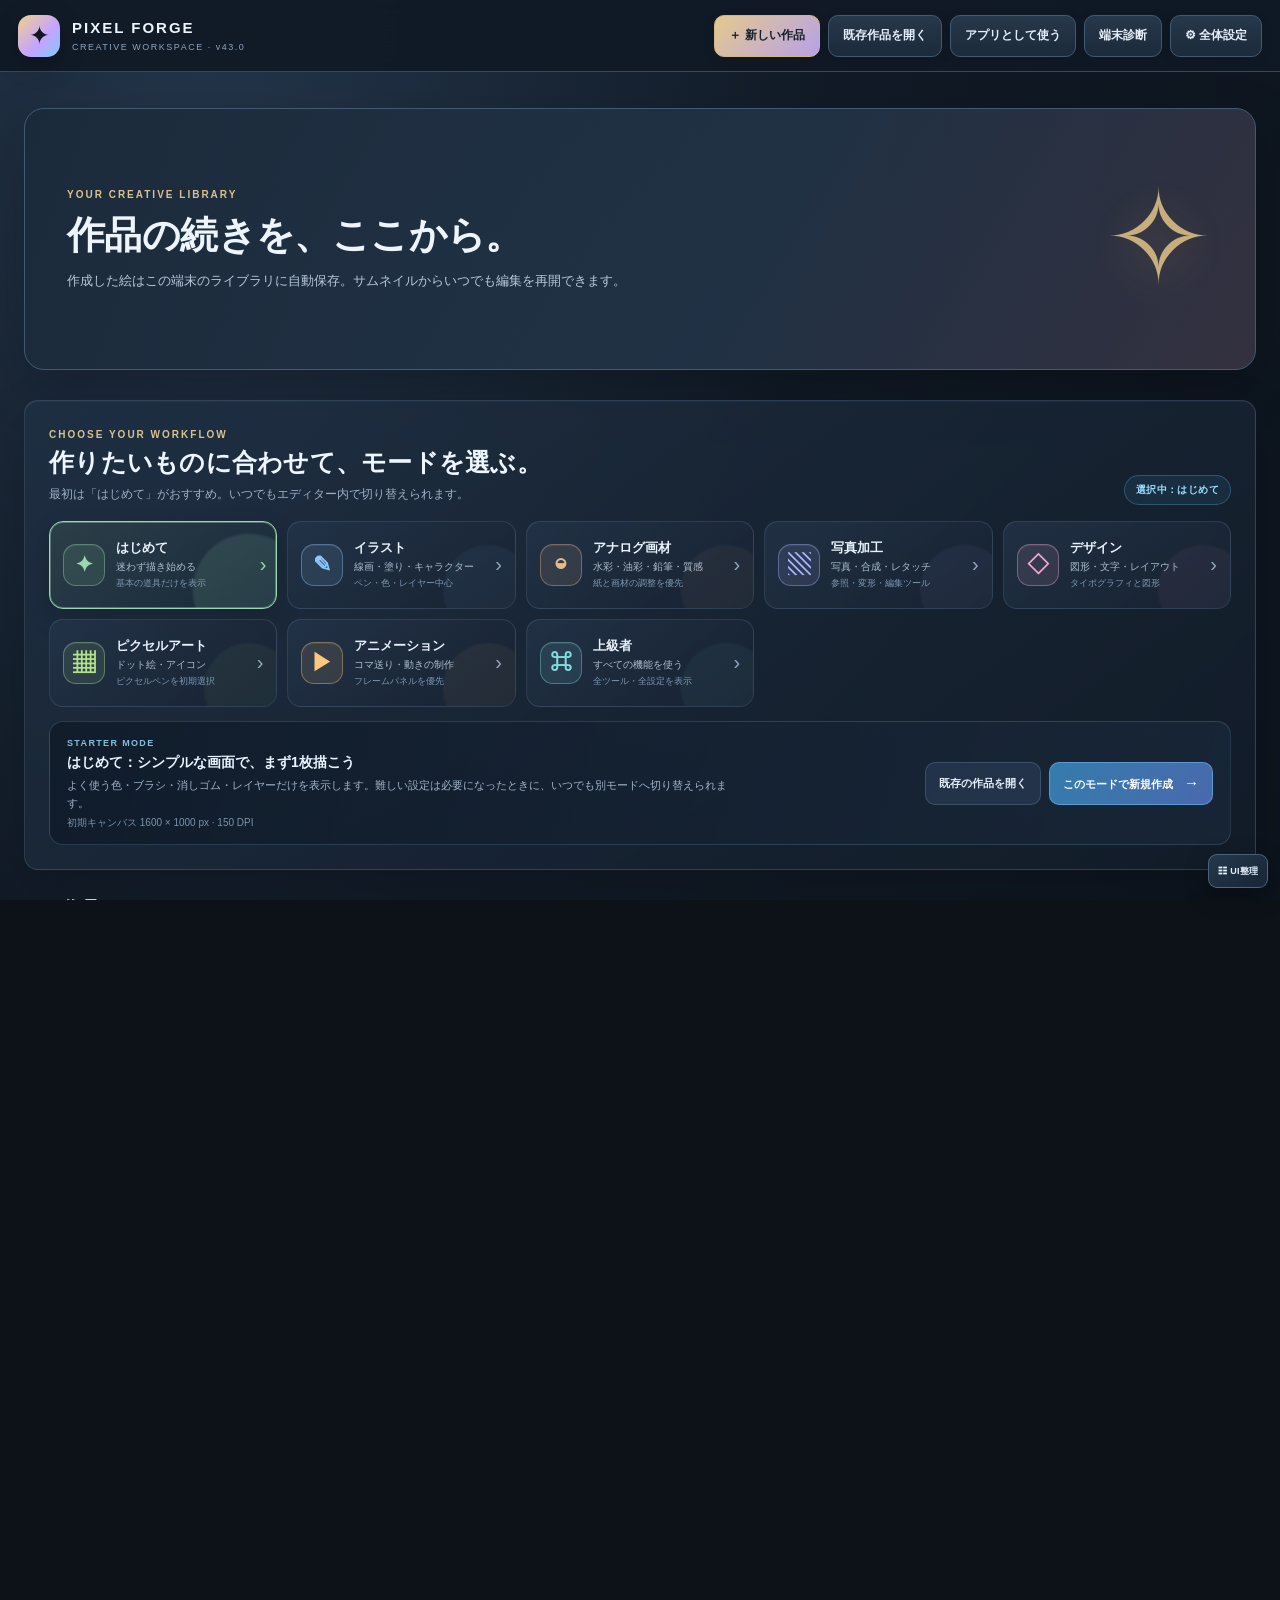
==== index.html @ e6757d69 "Add files via upload" ====
<!doctype html>
<html lang="ja">
<head>
<meta charset="utf-8">
<meta name="viewport" content="width=device-width, initial-scale=1, viewport-fit=cover">
<meta name="theme-color" content="#10151d">
<meta name="apple-mobile-web-app-capable" content="yes">
<meta name="apple-mobile-web-app-status-bar-style" content="black-translucent">
<meta name="apple-mobile-web-app-title" content="PIXEL FORGE">
<meta name="mobile-web-app-capable" content="yes">
<meta name="description" content="PIXEL FORGE STUDIO v43.0 - 折りたたみ省スペース・重なり防止UI">
<link rel="manifest" href="manifest.webmanifest">
<link rel="icon" href="./assets/images/icon.svg" type="image/svg+xml">
<link rel="apple-touch-icon" sizes="180x180" href="./assets/images/apple-touch-icon.png">
<title>PIXEL FORGE STUDIO · Web Studio Edition v43.0</title>
<link rel="stylesheet" href="./css/style.css">
<link rel="stylesheet" href="./css/mobile-fix-v19.css">
<link rel="stylesheet" href="./css/home-ui-v21.css">
<link rel="stylesheet" href="./css/motion-engine-v26.css">
<link rel="stylesheet" href="./css/mobile-experience-v29.css">
<link rel="stylesheet" href="./css/mobile-experience-v30.css">
<link rel="stylesheet" href="./css/mobile-experience-v31.css">
<link rel="stylesheet" href="./css/mobile-experience-v32.css">
<link rel="stylesheet" href="./css/v34-fine-settings.css">
<link rel="stylesheet" href="./css/precision-motion-v35.css">
<link rel="stylesheet" href="./css/studio-expansion-v36.css">
  <link rel="stylesheet" href="./css/mode-workspaces-v37.css">
  <link rel="stylesheet" href="./css/mode-engines-v38.css">
  <link rel="stylesheet" href="./css/mobile-studio-v39.css">
  <link rel="stylesheet" href="./css/workbench-personalizer-v40.css">
  <link rel="stylesheet" href="./css/ui-layout-studio-v41.css">
  <link rel="stylesheet" href="./css/ui-compact-v43.css">
</head>
<body class="pf-home-active">
<!-- First-paint guard: show the home shell before any async app/IndexedDB startup. -->
<script id="pf-home-first-paint-guard">
(function () {
  try {
    var root = document.documentElement;
    var body = document.body;
    body.classList.add('pf-home-active');
    var mobile = typeof window.matchMedia === 'function' &&
      window.matchMedia('(max-width:760px), (max-width:900px) and (any-pointer:coarse), (max-height:520px) and (any-pointer:coarse)').matches;
    root.setAttribute('data-pf-home-mode', mobile ? 'mobile' : 'desktop');
    root.classList.toggle('pf-home-mobile-active', !!mobile);
  } catch (error) {
    // The body class in the HTML is the final no-JS fallback.
  }
})();
</script>
<style id="pf-home-first-paint-fallback">
  body.pf-home-active #homeScreen { display:block !important; }
  body.pf-home-active #app { display:none !important; }
  @media (max-width:760px), (max-width:900px) and (any-pointer:coarse), (max-height:520px) and (any-pointer:coarse) {
    body.pf-home-active .pf-home-header { display:none !important; }
    body.pf-home-active .pf-home-mobile-header { display:flex !important; }
    body.pf-home-active .pf-home-mobile-hero { display:block !important; }
    body.pf-home-active .pf-home-mobile-dock { display:grid !important; }
  }
</style>
<section class="pf-home-screen" id="homeScreen" aria-label="作品ライブラリ">
  <header class="pf-home-header">
    <div class="pf-home-brand"><span class="pf-home-mark">✦</span><div><strong>PIXEL FORGE</strong><small>CREATIVE WORKSPACE · v43.0</small></div></div>
    <div class="pf-home-actions"><button type="button" class="pf-home-btn pf-home-primary" id="homeNew" data-pf-home-action="new">＋ 新しい作品</button><button type="button" class="pf-home-btn" id="homeImport" data-pf-home-action="import">既存作品を開く</button><button type="button" class="pf-home-btn" id="homeInstall" data-pf-home-action="install">アプリとして使う</button><button type="button" class="pf-home-btn" id="homeDiagnostics" data-pf-home-action="diagnostics">端末診断</button><button type="button" class="pf-home-btn" id="homeSettings" data-pf-home-action="settings">⚙ 全体設定</button></div>
  </header>
  <!-- Dedicated phone home shell. The library itself remains shared with desktop. -->
  <header class="pf-home-mobile-header" aria-label="スマホ用ホームヘッダー">
    <div class="pf-home-brand"><span class="pf-home-mark">✦</span><div><strong>PIXEL FORGE</strong><small>STUDIO · v43.0</small></div></div>
    <div class="pf-home-mobile-head-actions">
      <button type="button" class="pf-mobile-icon-btn" data-pf-home-action="install" aria-label="アプリとして使う" title="アプリとして使う">⇧</button>
      <button type="button" class="pf-mobile-icon-btn" data-pf-home-action="diagnostics" aria-label="端末診断" title="端末診断">✓</button>
      <button type="button" class="pf-mobile-icon-btn" data-pf-home-action="settings" aria-label="全体設定" title="全体設定">⚙</button>
    </div>
  </header>
  <main class="pf-home-main">
    <section class="pf-home-mobile-hero" aria-label="新しい作品を作成">
      <div class="pf-mobile-hero-top"><span>YOUR CREATIVE SPACE</span><span class="pf-mobile-local-pill"><i></i> この端末に保存</span></div>
      <h1>描く時間を、<br>ここから。</h1>
      <p>思いついたらすぐに描き始められます。作品はこの端末のライブラリに保存されます。</p>
      <div class="pf-mobile-quick-actions">
        <button type="button" class="pf-mobile-quick-primary" data-pf-home-action="new"><span class="pf-mobile-action-icon">＋</span><span><b>新しい作品</b><small>キャンバスを作成する</small></span><span class="pf-mobile-action-arrow">›</span></button>
        <button type="button" class="pf-mobile-quick-secondary" data-pf-home-action="import"><span class="pf-mobile-action-icon">↥</span><span><b>作品を読み込む</b><small>.pforge ファイルを開く</small></span><span class="pf-mobile-action-arrow">›</span></button>
      </div>
      <div class="pf-mobile-home-stats"><div><b id="mobileLibraryCount">0</b><span>保存中の作品</span></div><div><b>LOCAL</b><span>端末内ライブラリ</span></div><div><b>READY</b><span>いつでも編集再開</span></div></div>
    </section>
    <section class="pf-home-hero"><div><span class="pf-home-eyebrow">YOUR CREATIVE LIBRARY</span><h1>作品の続きを、ここから。</h1><p>作成した絵はこの端末のライブラリに自動保存。サムネイルからいつでも編集を再開できます。</p></div><div class="pf-home-hero-mark">✧</div></section>
    <section class="pf-mode-picker" id="pfModePicker" aria-labelledby="pfModePickerTitle">
      <div class="pf-mode-heading">
        <div><span class="pf-home-eyebrow">CHOOSE YOUR WORKFLOW</span><h2 id="pfModePickerTitle">作りたいものに合わせて、モードを選ぶ。</h2><p>最初は「はじめて」がおすすめ。いつでもエディター内で切り替えられます。</p></div>
        <span class="pf-mode-selected-pill" id="pfModeSelectedPill">選択中：はじめて</span>
      </div>
      <div class="pf-mode-grid" id="pfModeGrid" role="group" aria-label="制作モード">
        <button type="button" class="pf-mode-card" data-pf-mode-select="beginner" aria-pressed="true"><span class="pf-mode-icon">✦</span><span class="pf-mode-card-copy"><strong>はじめて</strong><small>迷わず描き始める</small><em>基本の道具だけを表示</em></span><span class="pf-mode-card-arrow">›</span></button>
        <button type="button" class="pf-mode-card" data-pf-mode-select="illustration" aria-pressed="false"><span class="pf-mode-icon">✎</span><span class="pf-mode-card-copy"><strong>イラスト</strong><small>線画・塗り・キャラクター</small><em>ペン・色・レイヤー中心</em></span><span class="pf-mode-card-arrow">›</span></button>
        <button type="button" class="pf-mode-card" data-pf-mode-select="painting" aria-pressed="false"><span class="pf-mode-icon">◒</span><span class="pf-mode-card-copy"><strong>アナログ画材</strong><small>水彩・油彩・鉛筆・質感</small><em>紙と画材の調整を優先</em></span><span class="pf-mode-card-arrow">›</span></button>
        <button type="button" class="pf-mode-card" data-pf-mode-select="photo" aria-pressed="false"><span class="pf-mode-icon">▧</span><span class="pf-mode-card-copy"><strong>写真加工</strong><small>写真・合成・レタッチ</small><em>参照・変形・編集ツール</em></span><span class="pf-mode-card-arrow">›</span></button>
        <button type="button" class="pf-mode-card" data-pf-mode-select="design" aria-pressed="false"><span class="pf-mode-icon">◇</span><span class="pf-mode-card-copy"><strong>デザイン</strong><small>図形・文字・レイアウト</small><em>タイポグラフィと図形</em></span><span class="pf-mode-card-arrow">›</span></button>
        <button type="button" class="pf-mode-card" data-pf-mode-select="pixel" aria-pressed="false"><span class="pf-mode-icon">▦</span><span class="pf-mode-card-copy"><strong>ピクセルアート</strong><small>ドット絵・アイコン</small><em>ピクセルペンを初期選択</em></span><span class="pf-mode-card-arrow">›</span></button>
        <button type="button" class="pf-mode-card" data-pf-mode-select="animation" aria-pressed="false"><span class="pf-mode-icon">▶</span><span class="pf-mode-card-copy"><strong>アニメーション</strong><small>コマ送り・動きの制作</small><em>フレームパネルを優先</em></span><span class="pf-mode-card-arrow">›</span></button>
        <button type="button" class="pf-mode-card" data-pf-mode-select="pro" aria-pressed="false"><span class="pf-mode-icon">⌘</span><span class="pf-mode-card-copy"><strong>上級者</strong><small>すべての機能を使う</small><em>全ツール・全設定を表示</em></span><span class="pf-mode-card-arrow">›</span></button>
      </div>
      <div class="pf-mode-detail" id="pfModeDetail" aria-live="polite">
        <div class="pf-mode-detail-copy"><span id="pfModeDetailLevel">STARTER MODE</span><strong id="pfModeDetailTitle">はじめて：シンプルな画面で描いてみよう</strong><p id="pfModeDetailText">よく使う色・ブラシ・レイヤーだけを表示します。難しい設定は必要になったときに、いつでも別モードで開けます。</p><small id="pfModeDetailMeta">初期キャンバス 1600 × 1000 px · 150 DPI</small></div>
        <div class="pf-mode-detail-actions"><button type="button" class="pf-mode-secondary" id="pfModeLibraryJump">既存の作品を開く</button><button type="button" class="pf-mode-start" id="pfModeStart">このモードで新規作成 <span>→</span></button></div>
      </div>
    </section>
    <section class="pf-library-section" id="librarySection"><div class="pf-library-heading"><div><h2>マイ作品</h2><span id="libraryCount">0 作品</span></div><button type="button" class="pf-home-btn" id="homeRefresh" data-pf-home-action="refresh">↻ 更新</button></div>
      <div class="pf-library-controls"><label class="pf-library-search"><span>⌕</span><input id="librarySearch" type="search" placeholder="作品名で検索" autocomplete="off" aria-label="作品名で検索"></label><select id="librarySort" aria-label="作品の並び順"><option value="updated">最終編集が新しい順</option><option value="created">作成日が新しい順</option><option value="name">名前順</option></select></div>
      <section class="pf-home-recovery" aria-label="作品の引き継ぎと復元">
        <div class="pf-home-recovery-copy"><b>作品の引き継ぎ・復元</b><p>バージョン更新や別端末への移行で作品が見つからないときは、以前の環境で作成した .pfarchive をここから復元できます。</p><small id="homeStorageOrigin">このブラウザの保存先を確認しています…</small></div>
        <div class="pf-home-recovery-actions"><button type="button" class="pf-home-btn pf-home-primary" id="homeArchiveImport">.pfarchive を復元</button><button type="button" class="pf-home-btn" id="homeArchiveExport">全作品をバックアップ</button></div>
      </section>
      <div class="pf-library-bulkbar" id="libraryBulkBar" aria-label="作品の一括操作">
        <div class="pf-library-bulkmeta"><strong id="librarySelectionCount" aria-live="polite">0 件選択中</strong><span id="librarySelectionHint">作品カードのチェックで選択できます</span></div>
        <div class="pf-library-bulkactions">
          <button class="pf-home-btn" type="button" id="librarySelectVisible">表示中を全選択</button>
          <button class="pf-home-btn" type="button" id="libraryClearSelection" disabled>選択解除</button>
          <button class="pf-home-btn pf-home-danger" type="button" id="libraryBulkDelete" disabled>選択した作品を一括削除</button>
        </div>
      </div>
      <div class="pf-art-grid" id="libraryGrid"></div><div class="pf-library-empty hidden" id="libraryEmpty"><div>✦</div><strong>まだ作品がありません</strong><p>「新しい作品」からキャンバスを作成するか、以前の .pforge ファイルを読み込んでください。</p><button class="pf-home-btn pf-home-primary" type="button" onclick="document.getElementById('homeNew').click()">最初の作品を作る</button></div>
      <p class="pf-library-status" id="libraryStatus">この端末の作品を読み込んでいます…</p><p class="pf-home-boot-warning hidden" id="homeBootWarning" role="alert" aria-live="assertive">アプリの一部機能を初期化できませんでした。ページを再読み込みしてください。</p>
    </section>
    <nav class="pf-home-mobile-dock" aria-label="ホームのクイック操作">
      <button type="button" data-pf-home-action="new"><span>＋</span><small>新規作成</small></button>
      <button type="button" data-pf-home-action="import"><span>↥</span><small>読み込む</small></button>
      <button type="button" data-pf-home-action="refresh"><span>↻</span><small>更新</small></button>
      <button type="button" data-pf-home-action="diagnostics"><span>✓</span><small>診断</small></button>
      <button type="button" data-pf-home-action="settings"><span>⚙</span><small>設定</small></button>
    </nav>
    <footer class="pf-home-footer"><span>PIXEL FORGE STUDIO · LOCAL FIRST</span><span>作品データはこのブラウザ内に保存されます。大切な作品は .pforge でもバックアップしてください。</span></footer>
  </main>
</section>
<div class="pf-settings-backdrop hidden" id="appSettingsModal" role="dialog" aria-modal="true" aria-labelledby="appSettingsTitle"><section class="pf-settings-modal"><header><div><span>STUDIO PREFERENCES</span><h2 id="appSettingsTitle">アプリ全体設定</h2></div><button type="button" id="settingsClose" aria-label="閉じる">×</button></header><div class="pf-settings-content">
  <label class="pf-setting-row"><span><b>アプリの外観</b><small>ホームと編集画面のテーマ</small></span><select id="settingTheme"><option value="midnight">Midnight · ブルーグレー</option><option value="warm">Warm · ウォームダーク</option><option value="light">Light · ライト</option></select></label>
  <label class="pf-setting-row"><span><b>UI の表示倍率</b><small>ボタン・文字の見やすさ</small></span><span class="pf-setting-control"><input id="settingUiScale" type="range" min="85" max="120" value="100"><output id="settingUiScaleValue">100%</output></span></label>
  <label class="pf-setting-row"><span><b>自動保存間隔</b><small>作品データをライブラリへ保存する間隔</small></span><select id="settingAutosave"><option value="3">3 秒</option><option value="5">5 秒</option><option value="7">7 秒</option><option value="10">10 秒</option><option value="15">15 秒</option><option value="30">30 秒</option></select></label>
  <div class="pf-setting-row"><span><b>新規キャンバスの初期サイズ</b><small>新しい作品ダイアログの初期値</small></span><div class="pf-setting-size"><label>幅<input id="settingDefaultWidth" type="number" min="64" max="12000" value="1600"></label><label>高さ<input id="settingDefaultHeight" type="number" min="64" max="12000" value="1000"></label></div></div>
  <div class="pf-setting-row"><span><b>新規作品の背景</b><small>新しいキャンバスを作るときの初期背景</small></span><select id="settingDefaultBackground"><option value="white">白</option><option value="transparent">透明</option><option value="dark">ダークグレー</option></select></div>
  <div class="pf-setting-row"><span><b>新規作品の解像度</b><small>新しいキャンバスの初期 DPI</small></span><select id="settingDefaultDpi"><option value="72">72 DPI</option><option value="96">96 DPI</option><option value="150">150 DPI</option><option value="300">300 DPI</option><option value="350">350 DPI</option><option value="600">600 DPI</option></select></div>
  <div class="pf-setting-row"><span><b>ホームの作品カード</b><small>ライブラリ一覧の情報密度</small></span><select id="settingHomeGrid"><option value="comfortable">標準</option><option value="compact">コンパクト</option></select></div>
  <div class="pf-setting-row"><span><b>スマホのタッチボタン</b><small>指で押しやすいボタンサイズ</small></span><select id="settingTouchTargets"><option value="normal">標準</option><option value="large">大きめ</option></select></div>
  <label class="pf-setting-check"><input id="settingConfirmDelete" type="checkbox" checked><span><b>作品削除前に確認する</b><small>誤操作による削除を防止します</small></span></label>
  <label class="pf-setting-check"><input id="settingReducedMotion" type="checkbox"><span><b>アニメーションを減らす</b><small>画面効果を抑えて操作を落ち着かせます</small></span></label>
  <section class="pf-ui-layout-settings" aria-label="エディタUIの配置カスタマイズ">
    <div class="pf-ui-layout-head"><div><b>エディタUIの配置カスタマイズ</b><small>ツールバーや設定パネルをドラッグして移動。上部ボタン・下部クイックツールはドラッグで順番を変更できます。</small></div><span class="pf-ui-layout-tag">PERSONALIZE</span></div>
    <div class="pf-ui-layout-actions"><button type="button" class="pf-home-btn pf-ui-layout-start" id="pfUiCustomizeStart">配置をカスタマイズ</button><button type="button" class="pf-home-btn" id="pfUiLayoutReset">初期配置に戻す</button></div>
    <small class="pf-ui-layout-status" id="pfUiLayoutStatus" role="status" aria-live="polite">端末サイズごとに配置を保存します。</small>
  </section>
  <section class="pf-cache-settings" aria-label="サイトキャッシュ管理">
    <div class="pf-cache-settings-head"><div><b>サイトキャッシュ管理</b><small>作品・レイヤー・ブラシ設定を残したまま、オフライン用ファイルキャッシュだけを削除します。</small></div><span id="pfCacheStatus" role="status" aria-live="polite">容量を確認しています…</span></div>
    <div class="pf-cache-settings-actions"><button type="button" class="pf-home-btn pf-cache-clear" id="pfClearSiteCache">キャッシュを0にする</button><button type="button" class="pf-home-btn" id="pfEnableOfflineCache">オフラインキャッシュを再有効化</button></div>
    <p class="pf-prefs-storage-foot">削除対象はこのサイトの Cache Storage と Service Worker です。IndexedDB の作品、.pforge ファイル、ブラシ・画面設定は削除しません。ブラウザ内部のHTTPメモリ／ディスクキャッシュはWebアプリから直接削除できません。</p>
  </section>
  <section class="pf-prefs-storage" aria-label="編集設定の保存">
    <div class="pf-prefs-storage-head"><div><b>編集設定・筆設定の自動保存</b><small>ブラシ・紙質・筆圧・消しゴム・タッチ操作・各パネルの開閉状態を次回起動時に復元します。</small></div><span id="pfPrefsSaveStatus" role="status" aria-live="polite">設定を確認しています…</span></div>
    <div class="pf-prefs-storage-actions"><button type="button" class="pf-home-btn" id="pfPrefsSaveNow">今すぐ保存</button><button type="button" class="pf-home-btn" id="pfPrefsExport">設定をバックアップ</button><button type="button" class="pf-home-btn" id="pfPrefsImport">設定を復元</button><input type="file" id="pfPrefsImportFile" accept=".pfsettings,.json,application/json" hidden></div>
    <p class="pf-prefs-storage-foot">設定バックアップは別端末・別ブラウザへの移行にも使えます。作品の絵やレイヤー画像は含みません。作品は .pforge で別途保存してください。</p>
  </section>
  <section class="pf-archive-settings" aria-label="作品データ一括バックアップ・復元">
    <div><b>作品データ一括バックアップ・復元</b><small>保存済みの全作品を1つの .pfarchive にまとめます。PC・スマホ・ブラウザ間で移すときや、バージョン更新前の保険に使えます。</small></div>
    <div class="pf-archive-actions"><button type="button" class="pf-home-btn pf-home-primary" id="pfArchiveExport">全作品をバックアップ</button><button type="button" class="pf-home-btn" id="pfArchiveImport">バックアップを復元</button><input type="file" id="pfArchiveImportFile" accept=".pfarchive,application/json" hidden></div>
    <p>同じブラウザ・同じサイトURLでの更新では作品ライブラリを引き継ぎます。URLやポート番号が変わる別オリジンへの移行では、このバックアップを新しい環境で復元してください。</p>
  </section>
  <div class="pf-settings-note">作品ライブラリは IndexedDB に保存されます。設定もローカルストレージと IndexedDB に二重保存し、ブラウザのデータ消去に備えて .pfsettings と .pforge を別々にバックアップできます。</div>
</div><footer><button type="button" class="pf-home-btn" id="settingsReset">初期値に戻す</button><button type="button" class="pf-home-btn" id="settingsCancel">キャンセル</button><button type="button" class="pf-home-btn pf-home-primary" id="settingsSave">設定を保存</button></footer></section></div>
<div class="pf-settings-backdrop hidden" id="pfDiagnosticsModal" role="dialog" aria-modal="true" aria-labelledby="pfDiagnosticsTitle">
  <section class="pf-settings-modal pf-diagnostics-modal">
    <header><div><span>DEVICE & BROWSER CHECK</span><h2 id="pfDiagnosticsTitle">端末・ブラウザ動作診断</h2></div><button type="button" id="pfDiagnosticsClose" aria-label="閉じる">×</button></header>
    <div class="pf-settings-content">
      <p class="pf-diagnostics-intro">表示領域、タッチ入力、保存機能、PWA対応などをこの端末上で確認します。診断は作品データを変更しません。</p>
      <div class="pf-diagnostics-summary" id="pfDiagnosticsSummary" role="status" aria-live="polite">診断を開始してください。</div>
      <div class="pf-diagnostics-list" id="pfDiagnosticsList" aria-label="診断結果"></div>
    </div>
    <footer><button type="button" class="pf-home-btn" id="pfDiagnosticsCopy">結果をコピー</button><div class="pf-diagnostics-actions"><button type="button" class="pf-home-btn" id="pfDiagnosticsCloseBottom">閉じる</button><button type="button" class="pf-home-btn pf-home-primary" id="pfDiagnosticsRun">再チェック</button></div></footer>
  </section>
</div>
<div class="pf-settings-backdrop hidden" id="installHelpModal" role="dialog" aria-modal="true"><section class="pf-settings-modal pf-install-modal"><header><div><span>APP INSTALLATION</span><h2>PIXEL FORGE をアプリとして使う</h2></div><button type="button" onclick="document.getElementById('installHelpModal').classList.add('hidden')" aria-label="閉じる">×</button></header><div class="pf-settings-content"><p>このブラウザでは自動インストール案内が利用できない場合があります。</p><ol><li>Edge / Chrome の右上メニューを開く</li><li>「アプリ」または「ホーム画面に追加」を選ぶ</li><li>PIXEL FORGE をインストール / 追加する</li></ol><p>インストール項目が表示されない場合は、HTTPS または localhost で開いてください。</p></div></section></div>
<div class="pf-command-backdrop hidden" id="pfCommandPalette" role="dialog" aria-modal="true" aria-labelledby="pfCommandTitle">
  <section class="pf-command-dialog">
    <header class="pf-command-head"><div><span>PIXEL FORGE · QUICK ACTIONS</span><h2 id="pfCommandTitle">コマンドパレット</h2></div><button type="button" id="pfCommandClose" aria-label="閉じる">×</button></header>
    <label class="pf-command-search"><span>⌕</span><input id="pfCommandSearch" type="search" placeholder="画材・紙質・設定・操作を検索…" autocomplete="off" spellcheck="false" aria-label="コマンドを検索"><kbd>ESC</kbd></label>
    <div class="pf-command-meta"><span id="pfCommandCount" aria-live="polite">コマンドを準備しています…</span><span>↑ ↓ 選択 · Enter 実行</span></div>
    <div class="pf-command-results" id="pfCommandResults" role="listbox" aria-label="検索結果"></div>
    <footer class="pf-command-foot"><span>既存の設定と操作を直接実行 · Ctrl / ⌘ + K</span><span id="pfCommandCategoryCount"></span></footer>
  </section>
</div>
<div id="app">
  <header class="topbar">
    <div class="brand"><div class="brandmark">✦</div><div>PIXEL FORGE <small>PRO DIGITAL ART STUDIO</small></div></div>
    <nav class="menu">
      <button id="menuFile">ファイル ▾</button><button id="menuEdit">編集 ▾</button><button id="menuCanvas">キャンバス ▾</button><button id="menuView">表示 ▾</button><button id="menuHelp">ヘルプ</button>
    </nav>
    <div class="topspacer"></div><div class="docname" id="docName">Untitled · 1600 × 1000</div>
    <button class="topbtn" id="commandPaletteButton" title="コマンドパレット（Ctrl/⌘+K）" aria-label="コマンドパレットを開く">⌕<span class="toplabel">コマンド</span></button><button class="topbtn" id="homeButton" title="作品ライブラリへ戻る" aria-label="作品ライブラリへ戻る">⌂<span class="toplabel">ホーム</span></button><button class="topbtn" id="settingsButton" title="アプリ全体設定" aria-label="アプリ全体設定を開く">⚙</button><button class="topbtn" id="helpSiteButton" title="使い方サイトを開く" aria-label="使い方サイトを開く">？</button><button class="topbtn" id="panelToggle" title="設定パネルの表示/非表示"><span class="topicon">☷</span><span class="toplabel">パネル</span></button><button class="topbtn" id="newBtn" aria-label="新しい作品を作成"><span class="topicon">＋</span><span class="toplabel">新規</span></button><button class="topbtn primary" id="saveBtn" aria-label="作品を保存"><span class="topicon">▣</span><span class="toplabel">保存</span></button>
  </header>
  <section class="update-notice" id="updateNotice" aria-label="アップデート情報" aria-live="polite">
    <div class="update-notice-mark" aria-hidden="true">✦</div>
    <div class="update-notice-content">
      <div class="update-notice-title"><strong>PIXEL FORGE STUDIO v43.0 · COMPACT WORKSPACE</strong><span>NEW</span></div>
      <p>全モードの操作レールを省スペース化。PC版UI整理ボタンをステータスバーへ移し、ブラシ設定との重なりを防止します。</p>
      <a href="./docs/CHANGELOG_v43_JA.md" target="_blank" rel="noopener noreferrer">v43.0の変更点を見る ↗</a>
    </div>
    <button type="button" class="update-notice-close" id="updateNoticeClose" aria-label="アップデート情報を閉じる" title="閉じる">×</button>
  </section>
  <div class="menuPopup hidden" id="menuPopup" role="menu"></div>
  <main class="workspace">
    <aside class="leftbar" id="leftbar" aria-label="ツール">
      <button class="tool active" data-tool="brush" title="ブラシ (B)" aria-label="ブラシ"><svg class="ico" viewBox="0 0 24 24"><path d="m4 20 4.5-1 10-10a2.1 2.1 0 0 0-3-3l-10 10L4 20Z"/><path d="m14.5 7.5 3 3"/></svg><span class="tip">ブラシ <span class="kbd">B</span></span></button>
      <button class="tool" data-tool="eraser" title="消しゴム (E)" aria-label="消しゴム"><svg class="ico" viewBox="0 0 24 24"><path d="m7 17-3-3 9-9 7 7-5 5H7Z"/><path d="m11 9 7 7M7 17h12"/></svg><span class="tip">消しゴム <span class="kbd">E</span></span></button><button class="tool" data-tool="smudge" title="指先・ぼかし混色 (S)" aria-label="指先・ぼかし"><svg class="ico" viewBox="0 0 24 24"><path d="M7 20c-1.3-2.4-2.7-4.7-3.2-7.2-.3-1.3.9-2.1 2-1.2l2.3 2.2V5.5a1.5 1.5 0 0 1 3 0v5-7a1.5 1.5 0 0 1 3 0v7-5a1.5 1.5 0 0 1 3 0v6l1-2a1.5 1.5 0 0 1 2.8 1c-.3 4.6-1.4 7.5-4.2 9.5-2.4 1.7-8.1 1.2-10.7-1Z"/></svg><span class="tip">指先・ぼかし混色 <span class="kbd">S</span></span></button>
      <button class="tool" data-tool="line" title="直線 (L)" aria-label="直線"><svg class="ico" viewBox="0 0 24 24"><path d="M5 19 19 5"/></svg><span class="tip">直線 <span class="kbd">L</span></span></button>
      <button class="tool" data-tool="rect" title="四角形 (R)" aria-label="四角形"><svg class="ico" viewBox="0 0 24 24"><rect x="4" y="5" width="16" height="14" rx="1"/></svg><span class="tip">四角形 <span class="kbd">R</span></span></button>
      <button class="tool" data-tool="ellipse" title="楕円 (O)" aria-label="楕円"><svg class="ico" viewBox="0 0 24 24"><ellipse cx="12" cy="12" rx="8" ry="6.5"/></svg><span class="tip">楕円 <span class="kbd">O</span></span></button>

      <button class="tool" data-tool="triangle" title="三角形" aria-label="三角形"><svg class="ico" viewBox="0 0 24 24"><path d="M12 4 21 20H3L12 4Z"/></svg><span class="tip">三角形</span></button>
      <button class="tool" data-tool="star" title="星形" aria-label="星形"><svg class="ico" viewBox="0 0 24 24"><path d="m12 2 2.9 7.1 7.6.5-5.8 4.8 1.9 7.4-6.6-4-6.6 4 1.9-7.4L1.5 9.6l7.6-.5L12 2Z"/></svg><span class="tip">星形</span></button>
      <button class="tool" data-tool="roundedRect" title="角丸長方形" aria-label="角丸長方形"><svg class="ico" viewBox="0 0 24 24"><rect x="3" y="5" width="18" height="14" rx="4"/></svg><span class="tip">角丸長方形</span></button>
      <button class="tool" data-tool="polygon" title="多角形" aria-label="多角形"><svg class="ico" viewBox="0 0 24 24"><path d="m12 2 9 6-3.5 12h-11L3 8l9-6Z"/></svg><span class="tip">多角形</span></button>
      <button class="tool" data-tool="arrow" title="矢印" aria-label="矢印"><svg class="ico" viewBox="0 0 24 24"><path d="M4 20 20 4m-9 0h9v9"/></svg><span class="tip">矢印</span></button>
      <button class="tool" data-tool="curve" title="ベジェ曲線 (U)" aria-label="ベジェ曲線"><svg class="ico" viewBox="0 0 24 24"><path d="M3 19C7 19 7 5 21 5"/><circle cx="3" cy="19" r="1.5"/><circle cx="21" cy="5" r="1.5"/></svg><span class="tip">ベジェ曲線 <span class="kbd">U</span></span></button>
      <button class="tool" data-tool="gradient" title="グラデーション (D)" aria-label="グラデーション"><svg class="ico" viewBox="0 0 24 24"><path d="M4 18 18 4M7 20l13-13M4 12l8-8"/><path d="m4 18 2 2"/></svg><span class="tip">グラデーション <span class="kbd">D</span></span></button>
      <button class="tool" data-tool="move" title="レイヤー移動 (M)" aria-label="レイヤー移動"><svg class="ico" viewBox="0 0 24 24"><path d="M12 2v20M2 12h20M12 2l-3 3m3-3 3 3M12 22l-3-3m3 3 3-3M2 12l3-3m-3 3 3 3m16-3-3-3m3 3-3 3"/></svg><span class="tip">レイヤー移動 <span class="kbd">M</span></span></button>
      <button class="tool" data-tool="transform" title="オブジェクト変形 (V)" aria-label="オブジェクト変形"><svg class="ico" viewBox="0 0 24 24"><path d="M4 4h16v16H4z"/><path d="M12 4v-2m0 20v-2M4 12H2m20 0h-2M8 8l8 8"/><circle cx="12" cy="12" r="2"/></svg><span class="tip">変形（枠内で移動・上で回転・角で拡大） <span class="kbd">V</span></span></button>
      <div class="toolsep"></div>
      <button class="tool" data-tool="fill" title="塗りつぶし (G)" aria-label="塗りつぶし"><svg class="ico" viewBox="0 0 24 24"><path d="m4 13 8-8 8 8-8 8-8-8Z"/><path d="m8 9 8 8M18 18h3"/></svg><span class="tip">塗りつぶし <span class="kbd">G</span></span></button>
      <button class="tool" data-tool="eyedropper" title="スポイト (I)" aria-label="スポイト"><svg class="ico" viewBox="0 0 24 24"><path d="m15 4 5 5M13 6l5 5-9 9-5 1 1-5 8-10Z"/></svg><span class="tip">スポイト <span class="kbd">I</span></span></button>
      <button class="tool" data-tool="text" title="テキスト (T)" aria-label="テキスト"><svg class="ico" viewBox="0 0 24 24"><path d="M4 5h16M12 5v14M8 19h8"/></svg><span class="tip">テキスト <span class="kbd">T</span></span></button>
      <button class="tool" data-tool="hand" title="手のひら (H)" aria-label="手のひら"><svg class="ico" viewBox="0 0 24 24"><path d="M8 12V5a1.5 1.5 0 0 1 3 0v6-8a1.5 1.5 0 0 1 3 0v8-6a1.5 1.5 0 0 1 3 0v8-4a1.5 1.5 0 0 1 3 0v7c0 4-2.5 6-6 6h-2c-2 0-3.5-1-4.5-2.5L4 14a1.6 1.6 0 0 1 2.5-2L8 14"/></svg><span class="tip">手のひら <span class="kbd">H</span></span></button>
      <div class="toolsep"></div>
      <button class="tool" id="undoBtn" title="元に戻す (Ctrl+Z)" aria-label="元に戻す"><svg class="ico" viewBox="0 0 24 24"><path d="M9 14 4 9l5-5M4 9h9a7 7 0 0 1 0 14h-2"/></svg></button><button class="tool" id="redoBtn" title="やり直す (Ctrl+Shift+Z)" aria-label="やり直す"><svg class="ico" viewBox="0 0 24 24"><path d="m15 14 5-5-5-5m5 5h-9a7 7 0 0 0 0 14h2"/></svg></button>
      <div class="toolsep"></div>
      <button class="tool" id="importBtn" title="画像をレイヤーとして読み込む" aria-label="画像を読み込む"><svg class="ico" viewBox="0 0 24 24"><rect x="3" y="4" width="18" height="16" rx="2"/><circle cx="9" cy="9" r="1.5"/><path d="m4 17 5-5 4 4 3-3 4 4"/></svg></button><button class="tool" id="psdImportBtn" title="PSDを開く" aria-label="PSDを開く"><svg class="ico" viewBox="0 0 24 24"><path d="M5 3h10l4 4v14H5zM14 3v5h5"/><path d="M8 16v-5h3a2 2 0 0 1 0 4H8m7-4h3m-3 0v5"/></svg></button><input id="imageInput" type="file" accept="image/*" hidden><input id="traceInput" type="file" accept="image/*" hidden><input id="psdInput" type="file" accept=".psd,application/photoshop" hidden>
    </aside>
    <section class="center">
      <div class="contextbar">
        <div class="pf-editor-mode-control"><span>MODE</span><select id="pfEditorModeSelect" aria-label="エディターモード"><option value="beginner">はじめて</option><option value="illustration">イラスト</option><option value="painting">アナログ画材</option><option value="photo">写真加工</option><option value="design">デザイン</option><option value="pixel">ピクセルアート</option><option value="animation">アニメーション</option><option value="pro">上級者</option></select><button type="button" id="pfModeBackHome" title="ホームのモード一覧へ戻る">モード一覧</button></div>
        <div class="context-group"><label>サイズ</label><input id="sizeRange" type="range" min="1" max="250" value="18"><input id="sizeNumber" type="number" min="1" max="500" value="18"></div>
        <div class="context-group"><label>不透明度</label><input id="opacityRange" type="range" min="1" max="100" value="100"><span id="opacityValue" class="muted">100%</span></div>
        <div class="context-group"><label>安定化</label><input id="stabilizerRange" type="range" min="0" max="90" value="20"><span id="stabilizerValue" class="muted">20</span></div>
        <div class="context-group"><label>2色目</label><input type="color" id="gradientColor" value="#83b7ff" title="グラデーション終点色"><select id="gradientType" title="グラデーション種類"><option value="linear">線形</option><option value="radial">円形</option></select></div>
        <div class="context-group"><label>対称</label><select id="symmetry"><option value="none">OFF</option><option value="vertical">左右</option><option value="horizontal">上下</option><option value="quad">4分割</option><option value="radial">放射8</option></select></div>
        <div class="context-group"><label>ズーム</label><button class="smallbtn" id="zoomOut">−</button><span id="zoomText" class="muted">100%</span><button class="smallbtn" id="zoomIn">＋</button></div>
      </div>
      <section class="pf-beginner-coach" id="pfBeginnerCoach" hidden aria-label="初心者向けガイド">
        <div class="pf-coach-mark">✦</div><div class="pf-coach-copy"><strong id="pfCoachTitle">まずはブラシで描いてみましょう</strong><p id="pfCoachText">ブラシを選び、キャンバスをなぞるだけ。色や太さは上のバーから変えられます。</p></div>
        <div class="pf-coach-actions"><button type="button" id="pfCoachPrev" aria-label="前のヒント">‹</button><span id="pfCoachStep">1 / 4</span><button type="button" id="pfCoachNext" aria-label="次のヒント">›</button><button type="button" id="pfCoachOpenGuide">使い方を見る</button></div>
      </section>
      <div class="stage" id="stage">
        <canvas id="display" aria-label="描画キャンバス"></canvas><canvas id="overlay" aria-hidden="true"></canvas>
        <div class="toast" id="toast"></div>
        <nav class="mobile-dock" id="mobileDock" aria-label="スマホ用クイックツール">
          <button type="button" id="mobileHomeButton" aria-label="ホームへ戻る">⌂<small>ホーム</small></button>
          <button type="button" id="mobileSaveButton" aria-label="作品を保存">↓<small>保存</small></button>
          <button type="button" id="mobilePanelToggle" aria-label="設定を開く">☷<small>設定</small></button>
          <button type="button" data-mobile-tool="brush" aria-label="ブラシ">✎<small>ペン</small></button>
          <button type="button" data-mobile-tool="eraser" aria-label="消しゴム">⌫<small>消す</small></button>
          <button type="button" data-mobile-tool="smudge" aria-label="指先混色">◌<small>混色</small></button><button type="button" data-mobile-tool="eyedropper" aria-label="スポイト">◉<small>スポイト</small></button><button type="button" data-mobile-tool="fill" aria-label="塗りつぶし">▧<small>塗り</small></button><button type="button" data-mobile-tool="hand" aria-label="手のひら">✋<small>移動</small></button>
          <button type="button" id="mobileColor" aria-label="色を選択">●<small>色</small></button>
          <button type="button" id="mobileUndo" aria-label="元に戻す">↶<small>戻す</small></button>
          <button type="button" id="mobileRedo" aria-label="やり直す">↷<small>進む</small></button>
          <button type="button" id="mobileFit" aria-label="画面に合わせる">⛶<small>全体</small></button>
          <button type="button" id="mobileEraserSettings" aria-label="消しゴム設定を開く">⚙<small>E設定</small></button>
          <button type="button" id="mobileCommandPalette" aria-label="コマンド検索を開く">⌕<small>検索</small></button>
          <button type="button" id="mobileMore" aria-label="操作メニュー">⋯<small>操作</small></button>
        </nav>
      </div>
      <footer class="bottombar"><span id="statusText">準備完了</span><span id="coordsText">X: —　Y: —</span><div class="status-spacer"></div><span id="docSizeText">1600 × 1000 px</span><span class="status-pill" id="autosaveStatus">自動保存 ON</span></footer>
    </section>
    <div class="mobile-panel-scrim" id="mobilePanelScrim" aria-hidden="true"></div>
    <aside class="rightbar" id="rightbar" aria-label="設定パネル">
      <div class="mobile-panel-head"><strong>PIXEL FORGE · 設定</strong><button type="button" id="mobilePanelClose" aria-label="設定を閉じる">×</button></div>
      <section class="panel">
        <div class="panelhead">COLOR <span>カラー</span></div>
        <div class="colorrow"><div class="currentcolor"><input type="color" id="colorPicker" value="#222b3a"></div><input class="hex" id="hexColor" value="#222B3A" maxlength="7" spellcheck="false"></div>
        <div class="pf-palette-tools"><input type="search" id="paletteSearch" placeholder="色を検索（ゴールド・蛍光など）" aria-label="色を検索"><select id="paletteCategory" aria-label="色カテゴリ"><option value="all">すべての色</option><option value="base">基本色</option><option value="gold">ゴールド・金属</option><option value="glow">ネオン・発光</option><option value="jewel">宝石・深色</option><option value="pastel">パステル</option></select></div><div class="swatches" id="swatches" style="margin-top:10px"></div>
      </section>
      <section class="panel">
        <div class="panelhead">BRUSH ENGINE <span>ブラシ設定</span></div>
        <div class="field"><div class="fieldrow"><label for="hardness">硬さ</label><span id="hardnessValue">85%</span></div><input id="hardness" type="range" min="0" max="100" value="85"></div>
        <div class="field"><div class="fieldrow"><label for="spacing">間隔</label><span id="spacingValue">20%</span></div><input id="spacing" type="range" min="1" max="100" value="20"></div>
        <div class="field"><div class="fieldrow"><label for="brushFlow">インク流量</label><span id="brushFlowValue">100%</span></div><input id="brushFlow" type="range" min="1" max="100" value="100"></div>
        <div class="field"><div class="fieldrow"><label for="brushJitter">散布・ブレ</label><span id="brushJitterValue">0%</span></div><input id="brushJitter" type="range" min="0" max="100" value="0"></div>
        <div class="field"><div class="fieldrow"><label for="brushAngle">ブラシ角度</label><span id="brushAngleValue">0°</span></div><input id="brushAngle" type="range" min="-180" max="180" value="0"></div>
        <div class="fieldrow"><label for="pressureOpacity">筆圧を濃さにも反映</label><input id="pressureOpacity" type="checkbox"></div>
        <div class="field"><div class="fieldrow"><label for="polygonSides">多角形の辺数</label><span id="polygonSidesValue">6辺</span></div><input id="polygonSides" type="range" min="3" max="16" value="6"></div>
        <div class="field"><div class="fieldrow"><label for="curveBend">曲線のふくらみ</label><span id="curveBendValue">35%</span></div><input id="curveBend" type="range" min="0" max="100" value="35"></div>
        <div class="field"><div class="fieldrow"><label for="pressureSize">筆圧サイズ（マウスでは固定）</label><input id="pressureSize" type="checkbox" checked></div></div>
        <div class="field"><div class="fieldrow"><label for="shapeFill">図形を塗りつぶす</label><input id="shapeFill" type="checkbox"></div></div><div class="field"><div class="fieldrow"><label for="fillTolerance">塗りつぶし許容値</label><span id="fillToleranceValue">24</span></div><input id="fillTolerance" type="range" min="0" max="100" value="24"></div><div class="field"><div class="fieldrow"><label for="fillContiguous">隣接領域だけ塗る</label><input id="fillContiguous" type="checkbox" checked></div></div><div class="field"><div class="fieldrow"><label for="fillMerged">表示レイヤーを参照</label><input id="fillMerged" type="checkbox"></div></div><div class="field"><div class="fieldrow"><label for="fillOpacity">塗りつぶし濃度</label><span id="fillOpacityValue">100%</span></div><input id="fillOpacity" type="range" min="1" max="100" value="100"></div><div class="field"><div class="fieldrow"><label for="fillFeather">境界をなじませる</label><span id="fillFeatherValue">0 px</span></div><input id="fillFeather" type="range" min="0" max="8" value="0"></div><div class="muted panelnote">Workerが使えない環境では時間分割式の代替エンジンへ自動切替します。</div>
      </section>
      <section class="panel eraser-panel" id="eraserSettingsPanel">
        <div class="panelhead">PIXEL ERASER <span>透明画素を直接消去</span></div>
        <div class="eraser-info"><strong>白を塗り重ねず、アルファ値を消去します。</strong><small>背景色や他レイヤーは塗りつぶしません。消去した部分は透明になり、PNGにも透明として保存されます。</small></div>
        <div class="field"><div class="fieldrow"><label for="eraserOpacity">消去強度</label><output id="eraserOpacityValue">100%</output></div><input id="eraserOpacity" type="range" min="1" max="100" value="100"></div>
        <div class="field"><div class="fieldrow"><label for="eraserHardness">縁の硬さ</label><output id="eraserHardnessValue">100%</output></div><input id="eraserHardness" type="range" min="0" max="100" value="100"></div>
        <div class="field"><div class="fieldrow"><label for="eraserMode">消去の縁</label></div><select id="eraserMode" class="fieldselect"><option value="hard">ハード（くっきり）</option><option value="soft">ソフト（なめらか）</option></select></div>
        <div class="fieldrow"><label for="eraserPressureOpacity">ペン筆圧を消去強度に反映</label><input id="eraserPressureOpacity" type="checkbox"></div>
        <div class="field"><div class="fieldrow"><label for="eraserPreset">クイック設定</label></div><select id="eraserPreset" class="fieldselect"><option value="hard">完全消去・標準</option><option value="soft">ソフト消去</option><option value="pencil">鉛筆ラフ</option><option value="cleanup">仕上げ・輪郭</option><option value="detail">細部・筆圧</option><option value="gentle">やさしく薄く</option><option value="broad">広範囲・ソフト</option></select></div>
        <div class="eraser-preset-row"><button type="button" class="smallbtn" data-eraser-preset="hard">完全</button><button type="button" class="smallbtn" data-eraser-preset="soft">ソフト</button><button type="button" class="smallbtn" data-eraser-preset="pencil">鉛筆</button><button type="button" class="smallbtn" data-eraser-preset="detail">細部</button></div>
        <button type="button" class="smallbtn eraser-clear-layer" id="clearActiveLayerPixels">選択レイヤーを透明化</button>
        <small class="muted">消去は現在選択中のレイヤーだけに作用します。Ctrl+Zで取り消せます。</small>
      </section>
      <section class="panel" id="smudgePanel"><div class="panelhead">SMUDGE TOOL <span>指先・混色</span></div><div class="field"><div class="fieldrow"><label for="smudgeStrength">混色の強さ</label><span id="smudgeStrengthValue">58%</span></div><input id="smudgeStrength" type="range" min="5" max="95" value="58"></div><small class="muted">Sキーで指先ツール。虹色ブラシを含む選択レイヤーの色をドラッグ方向へ引き延ばして混ぜます。</small></section>
      <section class="panel">
        <div class="panelhead">ANALOG BRUSH LIBRARY <span>画材プリセット</span></div>
        <div class="brush-discovery">
          <div class="field"><div class="fieldrow"><label for="brushSearch">画材を検索</label><button type="button" class="textbtn" id="brushGuideBtn">使い方？ F1</button></div><input id="brushSearch" type="search" class="fieldselect" placeholder="Gペン・鉛筆・水彩…"></div>
          <div class="field"><div class="fieldrow"><label for="brushCategory">画材カテゴリ</label></div><select id="brushCategory" class="fieldselect"><option value="all">すべての画材</option><option value="ink">インク・つけペン</option><option value="sketch">鉛筆・スケッチ</option><option value="paint">水彩・油彩・絵具</option><option value="marker">マーカー</option><option value="air">エアブラシ・散布</option><option value="effects">金属・ネオン・効果</option><option value="texture">特殊な質感筆</option></select><small id="brushFilterMeta" class="muted brush-filter-meta">38 / 38 画材</small></div>
          <div class="field"><div class="fieldrow"><label>ワンタッチ画材セット</label></div><div class="brush-pack-row"><button type="button" class="smallbtn" data-brush-pack="ink">インク</button><button type="button" class="smallbtn" data-brush-pack="sketch">スケッチ</button><button type="button" class="smallbtn" data-brush-pack="water">水彩</button><button type="button" class="smallbtn" data-brush-pack="paint">油彩</button><button type="button" class="smallbtn" data-brush-pack="marker">マーカー</button></div></div>
        </div>
        <div class="field"><div class="fieldrow"><label for="brushPreset">ペン・筆の種類</label><button type="button" class="textbtn" id="brushFavoriteToggle">☆ お気に入り</button></div>
          <select id="brushPreset" class="fieldselect">
            <option value="gpen">Gペン（強弱・漫画）</option><option value="maru">丸ペン（極細）</option><option value="millipen">ミリペン（均一）</option>
            <option value="pencilHB">鉛筆 HB</option><option value="pencilB">鉛筆 B</option><option value="pencil2B">鉛筆 2B</option><option value="pencil4B">鉛筆 4B</option>
            <option value="coloredPencil">色鉛筆</option><option value="watercolor">水彩（にじみ）</option><option value="acrylic">アクリル筆</option>
            <option value="glass">ガラスペン</option><option value="fountain">万年筆</option><option value="marker">アルコールマーカー</option>
            <option value="airbrush">エアブラシ</option><option value="pixel">ピクセルペン</option><option value="chalk">チョーク</option><option value="crayon">クレヨン</option><option value="brushPen">筆ペン</option><option value="sumi">墨筆</option><option value="dip">つけペン</option><option value="dryBrush">ドライブラシ</option><option value="oil">油彩ブラシ</option><option value="pastel">ソフトパステル</option><option value="highlighter">蛍光マーカー</option><option value="spray">スプレー</option><option value="neon">ネオンペン</option><option value="rainbow">🌈 虹色ブラシ（連続グラデーション）</option><option value="metalGold">金属ペン・ゴールド</option><option value="metalSilver">金属ペン・シルバー</option><option value="metalCopper">金属ペン・カッパー</option><option value="chrome">クローム反射</option><option value="neonPink">ネオン・ピンク</option><option value="neonCyan">ネオン・シアン</option><option value="neonLime">ネオン・ライム</option><option value="glitter">グリッター・ラメ</option><option value="calligraphy">カリグラフィー</option><option value="bristleOil">剛毛油彩</option><option value="granulating">粒状水彩</option><option value="softAirbrush">ソフトエアブラシ</option><option value="mappingPen">マッピングペン</option><option value="liner">ライナー・細密線</option><option value="saji">サジペン</option><option value="fude">毛筆・太筆</option><option value="drySumi">かすれ墨筆</option><option value="mechanicalPencil">シャープペンシル</option><option value="softPencil">柔らかい鉛筆</option><option value="charcoal">木炭</option><option value="conte">コンテ</option><option value="oilPastel">オイルパステル</option><option value="roundWatercolor">丸筆水彩</option><option value="flatWatercolor">平筆水彩</option><option value="gouache">ガッシュ</option><option value="textureBrush">テクスチャ筆</option><option value="watercolorBloom">水彩ブルーム・水溜まり</option><option value="dryGouache">ドライガッシュ</option><option value="sableRound">セーブル丸筆</option><option value="flatSable">セーブル平筆</option><option value="fanBrush">ファンブラシ</option><option value="paletteKnife">ペインティングナイフ</option><option value="stippling">点描・スタイプル</option><option value="splatter">飛沫・スパッタ</option><option value="inkWash">淡墨・インクウォッシュ</option><option value="softGraphite">ソフト黒鉛</option><option value="hardGraphite">硬質黒鉛</option><option value="chalkDust">チョーク粉</option><option value="textureMottler">モトラー・ぼかし筆</option><option value="grainMarker">粒状マーカー</option><option value="dryMarker">ドライマーカー</option><option value="wetMarker">ウェットマーカー</option><option value="filbertBrush">フィルバート・丸平筆</option><option value="hakeBrush">刷毛・ハケ・薄塗り</option><option value="mopBrush">モップ水彩・含水筆</option><option value="rakeBrush">レーキ・櫛目毛束</option><option value="daggerBrush">ダガー・斜刃筆</option><option value="blenderBrush">ブレンダー・なじませ筆</option><option value="fanDryBrush">ドライファン・乾いた扇筆</option><option value="softCarbon">ソフトカーボン・粉体芯</option><option value="waxCrayon">ワックスクレヨン</option><option value="graphitePowder">黒鉛粉・粉体デッサン</option><option value="sumiWide">幅広淡墨筆</option>
          </select>
        </div>
        <section class="pf-rainbow-lab" id="rainbowSettingsPanel" hidden aria-label="虹色ブラシ設定">
          <div class="pf-rainbow-title"><span class="pf-rainbow-swatch" aria-hidden="true"></span><div><strong>RAINBOW FLOW LAB</strong><small>虹色の向き・繰り返し・下色混色</small></div></div>
          <div class="field"><div class="fieldrow"><label for="rainbowDirection">虹色の方向</label></div><select id="rainbowDirection" class="fieldselect"><option value="along">カーブに沿って流れる</option><option value="horizontal">横虹色（左 → 右）</option><option value="vertical">縦虹色（上 → 下）</option></select></div>
          <div class="field"><div class="fieldrow"><label for="rainbowPhase">虹色の開始位置・色相</label><output id="rainbowPhaseValue">0°</output></div><input id="rainbowPhase" type="range" min="0" max="360" step="1" value="0"><small class="muted">色の流れ始めを0〜360°で微調整します。</small></div><div class="fieldrow"><label for="rainbowReverse">虹色の流れる順番を逆にする</label><input id="rainbowReverse" type="checkbox"></div><div class="field"><div class="fieldrow"><label for="rainbowCycles">虹色の繰り返し</label><output id="rainbowCyclesValue">2.5 周</output></div><input id="rainbowCycles" type="range" min="1" max="20" step="1" value="5"><small class="muted">0.5〜10周。長い線でも色が止まらず連続して変化します。</small></div>
          <div class="field"><div class="fieldrow"><label for="rainbowMix">下色の拾い上げ・指先混色補助</label><output id="rainbowMixValue">28%</output></div><input id="rainbowMix" type="range" min="0" max="85" value="28"><small class="muted">キャンバス上の色を虹色へ少し混ぜます。0%で純粋な虹色。</small></div>
          <div class="fieldrow"><label for="rainbowColorPickup">描画前の下色を拾って混ぜる</label><input id="rainbowColorPickup" type="checkbox" checked></div>
          <div class="fieldrow"><label for="smudgeSampleMerged">指先混色：表示中のレイヤー全体を参照</label><input id="smudgeSampleMerged" type="checkbox"></div><small class="muted">OFFは選択レイヤーだけを混ぜます。ONは下のレイヤーの色も拾い、空のレイヤーへ虹色を伸ばせます（処理は少し重くなります）。</small>
          <div class="pf-rainbow-preview" aria-hidden="true"></div>
          <p class="pf-rainbow-help">虹色を描いたあと、同じレイヤーを選んだまま指先・混色でなぞると色を伸ばせます。下色拾いは表示中レイヤーの色も参照します。</p>
          <button type="button" class="smallbtn pf-rainbow-smudge" id="rainbowSmudgeButton">✦ 指先・混色で虹色を伸ばす</button>
        </section>
        <div class="field"><div class="fieldrow"><label for="waterAmount">水分量・にじみ</label><span id="waterAmountValue">55%</span></div><input id="waterAmount" type="range" min="0" max="100" value="55"></div>
        <div class="field"><div class="fieldrow"><label for="pigment">顔料の粒子感</label><span id="pigmentValue">35%</span></div><input id="pigment" type="range" min="0" max="100" value="35"></div>
        <div class="field"><div class="fieldrow"><label for="waterSpread">水彩の広がり</label><span id="waterSpreadValue">45%</span></div><input id="waterSpread" type="range" min="0" max="100" value="45"></div>
        <div class="field"><div class="fieldrow"><label for="edgeDarkening">水彩の縁の濃さ</label><span id="edgeDarkeningValue">30%</span></div><input id="edgeDarkening" type="range" min="0" max="100" value="30"></div>
        <div class="muted" style="font-size:10px">筆圧対応デバイスではGペン・万年筆などの線幅に反映。水彩は重ね塗り・にじみ・粒状感を組み合わせたデジタル表現です。</div>
        <div class="field"><div class="fieldrow"><label for="waterPreset">水彩レシピ</label></div><select id="waterPreset" class="fieldselect"><option value="wet">ウェット・オン・ウェット</option><option value="wash">透明な薄塗り</option><option value="granulating">粒状顔料</option><option value="dry">乾き際・縁濃縮</option><option value="bloom">水の花・ブルーム</option></select></div><div class="field"><div class="fieldrow"><label for="waterAbsorption">紙への吸収</label><span id="waterAbsorptionValue">48%</span></div><input id="waterAbsorption" type="range" min="0" max="100" value="48"></div><div class="field"><div class="fieldrow"><label for="waterDiffusion">水分の拡散</label><span id="waterDiffusionValue">56%</span></div><input id="waterDiffusion" type="range" min="0" max="100" value="56"></div><div class="field"><div class="fieldrow"><label for="waterGranulation">顔料の粒状化</label><span id="waterGranulationValue">24%</span></div><input id="waterGranulation" type="range" min="0" max="100" value="24"></div><div class="field"><div class="fieldrow"><label for="waterDrying">乾燥速度</label><span id="waterDryingValue">38%</span></div><input id="waterDrying" type="range" min="0" max="100" value="38"></div><button class="smallbtn" id="waterSim" style="width:100%;margin-top:8px">水彩シミュレーションを実行</button><div class="muted panelnote">選択中のレイヤーに顔料拡散・水分にじみ・縁の濃縮を計算します。Worker別スレッド＋自動フォールバックで処理。</div>
      </section>
      <section class="panel">
        <div class="panelhead">PAPER LAB <span>紙の質感</span></div>
        <div class="field"><div class="fieldrow"><label for="paperTexture">用紙</label></div>
          <select id="paperTexture" class="fieldselect"><option value="none">なし・透明</option><option value="smooth">滑らかな画用紙</option><option value="coldpress">水彩紙・中目</option><option value="rough">水彩紙・荒目</option><option value="cotton">コットン紙</option><option value="rice">和紙</option><option value="canvas">キャンバス布</option><option value="vellum">羊皮紙風</option><option value="recycled">再生紙</option><option value="newsprint">新聞紙</option><option value="laid">簀目紙</option><option value="handmade">手すき和紙</option><option value="hotpress">水彩紙・細目</option><option value="parchment">羊皮紙</option><option value="kraft">クラフト紙</option><option value="pastel">パステル紙</option><option value="manga">漫画原稿用紙</option><option value="linen">リネン紙</option><option value="kozo">楮紙・長繊維和紙</option><option value="mulberry">雁皮・長い繊維紙</option><option value="bamboo">竹紙・自然繊維</option><option value="bristol">ブリストルボード・極細目</option><option value="charcoal">木炭紙・粗目</option><option value="pastelSand">サンドパステル紙</option><option value="canvasFine">キャンバス・細目</option><option value="canvasHeavy">キャンバス・荒目</option><option value="graphite">鉛筆デッサン紙</option><option value="riceThin">薄口和紙</option><option value="ledger">簀目・簿記用紙</option><option value="blueprint">青焼き・設計用紙</option><option value="cottonHot">コットン水彩紙・ホットプレス</option><option value="cottonCold">コットン水彩紙・コールドプレス</option><option value="vellumSmooth">ベラム・滑面</option><option value="vellumRough">ベラム・粗面</option><option value="mineral">鉱物顔料用紙</option><option value="fiberLong">長繊維・手すき紙</option><option value="fiberShort">短繊維・均質紙</option><option value="tracing">トレーシングペーパー</option><option value="charcoalGray">グレー木炭紙</option><option value="pastelVelour">ベルベット・パステル紙</option><option value="canvasLinen">リネンキャンバス</option><option value="recycledCard">再生厚紙</option></select>
        </div>
        <div class="field"><div class="fieldrow"><label for="paperStrength">紙目の強さ</label><span id="paperStrengthValue">35%</span></div><input id="paperStrength" type="range" min="0" max="100" value="35"></div>
        <div class="field"><div class="fieldrow"><label for="paperInteraction">画材への紙の影響</label><output id="paperInteractionValue">78%</output></div><input id="paperInteraction" type="range" min="0" max="100" value="78"></div>
        <div class="field"><div class="fieldrow"><label for="textureDetail">画材の粒子・繊維感</label><output id="textureDetailValue">62%</output></div><input id="textureDetail" type="range" min="0" max="100" value="62"></div>
        <div class="field"><div class="fieldrow"><label for="paperFiberDirection">紙繊維の方向</label><output id="paperFiberDirectionValue">0°</output></div><input id="paperFiberDirection" type="range" min="0" max="180" value="0"></div>
        <div class="field"><div class="fieldrow"><label for="paperGrainScale">紙目のスケール</label><output id="paperGrainScaleValue">1.00×</output></div><input id="paperGrainScale" type="range" min="50" max="250" value="100"></div>
        <div class="field"><div class="fieldrow"><label for="paperSurfaceRelief">表面の凹凸・陰影</label><output id="paperSurfaceReliefValue">55%</output></div><input id="paperSurfaceRelief" type="range" min="0" max="100" value="55"></div>
        <div class="material-preview"><div class="material-preview-head"><span>LIVE MATERIAL PREVIEW</span><span id="materialPreviewLabel">白紙 · Gペン</span></div><canvas id="materialPreview" width="360" height="76" aria-label="紙と画材の質感プレビュー"></canvas><small class="muted">紙質に応じて鉛筆の粒子、水彩の吸い込み、インクのにじみを調整します。</small></div>
      </section>
      <section class="panel" id="artistPhysicsPanel">
        <div class="panelhead">ARTIST PHYSICS LAB <span>筆先・顔料・塗膜の詳細調整</span></div>
        <p class="muted panelnote">値は描画エンジンに反映されます。端末性能に合わせて、粒子数や毛束数を下げても作品のキャンバス解像度は変わりません。</p>
        <div class="field"><div class="fieldrow"><label for="brushTipShape">筆先の断面</label></div><select id="brushTipShape" class="fieldselect"><option value="round">丸筆・円形</option><option value="flat">平筆・角形</option><option value="chisel">斜めカリグラフィ</option><option value="fan">扇形・毛束</option><option value="knife">ナイフ・薄刃</option><option value="soft">柔らかい先端</option><option value="square">四角・ピクセル</option></select></div>
        <div class="field"><div class="fieldrow"><label for="paintBlendMode">顔料の重なり方</label></div><select id="paintBlendMode" class="fieldselect"><option value="auto">画材に合わせる</option><option value="source-over">通常・不透明塗り</option><option value="multiply">透明水彩・染料</option><option value="soft-light">薄いグレーズ</option><option value="overlay">顔料のコントラスト</option></select></div>
        <div class="field"><div class="fieldrow"><label for="brushAspect">筆幅・扁平率</label><output id="brushAspectValue">100%</output></div><input id="brushAspect" type="range" min="25" max="175" value="100"></div>
        <div class="field"><div class="fieldrow"><label for="bristleCount">毛束・毛先の本数</label><output id="bristleCountValue">9本</output></div><input id="bristleCount" type="range" min="1" max="30" value="9"></div>
        <div class="field"><div class="fieldrow"><label for="bristleSpread">毛先の広がり</label><output id="bristleSpreadValue">45%</output></div><input id="bristleSpread" type="range" min="0" max="100" value="45"></div>
        <div class="field"><div class="fieldrow"><label for="bristleStiffness">毛の硬さ・反発</label><output id="bristleStiffnessValue">60%</output></div><input id="bristleStiffness" type="range" min="0" max="100" value="60"></div>
        <div class="field"><div class="fieldrow"><label for="paintThickness">絵具の厚み</label><output id="paintThicknessValue">45%</output></div><input id="paintThickness" type="range" min="0" max="100" value="45"></div>
        <div class="field"><div class="fieldrow"><label for="pigmentLoad">筆に含む顔料量</label><output id="pigmentLoadValue">100%</output></div><input id="pigmentLoad" type="range" min="0" max="100" value="100"></div>
        <div class="field"><div class="fieldrow"><label for="pigmentGranulation">顔料の粒状化</label><output id="pigmentGranulationValue">35%</output></div><input id="pigmentGranulation" type="range" min="0" max="100" value="35"></div>
        <div class="field"><div class="fieldrow"><label for="edgeRoughness">輪郭の不均一さ</label><output id="edgeRoughnessValue">20%</output></div><input id="edgeRoughness" type="range" min="0" max="100" value="20"></div>
        <div class="field"><div class="fieldrow"><label for="tipRotationJitter">筆先角度の揺らぎ</label><output id="tipRotationJitterValue">0%</output></div><input id="tipRotationJitter" type="range" min="0" max="100" value="0"></div>
        <div class="field"><div class="fieldrow"><label for="stampSpacingFine">筆跡サンプル密度</label><output id="stampSpacingFineValue">50%</output></div><input id="stampSpacingFine" type="range" min="0" max="100" value="50"></div>
        <div class="field"><div class="fieldrow"><label for="textureContrast">画材テクスチャのコントラスト</label><output id="textureContrastValue">55%</output></div><input id="textureContrast" type="range" min="0" max="100" value="55"></div>
        <div class="field"><div class="fieldrow"><label for="colorPickup">下色の拾い上げ・混色</label><output id="colorPickupValue">28%</output></div><input id="colorPickup" type="range" min="0" max="100" value="28"></div>
        <div class="field"><div class="fieldrow"><label for="wetMix">湿った顔料の混ざり</label><output id="wetMixValue">42%</output></div><input id="wetMix" type="range" min="0" max="100" value="42"></div>
        <div class="field"><div class="fieldrow"><label for="wetBleed">水分のにじみ距離</label><output id="wetBleedValue">24%</output></div><input id="wetBleed" type="range" min="0" max="100" value="24"></div>
        <div class="field"><div class="fieldrow"><label for="edgePooling">縁への顔料のたまり</label><output id="edgePoolingValue">28%</output></div><input id="edgePooling" type="range" min="0" max="100" value="28"></div>
        <div class="field"><div class="fieldrow"><label for="strokeWetness">筆跡の湿り具合</label><output id="strokeWetnessValue">55%</output></div><input id="strokeWetness" type="range" min="0" max="100" value="55"></div>
        <div class="layeractions"><button class="smallbtn" type="button" data-artist-preset="watercolor">透明水彩</button><button class="smallbtn" type="button" data-artist-preset="oil">厚塗り油彩</button><button class="smallbtn" type="button" data-artist-preset="graphite">黒鉛デッサン</button><button class="smallbtn" type="button" data-artist-preset="ink">精密インク</button></div>
      </section>

      <section class="panel" id="microDynamicsPanel">
        <div class="panelhead">ULTRA MICRO-DYNAMICS <span>全ペン共通・毛束物理・線の広がり</span></div>
        <p class="muted panelnote">ここは選択中ブラシの筆跡生成に反映されます。細かい値ほど高負荷になる場合があります。各ブラシの自動プロファイル保存にも対応。</p>
        <details open class="advanced-stroke-settings"><summary><strong>UNIVERSAL NIB & PRESSURE</strong><span>すべてのペンに効く線幅・傾き・角度</span></summary><div class="advanced-stroke-body">
          <div class="field"><div class="fieldrow"><label for="nibAngleMode">筆先の向きの追従</label></div><select id="nibAngleMode" class="fieldselect"><option value="fixed">固定角度</option><option value="follow" selected>線の進行方向に追従</option><option value="tilt">ペン傾きに追従</option><option value="combined">線方向＋ペン傾き</option></select></div>
          <div class="field"><div class="fieldrow"><label for="pressureWidthGain">筆圧による線幅の効き</label><output id="pressureWidthGainValue">100%</output></div><input id="pressureWidthGain" type="range" min="0" max="180" value="100"></div>
          <div class="field"><div class="fieldrow"><label for="tiltWidthGain">傾きによる幅の変化</label><output id="tiltWidthGainValue">42%</output></div><input id="tiltWidthGain" type="range" min="0" max="100" value="42"></div>
          <div class="field"><div class="fieldrow"><label for="nibFollow">筆先の方向追従量</label><output id="nibFollowValue">65%</output></div><input id="nibFollow" type="range" min="0" max="100" value="65"></div>
          <div class="field"><div class="fieldrow"><label for="strokeWidthNoise">線幅の微細な揺らぎ</label><output id="strokeWidthNoiseValue">4%</output></div><input id="strokeWidthNoise" type="range" min="0" max="30" value="4"></div>
          <div class="field"><div class="fieldrow"><label for="strokeWidthWave">線幅の周期変化</label><output id="strokeWidthWaveValue">8%</output></div><input id="strokeWidthWave" type="range" min="0" max="35" value="8"></div>
          <div class="field"><div class="fieldrow"><label for="strokeTaperPower">入り抜きカーブの指数</label><output id="strokeTaperPowerValue">1.35×</output></div><input id="strokeTaperPower" type="range" min="50" max="250" value="135"></div>
        </div></details>
        <details class="advanced-stroke-settings"><summary><strong>BRISTLE MICROSTRUCTURE</strong><span>毛先一本ずつの広がり・曲がり・追従</span></summary><div class="advanced-stroke-body">
          <div class="field"><div class="fieldrow"><label for="bristleSplay">押し圧による毛束の開き</label><output id="bristleSplayValue">55%</output></div><input id="bristleSplay" type="range" min="0" max="100" value="55"></div>
          <div class="field"><div class="fieldrow"><label for="bristleLengthVariation">毛先の長さの個体差</label><output id="bristleLengthVariationValue">28%</output></div><input id="bristleLengthVariation" type="range" min="0" max="100" value="28"></div>
          <div class="field"><div class="fieldrow"><label for="bristleClumping">毛束のまとまり</label><output id="bristleClumpingValue">30%</output></div><input id="bristleClumping" type="range" min="0" max="100" value="30"></div>
          <div class="field"><div class="fieldrow"><label for="bristleCurl">曲線での毛先の逃げ</label><output id="bristleCurlValue">24%</output></div><input id="bristleCurl" type="range" min="0" max="100" value="24"></div>
          <div class="field"><div class="fieldrow"><label for="bristleLag">速度に対する毛先の遅れ</label><output id="bristleLagValue">22%</output></div><input id="bristleLag" type="range" min="0" max="100" value="22"></div>
          <div class="field"><div class="fieldrow"><label for="bristleWaviness">毛先の細かなうねり</label><output id="bristleWavinessValue">12%</output></div><input id="bristleWaviness" type="range" min="0" max="100" value="12"></div>
          <div class="field"><div class="fieldrow"><label for="bristleWidthVariation">毛一本ごとの太さの差</label><output id="bristleWidthVariationValue">24%</output></div><input id="bristleWidthVariation" type="range" min="0" max="100" value="24"></div>
          <div class="field"><div class="fieldrow"><label for="bristleOpacityVariation">毛一本ごとの濃さの差</label><output id="bristleOpacityVariationValue">22%</output></div><input id="bristleOpacityVariation" type="range" min="0" max="100" value="22"></div>
          <div class="field"><div class="fieldrow"><label for="bristleDensity">毛束の描画密度</label><output id="bristleDensityValue">100%</output></div><input id="bristleDensity" type="range" min="35" max="180" value="100"></div>
          <div class="field"><div class="fieldrow"><label for="bristleWetness">毛に残る水分</label><output id="bristleWetnessValue">58%</output></div><input id="bristleWetness" type="range" min="0" max="100" value="58"></div>
          <div class="field"><div class="fieldrow"><label for="bristleColorVariation">毛筋の色の揺らぎ</label><output id="bristleColorVariationValue">18%</output></div><input id="bristleColorVariation" type="range" min="0" max="70" value="18"></div>
        </div></details>
        <details class="advanced-stroke-settings"><summary><strong>PIGMENT & EDGE FLOW</strong><span>顔料の残量・引きずり・乾燥・にじみ</span></summary><div class="advanced-stroke-body">
          <div class="field"><div class="fieldrow"><label for="paintDrag">塗膜・顔料の引きずり</label><output id="paintDragValue">32%</output></div><input id="paintDrag" type="range" min="0" max="100" value="32"></div>
          <div class="field"><div class="fieldrow"><label for="pigmentReservoir">筆に残る顔料の初期量</label><output id="pigmentReservoirValue">78%</output></div><input id="pigmentReservoir" type="range" min="0" max="100" value="78"></div>
          <div class="field"><div class="fieldrow"><label for="pigmentDepletion">顔料不足による濃度低下</label><output id="pigmentDepletionValue">25%</output></div><input id="pigmentDepletion" type="range" min="0" max="100" value="25"></div>
          <div class="field"><div class="fieldrow"><label for="strokeDrying">ストローク内の乾燥感</label><output id="strokeDryingValue">32%</output></div><input id="strokeDrying" type="range" min="0" max="100" value="32"></div>
          <div class="field"><div class="fieldrow"><label for="wetEdgeSpread">濡れ縁の広がり</label><output id="wetEdgeSpreadValue">42%</output></div><input id="wetEdgeSpread" type="range" min="0" max="100" value="42"></div>
          <div class="field"><div class="fieldrow"><label for="colorPickupRadius">下色を拾う半径</label><output id="colorPickupRadiusValue">4 px</output></div><input id="colorPickupRadius" type="range" min="1" max="12" value="4"></div>
          <div class="field"><div class="fieldrow"><label for="edgeBreakup">筆跡内部テクスチャの粗さ</label><output id="edgeBreakupValue">18%</output></div><input id="edgeBreakup" type="range" min="0" max="100" value="18"></div>
        </div></details>
      </section>
      <section class="panel" id="paperPhysicsPanel">
        <div class="panelhead">PAPER MICROSTRUCTURE <span>紙の内部構造と表面</span></div>
        <div class="field"><div class="fieldrow"><label for="paperTooth">紙の歯・顔料の引っ掛かり</label><output id="paperToothValue">50%</output></div><input id="paperTooth" type="range" min="0" max="100" value="50"></div>
        <div class="field"><div class="fieldrow"><label for="paperFiberDensity">繊維の密度</label><output id="paperFiberDensityValue">50%</output></div><input id="paperFiberDensity" type="range" min="0" max="100" value="50"></div>
        <div class="field"><div class="fieldrow"><label for="paperFiberLength">繊維の長さ</label><output id="paperFiberLengthValue">55%</output></div><input id="paperFiberLength" type="range" min="0" max="100" value="55"></div>
        <div class="field"><div class="fieldrow"><label for="paperWarp">繊維のうねり</label><output id="paperWarpValue">28%</output></div><input id="paperWarp" type="range" min="0" max="100" value="28"></div>
        <div class="field"><div class="fieldrow"><label for="paperNoise">微細な紙粉・ノイズ</label><output id="paperNoiseValue">24%</output></div><input id="paperNoise" type="range" min="0" max="100" value="24"></div>
        <div class="field"><div class="fieldrow"><label for="paperTemperature">紙の色温度</label><output id="paperTemperatureValue">+8</output></div><input id="paperTemperature" type="range" min="-40" max="40" value="8"></div>
        <div class="field"><div class="fieldrow"><label for="paperBrightness">紙の明るさ</label><output id="paperBrightnessValue">100%</output></div><input id="paperBrightness" type="range" min="70" max="130" value="100"></div>
        <div class="field"><div class="fieldrow"><label for="paperPorosity">紙の多孔質・吸水性</label><output id="paperPorosityValue">50%</output></div><input id="paperPorosity" type="range" min="0" max="100" value="50"></div>
        <div class="field"><div class="fieldrow"><label for="canvasWeave">布目・縦横の織り</label><output id="canvasWeaveValue">55%</output></div><input id="canvasWeave" type="range" min="0" max="100" value="55"></div>
        <div class="field"><div class="fieldrow"><label for="paperBleed">裏抜け・裏移り表現</label><output id="paperBleedValue">10%</output></div><input id="paperBleed" type="range" min="0" max="100" value="10"></div>
        <small class="muted">物理紙のスキャンではなく、繊維・凹凸・吸水・紙粉を計算した再現モデルです。</small>
      </section>
      <section class="panel" id="mobileArtistPanel">
        <div class="panelhead">MOBILE & DEVICE CONTROL <span>小画面・タッチ・ペン</span></div>
        <div class="field"><div class="fieldrow"><label for="mobilePreviewFps">スマホのプレビュー更新頻度</label></div><select id="mobilePreviewFps" class="fieldselect"><option value="24">24 FPS・省電力</option><option value="30">30 FPS・低負荷</option><option value="45" selected>45 FPS・バランス</option><option value="60">60 FPS・滑らか</option></select></div>
        <div class="field"><div class="fieldrow"><label for="touchDrawMode">指での操作</label></div><select id="touchDrawMode" class="fieldselect"><option value="draw">指で描く・2本指でズーム</option><option value="pan">指で移動・2本指でズーム</option><option value="stylus">ペン優先・指は描画しない</option></select></div>
        <div class="field"><div class="fieldrow"><label for="touchSmoothing">指入力の補間</label><output id="touchSmoothingValue">45%</output></div><input id="touchSmoothing" type="range" min="0" max="90" value="45"></div>
        <div class="field"><div class="fieldrow"><label for="touchMinDistance">指入力の最小移動量</label><output id="touchMinDistanceValue">0.20 px</output></div><input id="touchMinDistance" type="range" min="0" max="100" value="20"></div>
        <div class="field"><div class="fieldrow"><label for="palmRejectionRadius">ペン周辺の誤タッチ除外範囲</label><output id="palmRejectionRadiusValue">24 px</output></div><input id="palmRejectionRadius" type="range" min="6" max="64" value="24"></div>
        <div class="fieldrow"><label for="leftHandedUI">左利き向けUI配置</label><input id="leftHandedUI" type="checkbox"></div>
        <div class="field"><div class="fieldrow"><label for="mobileToolbarScale">スマホツールの大きさ</label><output id="mobileToolbarScaleValue">100%</output></div><input id="mobileToolbarScale" type="range" min="75" max="140" value="100"></div>
        <div class="field"><div class="fieldrow"><label for="mobileDockOpacity">クイックバーの不透明度</label><output id="mobileDockOpacityValue">92%</output></div><input id="mobileDockOpacity" type="range" min="45" max="100" value="92"></div>
        <div class="fieldrow"><label for="mobileCompactUI">コンパクトUI（設定項目を詰める）</label><input id="mobileCompactUI" type="checkbox" checked></div>
        <div class="fieldrow"><label for="showPressureHUD">筆圧・入力情報を表示</label><input id="showPressureHUD" type="checkbox" checked></div>
        <div class="fieldrow"><label for="tapDotMode">短いタップも点として描く</label><input id="tapDotMode" type="checkbox" checked></div>
        <button class="smallbtn" id="resetMobileArtist" style="width:100%;margin-top:8px">スマホ操作設定を初期化</button>
      </section>
      <section class="panel">
        <div class="panelhead">TRACE / REFERENCE <span>写真を下敷きにする</span></div>
        <div class="layeractions"><button class="smallbtn" id="loadTrace">写真を下敷きに読込</button><button class="smallbtn" id="clearTrace">解除</button></div>
        <div class="field"><div class="fieldrow"><label for="traceOpacity">下敷きの不透明度</label><span id="traceOpacityValue">30%</span></div><input id="traceOpacity" type="range" min="0" max="100" value="30"></div>
        <div class="field"><div class="fieldrow"><label for="traceScale">下敷きサイズ</label><span id="traceScaleValue">100%</span></div><input id="traceScale" type="range" min="10" max="300" value="100"></div>
        <div class="field"><div class="fieldrow"><label for="traceX">左右位置</label><span id="traceXValue">0</span></div><input id="traceX" type="range" min="-1000" max="1000" value="0"></div>
        <div class="field"><div class="fieldrow"><label for="traceY">上下位置</label><span id="traceYValue">0</span></div><input id="traceY" type="range" min="-1000" max="1000" value="0"></div>
        <div class="field"><div class="fieldrow"><label for="traceVisible">下敷きを表示</label><input id="traceVisible" type="checkbox" checked></div></div>
        <button class="smallbtn" id="traceReset" style="width:100%">下敷き位置・サイズをリセット</button>
        <div class="muted" style="font-size:10px">写真は描画レイヤーの下に固定されます。線画は別レイヤーに描けます。</div>
      </section>
      <section class="panel">
        <div class="panelhead">TYPOGRAPHY <span>文字レイヤー</span></div>
        <div class="field"><div class="fieldrow"><label for="textContent">文字</label></div><textarea id="textContent" rows="2" style="width:100%;resize:vertical;background:#222a37;border:1px solid #394658;color:#e5edf7;border-radius:6px;padding:7px" placeholder="キャンバスに配置する文字"></textarea></div>
        <div class="field"><div class="fieldrow"><label for="textFont">フォント</label></div><select id="textFont" class="fieldselect"><option>Segoe UI</option><option>Meiryo</option><option>Yu Gothic</option><option>Arial</option><option>Georgia</option><option>Times New Roman</option><option>monospace</option><option>serif</option></select></div>
        <div class="field"><div class="fieldrow"><label for="textSize">文字サイズ</label></div><input id="textSize" type="number" min="4" max="1200" value="72"></div>
        <div class="field"><div class="fieldrow"><label for="textWeight">太さ</label></div><select id="textWeight" class="fieldselect"><option value="400">標準</option><option value="600">セミボールド</option><option value="700">太字</option><option value="900">極太</option></select></div>
        <div class="field"><div class="fieldrow"><label for="textAlign">配置</label></div><select id="textAlign" class="fieldselect"><option value="left">左揃え</option><option value="center">中央揃え</option><option value="right">右揃え</option></select></div>
        <div class="field"><div class="fieldrow"><label for="textStroke">文字のフチ</label><input id="textStroke" type="checkbox"></div></div>
        <div class="field"><div class="fieldrow"><label for="textStrokeColor">フチ色・太さ</label><input type="color" id="textStrokeColor" value="#ffffff"><input type="number" id="textStrokeWidth" min="0" max="40" value="3" style="width:54px"></div></div>
        <button class="smallbtn" id="placeText" style="width:100%">テキストツールで配置</button>
        <button class="smallbtn" id="editTextLayer" style="width:100%;margin-top:6px">選択中の文字を編集</button>
      </section>
      <section class="panel">
        <div class="panelhead">ANIMATION DESK <span>フレームアニメ</span></div>
        <div class="layeractions"><button class="smallbtn" id="framePrev">◀ 前</button><button class="smallbtn" id="frameNext">次 ▶</button><button class="smallbtn" id="frameAdd">＋空白</button></div>
        <div class="layeractions"><button class="smallbtn" id="frameDuplicate">複製</button><button class="smallbtn" id="frameDelete">削除</button><button class="smallbtn" id="animationPlay" aria-pressed="false">▶ 再生</button></div>
        <div class="layeractions"><button class="smallbtn" id="frameMoveLeft" title="前のフレームへ移動">← 順序</button><button class="smallbtn" id="frameMoveRight" title="次のフレームへ移動">順序 →</button><span class="muted" id="animationFrameCount">1 フレーム · 1/1</span></div>
        <div class="field"><div class="fieldrow"><label for="animationFps">再生速度 FPS</label><span id="animationFpsValue">12</span></div><input id="animationFps" type="range" min="1" max="60" value="12"></div>
        <div class="field"><div class="fieldrow"><label for="animationLoopMode">再生方式</label></div><select id="animationLoopMode" class="fieldselect"><option value="loop">ループ再生</option><option value="once">1回再生して停止</option><option value="pingpong">往復再生</option></select></div>
        <div class="field"><div class="fieldrow"><label for="onionSkin">前後オニオンスキン</label><input id="onionSkin" type="checkbox"></div><small class="muted">前のフレームを青、次のフレームを赤で薄く表示します。</small></div>
        <div id="timelineFrames" class="timelineframes" aria-label="アニメーションのフレーム一覧"></div>
        <div class="layeractions"><button class="smallbtn" id="animationExport" style="flex:1">WebM動画</button><button class="smallbtn" id="animationPNGExport" style="flex:1">PNG連番ZIP</button></div>
        <button class="smallbtn" id="animationSpriteExport" style="width:100%;margin-top:6px">スプライトシートPNG</button>
        <div class="muted" style="font-size:10px;margin-top:5px">簡易フレームアニメーション。フレームごとにレイヤーを保持します。</div>
      </section>
      <section class="panel">
        <div class="panelhead">CREATIVE LAB <span>編集ツール</span></div>
        <div class="field"><div class="fieldrow"><label>フィルター・効果</label></div>
          <div class="toolgrid">
            <button class="smallbtn" data-filter="grayscale">モノクロ</button><button class="smallbtn" data-filter="sepia">セピア</button><button class="smallbtn" data-filter="invert">反転</button><button class="smallbtn" data-filter="blur">ぼかし</button><button class="smallbtn" data-filter="pixelate">ピクセル化</button><button class="smallbtn" data-filter="posterize">ポスタライズ</button><button class="smallbtn" data-filter="noise">ノイズ</button><button class="smallbtn" data-filter="hue">色相回転</button><button class="smallbtn" data-filter="threshold">二値化</button><button class="smallbtn" data-filter="emboss">エンボス</button><button class="smallbtn" data-filter="sharpen">シャープ</button><button class="smallbtn" data-filter="edge">輪郭抽出</button>
          </div>
        </div>
        <div class="field"><div class="fieldrow"><label>キャンバス変形</label></div><div class="toolgrid"><button class="smallbtn" id="flipH">左右反転</button><button class="smallbtn" id="flipV">上下反転</button><button class="smallbtn" id="rotate90">90°回転</button><button class="smallbtn" id="randomPalette">配色を生成</button></div></div>
        <div class="layeractions"><button class="smallbtn" id="exportOra">OpenRaster書き出し</button></div>
      </section>
      <section class="panel" id="transformPanel">
        <div class="panelhead"><span class="paneltitle">OBJECT TRANSFORM</span><span>選択レイヤーを変形</span></div>
        <div class="muted panelnote">Vで変形。絵の上をクリックしてそのレイヤーを自動選択し、そのままドラッグで移動。上中央で回転、四隅で縦横別に拡大縮小。Shiftで縦横比固定。</div>
        <div class="field"><div class="fieldrow"><label for="objectRotation">回転角度</label><output id="objectRotationValue">0°</output></div><input id="objectRotation" type="range" min="-180" max="180" value="0"></div>
        <div class="field"><div class="fieldrow"><label for="objectScale">拡大・縮小</label><output id="objectScaleValue">100%</output></div><input id="objectScale" type="range" min="10" max="400" value="100"></div>
        <div class="field twofields"><label>位置 X <input id="objectX" type="number" value="0" step="1"></label><label>位置 Y <input id="objectY" type="number" value="0" step="1"></label></div>
        <div class="toolgrid"><button class="smallbtn" id="applyObjectTransform">変形を適用</button><button class="smallbtn" id="resetObjectTransform">数値を初期化</button><button class="smallbtn" id="rotateLeft15">−15°</button><button class="smallbtn" id="rotateRight15">＋15°</button><button class="smallbtn" id="rotateObject90">90°回転</button><button class="smallbtn" id="flipObjectH">左右反転</button></div>
      </section>
      <section class="panel" id="feelPanel">
        <div class="panelhead">STYLUS FEEL <span>描き心地シミュレーター</span></div>
        <div class="field"><div class="fieldrow"><label for="feelPreset">描き心地</label></div><select id="feelPreset" class="fieldselect"><option value="neutral">標準・滑らか</option><option value="paper">画用紙の抵抗</option><option value="glass">ガラス面・低摩擦</option><option value="canvas">キャンバス布</option><option value="rough">ざらざら鉛筆</option><option value="ink">インクペン・粘り</option><option value="soft">水彩筆・柔らか</option></select></div>
        <div class="field"><div class="fieldrow"><label for="feelFriction">摩擦感</label><output id="feelFrictionValue">25%</output></div><input id="feelFriction" type="range" min="0" max="100" value="25"></div>
        <div class="field"><div class="fieldrow"><label for="feelSmoothing">追従補間</label><output id="feelSmoothingValue">35%</output></div><input id="feelSmoothing" type="range" min="0" max="100" value="35"></div>
        <div class="field"><div class="fieldrow"><label for="strokeSmoothing">線のなめらかさ</label><output id="strokeSmoothingValue">42%</output></div><input id="strokeSmoothing" type="range" min="0" max="85" value="42"><small class="muted">細かな入力点を整理し、曲線を自然につなぎます</small></div>
        <div class="field"><div class="fieldrow"><label for="strokeTaper">線の入り抜き</label><output id="strokeTaperValue">14%</output></div><input id="strokeTaper" type="range" min="0" max="80" value="14"><small class="muted">線の始点と終点を自然に細くします</small></div>
        <div class="field"><div class="fieldrow"><label for="pressureCurve">筆圧カーブ</label><output id="pressureCurveValue">標準</output></div><input id="pressureCurve" type="range" min="50" max="200" value="100"></div>
        <div class="fieldrow"><label for="tiltEnabled">ペン傾きで太さを変える</label><input id="tiltEnabled" type="checkbox" checked></div>
      </section>
      <section class="panel" id="devicePanel">
        <div class="panelhead">DEVICE & PERFORMANCE <span>外部機器・軽量化</span></div>
        <div class="devicechips"><span id="pointerTypeChip">入力: マウス</span><span id="devicePressureChip">筆圧: 待機</span></div>
        <div class="fieldrow"><label for="lowMemoryMode">軽量モード</label><input id="lowMemoryMode" type="checkbox"></div>
        <div class="field"><div class="fieldrow"><label for="renderQuality">画面描画品質</label></div><select id="renderQuality" class="fieldselect"><option value="performance">高速優先 · 1×表示</option><option value="balanced" selected>バランス · 高速＋精細</option><option value="fidelity">高精細 · 最大2×表示</option></select></div>
        <div class="perf-readout"><span>描画速度</span><strong id="perfFps">待機中</strong><span>1フレーム</span><strong id="perfRender">—</strong></div>
        <div class="fieldrow"><label for="tabletMode">タブレットUI</label><input id="tabletMode" type="checkbox"></div>
        <button class="smallbtn" id="detectDevice" style="width:100%;margin-top:7px">入力デバイスを確認</button>
        <div class="fieldrow"><label for="touchPalmRejection">ペン使用中の指・手のひら誤入力を防ぐ</label><input id="touchPalmRejection" type="checkbox" checked></div>
        <p class="muted panelnote">Wacom / Huion / XP-PenなどはブラウザのPointer Events経由で筆圧・傾きを取得。メーカー専用機能の一部は別途ドライバーが必要。</p>
      </section>
      <section class="panel">
        <div class="panelhead">LAYERS <span id="layerCount">1 layer</span></div>
        <div class="field"><div class="fieldrow"><label for="layerOpacity">レイヤー不透明度</label><span id="layerOpacityValue">100%</span></div><input id="layerOpacity" type="range" min="0" max="100" value="100"></div>
        <div class="blendrow"><select id="blendMode"><option value="source-over">通常</option><option value="multiply">乗算</option><option value="screen">スクリーン</option><option value="overlay">オーバーレイ</option><option value="soft-light">ソフトライト</option><option value="darken">比較（暗）</option><option value="lighten">比較（明）</option><option value="color-dodge">覆い焼きカラー</option><option value="color-burn">焼き込みカラー</option><option value="difference">差の絶対値</option></select></div>
        <div class="layers" id="layersList" style="margin-top:9px"></div>
        <div class="layeractions"><button class="smallbtn" id="addLayer">＋ レイヤー</button><button class="smallbtn" id="duplicateLayer">複製 · Ctrl+J</button><button class="smallbtn" id="deleteLayer">削除</button></div>
        <div class="layeractions"><button class="smallbtn" id="layerUp">▲ 上へ</button><button class="smallbtn" id="layerDown">▼ 下へ</button><button class="smallbtn" id="mergeDown">結合</button></div>
      </section>
      <section class="panel pf35-precision-panel folded" id="pf35PrecisionPanel">
        <div class="panelhead" id="pf35PrecisionHead" role="button" tabindex="0" aria-expanded="false"><span>PRECISION CONTROL · v35</span><span>350個の筆微調整</span></div>
        <p class="pf35-intro">35種類の実際の筆・水彩・紙質パラメーターに、各10個の独立した微調整を追加。<strong>50 = 補正なし</strong>。補正は元の設定範囲内に収まり、描画エンジンの元設定も維持します。</p>
        <div class="pf35-tune-tools">
          <input id="pf35TuneSearch" type="search" placeholder="筆サイズ・水彩・紙質などを検索" aria-label="350項目の微調整を検索">
          <button type="button" id="pf35TuneExpand">すべて展開</button><button type="button" id="pf35TuneCollapse">すべて折りたたむ</button>
          <button type="button" id="pf35TuneReset">350項目を中立値に戻す</button><button type="button" id="pf35TuneExport">調整セットを書き出す</button>
          <button type="button" id="pf35TuneImport">調整セットを読み込む</button><input type="file" id="pf35TuneImportFile" accept=".pf35tune,.json,application/json" hidden>
        </div>
        <small id="pf35TuneStatus" role="status" aria-live="polite">設定を読み込んでいます…</small>
        <div id="pf35TuneCategories" class="pf35-tune-categories"></div>
      </section>
      <section class="panel" id="enginePanel"><div class="panelhead">ENGINE STATUS <span>処理状態</span></div><div class="engine-health" id="workerHealth" aria-live="polite">処理エンジン: 起動確認中</div><div class="layeractions"><button class="smallbtn" id="retryPixelWorker">処理エンジン再接続</button></div><small class="muted">Workerが停止しても塗りつぶし・水彩は代替エンジンで継続します。</small></section>
      <section class="panel">
        <div class="panelhead">CANVAS <span>キャンバスと出力</span></div>
        <div class="field"><div class="fieldrow"><label for="canvasPreset">サイズプリセット</label></div><select id="canvasPreset" class="fieldselect"><option value="custom">カスタム</option><option value="square">正方形 2048</option><option value="landscape">横長 1920×1080</option><option value="portrait">縦長 1080×1920</option><option value="a4p">A4 縦・300dpi</option><option value="a4l">A4 横・300dpi</option><option value="a5p">A5 縦・300dpi</option><option value="b5p">B5 縦・350dpi</option><option value="comic">漫画原稿・高解像度</option><option value="4k">4K UHD 3840×2160</option><option value="social">SNS投稿 1080×1350</option><option value="story">ストーリー 1080×1920</option><option value="banner">バナー 2560×720</option></select></div>
        <div class="field"><div class="fieldrow"><label for="documentDpi">解像度メタ情報</label><span>dpi</span></div><input id="documentDpi" type="number" min="36" max="1200" value="300"></div>
        <div class="field"><div class="fieldrow"><label>背景グリッド</label><input type="checkbox" id="gridToggle" checked></div></div>
        <div class="field"><div class="fieldrow"><label>キャンバス背景</label><select id="backgroundMode"><option value="transparent">透明</option><option value="white" selected>白</option><option value="dark">ダークグレー</option></select></div></div>
        <div class="layeractions"><button class="smallbtn" id="fitBtn">画面に合わせる</button><button class="smallbtn" id="centerBtn">中央へ</button></div>
        <div class="layeractions"><button class="smallbtn" id="exportPng">PNG書き出し</button><button class="smallbtn" id="exportJpg">JPG書き出し</button></div>
        <div class="layeractions"><button class="smallbtn" id="exportWebp">WebP書き出し</button><button class="smallbtn" id="saveProject">プロジェクト保存</button></div>
        <div class="field"><div class="fieldrow"><label for="exportScale">書き出し倍率</label></div><select id="exportScale" class="fieldselect"><option value="1">1× 原寸</option><option value="2">2× 高解像度</option><option value="3">3×</option><option value="4">4×</option><option value="6">6× 超高精細</option><option value="8">8× 最大品質</option></select></div>
        <div class="field"><div class="fieldrow"><label for="exportQuality">JPG / WebP品質</label><span id="exportQualityValue">92%</span></div><input id="exportQuality" type="range" min="40" max="100" value="92"></div>
        <div class="field"><div class="fieldrow"><label for="exportMatte">透明部分の背景色</label><input type="color" id="exportMatte" value="#ffffff"></div></div>
        <button class="smallbtn" id="loadProject" style="width:100%;margin-top:7px">プロジェクトを開く</button><div class="layeractions"><button class="smallbtn" id="exportPsd">PSDで保存</button><button class="smallbtn" id="openPsd">PSDを開く</button></div><div class="muted panelnote">PSD：通常ピクセルレイヤー・8bit RGBの互換を実装。Photoshop固有の調整レイヤーやスマートオブジェクト等は対象外。</div><input id="projectInput" type="file" accept=".pforge,.json,application/json" hidden>
      </section>
      <section class="panel brush-lab-panel" id="brushLabPanel">
        <div class="panelhead">BRUSH LAB <span>筆跡の詳細チューニング</span></div>
        <div class="brush-preview-wrap"><canvas id="brushPreview" width="300" height="58" aria-label="現在のブラシの筆跡プレビュー"></canvas><small id="brushPreviewName" class="muted">選択した画材の筆跡プレビュー</small><small id="brushInfoLive" class="brush-info-live">Gペン · 筆圧で強弱が出る漫画インク</small></div>
        <div class="brush-fav-head"><label>お気に入り画材</label><button type="button" class="textbtn" id="brushLabReset">詳細設定を初期化</button></div><div id="brushFavorites" class="brush-favorites"></div>
        <div class="brush-profile-manager" id="brushProfileManager">
          <div class="brush-profile-title"><b>画材別の設定を完全保存</b><span id="brushProfileStatus" class="muted">設定を画材ごとに記憶</span></div>
          <label class="brush-profile-auto"><input id="brushProfileAuto" type="checkbox" checked> ブラシを切り替えると設定を自動記憶・復元</label>
          <input id="brushProfileName" type="text" class="fieldselect" maxlength="48" placeholder="この画材設定の名前（任意）">
          <select id="brushProfileSelect" class="fieldselect"><option value="">保存済みの画材設定を選択</option></select>
          <div class="brush-profile-actions"><button type="button" class="smallbtn" id="saveBrushProfile">現在の設定を保存</button><button type="button" class="smallbtn" id="applyBrushProfile">選択した設定を復元</button><button type="button" class="smallbtn" id="deleteBrushProfile">削除</button></div><div class="brush-profile-copy"><label for="brushProfileCopyTarget">この画材の詳細設定を別の画材へコピー</label><div class="brush-profile-actions"><select id="brushProfileCopyTarget" class="fieldselect"><option value="">コピー先の画材を選択</option></select><button type="button" class="smallbtn" id="copyBrushProfileToTarget">全設定をコピー</button></div><small class="muted">現在の筆圧・筆跡・紙質・虹色・指先混色など、画材別設定をまとめて複製します。コピー先の設定は置き換わります。</small></div>
          <div class="brush-profile-actions"><button type="button" class="smallbtn" id="exportBrushProfiles">設定パックを書き出す</button><button type="button" class="smallbtn" id="importBrushProfiles">設定パックを読み込む</button></div>
          <input id="brushProfileFile" type="file" accept=".pfbrushes.json,application/json" hidden>
          <small class="muted">プロジェクト（.pforge）には、全画材の個別設定・お気に入り・画面設定も一緒に保存されます。</small>
        </div>
        <div class="field"><div class="fieldrow"><label for="pressureProfile">筆圧の反応</label></div><select id="pressureProfile" class="fieldselect"><option value="natural">ナチュラル</option><option value="soft">柔らかい・軽い筆圧で反応</option><option value="firm">硬め・強く押して反応</option><option value="ink">インクペン・メリハリ</option></select><small class="muted">タブレットの筆圧カーブを画材に合わせます</small></div>
        <div class="field"><div class="fieldrow"><label for="velocitySize">速度で線幅を変える</label><output id="velocitySizeValue">12%</output></div><input id="velocitySize" type="range" min="0" max="80" value="12"></div>
        <div class="field"><div class="fieldrow"><label for="velocityOpacity">速度で濃さを変える</label><output id="velocityOpacityValue">6%</output></div><input id="velocityOpacity" type="range" min="0" max="80" value="6"></div>
        <div class="field"><div class="fieldrow"><label for="taperStart">始筆の入り抜き</label><output id="taperStartValue">6%</output></div><input id="taperStart" type="range" min="0" max="35" value="6"></div>
        <div class="field"><div class="fieldrow"><label for="taperEnd">終筆の入り抜き</label><output id="taperEndValue">9%</output></div><input id="taperEnd" type="range" min="0" max="35" value="9"></div>
        <div class="field"><div class="fieldrow"><label for="wetEdge">水彩の濡れ縁</label><output id="wetEdgeValue">16%</output></div><input id="wetEdge" type="range" min="0" max="100" value="16"></div>
        <div class="field"><div class="fieldrow"><label for="textureScale">紙目・画材粒度</label></div><select id="textureScale" class="fieldselect"><option value="0.5">細かい ×0.5</option><option value="1" selected>標準 ×1</option><option value="1.5">粗め ×1.5</option><option value="2">大きい ×2</option><option value="2.5">特大 ×2.5</option></select></div>
        <div class="field"><div class="fieldrow"><label for="edgeSoftness">筆跡の縁の柔らかさ</label><output id="edgeSoftnessValue">6%</output></div><input id="edgeSoftness" type="range" min="0" max="100" value="6"></div>
        <div class="field"><div class="fieldrow"><label for="nibTiltSensitivity">ペン傾きの感度</label><output id="nibTiltSensitivityValue">55%</output></div><input id="nibTiltSensitivity" type="range" min="0" max="100" value="55"></div>
        <div class="field"><div class="fieldrow"><label for="strokeCorrection">線の補正モード</label></div><select id="strokeCorrection" class="fieldselect"><option value="responsive">追従優先</option><option value="balanced" selected>バランス</option><option value="precise">精密・強補正</option><option value="loose">自由・弱補正</option></select></div>
        <p class="muted panelnote">ここでの設定は選択中の画材に反映されます。Gペン・丸ペン・ミリペンは粒子を使わない連続インク形状で描画し、鉛筆や絵具は控えめな紙目を重ねます。</p>
        <details class="advanced-stroke-settings">
          <summary><strong>PRO STROKE ENGINE</strong><span>描画の超詳細設定 · 7項目</span></summary>
          <div class="advanced-stroke-body">
            <div class="field"><div class="fieldrow"><label for="strokePreviewMode">ライブプレビュー方式</label></div><select id="strokePreviewMode" class="fieldselect"><option value="accurate" selected>高精度・確定後と同じ合成</option><option value="responsive">低遅延・軽量プレビュー</option></select><small class="muted">高精度では選択中レイヤーの位置・合成モード・紙目まで反映した状態を表示します。</small></div>
            <div class="field"><div class="fieldrow"><label for="strokeStability">線の微振動補正</label><output id="strokeStabilityValue">18%</output></div><input id="strokeStability" type="range" min="0" max="100" value="18"><small class="muted">手ブレを抑える強さ。上げるほど線の追従はゆっくりになります。</small></div>
            <div class="field"><div class="fieldrow"><label for="strokePressureSmoothing">筆圧変化の安定化</label><output id="strokePressureSmoothingValue">62%</output></div><input id="strokePressureSmoothing" type="range" min="0" max="100" value="62"></div>
            <div class="field"><div class="fieldrow"><label for="pressureFloor">筆圧の最小反応</label><output id="pressureFloorValue">2%</output></div><input id="pressureFloor" type="range" min="0" max="45" value="2"><small class="muted">ペンが浮きかけた時の微小な入力ノイズを抑えます。</small></div>
            <div class="field"><div class="fieldrow"><label for="pressureCeiling">筆圧の最大反応</label><output id="pressureCeilingValue">100%</output></div><input id="pressureCeiling" type="range" min="55" max="100" value="100"></div>
            <div class="field"><div class="fieldrow"><label for="strokeSampleDensity">筆跡サンプル密度</label><output id="strokeSampleDensityValue">1.00×</output></div><input id="strokeSampleDensity" type="range" min="35" max="200" value="100"><small class="muted">上げると細かい動きを多く残し、下げると入力点を整理して軽くします。</small></div>
            <div class="field"><div class="fieldrow"><label for="strokeResampleQuality">曲線補間の精細さ</label><output id="strokeResampleQualityValue">80%</output></div><input id="strokeResampleQuality" type="range" min="25" max="100" value="80"><small class="muted">曲線の輪郭と筆圧のつながりを調整します。高精細ほど処理量が増えます。</small></div>
          </div>
        </details>
      </section>
    </aside>
  </main>
</div>
<div class="busyback hidden" id="busyOverlay" role="status" aria-live="polite" aria-hidden="true"><div class="busycard"><div class="spinner"></div><div class="busytitle" id="busyTitle">処理中...</div><div class="busytext" id="busyText">キャンバスを準備しています</div><div class="progressTrack"><div id="busyProgress" class="progressFill" role="progressbar" aria-label="保存の進捗" aria-valuemin="0" aria-valuemax="100" aria-valuenow="0"></div></div><div class="progressMeta"><span id="busyPercent">0%</span><span id="busyBytes">画面は応答中です</span></div></div></div>
<div class="modalback hidden" id="newModal"><div class="modal"><h2>新しいキャンバス</h2><div class="field"><div class="fieldrow"><label for="newProjectName">作品名</label></div><input type="text" id="newProjectName" maxlength="80" value="Untitled" placeholder="作品名"></div><div class="field"><div class="fieldrow"><label>プリセット</label></div><select id="newPreset" class="fieldselect"><option value="custom">カスタム</option><option value="square">正方形 2048</option><option value="landscape">横長 1920×1080</option><option value="portrait">縦長 1080×1920</option><option value="a4p">A4 縦・300dpi</option><option value="a4l">A4 横・300dpi</option><option value="a5p">A5 縦・300dpi</option><option value="b5p">B5 縦・350dpi</option><option value="comic">漫画原稿・高解像度</option><option value="4k">4K UHD 3840×2160</option><option value="social">SNS投稿 1080×1350</option><option value="story">ストーリー 1080×1920</option><option value="banner">バナー 2560×720</option></select></div><div class="field"><div class="fieldrow"><label>幅（px）</label></div><input type="number" id="newWidth" min="1" max="12000" value="1600"></div><div class="field"><div class="fieldrow"><label>高さ（px）</label></div><input type="number" id="newHeight" min="1" max="12000" value="1000"></div><div class="field"><div class="fieldrow"><label>解像度（dpi）</label></div><input type="number" id="newDpi" min="36" max="1200" value="300"></div><div class="field"><div class="fieldrow"><label>背景</label></div><select id="newBackground"><option value="transparent">透明</option><option value="white" selected>白</option><option value="dark">ダークグレー</option></select></div><div class="modalbuttons"><button class="smallbtn" id="cancelNew">キャンセル</button><button class="topbtn primary" id="createNew">作成</button></div></div></div>
<div class="modalback hidden" id="brushGuideModal" role="dialog" aria-modal="true" aria-labelledby="brushGuideTitle"><div class="modal brush-guide-modal"><div class="guide-top"><h2 id="brushGuideTitle">PIXEL FORGE · はじめての描き方</h2><button type="button" class="smallbtn" id="brushGuideClose">閉じる ✕</button></div><div class="guide-scroll"><div class="guide-step"><b>01 · 画材や各種設定を選ぶ</b><p>右側の「画材を検索」でGペン・丸ペン・鉛筆・水彩などを探します。カテゴリやワンタッチセットからも選べます。</p></div><div class="guide-step"><b>02 · サイズと濃さを決める</b><p>上部の「サイズ」「不透明度」で基本の太さと濃さを調整。細い線はズームして描くと位置を合わせやすくなります。</p></div><div class="guide-step"><b>03 · 描き心地を整える</b><p>「STYLUS FEEL」の線のなめらかさ・入り抜き、「BRUSH LAB」の筆圧・速度・縁の柔らかさを画材に合わせます。</p></div><div class="guide-step"><b>04 · 紙と画材を合わせる</b><p>紙質を選び、「紙との相互作用」と「紙目・画材粒度」を調整。Gペンやミリペンは滑らかなインク線、鉛筆や水彩は紙目が生きます。</p></div><div class="guide-step"><b>05 · 修正・保存</b><p>Ctrl+Zで戻す、Ctrl+Shift+Zでやり直す、Ctrl+Jでレイヤー複製、Ctrl+Sでプロジェクト保存。</p></div><div class="guide-shortcuts"><b>よく使うショートカット</b><div><kbd>B</kbd> ブラシ　<kbd>E</kbd> 消しゴム　<kbd>G</kbd> 塗りつぶし　<kbd>I</kbd> スポイト</div><div><kbd>V</kbd> 変形　<kbd>M</kbd> 移動　<kbd>T</kbd> 文字　<kbd>Space</kbd>＋ドラッグで移動</div><div><kbd>[</kbd> <kbd>]</kbd> ブラシサイズ　<kbd>F1</kbd> このガイド</div></div><div class="guide-note">画材の特徴：Gペン＝筆圧で強弱、丸ペン＝細く均一、ミリペン＝一定幅、鉛筆＝芯の濃さと紙目、色鉛筆＝色の重なり、水彩＝水分と顔料、油彩＝厚みと筆毛、マーカー＝重ね塗り。</div><div class="guide-recipes"><h3>画材別・最初のおすすめ設定</h3><div class="guide-recipe-grid"><div><b>Gペン</b><span>3〜7px · 筆圧サイズON · 入り抜き10〜20%</span></div><div><b>丸ペン</b><span>1〜3px · 硬さ95% · 入り抜き3〜8%</span></div><div><b>ミリペン</b><span>2〜4px · 流量100% · 散布0%</span></div><div><b>鉛筆・色鉛筆</b><span>2B · 画用紙 · 紙目×1.5 · 流量60〜80%</span></div><div><b>水彩</b><span>水彩紙 · 水分60〜75% · 拡散50〜70%</span></div><div><b>油彩・剛毛</b><span>20〜40px · 紙目×1.5 · 筆圧ON</span></div><div><b>アルコールマーカー</b><span>8〜20px · 硬さ75〜90% · 重ね塗り</span></div><div><b>ガラス・万年筆</b><span>1〜4px · 硬さ90% · 筆圧を弱めに</span></div></div><p>線に点や四角が並んで見える場合は、Gペン・丸ペン・ミリペン・鉛筆・水彩などの連続ブラシを選んでください。Pixel / Spray / Glitterだけは、画材の性質に合わせて意図的に点や粒を使います。</p></div></div><div class="modalbuttons"><button type="button" class="topbtn primary" id="brushGuideCloseBottom" onclick="document.getElementById('brushGuideModal').classList.add('hidden')">描き始める</button></div></div></div>
<script src="./js/psd-compat.js"></script>
<script src="./js/app.js"></script>
<script src="./js/ui-enhance.js"></script>
<script src="./js/material-preview.js"></script>
<script src="./js/compatibility.js"></script>
<script src="./js/home-ui-v21.js"></script>
<script src="./js/motion-engine-v26.js"></script>
<script src="./js/precision-motion-v35.js"></script>
<script src="./js/studio-expansion-v36.js"></script>
<script src="./js/mode-workspaces-v37.js"></script>
<script src="./js/mode-engines-v38.js"></script>
<script src="./js/workbench-personalizer-v40.js"></script>
<script src="./js/ui-layout-studio-v43.js"></script>
<script src="./js/mobile-experience-v29.js" defer></script>
<script src="./js/mobile-experience-v30.js" defer></script>
<script src="./js/mobile-experience-v31.js" defer></script>
<script src="./js/mobile-experience-v32.js" defer></script>
<script src="./js/mobile-studio-v39.js" defer></script>
</body>
</html>
---- css/style.css ----
:root{--bg:#11141b;--panel:#191e28;--panel2:#202633;--line:#303949;--text:#e8edf5;--muted:#8f9bad;--accent:#83b7ff;--accent2:#577fb9;--danger:#ff687b;--radius:10px;--top:48px;--status:28px}
*{box-sizing:border-box}html,body{height:100%;margin:0;overflow:hidden;background:var(--bg);color:var(--text);font:13px/1.35 Inter,"Segoe UI",Meiryo,sans-serif}button,input,select{font:inherit}button{color:inherit;border:1px solid transparent;background:transparent;cursor:pointer}button:focus-visible,input:focus-visible,select:focus-visible{outline:2px solid var(--accent);outline-offset:1px}button:disabled{opacity:.35;cursor:not-allowed}
#app{height:100%;display:flex;flex-direction:column;min-width:0;font-size:calc(13px * var(--pf-ui-scale,1))}.topbar{height:var(--top);display:flex;align-items:center;gap:8px;padding:0 12px;background:#151923;border-bottom:1px solid #2a3341;flex-shrink:0}.brand{display:flex;align-items:center;gap:9px;font-weight:800;letter-spacing:1.5px;font-size:14px;white-space:nowrap}.brandmark{width:25px;height:25px;border-radius:8px;background:linear-gradient(145deg,#9bd5ff,#6b80ff 55%,#b77dff);display:grid;place-items:center;color:#141927;font-weight:900}.brand small{font-size:9px;letter-spacing:1.2px;color:#77869a;font-weight:600}.menu{display:flex;gap:2px;margin-left:14px}.menu button{padding:7px 9px;border-radius:6px;color:#aeb8c7;font-size:12px}.menu button:hover,.toolbar button:hover,.iconbtn:hover{background:#2a3444;color:#fff}.topspacer{flex:1}.docname{font-size:11px;color:#92a0b4;white-space:nowrap}.topbtn{background:#273244;border:1px solid #3a4d67;padding:7px 12px;border-radius:7px;font-weight:650}.topbtn.primary{background:#6b9de0;color:#101824;border-color:#85b3ef}.workspace{display:flex;flex:1;min-height:0}.leftbar{width:54px;background:#171c25;border-right:1px solid #2a3341;display:flex;flex-direction:column;align-items:center;padding:9px 6px;gap:5px;flex-shrink:0}.tool{width:40px;height:40px;border-radius:9px;display:grid;place-items:center;color:#aab6c8;font-size:17px;position:relative}.tool.active{background:#2d4059;color:#b9dcff;box-shadow:inset 0 0 0 1px #4d719b}.tool .tip{display:none;position:absolute;left:47px;z-index:30;white-space:nowrap;background:#0d1118;border:1px solid #445066;padding:5px 8px;border-radius:5px;font-size:11px;color:#fff}.tool:hover .tip{display:block}.toolsep{width:28px;height:1px;background:#303949;margin:5px 0}.center{flex:1;min-width:0;display:flex;flex-direction:column;background:#10141c}.contextbar{height:43px;display:flex;align-items:center;gap:10px;padding:0 12px;background:#171c25;border-bottom:1px solid #2a3341;flex-shrink:0}.context-group{display:flex;align-items:center;gap:6px}.contextbar label{color:#91a0b4;font-size:11px}.contextbar input[type=range]{width:94px;accent-color:#83b7ff}.contextbar input[type=color]{width:25px;height:25px;border:1px solid #596578;background:none;border-radius:6px;padding:1px;cursor:pointer}.contextbar select,.contextbar input[type=number]{background:#222a37;color:#dce5f1;border:1px solid #394658;padding:5px 7px;border-radius:6px;max-width:145px}.contextbar input[type=number]{width:63px}.stage{flex:1;min-height:0;position:relative;overflow:hidden;background-color:#141923;background-image:radial-gradient(#293342 0.7px,transparent .7px);background-size:18px 18px;touch-action:none}.stage canvas{position:absolute;inset:0;width:100%;height:100%;display:block;touch-action:none}#overlay{pointer-events:none}.stagehint{display:none!important}.stagehint strong{display:block;color:#64758e;font-size:16px;letter-spacing:2px}.stagehint span{font-size:11px}.bottombar{height:var(--status);background:#171c25;border-top:1px solid #2a3341;display:flex;align-items:center;gap:14px;padding:0 12px;color:#8391a5;font-size:10px;flex-shrink:0}.status-spacer{flex:1}.status-pill{border:1px solid #354255;padding:2px 7px;border-radius:10px;color:#9fb6d4}.rightbar{width:286px;max-width:38vw;background:#171c25;border-left:1px solid #2a3341;display:flex;flex-direction:column;overflow:auto;flex-shrink:0}.panel{border-bottom:1px solid #2b3544;padding:12px}.panelhead{display:flex;align-items:center;justify-content:space-between;margin-bottom:10px;font-weight:750;font-size:11px;letter-spacing:.8px;color:#c7d1df}.panelhead span{color:#8797ad;font-weight:500;font-size:10px;letter-spacing:0}.field{margin:8px 0}.fieldrow{display:flex;align-items:center;justify-content:space-between;gap:8px;margin-bottom:5px;color:#aab6c8;font-size:11px}.field input[type=range]{width:100%;accent-color:#83b7ff}.field input[type=number],.field select,.field input[type=text]{background:#222a37;border:1px solid #394658;color:#e5edf7;padding:6px 7px;border-radius:6px;width:100%}.field input[type=checkbox]{accent-color:#83b7ff}.smallbtn{padding:5px 8px;border:1px solid #3a4658;border-radius:6px;background:#222a37;color:#cbd5e3;font-size:11px}.smallbtn:hover{background:#2b394c}.swatches{display:grid;grid-template-columns:repeat(8,1fr);gap:5px}.swatch{height:20px;border-radius:5px;border:1px solid #ffffff30;cursor:pointer}.colorrow{display:flex;gap:8px;align-items:center}.currentcolor{width:34px;height:34px;border:1px solid #6b7584;border-radius:8px;overflow:hidden}.currentcolor input{width:100%;height:100%;border:0;padding:0;background:none;cursor:pointer}.hex{flex:1;background:#222a37;border:1px solid #394658;border-radius:6px;padding:8px;color:#e5edf7;font-family:ui-monospace,monospace}.layers{display:flex;flex-direction:column;gap:5px}.layer{display:flex;align-items:center;gap:7px;padding:7px;background:#202734;border:1px solid #303b4c;border-radius:7px;min-height:42px}.layer.active{border-color:#6a9bd5;background:#29384c}.layer .eye{width:22px;color:#aab9cc;padding:3px}.thumb{width:35px;height:27px;border-radius:4px;border:1px solid #566174;background-color:#dce2e9;background-image:linear-gradient(45deg,#b9c2cf 25%,transparent 25%),linear-gradient(-45deg,#b9c2cf 25%,transparent 25%),linear-gradient(45deg,transparent 75%,#b9c2cf 75%),linear-gradient(-45deg,transparent 75%,#b9c2cf 75%);background-size:8px 8px;background-position:0 0,0 4px,4px -4px,-4px 0;overflow:hidden;flex-shrink:0}.thumb canvas{width:100%;height:100%}.layername{flex:1;min-width:0;overflow:hidden;text-overflow:ellipsis;white-space:nowrap;font-size:11px}.layeractions{display:flex;gap:5px;margin-top:8px}.layeractions button{flex:1}.blendrow{display:flex;gap:7px;margin-top:8px}.blendrow select{flex:1;background:#222a37;border:1px solid #394658;color:#dce5f1;border-radius:6px;padding:5px;font-size:11px}.divider{height:1px;background:#303949;margin:10px 0}.muted{color:#8492a6}.kbd{border:1px solid #526074;border-radius:4px;padding:1px 4px;font-size:9px;color:#9cabc0}.hidden{display:none!important}.modalback{position:fixed;inset:0;background:#070a10b8;z-index:100;display:grid;place-items:center}.modal{width:min(420px,90vw);background:#1c2330;border:1px solid #3c4a60;border-radius:14px;padding:18px;box-shadow:0 24px 80px #0009}.modal h2{margin:0 0 14px;font-size:16px}.modal .field{margin:12px 0}.modalbuttons{display:flex;justify-content:flex-end;gap:8px;margin-top:18px}.toast{position:absolute;bottom:16px;left:50%;transform:translateX(-50%);padding:8px 13px;border-radius:8px;background:#26364b;border:1px solid #58779d;color:#e7f2ff;z-index:50;box-shadow:0 8px 25px #0006;pointer-events:none;opacity:0;transition:opacity .2s}.toast.show{opacity:1}
.menuPopup{position:absolute;top:45px;left:160px;z-index:80;min-width:210px;max-height:75vh;overflow:auto;padding:6px;background:#1d2532;border:1px solid #40506a;border-radius:9px;box-shadow:0 16px 38px #0008}.menuPopup button{display:block;width:100%;text-align:left;padding:8px 10px;border-radius:6px;color:#d8e2ef;font-size:12px}.menuPopup button:hover{background:#30445e}.menuPopup .menuDivider{height:1px;background:#39465a;margin:5px 2px}
.rightbar.collapsed{width:0;max-width:0;overflow:hidden;border:0;display:none}
@media(max-width:1050px){.rightbar{width:250px;max-width:42vw}.menu{margin-left:3px}.menu button{padding:7px 5px}.docname{display:none}}
@media(max-width:760px){.topbar{gap:4px;padding:0 6px}.brand{font-size:11px}.brand small{display:none}.menu{display:none}.contextbar{overflow-x:auto;gap:8px;padding:0 7px}.context-group{flex-shrink:0}.leftbar{width:44px;padding:6px 3px}.tool{width:36px;height:36px}.rightbar{position:absolute;z-index:20;right:0;top:48px;bottom:28px;width:min(310px,82vw);max-width:82vw;box-shadow:-12px 0 34px #0007}.rightbar.collapsed{display:none}.topbtn{padding:6px 8px;font-size:11px}.bottombar{gap:7px;padding:0 7px}.status-pill{display:none}}

.fieldselect{width:100%;background:#222a37;border:1px solid #394658;color:#e5edf7;padding:7px;border-radius:6px}.toolgrid{display:grid;grid-template-columns:repeat(3,minmax(0,1fr));gap:5px}.toolgrid .smallbtn{padding:6px 3px;font-size:10px}.timelineframes{display:flex;gap:5px;overflow:auto;padding:6px 1px;min-height:52px}.framechip{min-width:42px;height:42px;border:1px solid #425168;border-radius:6px;background:#232c3b;color:#ccd6e5;font-size:10px;display:grid;place-items:center}.framechip.active{border-color:#8fc2ff;background:#304762}.stage{background-color:#141923}.layername{cursor:pointer}.hintbadge{display:none!important}#traceInput{display:none!important}

/* PIXEL FORGE WEB v4 — touch-first responsive refinements */
:root{--touch:44px;--panel-gap:10px}
button,.tool,input,select{touch-action:manipulation}
button{user-select:none;-webkit-user-select:none}
.tool{min-width:var(--touch);min-height:var(--touch);width:var(--touch);height:var(--touch);font-size:17px}
.ico{width:21px;height:21px;fill:none;stroke:currentColor;stroke-width:1.8;stroke-linecap:round;stroke-linejoin:round;display:block}
.topbtn{display:inline-flex;align-items:center;justify-content:center;gap:6px;min-height:36px}
.topicon{font-size:16px;line-height:1}.toplabel{font-size:11px}
.leftbar{overflow-y:auto;overscroll-behavior:contain;scrollbar-width:thin}
.paneltitle{color:#dbe7f6}
.panelnote{font-size:10px;line-height:1.5;margin:6px 0 9px;color:#8494aa}
.twofields{display:grid;grid-template-columns:1fr 1fr;gap:8px}
.twofields label{display:grid;gap:4px;color:#aab6c8;font-size:10px}
.twofields input{min-width:0;width:100%;background:#222a37;border:1px solid #394658;border-radius:6px;padding:6px;color:#e5edf7}
.devicechips{display:flex;gap:6px;flex-wrap:wrap;margin:8px 0}
.devicechips span{font-size:10px;padding:4px 7px;border-radius:20px;background:#243348;border:1px solid #3e5878;color:#c6dcf8}
#transformPanel .toolgrid{grid-template-columns:repeat(3,minmax(0,1fr))}
#transformPanel .field input[type=range],#feelPanel .field input[type=range]{width:100%}
.busyback{position:fixed;inset:0;z-index:200;background:#080c13a8;display:grid;place-items:center;backdrop-filter:blur(5px)}
.busycard{width:min(360px,calc(100vw - 32px));padding:22px;background:#1d2634;border:1px solid #50637d;border-radius:16px;box-shadow:0 24px 90px #0009;display:grid;gap:10px}
.spinner{width:34px;height:34px;border-radius:50%;border:3px solid #41536c;border-top-color:#a5d0ff;animation:pfspin .8s linear infinite}
@keyframes pfspin{to{transform:rotate(360deg)}}
.busytitle{font-weight:800;font-size:14px}.busytext{font-size:11px;color:#aab9ce}
.progressTrack{height:8px;border-radius:99px;background:#111925;overflow:hidden;border:1px solid #35445a}
.progressFill{height:100%;width:0;background:linear-gradient(90deg,#62a5fa,#9e8bff);transition:width .12s linear}
.progressMeta{display:flex;justify-content:space-between;color:#91a5bf;font-size:10px;font-variant-numeric:tabular-nums}
.transform-box{stroke:#8fc6ff;stroke-width:1.5;stroke-dasharray:6 4;fill:#6fa9e51a}
.transform-handle{fill:#e9f4ff;stroke:#3976b9;stroke-width:1.5}
@media(max-width:1100px){.rightbar{width:260px;max-width:34vw}.menu{margin-left:3px}.menu button{padding:6px 6px}}
@media(max-width:900px){
  .topbar{height:46px;gap:5px;padding:0 7px}.brand{font-size:12px;letter-spacing:1px}.brandmark{width:24px;height:24px}.brand small{display:none}.menu{display:none}.docname{display:none}
  .workspace{position:relative}.leftbar{width:50px;padding:6px 4px;gap:4px}.tool{width:42px;height:42px}
  .rightbar{position:absolute;z-index:40;right:0;top:0;bottom:0;width:min(330px, min(46vw, 390px));max-width:calc(100vw - 64px);box-shadow:-14px 0 38px #0008;border-left:1px solid #47566b}
  .rightbar.collapsed{display:none}.contextbar{height:48px;overflow-x:auto;scrollbar-width:thin;gap:12px;padding:0 10px}.context-group{flex-shrink:0}.contextbar input[type=range]{width:76px}
  .stage{touch-action:none}.topbtn{min-height:38px;padding:6px 9px}.panel{padding:10px}.panelhead{font-size:10px}
}
@media(max-width:680px){
  .brand{font-size:10px}.brandmark{width:22px;height:22px}.topbtn{padding:5px 7px}.toplabel{font-size:10px}.leftbar{width:46px}.tool{width:38px;height:40px;min-width:38px}.tool .tip{display:none}.rightbar{width:min(310px,calc(100vw - 52px));max-width:calc(100vw - 52px)}
  .contextbar{height:44px}.contextbar label{font-size:10px}.contextbar input[type=range]{width:60px}.bottombar{height:25px;font-size:9px}.bottombar #coordsText{display:none}
  .layeractions .smallbtn{min-height:36px}.smallbtn{min-height:34px}.field input[type=range]{min-height:28px}
}
@media(hover:none){.tool .tip{display:none!important}.tool{min-width:44px;min-height:44px}.smallbtn{min-height:40px}.menuPopup button{min-height:42px}}
@media(max-height:620px) and (min-width:681px){.topbar{height:40px}.leftbar{padding-top:3px;gap:2px}.tool{height:36px;min-height:36px}.contextbar{height:38px}.bottombar{height:23px}.panel{padding:8px}.field{margin:5px 0}}
.panelhead{cursor:pointer;user-select:none}
.panelhead:after{content:'⌄';font-size:15px;color:#7186a1;margin-left:7px;transition:transform .15s}
.panel.folded .panelhead{margin-bottom:0}
.panel.folded .panelhead:after{transform:rotate(-90deg)}
.panel.folded>:not(.panelhead){display:none!important}
.panelhead:focus-visible{outline:2px solid #83b7ff;outline-offset:3px;border-radius:4px}
.tablet-mode .rightbar{position:absolute;z-index:60;right:0;top:0;bottom:0;width:min(360px,60vw);max-width:calc(100vw - 56px);box-shadow:-14px 0 36px #0008}
.tablet-mode .rightbar.collapsed{display:none}

/* PIXEL FORGE v5: precision drawing and expanded toolbar */
.leftbar{overflow-y:auto;scrollbar-width:thin;overscroll-behavior:contain}
.tool{flex:0 0 auto}
.layer .eye{flex:0 0 22px;min-width:22px}
.layer .eye:hover{background:#34465f;border-radius:5px}
.layer .layername{min-width:0}
.contextbar{scrollbar-width:thin}
#transformPanel .panelnote{line-height:1.65}
@media(max-width:900px){.leftbar{width:52px}.tool{width:42px;height:42px;min-height:42px}.rightbar{width:min(340px,48vw)}}
@media(max-width:680px){.workspace{min-height:0}.leftbar{width:48px;gap:3px}.tool{width:42px;height:42px;min-height:42px}.rightbar{width:min(320px,calc(100vw - 50px));max-width:calc(100vw - 50px)}.panel{padding:9px}.toolgrid{grid-template-columns:repeat(2,minmax(0,1fr))}}
@media(hover:none){.tool .tip{display:none!important}}


/* ==========================================================
   PIXEL FORGE v6 — INK ATELIER UI SYSTEM
   UI-only refinement. Existing drawing controls and functions
   remain intact; this layer improves navigation and comfort.
   ========================================================== */
:root{
  --bg:#0d1219;
  --panel:#171e28;
  --panel2:#202a38;
  --line:#2e3b4b;
  --text:#eaf0f8;
  --muted:#96a5b8;
  --accent:#8fc4ff;
  --accent2:#638fbe;
  --warm:#d5b77f;
  --radius:11px;
  --top:50px;
  --status:29px;
  --pf-shadow:0 10px 28px #0005;
  --pf-focus:0 0 0 3px #8fc4ff2b;
}
html{color-scheme:dark;scrollbar-color:#52657b #151c26;scrollbar-width:thin}
body{background:radial-gradient(ellipse at 50% -30%,#243348 0%,#111822 48%,#0c1118 100%);}
button,input,select,textarea{font-family:inherit}
button{transition:background-color .14s ease,border-color .14s ease,color .14s ease,box-shadow .14s ease,transform .14s ease}
button:active{transform:translateY(1px)}
button:focus-visible,input:focus-visible,select:focus-visible,textarea:focus-visible{outline:0;box-shadow:var(--pf-focus);border-color:var(--accent)!important}

/* Fine, consistent scrollbars for every scrollable work area */
*{scrollbar-width:thin;scrollbar-color:#52657a #151c26}
*::-webkit-scrollbar{width:10px;height:10px}
*::-webkit-scrollbar-track{background:#121923;border-radius:99px}
*::-webkit-scrollbar-thumb{background:linear-gradient(180deg,#52677f,#394a60);border:2px solid #121923;border-radius:99px}
*::-webkit-scrollbar-thumb:hover{background:linear-gradient(180deg,#7896b8,#526d8d)}
*::-webkit-scrollbar-corner{background:#121923}
.leftbar,.rightbar,.contextbar,.menuPopup,.timelineframes{overscroll-behavior:contain;scrollbar-gutter:stable}
.leftbar{background:linear-gradient(180deg,#171f2a,#131a23);border-right-color:#344253;padding-top:10px;padding-bottom:12px}
.rightbar{background:linear-gradient(180deg,#18212c,#141b25);border-left-color:#344253;box-shadow:inset 1px 0 #ffffff05;flex:0 0 300px;width:300px;max-width:46vw;scroll-behavior:smooth;scroll-padding-top:58px}
.center{background:#0d131b}
.stage{background-color:#111923;background-image:radial-gradient(#344252 0.65px,transparent .65px),linear-gradient(135deg,#121a25,#0f151e);background-size:19px 19px,100% 100%}
.topbar{background:linear-gradient(180deg,#1a2430,#151d27);border-bottom-color:#354456;box-shadow:0 3px 14px #0003;z-index:10}
.brand{letter-spacing:1.35px}.brandmark{background:linear-gradient(145deg,#f0d6a0,#9abfff 55%,#a98ee9);box-shadow:0 3px 12px #94bfff35}
.brand small{color:#a1afc2}
.menu button{color:#bbc7d6;border:1px solid transparent}
.menu button:hover,.menu button[aria-expanded="true"]{background:#29384a;border-color:#3a506a;color:#f3f7fc}
.topbtn{background:linear-gradient(180deg,#2b394b,#222f3e);border:1px solid #465b73;color:#dce8f6;box-shadow:0 2px 5px #0002}
.topbtn:hover{background:linear-gradient(180deg,#3a4e66,#2b3d52);border-color:#6b89ab}
.topbtn.primary{background:linear-gradient(180deg,#a4cefa,#78a9dc);color:#0e1b2a;border-color:#bedbfb;box-shadow:0 3px 12px #7db5f333}
.topbtn.primary:hover{background:linear-gradient(180deg,#b8dbff,#8dbce9)}
.docname{max-width:min(25vw,340px);overflow:hidden;text-overflow:ellipsis}
.contextbar{background:linear-gradient(180deg,#1a2430,#17202b);border-bottom-color:#344253;box-shadow:0 2px 10px #0002;gap:12px}
.context-group{gap:7px;padding:0 2px}
.contextbar label{color:#aab8c9;font-weight:600;white-space:nowrap}
.contextbar select,.contextbar input[type=number],.field input[type=number],.field select,.field input[type=text],.fieldselect,.hex,.blendrow select{background:linear-gradient(180deg,#202c3a,#1b2633);border-color:#3c4c60;color:#e8eff8;box-shadow:inset 0 1px #ffffff06}
.contextbar select:hover,.contextbar input[type=number]:hover,.field select:hover,.field input[type=number]:hover,.field input[type=text]:hover,.fieldselect:hover,.hex:hover{border-color:#607c9c}
input[type=range]{appearance:none;-webkit-appearance:none;height:18px;background:transparent;cursor:pointer;accent-color:var(--accent)}
input[type=range]::-webkit-slider-runnable-track{height:5px;border-radius:99px;background:linear-gradient(90deg,#527da9,#50617b);box-shadow:inset 0 1px 2px #0006}
input[type=range]::-moz-range-track{height:5px;border-radius:99px;background:linear-gradient(90deg,#527da9,#50617b);box-shadow:inset 0 1px 2px #0006}
input[type=range]::-webkit-slider-thumb{-webkit-appearance:none;width:15px;height:15px;margin-top:-5px;border-radius:50%;background:linear-gradient(145deg,#e8f4ff,#8ebdea);border:2px solid #456b93;box-shadow:0 2px 5px #0007}
input[type=range]::-moz-range-thumb{width:12px;height:12px;border-radius:50%;background:linear-gradient(145deg,#e8f4ff,#8ebdea);border:2px solid #456b93;box-shadow:0 2px 5px #0007}
input[type=checkbox]{width:16px;height:16px;accent-color:#8dbff2;cursor:pointer}
input[type=color]{border-radius:7px;overflow:hidden}

/* Tool rail: consistent hit targets, active rail and readable tips */
.leftbar{gap:5px}
.tool{border:1px solid transparent;border-radius:11px;color:#aab9ca;background:transparent;position:relative}
.tool:hover{background:linear-gradient(145deg,#2b3b4e,#202d3d);border-color:#455c76;color:#f0f6ff;box-shadow:0 4px 12px #0003}
.tool.active{background:linear-gradient(145deg,#344c67,#263b53);border-color:#5d84ad;color:#e1f1ff;box-shadow:inset 0 0 0 1px #8ebbe633,0 3px 12px #0003}
.tool.active:before{content:"";position:absolute;left:-6px;top:9px;bottom:9px;width:3px;border-radius:4px;background:linear-gradient(180deg,#e3c58e,#8fc4ff)}
.ico{width:22px;height:22px;filter:drop-shadow(0 1px 1px #0003)}
.tool .tip{left:calc(100% + 9px);top:50%;transform:translateY(-50%);padding:8px 10px;background:#202b39;border:1px solid #627b98;border-radius:8px;box-shadow:var(--pf-shadow);font-size:11px;line-height:1.4;color:#f1f6fc}
.toolsep{background:linear-gradient(90deg,transparent,#43546a,transparent);width:31px;margin:6px 0}

/* Polished buttons and fields */
.smallbtn{background:linear-gradient(180deg,#263344,#202b39);border:1px solid #405269;color:#dce7f4;border-radius:8px;min-height:31px;box-shadow:inset 0 1px #ffffff08,0 2px 4px #0002}
.smallbtn:hover{background:linear-gradient(180deg,#34475e,#293b50);border-color:#6887aa;color:#fff;box-shadow:0 4px 10px #0003}
.smallbtn:active{background:#1c2a39}
.field{margin:10px 0}
.fieldrow{color:#bdc9d8;gap:10px}
.fieldrow label,.twofields label{color:#b8c6d6;font-weight:550}
.panelnote{color:#93a4b8;line-height:1.65}

/* Panel header & content hierarchy */
.panel{padding:13px 13px 14px;border-bottom:1px solid #2d3b4c;background:linear-gradient(180deg,#1a2430aa,#161f2a99);transition:background .18s ease}
.panel:nth-child(even){background:linear-gradient(180deg,#17212caa,#141d27aa)}
.panel:hover{background-color:#ffffff04}
.panelhead{display:flex;align-items:center;justify-content:space-between;gap:8px;min-height:30px;margin:-2px 0 11px;padding:5px 7px;border-radius:8px;color:#e0e9f5;letter-spacing:.75px;font-size:10.5px;font-weight:800;background:linear-gradient(90deg,#2a394b88,transparent);border:1px solid #3a4c6066;position:relative}
.panelhead:after{content:'⌄';font-size:16px;color:#9cb7d5;margin-left:auto;transition:transform .16s ease}
.panelhead:hover{background:linear-gradient(90deg,#344a6188,transparent);border-color:#536b86;color:#fff}
.panelhead:focus-visible{outline:0;box-shadow:var(--pf-focus)}
.panelhead>span:not(.pf-panel-icon){color:#91a4bb;font-weight:550;font-size:10px;letter-spacing:0;white-space:nowrap}
.pf-panel-icon{display:inline-grid;place-items:center;flex:0 0 22px;width:22px;height:22px;border-radius:7px;background:linear-gradient(145deg,#33475f,#26384b);border:1px solid #4a617b;color:#e4c994;font-size:12px;line-height:1}
.panel.folded{padding-bottom:9px}
.panel.folded .panelhead{margin-bottom:0}
.panel.folded .panelhead:after{transform:rotate(-90deg)}
.panel.search-match{outline:1px solid #8dbceb66;outline-offset:-2px;background:linear-gradient(90deg,#8dbceb12,transparent 70%)}
.panel.search-match .panelhead{border-color:#6b8eaf}

/* Layers / swatches / chips */
.layer{background:linear-gradient(180deg,#222e3d,#1c2734);border-color:#35475d;border-radius:9px;transition:border-color .13s,background .13s,transform .13s}
.layer:hover{background:linear-gradient(180deg,#2a3a4d,#223143);border-color:#5a7390}
.layer.active{border-color:#82b8ed;background:linear-gradient(110deg,#314b66,#27394d);box-shadow:inset 3px 0 #a5c9ee,0 3px 9px #0002}
.swatch{border-radius:7px;min-height:22px;box-shadow:inset 0 0 0 1px #ffffff14,0 1px 3px #0004;transition:transform .12s,box-shadow .12s}
.swatch:hover{transform:translateY(-2px) scale(1.06);box-shadow:0 4px 9px #0005}
.currentcolor{border-color:#7890ab;box-shadow:0 2px 8px #0003}
.devicechips span{background:#24364a;border-color:#496481;color:#d3e6fa}
.framechip{background:linear-gradient(180deg,#273749,#202d3c);border-color:#465c75;border-radius:8px}
.framechip:hover{border-color:#83b9ec}
.framechip.active{background:linear-gradient(180deg,#3a5674,#2b415b);border-color:#9cc9f3;box-shadow:0 3px 9px #0003}

/* Sticky panel utility strip, searchable controls, keyboard guidance */
.panel-toolbar{position:sticky;top:0;z-index:15;padding:10px 11px 9px;background:linear-gradient(180deg,#202c3a,#19232e);border-bottom:1px solid #40546b;box-shadow:0 5px 14px #0003;backdrop-filter:blur(12px)}
.panel-search-wrap{display:flex;align-items:center;gap:7px;position:relative}
.panel-search-icon{width:19px;height:19px;display:grid;place-items:center;color:#9db4ce;flex:0 0 auto}
.panel-search{width:100%;min-width:0;height:36px;padding:7px 10px 7px 1px;border:0!important;outline:0;background:transparent;color:#edf4fc;font-size:12px}
.panel-search::placeholder{color:#8fa0b5}
.panel-search-wrap:focus-within{outline:1px solid #769ec5;border-radius:9px;box-shadow:var(--pf-focus);background:#263648}
.panel-search-wrap{border:1px solid #40556d;border-radius:9px;background:#1a2633;padding:0 8px}
.panel-search-clear{width:27px;height:27px;border:0;border-radius:7px;color:#aabbd0;background:transparent;display:grid;place-items:center;font-size:15px;flex:0 0 auto}
.panel-search-clear:hover{background:#3a4b5e;color:#fff}
.panel-search-results{display:none;position:absolute;top:calc(100% + 5px);left:0;right:0;max-height:min(42vh,300px);overflow:auto;padding:5px;background:#1c2937;border:1px solid #526b87;border-radius:10px;box-shadow:0 14px 35px #0009;z-index:30}
.panel-search-results.open{display:block}
.panel-search-result{display:flex;align-items:center;gap:8px;width:100%;min-height:36px;padding:7px 9px;text-align:left;border:0;border-radius:7px;background:transparent;color:#dce8f5;font-size:11px}
.panel-search-result:hover,.panel-search-result:focus-visible{background:#30445a;color:#fff}
.panel-search-result small{margin-left:auto;color:#91a6bf;font-size:9px;white-space:nowrap}
.panel-toolbar-actions{display:flex;gap:6px;margin-top:7px}
.panel-toolbar-actions button{flex:1;min-height:29px;padding:4px 7px;font-size:10px}
.pf-search-flash{animation:pfSearchFlash 1.1s ease}
@keyframes pfSearchFlash{0%,100%{box-shadow:inset 0 0 0 0 #9ecfff00}25%,70%{box-shadow:inset 0 0 0 2px #a7d3ffb0,0 0 18px #7fbaff33}}

/* Resizable right panel separator */
.panel-resizer{flex:0 0 6px;width:6px;cursor:col-resize;position:relative;background:transparent;z-index:6;touch-action:none}
.panel-resizer:before{content:"";position:absolute;top:0;bottom:0;left:2px;width:2px;background:#34465a;transition:background .15s,width .15s,left .15s}
.panel-resizer:after{content:"⋮";position:absolute;top:50%;left:50%;transform:translate(-50%,-50%);padding:9px 0;color:#8299b4;font-size:13px;opacity:0;transition:opacity .15s}
.panel-resizer:hover:before,.panel-resizer.dragging:before{left:1px;width:4px;background:#8ab9e7}
.panel-resizer:hover:after,.panel-resizer.dragging:after{opacity:1}
.panel-resizer[aria-disabled="true"]{display:none}
.workspace.panel-closed .panel-resizer{display:none}
.drawer-scrim{display:none}

/* Menus, dialogs, progress and status bar */
.menuPopup{background:linear-gradient(180deg,#202d3c,#192431);border-color:#50647c;border-radius:11px;box-shadow:0 18px 50px #000a;backdrop-filter:blur(14px)}
.menuPopup button{min-height:34px;border:1px solid transparent}
.menuPopup button:hover{background:#30475f;border-color:#4e6987}
.modal{background:linear-gradient(160deg,#233142,#18222e);border-color:#536982;box-shadow:0 24px 90px #000b}
.modal h2{color:#f0f5fb}
.bottombar{background:linear-gradient(180deg,#1a2531,#151e28);border-top-color:#34465a;color:#9aaabd}
.status-pill{background:#26394c;border-color:#526c88;color:#c3dcf5}
.toast{background:linear-gradient(180deg,#2c4057,#203246);border-color:#6889aa;box-shadow:0 8px 26px #0008}
.busycard{background:linear-gradient(160deg,#28394c,#1b2735);border-color:#607a98}
.progressFill{background:linear-gradient(90deg,#76b6f1,#b9a1e8,#dfc28e)}

@media(max-width:1100px){.rightbar{flex-basis:285px;width:285px}}
@media(max-width:900px){
  .rightbar{flex:0 0 auto;width:min(360px, min(48vw,420px));max-width:calc(100vw - 58px);border-left:1px solid #536981;border-radius:0 0 0 13px}
  .panel-resizer{display:none!important}
  .panel-toolbar{padding-top:9px}
  .drawer-scrim{display:block;position:absolute;inset:0;z-index:35;background:#060a11a6;backdrop-filter:blur(2px);opacity:0;pointer-events:none;transition:opacity .18s}
  .drawer-scrim.visible{opacity:1;pointer-events:auto}
  .workspace.panel-open .rightbar{z-index:41}
  .workspace.panel-open .drawer-scrim{z-index:39}
  .panel-toolbar-actions button{min-height:34px}
}
@media(max-width:680px){
  .topbar{height:48px}.brand{font-size:10px}.brandmark{box-shadow:0 2px 8px #94bfff24}
  .topbtn{min-height:36px;border-radius:8px}.topicon{font-size:15px}
  .leftbar{background:linear-gradient(180deg,#1a2430,#141c26);border-right-color:#35465a}
  .tool{border-radius:10px}
  .contextbar{height:46px;background:#192430;border-bottom-color:#35465a}
  .context-group{gap:5px}
  .rightbar{width:min(340px,calc(100vw - 52px));max-width:calc(100vw - 52px);border-radius:0 0 0 12px}
  .panel{padding:11px 10px 12px}
  .panelhead{min-height:32px;font-size:10px}
  .panelhead>span:not(.pf-panel-icon){font-size:9px}
  .bottombar{height:27px}
}
@media(hover:none){
  .tool:hover,.smallbtn:hover,.swatch:hover{transform:none}
  .panel-search-results{max-height:38vh}
}
@media(prefers-reduced-motion:reduce){*,*:before,*:after{scroll-behavior:auto!important;animation-duration:.01ms!important;animation-iteration-count:1!important;transition-duration:.01ms!important}}

.panel-toolbar-actions button{white-space:nowrap;min-width:0;font-size:10px;letter-spacing:-.2px}


/* v7 — Studio Ivory / high-precision material UI */
:root{--paper-ui:#f3f5f8;--ink-ui:#182231;--gold-ui:#d7bd86;--line-hi:#455a72;--focus-hi:#a9d3ff}
*{scrollbar-width:thin;scrollbar-color:#627b97 #182330}
*::-webkit-scrollbar{width:9px;height:9px}
*::-webkit-scrollbar-track{background:linear-gradient(90deg,#111a25,#1a2633);border-radius:10px}
*::-webkit-scrollbar-thumb{background:linear-gradient(180deg,#8097b1,#526a84);border:2px solid #182330;border-radius:10px;min-height:28px}
*::-webkit-scrollbar-thumb:hover{background:linear-gradient(180deg,#b1c9e3,#718daa)}
*::-webkit-scrollbar-corner{background:#17212d}
.rightbar{overscroll-behavior:contain;scrollbar-gutter:stable;background:linear-gradient(180deg,#192431,#151e28)}
.panel{scroll-margin-top:72px}
.field input[type=range]{height:18px;cursor:ew-resize;accent-color:#9bbde1}
.field input[type=range]::-webkit-slider-runnable-track{height:4px;background:linear-gradient(90deg,#526a84,#35485e);border-radius:99px}
.field input[type=range]::-webkit-slider-thumb{margin-top:-5px;width:14px;height:14px;border-radius:50%;background:linear-gradient(145deg,#f4e2b6,#9fc8ee);border:1px solid #e1ecf7;box-shadow:0 2px 6px #0006}
.field input[type=range]::-moz-range-track{height:4px;background:#40566f;border-radius:99px}
.field input[type=range]::-moz-range-thumb{width:13px;height:13px;border-radius:50%;background:#d7c28e;border:1px solid #eff5fb;box-shadow:0 2px 6px #0006}
.field select,.field input[type=number],.field input[type=text],.fieldselect,.contextbar select,.contextbar input[type=number]{min-height:34px;border-radius:8px;border-color:#435970;background:linear-gradient(180deg,#263647,#202d3b);box-shadow:inset 0 1px #ffffff08;color:#edf4fb}
.field select:hover,.field input[type=number]:hover,.fieldselect:hover{border-color:#7896b5}
.field select:focus,.field input:focus,.fieldselect:focus{outline:2px solid #9bc3ea55;outline-offset:1px;border-color:#92b9e3}
.fieldrow output{font-variant-numeric:tabular-nums;color:#e4d3aa;font-size:10px;min-width:35px;text-align:right}
.muted{color:#9aabbf}
.material-preview{margin-top:12px;padding:10px;border:1px solid #43566c;border-radius:10px;background:linear-gradient(145deg,#1a2734,#202d3b);box-shadow:inset 0 1px #ffffff08,0 5px 14px #0002}
.material-preview-head{display:flex;justify-content:space-between;gap:8px;margin-bottom:7px;color:#d7c697;font-size:9px;letter-spacing:.7px;font-weight:750}
.material-preview-head span:last-child{color:#a9bdd3;letter-spacing:0;font-weight:550}
#materialPreview{width:100%;height:76px;display:block;border:1px solid #75839a55;border-radius:7px;background:#fff}
.material-preview small{display:block;margin-top:6px;line-height:1.5;font-size:9px}
.perf-readout{display:grid;grid-template-columns:1fr auto 1fr auto;align-items:center;gap:6px;padding:8px 9px;margin-top:8px;border:1px solid #40566f;border-radius:9px;background:linear-gradient(120deg,#1c2a38,#24364a);color:#91a5bd;font-size:9px}
.perf-readout strong{color:#d7e8fa;font-size:10px;font-variant-numeric:tabular-nums}
.stage{background-color:#121a24;background-image:radial-gradient(#2c3b4d .65px,transparent .65px);background-size:20px 20px}
.stage canvas{image-rendering:auto}
#display{filter:none}
.panel-toolbar{scrollbar-gutter:stable}
.panelhead{user-select:none}
button,.smallbtn,.tool,.topbtn{touch-action:manipulation}
@media(max-width:680px){
 .material-preview{padding:8px}
 .perf-readout{font-size:8px;gap:4px}
 .panel-search{font-size:16px}
 .field input[type=range]{height:24px}
 .smallbtn{min-height:36px}
}

/* v7.1 — compact-screen reachability: every toolbar control remains scrollable */
.contextbar{
  min-width:0;
  overflow-x:auto;
  overflow-y:hidden;
  overscroll-behavior-x:contain;
  scrollbar-width:thin;
  scrollbar-color:#7189a3 #172330;
  -webkit-overflow-scrolling:touch;
}
.contextbar .context-group{flex:0 0 auto;white-space:nowrap}
.contextbar::-webkit-scrollbar{height:5px}
.contextbar::-webkit-scrollbar-track{background:#172330;border-radius:99px}
.contextbar::-webkit-scrollbar-thumb{background:linear-gradient(90deg,#7891ac,#506a85);border-radius:99px}
.leftbar{
  min-height:0;
  overflow-x:hidden;
  overflow-y:auto;
  overscroll-behavior-y:contain;
  scrollbar-width:thin;
  scrollbar-color:#7189a3 #172330;
  -webkit-overflow-scrolling:touch;
}
.leftbar .tool{flex:0 0 40px}
.leftbar::-webkit-scrollbar{width:5px}
.leftbar::-webkit-scrollbar-track{background:#172330;border-radius:99px}
.leftbar::-webkit-scrollbar-thumb{background:linear-gradient(180deg,#7891ac,#506a85);border-radius:99px}
@media(max-width:680px){
  .contextbar{padding-inline:7px;gap:7px}
  .contextbar .context-group{gap:5px}
  .leftbar{padding-block:7px;gap:5px}
  .leftbar .tool{flex-basis:42px;min-height:42px}
}

/* v8 stability and engine feedback */
.busyback{pointer-events:none!important;background:#080c1370!important;backdrop-filter:blur(2px)!important}.busycard{pointer-events:none!important}.engine-health{padding:8px 10px;border:1px solid #3e5878;border-radius:8px;background:#192738;color:#bcdcff;font-size:11px;font-variant-numeric:tabular-nums}.tool[data-tool="smudge"]{color:#a9c7e5}.tool[data-tool="smudge"].active{background:#31506b;color:#e4f4ff}.contextbar,.leftbar,.rightbar,.menuPopup{overscroll-behavior:contain;scrollbar-gutter:stable}.field input[type=range]{cursor:ew-resize}.panelhead{position:sticky;top:0;z-index:2}.rightbar .panel{scroll-margin-top:8px}.busycard{border-color:#7897bd;box-shadow:0 15px 50px #0007}.toast{max-width:min(90vw,520px);text-align:center}


/* PIXEL FORGE v9 — continuous ink + brush lab + onboarding */
.brush-discovery{padding:8px;margin:7px 0 10px;border:1px solid #3a4d63;border-radius:10px;background:linear-gradient(145deg,#202d3a,#17222e)}
.brush-discovery .field{margin:5px 0 9px}.brush-discovery .field:last-child{margin-bottom:2px}
.brush-pack-row{display:grid;grid-template-columns:repeat(5,minmax(0,1fr));gap:4px}.brush-pack-row .smallbtn{padding:6px 2px;font-size:10px;min-width:0}
.textbtn{border:1px solid #536a83;border-radius:7px;background:#233347;color:#c9def4;padding:4px 7px;font-size:10px;white-space:nowrap}.textbtn:hover{background:#2f4965;border-color:#8ab6e4;color:white}
.brush-lab-panel{background:linear-gradient(165deg,#1d2b3a,#151e29)!important}.brush-preview-wrap{padding:8px;border:1px solid #3e5771;border-radius:10px;background:linear-gradient(135deg,#101923,#1c2a39);margin:8px 0 12px}.brush-preview-wrap canvas{display:block;width:100%;height:58px;border-radius:6px;background:linear-gradient(90deg,#f5f1e8,#fff 50%,#f3efe6);touch-action:none}.brush-preview-wrap small{display:block;margin-top:5px;line-height:1.45}.brush-info-live{color:#d8c69d!important}.brush-fav-head{display:flex;justify-content:space-between;align-items:center;gap:8px;margin:10px 0 6px;color:#becddd;font-size:11px}.brush-favorites{display:flex;flex-wrap:wrap;gap:5px;min-height:26px}.brushfav-chip{max-width:100%;border:1px solid #506a85;border-radius:99px;background:#25384c;color:#dceafa;padding:5px 8px;font-size:10px;overflow:hidden;text-overflow:ellipsis;white-space:nowrap}.brushfav-chip.active{border-color:#e0c58e;background:#4b4434;color:#fff2cd}
.brush-guide-modal{width:min(620px,94vw);max-height:min(84vh,780px);display:flex;flex-direction:column;gap:8px}.guide-top{display:flex;align-items:center;justify-content:space-between;gap:10px}.guide-top h2{margin:0}.guide-scroll{overflow:auto;min-height:0;padding-right:5px}.guide-step{border:1px solid #40566e;background:#202d3b;border-radius:9px;padding:10px 12px;margin:8px 0}.guide-step b{color:#e7d4a8;font-size:12px}.guide-step p{margin:5px 0 0;color:#c0cddd;font-size:11px;line-height:1.65}.guide-shortcuts,.guide-note{margin:10px 0;padding:11px;border:1px solid #465d76;border-radius:9px;background:#182638;color:#c9d7e7;font-size:11px;line-height:1.8}.guide-shortcuts kbd{display:inline-block;background:#2d4055;border:1px solid #69809a;border-radius:4px;padding:1px 5px;color:#fff;font:11px ui-monospace,monospace}.guide-note{color:#e0d1ae;background:#2b2a25;border-color:#605840}
@media(max-width:680px){.brush-pack-row{grid-template-columns:repeat(3,minmax(0,1fr))}.brush-guide-modal{max-height:88dvh}.guide-top{align-items:flex-start}.guide-top h2{font-size:14px}}
.brush-filter-meta{display:block;margin-top:5px;text-align:right;font-size:9px;color:#a9bdd3;font-variant-numeric:tabular-nums}
.guide-recipes{margin:10px 0 14px;padding:12px;border:1px solid #526a84;border-radius:10px;background:linear-gradient(145deg,#1b2b3b,#202b35)}
.guide-recipes h3{margin:0 0 9px;color:#e6d3a7;font-size:12px}
.guide-recipe-grid{display:grid;grid-template-columns:1fr 1fr;gap:6px}
.guide-recipe-grid>div{padding:8px;border:1px solid #40566c;border-radius:7px;background:#182433;display:flex;flex-direction:column;gap:4px}
.guide-recipe-grid b{color:#e8eef5;font-size:10px}
.guide-recipe-grid span,.guide-recipes p{color:#b8c7d7;font-size:9px;line-height:1.6;margin:0}
.guide-recipes p{margin-top:9px;color:#d7c99f}
@media(max-width:460px){.guide-recipe-grid{grid-template-columns:1fr}}

/* v10: persistent per-brush profile manager */
.brush-profile-manager{margin:10px 0 14px;padding:11px;border:1px solid rgba(123,153,188,.24);border-radius:10px;background:linear-gradient(145deg,rgba(30,43,60,.72),rgba(18,27,40,.72));display:grid;gap:8px}
.brush-profile-title{display:flex;flex-wrap:wrap;align-items:baseline;justify-content:space-between;gap:5px;color:var(--text,#e7edf6);font-size:12px}
.brush-profile-title .muted,.brush-profile-manager small{font-size:10px;line-height:1.55}
.brush-profile-auto{display:flex;align-items:center;gap:7px;font-size:11px;color:var(--text,#e7edf6);cursor:pointer}
.brush-profile-auto input{accent-color:#78aee8}
.brush-profile-actions{display:grid;grid-template-columns:repeat(2,minmax(0,1fr));gap:6px}
.brush-profile-actions button{min-width:0;white-space:normal;line-height:1.35;padding:7px 6px}
@media(max-width:540px){.brush-profile-manager{padding:9px}.brush-profile-actions{grid-template-columns:1fr 1fr}}


/* ==========================================================
   PIXEL FORGE STUDIO v11 — Edge / Chromium picker recovery
   ========================================================== */
html,body{color-scheme:dark}
select,option,optgroup{color-scheme:dark!important}
select{background-color:#202c3a!important;color:#edf4fb!important}
select option,select optgroup{background-color:#182433!important;color:#edf4fb!important}
select option:checked{background-color:#31506e!important;color:#fff!important}
select option:disabled{color:#8798ad!important}
select:disabled{opacity:.58;cursor:not-allowed}

/* Native select stays in the DOM as the app's source of truth, but the brush
   chooser uses an app-painted list to avoid white native popup surfaces. */
.pf-brush-picker{position:relative;width:100%;min-width:0}
.pf-native-select-proxy{position:absolute!important;width:1px!important;height:1px!important;min-height:1px!important;padding:0!important;margin:-1px!important;overflow:hidden!important;clip:rect(0 0 0 0)!important;clip-path:inset(50%)!important;white-space:nowrap!important;border:0!important;opacity:0!important;pointer-events:none!important}
.pf-brush-picker-trigger{display:flex;align-items:center;justify-content:space-between;gap:10px;width:100%;min-height:39px;padding:8px 11px;border:1px solid #536d89;border-radius:9px;background:linear-gradient(180deg,#26394c,#1d2a39);color:#f0f5fb;text-align:left;box-shadow:inset 0 1px #ffffff0b,0 2px 6px #0002;cursor:pointer}
.pf-brush-picker-trigger:hover{border-color:#89b7e4;background:linear-gradient(180deg,#304860,#223448)}
.pf-brush-picker-trigger:focus-visible{outline:2px solid #a5d0ff;outline-offset:2px}
.pf-brush-picker-trigger:disabled{opacity:.5;cursor:not-allowed}
.pf-brush-picker-value{overflow:hidden;text-overflow:ellipsis;white-space:nowrap;font-weight:650;font-size:12px}
.pf-brush-picker-arrow{flex:0 0 auto;color:#c5d9ef;font-size:15px;transition:transform .14s ease}
.pf-brush-picker-trigger[aria-expanded="true"] .pf-brush-picker-arrow{transform:rotate(180deg)}
.pf-brush-picker-popover{position:fixed;z-index:10000;display:flex;flex-direction:column;min-width:min(220px,calc(100vw - 20px));max-width:calc(100vw - 20px);box-sizing:border-box;padding:8px;border:1px solid #627f9d;border-radius:12px;background:#142131;color:#edf4fb;box-shadow:0 18px 55px #000c,0 0 0 1px #ffffff08;overflow:hidden;overscroll-behavior:contain;backdrop-filter:blur(16px)}
.pf-brush-picker-popover[hidden]{display:none!important}
.pf-brush-picker-heading{display:flex;align-items:center;justify-content:space-between;gap:10px;padding:5px 7px 9px;border-bottom:1px solid #344a61;color:#e8f1fb;font-size:11px}
.pf-brush-picker-count{color:#9fb6d0;font-size:10px;font-variant-numeric:tabular-nums}
.pf-brush-picker-list{overflow-y:auto;overscroll-behavior:contain;scrollbar-gutter:stable;min-height:0;padding:6px 2px 2px;display:flex;flex-direction:column;gap:3px}
.pf-brush-picker-option{display:flex;align-items:center;justify-content:space-between;gap:12px;width:100%;min-height:36px;padding:7px 9px;border:1px solid transparent;border-radius:7px;background:#1c2b3b;color:#dce8f5;text-align:left;font-size:11px;line-height:1.35;cursor:pointer}
.pf-brush-picker-option:hover,.pf-brush-picker-option.is-active{border-color:#56799e;background:#2a4057;color:#fff}
.pf-brush-picker-option.is-selected{border-color:#6d8eae;background:linear-gradient(90deg,#304d68,#24384d);color:#fff}
.pf-brush-option-label{min-width:0;overflow-wrap:anywhere}
.pf-brush-option-mark{flex:0 0 auto;color:#c5e3ff;font-weight:800}
.pf-brush-picker-empty{padding:18px 12px;color:#b4c2d2;text-align:center;font-size:11px;line-height:1.6}

/* Version-keyed announcement: dismissing it never hides future releases. */
.update-notice{position:relative;z-index:9;display:flex;align-items:flex-start;gap:11px;flex:0 0 auto;padding:10px 48px 10px 14px;border-bottom:1px solid #536b85;background:linear-gradient(105deg,#23374b,#1b2938 65%,#263145);color:#e9f2fb;box-shadow:0 3px 12px #0002}
.update-notice[hidden]{display:none!important}
.update-notice-mark{display:grid;place-items:center;flex:0 0 29px;width:29px;height:29px;border-radius:9px;background:linear-gradient(145deg,#e9d29e,#9ac5f5);color:#182332;font-size:16px}
.update-notice-content{min-width:0}
.update-notice-title{display:flex;align-items:center;gap:8px;flex-wrap:wrap;font-size:12px}
.update-notice-title span{padding:2px 6px;border:1px solid #7199bf;border-radius:99px;background:#355473;color:#deefff;font-size:8px;font-weight:800;letter-spacing:.8px}
.update-notice p{margin:3px 0 2px;color:#c0d0e1;font-size:10px;line-height:1.5}
.update-notice a{color:#a9d4ff;font-size:10px;text-decoration:underline;text-underline-offset:2px}
.update-notice a:hover{color:#fff}
.update-notice-close{position:absolute;top:7px;right:10px;display:grid;place-items:center;width:31px;height:31px;border:1px solid #617b96;border-radius:8px;background:#2b4055;color:#e7f1fb;font-size:20px;line-height:1;cursor:pointer}
.update-notice-close:hover{background:#405b77;border-color:#9fc6ed}
.pf-runtime-status{max-width:38vw;overflow:hidden;text-overflow:ellipsis;white-space:nowrap;color:#8fa9c4;font-size:9px}
.pf-runtime-status[data-network="offline"]{color:#e2bd83}
@media(max-width:760px){.update-notice{padding:9px 45px 9px 10px;gap:8px}.update-notice p{font-size:9px}.update-notice-title{font-size:11px}.pf-runtime-status{display:none}}
@media(max-width:420px){.update-notice-mark{display:none}.update-notice p{max-width:100%;display:-webkit-box;-webkit-line-clamp:2;-webkit-box-orient:vertical;overflow:hidden}}
@media(prefers-reduced-motion:reduce){.pf-brush-picker-arrow{transition:none}.update-notice,.pf-brush-picker-popover{scroll-behavior:auto}}

@media(forced-colors:active){
  .pf-brush-picker-trigger,.pf-brush-picker-popover,.pf-brush-picker-option,.update-notice,.update-notice-close{forced-color-adjust:auto;border:1px solid ButtonText;color:CanvasText;background:Canvas}
  .pf-brush-picker-option.is-selected,.pf-brush-picker-option.is-active{outline:2px solid Highlight;outline-offset:-2px}
  .update-notice a{color:LinkText}
}


/* v12 flipbook timeline: visual thumbnails, clear active frame, touch-safe scrolling. */
.timelineframes{align-items:flex-start;min-height:82px;max-height:180px;gap:7px;padding:8px 2px;scroll-snap-type:x proximity}
.framechip{position:relative;display:flex;flex:0 0 66px;flex-direction:column;align-items:center;justify-content:center;gap:3px;width:66px;height:66px;min-width:66px;padding:4px;background:#1b2634;border:1px solid #40536b;border-radius:8px;scroll-snap-align:start;overflow:hidden}
.framechip:hover{background:#26384b;border-color:#84b9e9}
.framechip.active{border:2px solid #a9d4ff;background:#304862;box-shadow:0 0 0 2px #78b7ed30,0 4px 12px #0005}
.framechip-thumb{display:block;width:52px;height:36px;object-fit:contain;border:1px solid #53677e;border-radius:3px;background-color:#e9edf2;background-image:linear-gradient(45deg,#bac4d0 25%,transparent 25%),linear-gradient(-45deg,#bac4d0 25%,transparent 25%),linear-gradient(45deg,transparent 75%,#bac4d0 75%),linear-gradient(-45deg,transparent 75%,#bac4d0 75%);background-size:8px 8px;background-position:0 0,0 4px,4px -4px,-4px 0}
.framechip-number{display:block;color:#d6e3f2;font-size:9px;line-height:1.1;font-variant-numeric:tabular-nums}
#animationFrameCount{align-self:center;white-space:nowrap;font-size:9px;color:#a8b9ce;padding:0 4px}
#animationPlay[aria-pressed="true"]{background:#684149;border-color:#b66d7a;color:#fff}
#animationLoopMode{width:100%}
@media(max-width:540px){.framechip{flex-basis:62px;width:62px;min-width:62px;height:64px}.framechip-thumb{width:48px;height:34px}.timelineframes{max-height:150px}}


/* v13: every single-select dropdown is rendered inside the app, not by Edge's
   native popup surface. The hidden native select remains the data/event source. */
.pf-select-host{display:inline-flex;position:relative;vertical-align:middle;min-width:0;max-width:100%;box-sizing:border-box}
.pf-select-host .pf-select-trigger{width:100%;min-width:0;min-height:34px;box-sizing:border-box}
.pf-select-host.pf-select-compact .pf-select-trigger{min-height:29px;padding:4px 7px;border-radius:6px;font-size:11px}
.pf-select-host.pf-select-compact .pf-brush-picker-value{font-size:11px;font-weight:600}
.pf-select-popover{z-index:11000;isolation:isolate;color-scheme:dark}
.pf-select-search{display:block;flex:0 0 auto;width:100%;height:34px;box-sizing:border-box;margin:7px 0 2px;padding:7px 9px;border:1px solid #455b73;border-radius:7px;background:#101b29;color:#eef5fd;font:inherit;font-size:12px;outline:none}
.pf-select-search:focus{border-color:#93bde8;box-shadow:0 0 0 2px #8bb8e544}
.pf-select-search[hidden]{display:none!important}
.pf-select-list{flex:1 1 auto;max-height:300px;min-height:0;overflow-x:hidden;overflow-y:auto;overscroll-behavior:contain;touch-action:pan-y;scrollbar-width:thin;scrollbar-color:#526d89 #182536}
.pf-select-group-heading{position:sticky;top:0;z-index:1;padding:7px 9px 4px;background:#142131;color:#8fb1d3;font-size:10px;font-weight:750;letter-spacing:.04em}
.pf-select-host .pf-brush-picker-trigger:focus-visible{outline:2px solid #a5d0ff;outline-offset:2px}
.pf-select-host .pf-brush-picker-option{flex:0 0 auto}
.pf-select-host .pf-brush-picker-option:disabled{opacity:.45;cursor:not-allowed}
.pf-select-host .pf-brush-picker-option[aria-selected="true"]{font-weight:700}
@media(max-width:760px){.pf-select-popover{max-width:calc(100vw - 20px)}.pf-select-list{max-height: min(52vh,300px)}.pf-select-host.pf-select-compact .pf-select-trigger{min-height:34px}}
@media(forced-colors:active){.pf-select-search{forced-color-adjust:auto;background:Canvas;color:CanvasText;border:1px solid ButtonText}.pf-select-group-heading{background:Canvas;color:CanvasText}}

/* v14.0: compact, keyboard-accessible advanced stroke controls */
.advanced-stroke-settings{margin-top:14px;border:1px solid #35465b;border-radius:11px;background:linear-gradient(145deg,#111c2b,#142033);overflow:hidden}
.advanced-stroke-settings>summary{display:flex;flex-direction:column;gap:3px;padding:11px 12px;cursor:pointer;list-style:none;color:#e7f0fa}
.advanced-stroke-settings>summary::-webkit-details-marker{display:none}
.advanced-stroke-settings>summary::after{content:'＋';float:right;margin-left:auto;color:#9ec8ef}
.advanced-stroke-settings[open]>summary::after{content:'−'}
.advanced-stroke-settings>summary strong{font-size:10px;letter-spacing:1px}
.advanced-stroke-settings>summary span{color:#8ea5bd;font-size:10px;font-weight:500}
.advanced-stroke-body{padding:0 11px 10px;border-top:1px solid #2c3c50}
.advanced-stroke-body .field{margin-top:10px}
.advanced-stroke-body small{display:block;margin-top:4px;line-height:1.45}
.advanced-stroke-settings:focus-within{border-color:#78a9d9;box-shadow:0 0 0 2px #78a9d922}


/* PIXEL FORGE STUDIO v15 — mobile viewport, touch and drawer reliability */
html,body{height:100%;height:100dvh;overscroll-behavior:none}
#app{height:100dvh;min-height:100svh;min-height:0;padding-top:env(safe-area-inset-top);padding-bottom:env(safe-area-inset-bottom)}
.stage,#display,#overlay{touch-action:none;-webkit-user-select:none;user-select:none;-webkit-tap-highlight-color:transparent}
#display{will-change:transform;transform:translateZ(0)}
.mobile-panel-head,.mobile-dock,.mobile-panel-scrim{display:none}
@media(max-width:760px){
  #app{height:100dvh;min-height:100svh}
  .topbar{flex:0 0 auto;min-height:46px;padding-left:max(6px,env(safe-area-inset-left));padding-right:max(6px,env(safe-area-inset-right));gap:4px}
  .brand{min-width:0;letter-spacing:.4px}.brandmark{flex:0 0 22px}
  .topbtn{min-height:42px;min-width:40px;padding:5px 7px;flex:0 0 auto}
  #helpSiteButton{display:none}
  .update-notice{max-height:100px;overflow:hidden;padding:7px 38px 7px 9px}
  .update-notice p{font-size:10px;line-height:1.4;display:-webkit-box;-webkit-line-clamp:2;-webkit-box-orient:vertical;overflow:hidden}
  .workspace{position:relative;min-height:0;overflow:hidden}
  .center{min-width:0;min-height:0;width:100%;}
  .contextbar{height:46px;flex:0 0 46px;padding-inline:7px;gap:9px;overscroll-behavior-x:contain;-webkit-overflow-scrolling:touch}
  .contextbar .context-group{gap:5px}
  .contextbar input[type=range]{width:62px;min-height:32px}
  .leftbar{width:48px;flex:0 0 48px;min-height:0;overflow-y:auto;overscroll-behavior:contain;padding:6px 3px calc(72px + env(safe-area-inset-bottom));}
  .leftbar .tool{width:42px;min-width:42px;height:44px;min-height:44px;flex:0 0 44px}
  .stage{min-height:0;flex:1 1 auto;contain:layout paint;overscroll-behavior:none}
  .stage canvas{inset:0;max-width:100%;max-height:100%}
  .bottombar{height:25px;flex:0 0 25px;padding-inline:7px;gap:6px}
  .bottombar #coordsText,.bottombar .status-pill{display:none}
  .rightbar{display:none;position:absolute;z-index:62;inset:0 0 0 auto;width:min(390px,calc(100vw - 48px));max-width:calc(100vw - 48px);height:100%;max-height:100%;border-radius:14px 0 0 14px;overflow-x:hidden;overflow-y:auto;overscroll-behavior:contain;-webkit-overflow-scrolling:touch;padding-bottom:max(14px,env(safe-area-inset-bottom));box-shadow:-16px 0 40px #0009}
  body.mobile-panel-open .rightbar{display:flex}
  .mobile-panel-head{display:flex;position:sticky;top:0;z-index:8;align-items:center;justify-content:space-between;flex:0 0 48px;min-height:48px;padding:0 12px;background:linear-gradient(120deg,#23364a,#182431);border-bottom:1px solid #49617a;color:#eaf4ff}
  .mobile-panel-head button{width:40px;height:40px;border-radius:9px;background:#344a61;font-size:24px;line-height:1}
  .mobile-panel-scrim{display:none;position:absolute;inset:0;z-index:58;background:#03070dbb;backdrop-filter:blur(2px)}
  .mobile-panel-head{display:flex;position:sticky;top:0;z-index:8;align-items:center;justify-content:space-between;flex:0 0 48px;min-height:48px;padding:0 12px;background:linear-gradient(120deg,#23364a,#182431);border-bottom:1px solid #49617a;color:#eaf4ff}
  .mobile-panel-head button{width:40px;height:40px;border-radius:9px;background:#344a61;font-size:24px;line-height:1}
  body.mobile-panel-open .mobile-panel-scrim{display:block}
  .mobile-dock{display:flex;position:absolute;z-index:24;left:50%;bottom:max(7px,env(safe-area-inset-bottom));transform:translateX(-50%);max-width:calc(100% - 12px);gap:3px;padding:5px;border:1px solid #506985;border-radius:14px;background:linear-gradient(145deg,#1c2a3aee,#111a25f2);box-shadow:0 7px 25px #0008;overflow-x:auto;overscroll-behavior-x:contain;scrollbar-width:none;backdrop-filter:blur(10px)}
  .mobile-dock::-webkit-scrollbar{display:none}
  .mobile-dock button{display:flex;flex:0 0 42px;min-width:42px;height:46px;align-items:center;justify-content:center;flex-direction:column;gap:1px;border:1px solid transparent;border-radius:9px;background:#28384b;color:#eaf2fc;font-size:18px;line-height:1}
  .mobile-dock button small{font-size:9px;color:#b8c9dc;line-height:1.1}
  .mobile-dock button:active,.mobile-dock button:focus-visible{background:#3c5877;border-color:#9ccaff}
  .mobile-dock [data-mobile-tool="brush"]{background:#3a5270;border-color:#83b7ff}
  .panel{padding:10px 11px}
  .panelhead{min-height:34px;font-size:11px}
  .field{margin:10px 0}
  .field input[type=range]{height:30px;min-height:30px}
  .field input[type=number],.field input[type=text],.field select,.fieldselect,.contextbar select,.hex{font-size:16px;min-height:40px}
  .fieldrow{font-size:12px}
  .smallbtn,.layeractions button{min-height:42px;font-size:12px}
  .layer{min-height:48px}
  .swatch{min-height:25px}
  .panel-toolbar-actions button{min-height:42px}
  .modal{width:min(94vw,480px);max-height:calc(100dvh - 24px);overflow:auto}
  .brush-guide-modal{max-height:calc(100dvh - 24px)}
  .toast{bottom:68px;max-width:calc(100vw - 28px);z-index:55}
}
@media(max-width:760px) and (orientation:landscape){
  .topbar{min-height:40px}.contextbar{height:39px;flex-basis:39px}.bottombar{height:20px;flex-basis:20px}
  .leftbar{width:45px;flex-basis:45px;gap:2px;padding-top:3px}
  .leftbar .tool{height:38px;min-height:38px;flex-basis:38px;width:38px;min-width:38px}
  .mobile-dock{bottom:4px;padding:3px}.mobile-dock button{height:40px;flex-basis:39px;min-width:39px}
  .update-notice{max-height:70px}
}
@media(max-width:380px){
 .topbar{gap:2px;padding-inline:4px}.brand{font-size:9px}.topbtn{min-width:35px;padding:4px 5px}.toplabel{font-size:9px}
 .mobile-dock{max-width:calc(100% - 8px);gap:2px;padding:4px}.mobile-dock button{flex-basis:38px;min-width:38px}
 .rightbar{width:calc(100vw - 44px);max-width:calc(100vw - 44px)}
}
@media(hover:none){button,.tool,.smallbtn,.topbtn{touch-action:manipulation}.mobile-dock button{touch-action:manipulation}}

/* v15 mobile interaction pass: full-height controls, reachable menus and safe-area layouts */
@media(max-width:760px){
  .topbar{display:flex;flex-wrap:nowrap;min-width:0;overflow:hidden}
  .topbar .menu{display:none!important}
  .topbar .docname{display:none!important}
  .topbar .topspacer{display:none!important}
  .topbar .brand{flex:1 1 auto;min-width:0;white-space:nowrap;overflow:hidden;text-overflow:ellipsis}
  .topbar #panelToggle{display:none}
  .topbar #helpSiteButton{display:none!important}
  .topbar #newBtn .toplabel,.topbar #saveBtn .toplabel{display:none}
  .topbar #newBtn,.topbar #saveBtn{width:40px;min-width:40px;height:40px;justify-content:center}
  .mobile-dock{display:grid;grid-template-columns:repeat(5,minmax(0,1fr));grid-auto-rows:43px;width:min(430px,calc(100% - 10px));max-width:430px;overflow:visible;gap:3px;padding:5px;box-sizing:border-box}
  .mobile-dock button{width:100%;min-width:0;min-height:43px;height:43px;flex:none}
  .mobile-dock button small{white-space:nowrap}
  .rightbar{width:min(520px,100vw);max-width:100vw;border-radius:0;inset:0 0 0 auto;padding-left:max(10px,env(safe-area-inset-left));padding-right:max(10px,env(safe-area-inset-right));}
  .mobile-panel-head{padding-top:env(safe-area-inset-top)}
  .mobile-panel-scrim{inset:0}
  .menuPopup{z-index:12000;max-width:calc(100vw - 16px);max-height:calc(100dvh - 100px);}
  .menuPopup button{min-height:46px;font-size:14px;padding:10px 12px}
  .contextbar{max-width:100%;overflow-x:auto;overflow-y:hidden;white-space:nowrap}
  .contextbar .context-group{flex:0 0 auto}
  .leftbar{padding-bottom:120px}
  .stage{padding-bottom:0}
  .field input[type=range]{width:100%;touch-action:pan-y}
  .field input[type=color]{min-width:48px;min-height:42px}
  .layeractions{gap:6px;flex-wrap:wrap}
  .layeractions>*{flex:1 1 110px}
}
@media(max-width:380px){
  .mobile-dock{grid-template-columns:repeat(5,minmax(0,1fr));grid-auto-rows:40px}
  .mobile-dock button{height:40px;min-height:40px;font-size:16px}
  .mobile-dock button small{font-size:8px}
  .topbar .brand{font-size:10px}
  .topbar .brand small{font-size:7px}
}
@media(max-width:760px) and (orientation:landscape){
  .mobile-dock{display:flex;flex-wrap:nowrap;width:auto;max-width:calc(100% - 10px);overflow-x:auto;grid-template-columns:none;grid-auto-rows:auto}
  .mobile-dock button{width:42px;min-width:42px;flex:0 0 42px;height:40px;min-height:40px}
  .rightbar{width:min(440px,92vw)}
}
body.mobile-panel-open{overflow:hidden}
body.mobile-panel-open .stage{pointer-events:none}
body.mobile-panel-open .rightbar{pointer-events:auto}

/* v15.0 fix: keep the mobile settings drawer above its dimming scrim */
@media(max-width:760px){
  .workspace .rightbar,
  .workspace.panel-open .rightbar,
  .workspace .rightbar.collapsed{z-index:80!important}
  .workspace .mobile-panel-scrim{z-index:58!important}
  .workspace .mobile-panel-head button{position:relative;z-index:81;pointer-events:auto}
}

/* v15.0 touch layouts: include wide phones in landscape and compact touch tablets */
@media (max-height:520px) and (any-pointer:coarse), (min-width:761px) and (max-width:900px) and (any-pointer:coarse){
  .topbar{display:flex;flex-wrap:nowrap;min-width:0;overflow:hidden}
  .topbar .menu,.topbar .docname,.topbar .topspacer{display:none!important}
  .topbar .brand{flex:1 1 auto;min-width:0;white-space:nowrap;overflow:hidden;text-overflow:ellipsis}
  .topbar #panelToggle,.topbar #helpSiteButton{display:none!important}
  .topbar #newBtn .toplabel,.topbar #saveBtn .toplabel{display:none}
  .mobile-dock{display:flex;position:absolute;z-index:24;left:50%;bottom:max(4px,env(safe-area-inset-bottom));transform:translateX(-50%);width:auto;max-width:calc(100% - 10px);overflow-x:auto;flex-wrap:nowrap;gap:3px;padding:4px}
  .mobile-dock button{display:flex;flex:0 0 44px;width:44px;min-width:44px;height:43px;min-height:43px;align-items:center;justify-content:center;flex-direction:column;gap:1px}
  .mobile-dock button small{font-size:9px;white-space:nowrap}
  .rightbar{display:none;position:absolute;z-index:80;inset:0 0 0 auto;width:min(440px,100vw);max-width:100vw;height:100%;max-height:100%;border-radius:0;overflow-x:hidden;overflow-y:auto;overscroll-behavior:contain;-webkit-overflow-scrolling:touch;padding-bottom:max(14px,env(safe-area-inset-bottom));box-shadow:-16px 0 40px #0009}
  .rightbar.collapsed{display:none}
  body.mobile-panel-open .rightbar{display:flex}
  .mobile-panel-scrim{display:none;position:absolute;inset:0;z-index:58;background:#03070dbb;backdrop-filter:blur(2px)}
  .mobile-panel-head{display:flex;position:sticky;top:0;z-index:8;align-items:center;justify-content:space-between;flex:0 0 48px;min-height:48px;padding:0 12px;background:linear-gradient(120deg,#23364a,#182431);border-bottom:1px solid #49617a;color:#eaf4ff}
  .mobile-panel-head button{width:40px;height:40px;border-radius:9px;background:#344a61;font-size:24px;line-height:1}
  body.mobile-panel-open .mobile-panel-scrim{display:block}
  .workspace .rightbar,.workspace.panel-open .rightbar{z-index:80!important}
  .workspace .mobile-panel-close,.workspace #mobilePanelClose{position:relative;z-index:81;pointer-events:auto}
  .mobile-panel-head{padding-top:env(safe-area-inset-top)}
  .contextbar{max-width:100%;overflow-x:auto;overflow-y:hidden;white-space:nowrap}
  .contextbar .context-group{flex:0 0 auto}
  .leftbar{padding-bottom:72px}
  .field input[type=range]{width:100%;touch-action:pan-y}
  .menuPopup{z-index:12000;max-width:calc(100vw - 16px);max-height:calc(100dvh - 70px)}
  .menuPopup button{min-height:44px;font-size:14px;padding:9px 12px}
}
@media (max-height:420px) and (any-pointer:coarse){
  .topbar{min-height:38px}
  .contextbar{height:38px;flex-basis:38px}
  .bottombar{height:19px;flex-basis:19px}
  .mobile-dock{bottom:2px;padding:3px}
  .mobile-dock button{height:37px;min-height:37px;flex-basis:39px;min-width:39px;width:39px;font-size:16px}
  .mobile-dock button small{font-size:8px}
}


/* v16: tiny viewport and artist controls refinement */
:root{--mobile-toolbar-scale:1;--mobile-dock-alpha:.92}
.mobile-dock{opacity:var(--mobile-dock-alpha)}
@media(max-width:760px){
 .mobile-dock{display:flex;flex-wrap:nowrap;justify-content:flex-start;overflow-x:auto;overflow-y:hidden;width:calc(100% - 10px);max-width:calc(100% - 10px);scroll-snap-type:x proximity;-webkit-overflow-scrolling:touch;padding:4px;gap:4px}
 .mobile-dock button{flex:0 0 calc(42px * var(--mobile-toolbar-scale));width:calc(42px * var(--mobile-toolbar-scale));min-width:calc(42px * var(--mobile-toolbar-scale));height:calc(43px * var(--mobile-toolbar-scale));min-height:calc(43px * var(--mobile-toolbar-scale));font-size:calc(17px * var(--mobile-toolbar-scale));scroll-snap-align:start}
 .mobile-dock button small{font-size:calc(8px * var(--mobile-toolbar-scale));}
 .rightbar{height:100vh;height:100dvh;max-height:100dvh;padding-bottom:max(18px,env(safe-area-inset-bottom));}
 .mobile-panel-head{padding-top:env(safe-area-inset-top);min-height:max(48px,calc(48px + env(safe-area-inset-top)));}
 .mobile-panel-head button{min-width:44px;min-height:44px;flex:0 0 44px}
 .panelhead{position:sticky;top:0;z-index:2;background:#1a2635;padding:8px 0}
 .field input[type=range]{min-height:36px;height:36px;touch-action:pan-y}
 .field select,.field input:not([type=checkbox]):not([type=range]),.field textarea{min-height:42px;font-size:16px}
 .mobile-panel-open .mobile-dock{pointer-events:none}
 body.mobile-panel-open{overflow:hidden;overscroll-behavior:none}
}
@media(max-width:390px){
 .mobile-dock{bottom:max(4px,env(safe-area-inset-bottom));}
 .mobile-dock button{flex-basis:40px;min-width:40px;width:40px;height:42px;min-height:42px}
 .topbar{min-height:42px;padding-inline:5px}
 .contextbar{min-height:38px;flex-basis:38px}
 .leftbar{display:none!important}
 .stage{min-width:0;min-height:100px}
 .rightbar{width:100vw;max-width:100vw}
 .panel{padding:8px 9px}
 .panelhead{font-size:10px}
 .field{margin:8px 0}
 .toolgrid{grid-template-columns:repeat(2,minmax(0,1fr))}
}
@media(max-height:480px) and (any-pointer:coarse){
 .topbar{min-height:36px;height:36px;flex-basis:36px}
 .contextbar{min-height:33px;height:33px;flex-basis:33px;overflow-x:auto}
 .bottombar{min-height:18px;height:18px;flex-basis:18px}
 .mobile-dock{left:50%;bottom:max(2px,env(safe-area-inset-bottom));max-width:calc(100% - 8px);padding:2px}
 .mobile-dock button{height:36px;min-height:36px;flex-basis:39px;min-width:39px;width:39px}
 .rightbar{height:100vh;height:100dvh;inset:0 0 0 auto}
 .mobile-panel-head{min-height:44px;flex-basis:44px}
}
body.left-handed-ui .mobile-dock{left:8px;right:auto;transform:none}
body.left-handed-ui .rightbar{left:0;right:auto;border-radius:0 14px 14px 0}
body.mobile-compact-ui .panel{padding-block:6px}
body.mobile-compact-ui .field{margin-block:6px}
body.mobile-compact-ui .panelhead{min-height:28px}
@media(min-width:761px) and (max-width:1100px) and (any-pointer:coarse){
 .rightbar{width:min(430px,45vw)}
 .panel{padding:10px}
 .field input[type=range]{min-height:32px}
}


/* v16.0: keep the update strip from consuming the canvas on tiny phones. */
@media(max-width:360px){
 .update-notice{max-height:64px;padding:5px 40px 5px 8px;gap:4px;overflow:hidden}
 .update-notice-mark{display:none}
 .update-notice-content{min-width:0;width:100%}
 .update-notice-title{display:block;white-space:nowrap;font-size:10px;line-height:1.2}
 .update-notice-title strong{display:inline-block;max-width:100%;overflow:hidden;text-overflow:ellipsis;vertical-align:middle;white-space:nowrap}
 .update-notice-title span{display:none}
 .update-notice p{display:block;max-width:100%;margin:3px 0 0;font-size:9px;line-height:1.2;white-space:nowrap;overflow:hidden;text-overflow:ellipsis}
 .update-notice a{display:none}
 .update-notice-close{top:5px;right:5px;width:30px;height:30px;min-width:30px;min-height:30px}
}


/* PIXEL FORGE v18 · library-first home, responsive shell and palette upgrades */
:root{--pf-ui-scale:1;--pf-current-color:#222b3a}
body.pf-home-active{overflow:auto;background:#0d131c}
body.pf-home-active #app{display:none!important}
.pf-home-screen{display:none;min-height:100dvh;background:radial-gradient(ellipse at 16% 0%,#24364b 0%,#111a26 42%,#0b1119 100%);color:#edf4fc;padding:0 0 max(28px,env(safe-area-inset-bottom));}
body.pf-home-active .pf-home-screen{display:block}
.pf-home-header{position:sticky;top:0;z-index:20;display:flex;align-items:center;justify-content:space-between;gap:16px;padding:14px clamp(16px,4vw,52px);background:#111a26eF;border-bottom:1px solid #36485d;backdrop-filter:blur(18px)}
.pf-home-brand{display:flex;align-items:center;gap:12px;min-width:0}.pf-home-mark{width:42px;height:42px;display:grid;place-items:center;border-radius:13px;background:linear-gradient(135deg,#f1d18c,#c4a4ff 58%,#83c7ff);color:#101722;font-size:25px;box-shadow:0 8px 24px #0004}.pf-home-brand strong{display:block;font-weight:850;letter-spacing:2px;font-size:15px}.pf-home-brand small{display:block;margin-top:2px;color:#8da4bf;font-size:9px;letter-spacing:1.5px}
.pf-home-actions{display:flex;flex-wrap:wrap;justify-content:flex-end;gap:8px}.pf-home-btn{min-height:40px;padding:9px 14px;border:1px solid #435a73;border-radius:10px;background:linear-gradient(180deg,#26384b,#1c2a3a);color:#e5effb;font-size:12px;font-weight:700;box-shadow:0 3px 12px #0002}.pf-home-btn:hover{border-color:#91b8e1;background:#314b66}.pf-home-primary{border-color:#d2b77e;background:linear-gradient(135deg,#e5c98d,#b6a1e8);color:#17202c}.pf-home-main{width:min(1320px,calc(100% - 48px));margin:0 auto}.pf-home-hero{display:flex;align-items:center;justify-content:space-between;gap:22px;margin:36px 0 30px;padding:clamp(22px,4vw,42px);border:1px solid #415a74;border-radius:20px;background:linear-gradient(120deg,#1b2a3aef,#223448dc 58%,#3a3545d9);box-shadow:0 18px 55px #0003;overflow:hidden}.pf-home-eyebrow{color:#d8c28f;font-size:10px;font-weight:800;letter-spacing:2px}.pf-home-hero h1{margin:8px 0;font-size:clamp(24px,4vw,38px);letter-spacing:-.6px}.pf-home-hero p{max-width:650px;margin:0;color:#b8c8db;font-size:13px;line-height:1.8}.pf-home-hero-mark{flex:0 0 auto;color:#d9bd83;font-size:clamp(65px,12vw,130px);filter:drop-shadow(0 8px 22px #e0bd6b44);opacity:.9}.pf-library-heading{display:flex;align-items:center;justify-content:space-between;gap:12px;margin-bottom:13px}.pf-library-heading h2{margin:0 0 3px;font-size:19px}.pf-library-heading span{color:#91a5bc;font-size:11px}.pf-library-controls{display:flex;gap:10px;margin:14px 0 20px}.pf-library-search{display:flex;align-items:center;gap:10px;flex:1;min-width:0;height:44px;padding:0 13px;border:1px solid #3c526c;border-radius:11px;background:#151f2c;color:#a7bbd1}.pf-library-search span{font-size:23px}.pf-library-search input{width:100%;min-width:0;border:0;outline:0;background:transparent;color:#edf4fc;font-size:14px}.pf-library-search input::placeholder{color:#778da6}.pf-library-controls select{min-width:185px;padding:0 12px;border:1px solid #3c526c;border-radius:11px;background:#151f2c;color:#dce8f5;font-size:12px}.pf-art-grid{display:grid;grid-template-columns:repeat(auto-fill,minmax(220px,1fr));gap:17px}.pf-art-card{min-width:0;overflow:hidden;border:1px solid #354a62;border-radius:14px;background:linear-gradient(180deg,#1b2938,#141e2a);box-shadow:0 8px 25px #0002;transition:transform .16s,border-color .16s}.pf-art-card:hover{transform:translateY(-2px);border-color:#7899bb}.pf-art-open{display:block;width:100%;padding:0;text-align:left;background:transparent}.pf-art-preview{position:relative;display:grid;place-items:center;height:158px;overflow:hidden;background:linear-gradient(45deg,#9ca9b8 25%,transparent 25%,transparent 75%,#9ca9b8 75%),linear-gradient(45deg,#9ca9b8 25%,transparent 25%,transparent 75%,#9ca9b8 75%),#dce2e9;background-size:18px 18px;background-position:0 0,9px 9px}.pf-art-preview img{width:100%;height:100%;object-fit:contain}.pf-art-placeholder{display:grid;place-items:center;width:100%;height:100%;color:#627a96;font-size:60px;background:radial-gradient(circle,#e8edf4,#cbd5e1)}.pf-art-info{display:grid;gap:5px;padding:12px 13px 9px}.pf-art-info strong{overflow:hidden;color:#f0f5fb;font-size:14px;text-overflow:ellipsis;white-space:nowrap}.pf-art-info span{color:#a9bbcf;font-size:11px;font-variant-numeric:tabular-nums}.pf-art-info small{color:#8196ae;font-size:10px}.pf-art-tools{display:flex;gap:6px;padding:0 11px 11px}.pf-art-tools button{flex:1;min-height:32px;border:1px solid #394e65;border-radius:7px;background:#202f40;color:#b9c9dc;font-size:10px}.pf-art-tools button:hover{background:#334b64;color:#fff}.pf-recovery-tag{position:absolute;top:8px;left:8px;padding:4px 7px;border-radius:6px;background:#e5c98d;color:#1d2733;font-size:9px;font-weight:800}.pf-library-empty{margin:20px 0;padding:42px 18px;text-align:center;border:1px dashed #4b6078;border-radius:16px;background:#16233188}.pf-library-empty>div{color:#d6bc84;font-size:34px}.pf-library-empty strong{display:block;margin:8px 0;font-size:16px}.pf-library-empty p{max-width:510px;margin:0 auto 15px;color:#9db0c6;font-size:12px;line-height:1.7}.pf-library-status{margin-top:20px;color:#8196ad;font-size:10px}.pf-home-footer{display:flex;justify-content:space-between;gap:20px;margin-top:36px;padding-top:14px;border-top:1px solid #2c3d51;color:#73869d;font-size:9px}.pf-settings-backdrop{position:fixed;inset:0;z-index:300;display:grid;place-items:center;padding:14px;background:#070c13d9;backdrop-filter:blur(9px)}.pf-settings-modal{width:min(620px,100%);max-height:min(90dvh,820px);overflow:auto;border:1px solid #506985;border-radius:18px;background:linear-gradient(160deg,#26384b,#172331);box-shadow:0 28px 100px #000b}.pf-settings-modal>header{display:flex;align-items:flex-start;justify-content:space-between;padding:19px 22px;border-bottom:1px solid #41556c}.pf-settings-modal>header span{color:#d2b982;font-size:9px;font-weight:800;letter-spacing:1.7px}.pf-settings-modal h2{margin:4px 0 0;font-size:20px}.pf-settings-modal>header button{width:38px;height:38px;border:1px solid #506984;border-radius:9px;background:#25384c;font-size:24px}.pf-settings-content{display:grid;gap:0;padding:8px 22px}.pf-setting-row,.pf-setting-check{display:flex;align-items:center;justify-content:space-between;gap:18px;padding:15px 0;border-bottom:1px solid #36495e}.pf-setting-row span:first-child,.pf-setting-check span{display:grid;gap:4px}.pf-setting-row b,.pf-setting-check b{font-size:12px}.pf-setting-row small,.pf-setting-check small{color:#9aacc1;font-size:10px}.pf-setting-row select,.pf-setting-size input{min-width:150px;min-height:38px;padding:7px 9px;border:1px solid #50647d;border-radius:8px;background:#172536;color:#ecf4fd}.pf-setting-control{display:flex;align-items:center;gap:10px;min-width:190px}.pf-setting-control input{width:145px;accent-color:#d7bd85}.pf-setting-control output{min-width:42px;color:#d7c18f;font-size:11px}.pf-setting-size{display:flex;gap:8px}.pf-setting-size label{display:grid;gap:4px;color:#a9bad0;font-size:10px}.pf-setting-size input{width:95px;min-width:0}.pf-setting-check{justify-content:flex-start}.pf-setting-check input{width:19px;height:19px;accent-color:#d7bd85}.pf-settings-note{margin:16px 0;padding:12px;border:1px solid #4d6077;border-radius:9px;background:#131f2c;color:#9eb2ca;font-size:10px;line-height:1.7}.pf-settings-modal>footer{display:flex;justify-content:flex-end;gap:8px;padding:14px 22px 19px}.pf-install-modal ol{padding-left:22px;color:#d8e5f3;font-size:12px;line-height:2}.pf-install-modal p{color:#aabbd0;font-size:12px;line-height:1.7}
.pf-palette-tools{display:grid;grid-template-columns:1.3fr 1fr;gap:6px;margin-top:9px}.pf-palette-tools input,.pf-palette-tools select{width:100%;min-width:0;height:32px;padding:5px 7px;border:1px solid #40546c;border-radius:7px;background:#1b2938;color:#e4edf8;font-size:10px}.swatches{max-height:230px;overflow:auto;padding:2px;overscroll-behavior:contain}.swatch{min-height:22px;position:relative}.swatch:hover{outline:2px solid #f5e6c4;outline-offset:1px;transform:scale(1.08);z-index:2}.mobile-dock button[data-mobile-tool="eyedropper"]{color:#ffe5aa}.mobile-dock button[data-mobile-tool="eyedropper"]:active{background:#634f31}
body.pf-theme-warm{--bg:#17130f;--panel:#241d17;--panel2:#30251d;--line:#574231;--accent:#e7bd78}.pf-theme-warm .topbar,.pf-theme-warm .leftbar,.pf-theme-warm .rightbar,.pf-theme-warm .contextbar,.pf-theme-warm .bottombar{filter:sepia(.13)}body.pf-theme-light{--bg:#e8edf3;--panel:#f6f8fb;--panel2:#e5ebf2;--line:#b7c3d0;--text:#172433;--muted:#526477}.pf-theme-light #app{color:#172433}.pf-theme-light .topbar,.pf-theme-light .leftbar,.pf-theme-light .rightbar,.pf-theme-light .contextbar,.pf-theme-light .bottombar{background:#edf2f7;color:#1b2a3a;border-color:#c3cfda}.pf-theme-light .panel,.pf-theme-light .layer{background:#f1f5f9;color:#26374a;border-color:#c5d0dc}.pf-theme-light .field input,.pf-theme-light .field select,.pf-theme-light .field input[type=text],.pf-theme-light .hex{background:#fff;color:#18283a;border-color:#b8c6d5}.pf-reduced-motion *{scroll-behavior:auto!important;animation-duration:.01ms!important;transition-duration:.01ms!important}
@media(max-width:760px){.pf-home-header{align-items:flex-start;flex-direction:column;padding:12px 14px}.pf-home-actions{width:100%;display:grid;grid-template-columns:repeat(2,minmax(0,1fr))}.pf-home-btn{min-height:44px}.pf-home-main{width:calc(100% - 26px)}.pf-home-hero{margin:18px 0 22px;padding:22px 18px;border-radius:15px}.pf-home-hero p{font-size:11px}.pf-home-hero-mark{font-size:64px}.pf-library-controls{flex-direction:column}.pf-library-controls select{min-height:43px}.pf-art-grid{grid-template-columns:repeat(2,minmax(0,1fr));gap:10px}.pf-art-preview{height:118px}.pf-art-info{padding:9px}.pf-art-info strong{font-size:12px}.pf-art-info small{font-size:9px}.pf-art-tools{gap:4px;padding:0 7px 8px}.pf-art-tools button{font-size:9px;min-height:35px;padding:3px}.pf-home-footer{flex-direction:column;gap:6px}.pf-setting-row{align-items:flex-start;flex-direction:column;gap:9px}.pf-setting-row select,.pf-setting-control,.pf-setting-size{width:100%}.pf-setting-control input{flex:1}.pf-settings-content{padding:7px 15px}.pf-settings-modal>header,.pf-settings-modal>footer{padding-left:15px;padding-right:15px}.pf-settings-modal>footer{flex-wrap:wrap}.mobile-dock{max-width:calc(100% - 6px)!important}.mobile-dock button{flex:0 0 43px!important;min-width:43px!important}}
@media(max-width:390px){.pf-art-grid{grid-template-columns:1fr}.pf-art-preview{height:160px}.pf-home-hero-mark{display:none}.pf-home-actions{grid-template-columns:1fr 1fr}}
@media(prefers-reduced-motion:reduce){.pf-art-card{transition:none}}

#mobileColor{border-color:var(--pf-current-color);color:var(--pf-current-color)}

/* v18 global preference refinements */
body.pf-home-compact .pf-art-grid{grid-template-columns:repeat(auto-fill,minmax(175px,1fr));gap:10px}
body.pf-home-compact .pf-art-preview{height:118px}
body.pf-home-compact .pf-art-info{padding:8px 10px 6px}
@media(max-width:760px){body.pf-touch-large .mobile-dock button{flex-basis:52px!important;min-width:52px!important;width:52px!important;height:50px!important;min-height:50px!important;font-size:19px!important}body.pf-touch-large .topbar .topbtn{min-width:46px;min-height:44px}body.pf-home-compact .pf-art-grid{grid-template-columns:repeat(2,minmax(0,1fr))}}
@media(max-width:390px){body.pf-home-compact .pf-art-grid{grid-template-columns:1fr}}

/* v18 theme coverage for the Home library and touch tool selection */
.pf-home-screen{font-size:calc(13px * var(--pf-ui-scale,1))}
.pf-theme-warm .pf-home-screen{background:radial-gradient(ellipse at 16% 0%,#4a3428 0%,#241a14 44%,#15110e 100%);color:#f7ead9}
.pf-theme-warm .pf-home-btn{border-color:#73573b;background:linear-gradient(180deg,#493323,#322419);color:#f7e7d2}
.pf-theme-warm .pf-home-primary{background:linear-gradient(135deg,#efcf8b,#c18f62);color:#281d15}
.pf-theme-light .pf-home-screen{background:radial-gradient(ellipse at 16% 0%,#e1eaf3 0%,#f1f4f8 50%,#e7edf4 100%);color:#1d2b3b}
.pf-theme-light .pf-home-header{border-color:#c5d1dd;background:#f8fafce8}
.pf-theme-light .pf-home-brand small,.pf-theme-light .pf-library-heading span,.pf-theme-light .pf-library-status,.pf-theme-light .pf-home-footer{color:#64778b}
.pf-theme-light .pf-home-hero{border-color:#c3ceda;background:linear-gradient(120deg,#fff,#e7eef6 58%,#f2edf7);box-shadow:0 18px 55px #314b6418}
.pf-theme-light .pf-home-hero p{color:#52667b}
.pf-theme-light .pf-home-btn{border-color:#c1cedb;background:linear-gradient(180deg,#fff,#e9eff5);color:#24364a;box-shadow:0 3px 12px #29405a14}
.pf-theme-light .pf-home-primary{border-color:#c4ab72;background:linear-gradient(135deg,#f2dcaa,#d5c8ef);color:#243143}
.pf-theme-light .pf-library-search,.pf-theme-light .pf-library-controls select{border-color:#bfccd9;background:#fff;color:#24364a}
.pf-theme-light .pf-library-search input{color:#24364a}
.pf-theme-light .pf-art-card{border-color:#c4d0dc;background:linear-gradient(180deg,#fff,#f0f4f8);box-shadow:0 8px 25px #334c6414}
.pf-theme-light .pf-art-info strong{color:#1d2d40}
.pf-theme-light .pf-art-info span{color:#526a82}
.pf-theme-light .pf-art-info small{color:#687c91}
.pf-theme-light .pf-art-tools button{border-color:#c2cfdb;background:#eaf0f6;color:#30465d}
.pf-theme-light .pf-library-empty{border-color:#b8c7d6;background:#ffffff99}
.pf-theme-light .pf-library-empty p{color:#5b7086}
.mobile-dock button.active{background:#354c67;color:#fff;box-shadow:inset 0 0 0 1px #89b4df}
.mobile-dock button[data-mobile-tool="eyedropper"].active{background:#6b542e;color:#fff2c8;box-shadow:inset 0 0 0 1px #e7c77d}

/* PIXEL FORGE v23 · Pixel eraser controls */
.eraser-panel{border-color:#786d62;scroll-margin-top:10px}
.eraser-info{display:grid;gap:5px;padding:10px 11px;margin:5px 0 12px;border:1px solid #526b82;border-radius:9px;background:linear-gradient(135deg,#1c2c3d,#192431)}
.eraser-info strong{font-size:11px;color:#d9ecff;line-height:1.5}
.eraser-info small{font-size:10px;line-height:1.55;color:#b8c9da}
.eraser-preset-row{display:grid;grid-template-columns:repeat(4,minmax(0,1fr));gap:5px;margin:8px 0}
.eraser-preset-row .smallbtn{min-width:0;min-height:38px;padding:5px 3px;white-space:nowrap}
.eraser-clear-layer{width:100%;min-height:42px;border-color:#9a6a6a;color:#ffdede;margin:4px 0 8px}
#mobileEraserSettings{color:#ffdca5}
#mobileEraserSettings:focus-visible,.eraser-panel button:focus-visible,.eraser-panel input:focus-visible,.eraser-panel select:focus-visible{outline:2px solid #9bd0ff;outline-offset:2px}
@media(max-width:760px){.eraser-panel{padding-bottom:max(14px,env(safe-area-inset-bottom))}.eraser-preset-row .smallbtn{min-height:44px;font-size:11px}.eraser-clear-layer{min-height:48px;font-size:12px}.eraser-info{padding:12px}.eraser-info strong{font-size:12px}.eraser-info small{font-size:11px}}
@media(prefers-reduced-motion:reduce){.eraser-panel *{scroll-behavior:auto!important;transition:none!important}}


/* PIXEL FORGE v23 · searchable command palette */
.pf-command-backdrop{position:fixed;inset:var(--pf-visual-viewport-top,0px) auto auto var(--pf-visual-viewport-left,0px);width:var(--pf-visual-viewport-width,100vw);height:var(--pf-visual-viewport-height,100vh);max-height:var(--pf-visual-viewport-height,100vh);overflow-y:auto;z-index:10050;display:flex;align-items:flex-start;justify-content:center;padding: min(12vh,90px) 16px 20px;background:rgba(4,9,16,.72);backdrop-filter:blur(12px);-webkit-backdrop-filter:blur(12px)}
.pf-command-backdrop.hidden{display:none!important}
.pf-command-dialog{width:min(720px,100%);max-height:min(78vh,760px);display:flex;flex-direction:column;overflow:hidden;border:1px solid #53677d;border-radius:18px;background:linear-gradient(160deg,#1c2837,#101821 72%);box-shadow:0 28px 90px #0009;color:#eaf2fa;animation:pf-command-in .18s cubic-bezier(.2,.8,.2,1)}
@keyframes pf-command-in{from{opacity:0;transform:translateY(-10px) scale(.99)}to{opacity:1;transform:translateY(0) scale(1)}}
.pf-command-head{display:flex;align-items:center;justify-content:space-between;padding:18px 20px 12px;border-bottom:1px solid #ffffff14}.pf-command-head span{font-size:9px;letter-spacing:.16em;color:#91a9c3}.pf-command-head h2{margin:4px 0 0;font-size:19px}.pf-command-head button{width:38px;height:38px;border-radius:10px;border:1px solid #596c80;background:#263547;color:#fff;font-size:25px}
.pf-command-search{margin:14px 16px 8px;min-height:48px;display:flex;align-items:center;gap:10px;padding:0 12px;border:1px solid #6283a2;border-radius:12px;background:#0d1621}.pf-command-search>span{font-size:22px;color:#a8c5e0}.pf-command-search input{flex:1;min-width:0;height:44px;border:0;outline:0;background:transparent;color:#f5f8fc;font:inherit;font-size:15px}.pf-command-search kbd{padding:3px 6px;border:1px solid #526477;border-radius:5px;color:#b9c9d9;font-size:10px}
.pf-command-meta,.pf-command-foot{display:flex;justify-content:space-between;gap:10px;padding:6px 18px;color:#9caec1;font-size:10px}.pf-command-results{overflow:auto;overscroll-behavior:contain;padding:5px 10px 12px;min-height:110px}.pf-command-item{width:100%;display:flex;align-items:center;gap:12px;text-align:left;padding:10px 12px;min-height:44px;border:1px solid transparent;border-radius:9px;background:transparent;color:#e7eef7;cursor:pointer}.pf-command-item:hover,.pf-command-item:focus-visible,.pf-command-item.active{outline:none;border-color:#577fa5;background:linear-gradient(90deg,#27425e,#1a2b3e)}.pf-command-icon{width:28px;height:28px;display:grid;place-items:center;flex:0 0 28px;border-radius:8px;background:#30455c;color:#c6e1fa;font-size:12px}.pf-command-copy{min-width:0;flex:1;display:grid;gap:2px}.pf-command-copy strong{font-size:12px;font-weight:650;white-space:nowrap;overflow:hidden;text-overflow:ellipsis}.pf-command-copy small{font-size:10px;color:#9fb1c5;white-space:nowrap;overflow:hidden;text-overflow:ellipsis}.pf-command-group{padding:9px 12px 4px;color:#83a6c7;font-size:9px;letter-spacing:.12em;text-transform:uppercase}.pf-command-empty{padding:26px 16px;text-align:center;color:#9eb0c3;font-size:12px}.pf-command-foot{border-top:1px solid #ffffff14;padding:11px 18px;flex-wrap:wrap}
#commandPaletteButton{color:#c3e5ff}#mobileCommandPalette{color:#a9dcff}
@media(max-width:760px){.pf-command-backdrop{align-items:flex-end;padding:0;background:rgba(3,7,12,.76)}.pf-command-dialog{width:100%;max-height:min(88dvh,860px);border-radius:18px 18px 0 0;padding-bottom:max(8px,env(safe-area-inset-bottom));animation:pf-command-up .2s ease-out}.pf-command-head{padding:13px 16px 9px}.pf-command-head h2{font-size:17px}.pf-command-search{margin:10px 12px 6px;min-height:50px}.pf-command-search input{font-size:16px}.pf-command-results{padding:3px 8px 8px;max-height:55dvh}.pf-command-item{min-height:49px;padding:10px}.pf-command-copy strong{font-size:13px}.pf-command-meta,.pf-command-foot{padding-left:13px;padding-right:13px;font-size:9px}}
@keyframes pf-command-up{from{opacity:.4;transform:translateY(18px)}to{opacity:1;transform:translateY(0)}}
@media(prefers-reduced-motion:reduce){.pf-command-dialog{animation:none!important}.pf-command-backdrop *{scroll-behavior:auto!important;transition:none!important}}


/* PIXEL FORGE STUDIO v25 · Motion system (decorative only; no input timing changes) */
:root{--pf-motion-fast:140ms;--pf-motion-panel:240ms;--pf-motion-ease:cubic-bezier(.2,.75,.25,1)}
button:not(:disabled):not([data-motion-static]){transform-origin:center;transition:transform var(--pf-motion-fast) var(--pf-motion-ease),box-shadow 160ms ease,filter 160ms ease}
@media(hover:hover) and (pointer:fine){
  button:not(:disabled):not([data-motion-static]):hover{filter:brightness(1.055)}
  .smallbtn:not(:disabled):hover,.topbtn:not(:disabled):hover,.tool:not(:disabled):hover,.framechip:not(:disabled):hover{transform:translateY(-1px)}
  .pf-home-mobile-dock button:not(:disabled):hover,.pf-mobile-quick-actions button:not(:disabled):hover{transform:translateY(-2px)}
}
button:not(:disabled):active{transform:scale(.975) translateY(1px)}
.pf-motion-click{animation:pfButtonTap 240ms var(--pf-motion-ease)}
@keyframes pfButtonTap{0%{transform:scale(1)}38%{transform:scale(.955) translateY(1px)}72%{transform:scale(1.012)}100%{transform:scale(1)}}
@keyframes pfPanelContentIn{from{opacity:0;transform:translateY(-5px)}to{opacity:1;transform:translateY(0)}}
@keyframes pfLayerEnter{from{opacity:0;transform:translateY(7px) scale(.99)}to{opacity:1;transform:translateY(0) scale(1)}}
@keyframes pfDrawerIn{from{opacity:.7;transform:translateX(18px)}to{opacity:1;transform:translateX(0)}}
@keyframes pfModalIn{from{opacity:0;transform:translateY(12px) scale(.985)}to{opacity:1;transform:translateY(0) scale(1)}}
@keyframes pfHomeIn{from{opacity:0;transform:translateY(8px)}to{opacity:1;transform:translateY(0)}}
@media(prefers-reduced-motion:no-preference){
  body:not(.pf-reduced-motion) .panel.pf-panel-open-motion>:not(.panelhead){animation:pfPanelContentIn 230ms var(--pf-motion-ease) both}
  body:not(.pf-reduced-motion) .workspace.panel-open .rightbar{animation:pfDrawerIn var(--pf-motion-panel) var(--pf-motion-ease) both}
  body:not(.pf-reduced-motion) .modalback:not(.hidden) .modal,
  body:not(.pf-reduced-motion) .pf-settings-backdrop:not(.hidden) .pf-settings-modal{animation:pfModalIn 210ms var(--pf-motion-ease) both}
  body:not(.pf-reduced-motion).pf-home-active .pf-home-screen:not(.hidden){animation:pfHomeIn 260ms var(--pf-motion-ease) both}
  body:not(.pf-reduced-motion) .pf-layer-enter{animation:pfLayerEnter 220ms var(--pf-motion-ease) both}
}
.workspace.panel-open .drawer-scrim{transition:opacity 180ms ease}
.tool,.mobile-dock button,.pf-home-mobile-dock button,.pf-command-item,.pf-art-card{transform-origin:center}
@media(prefers-reduced-motion:reduce){
  button:not(:disabled),.tool,.mobile-dock button,.pf-home-mobile-dock button,.pf-command-item,.pf-art-card{transition:none!important;animation:none!important;transform:none!important;filter:none!important}
  .pf-motion-click,.pf-layer-enter,.pf-panel-open-motion,.workspace.panel-open .rightbar{animation:none!important}
}
body.pf-reduced-motion button:not(:disabled),body.pf-reduced-motion .tool,body.pf-reduced-motion .mobile-dock button,body.pf-reduced-motion .pf-home-mobile-dock button,body.pf-reduced-motion .pf-command-item,body.pf-reduced-motion .pf-art-card{transition:none!important;animation:none!important;transform:none!important;filter:none!important}
---- css/mobile-fix-v19.css ----
/* PIXEL FORGE STUDIO v19 — consolidated phone/tablet layout corrections.
   Does not replace the drawing surface, tools, panels or stored project format. */
:root{--pf-safe-top:env(safe-area-inset-top,0px);--pf-safe-right:env(safe-area-inset-right,0px);--pf-safe-bottom:env(safe-area-inset-bottom,0px);--pf-safe-left:env(safe-area-inset-left,0px)}
html{min-height:100%;-webkit-text-size-adjust:100%;text-size-adjust:100%}
button,input,select,textarea{max-width:100%;min-width:0}
.pf-home-screen{min-height:100vh;min-height:100dvh;padding-bottom:calc(18px + var(--pf-safe-bottom));box-sizing:border-box}
.pf-home-header{padding-left:max(18px,var(--pf-safe-left));padding-right:max(18px,var(--pf-safe-right))}
.pf-home-main{box-sizing:border-box}
.pf-art-card{position:relative;min-width:0}
.pf-art-select{position:absolute;z-index:4;top:9px;left:9px;display:inline-flex;align-items:center;gap:7px;min-height:40px;padding:5px 10px;border:1px solid #7890a9;border-radius:10px;background:#111c2bdc;color:#f4f8fd;font-size:11px;font-weight:750;box-shadow:0 3px 12px #0005;backdrop-filter:blur(8px);cursor:pointer;touch-action:manipulation}
.pf-art-select input{width:19px;height:19px;min-width:19px;min-height:19px;margin:0;accent-color:#8fc4ff}
.pf-art-card.is-selected{border-color:#8fc4ff;box-shadow:0 0 0 2px #8fc4ff55,0 10px 28px #0003}
.pf-art-card.is-selected .pf-art-select{background:#244565;color:#fff;border-color:#a9d3ff}
.pf-art-tools button{min-height:40px;font-size:11px;touch-action:manipulation}
.pf-library-bulkbar{display:flex;align-items:center;justify-content:space-between;gap:12px;margin:0 0 16px;padding:12px;border:1px solid #405770;border-radius:13px;background:linear-gradient(120deg,#172737,#1c2b3b);}
.pf-library-bulkmeta{display:grid;gap:4px;min-width:0}
.pf-library-bulkmeta strong{font-size:13px;color:#eef5fc;font-variant-numeric:tabular-nums}
.pf-library-bulkmeta span{font-size:10px;color:#9db1c7;line-height:1.4}
.pf-library-bulkactions{display:flex;gap:7px;flex-wrap:wrap;justify-content:flex-end}
.pf-library-bulkactions .pf-home-btn{min-height:40px;padding:8px 12px;font-size:11px;white-space:normal}
.pf-library-bulkactions button:disabled{opacity:.42;filter:saturate(.45);cursor:not-allowed;transform:none}
.pf-home-danger{border-color:#86505a!important;background:linear-gradient(180deg,#6a3540,#4d2731)!important;color:#fff0f1!important}
.pf-home-danger:not(:disabled):hover{background:linear-gradient(180deg,#85414e,#63303a)!important}
.pf-theme-light .pf-library-bulkbar{border-color:#bdcbd8;background:linear-gradient(120deg,#fff,#edf3f8)}
.pf-theme-light .pf-library-bulkmeta strong{color:#203348}
.pf-theme-light .pf-library-bulkmeta span{color:#5c7188}
.pf-theme-light .pf-art-select{background:#142236dc;border-color:#7c91a7;color:#fff}
@media(max-width:760px), (max-width:900px) and (any-pointer:coarse), (max-height:520px) and (any-pointer:coarse){
  html,body{width:100%;height:100%;height:100dvh;min-height:0;overflow:hidden}
  body.pf-home-active{height:auto;min-height:100%;min-height:100dvh;overflow-x:hidden;overflow-y:auto;-webkit-overflow-scrolling:touch}
  #app{height:100%;height:100dvh;min-height:0;padding-top:var(--pf-safe-top);padding-right:var(--pf-safe-right);padding-bottom:var(--pf-safe-bottom);padding-left:var(--pf-safe-left);box-sizing:border-box}
  .workspace{flex:1 1 auto;min-height:0;min-width:0;overflow:hidden}
  .topbar{padding-left:max(5px,var(--pf-safe-left));padding-right:max(5px,var(--pf-safe-right));gap:4px}
  .topbar .brand{min-width:0;flex:1 1 auto}
  .topbar .topbtn{min-width:42px;min-height:42px}
  .contextbar{flex:0 0 auto;min-height:42px;scrollbar-width:thin;touch-action:pan-x;overscroll-behavior-x:contain}
  .contextbar .context-group{padding-block:2px}
  .contextbar input[type=range]{min-width:58px;min-height:34px}
  .contextbar select{min-height:38px;font-size:16px}
  /* Keep the complete toolset reachable on small phones; the old <=390px rule hid it. */
  .leftbar{display:flex!important;flex:0 0 44px;width:44px;min-width:44px;max-width:44px;overflow-x:hidden;overflow-y:auto;padding:6px 2px calc(118px + var(--pf-safe-bottom));gap:4px;scrollbar-width:thin}
  .leftbar .tool{flex:0 0 42px;width:40px;min-width:40px;height:42px;min-height:42px;font-size:16px}
  .leftbar .toolsep{flex:0 0 1px;width:28px}
  .center{flex:1 1 auto;min-width:0;min-height:0}
  .stage{flex:1 1 auto;min-width:0;min-height:0;contain:layout paint}
  .stage canvas{width:100%;height:100%;max-width:none;max-height:none}
  .bottombar{flex:0 0 25px;min-width:0;overflow:hidden;padding-inline:6px}
  .bottombar #statusText{overflow:hidden;text-overflow:ellipsis;white-space:nowrap}
  .bottombar #docSizeText{white-space:nowrap}
  .rightbar{inset:0 0 0 auto;width:min(520px,100%);max-width:100%;height:100%;max-height:100%;box-sizing:border-box;padding-top:0;padding-right:max(10px,var(--pf-safe-right));padding-bottom:max(18px,var(--pf-safe-bottom));padding-left:max(10px,var(--pf-safe-left));border-radius:0;overscroll-behavior:contain;scrollbar-gutter:stable;z-index:80}
  body.mobile-panel-open .rightbar{display:flex;z-index:80!important}
  .mobile-panel-head{top:0;min-height:calc(50px + var(--pf-safe-top));flex-basis:calc(50px + var(--pf-safe-top));padding-top:var(--pf-safe-top);padding-right:8px;padding-left:12px;box-sizing:border-box}
  .mobile-panel-head button{width:44px;height:44px;min-width:44px;min-height:44px}
  /* Only the drawer title stays fixed. Individual panel headings must scroll normally. */
  .rightbar .panelhead{position:relative!important;top:auto!important;z-index:auto!important;scroll-margin-top:12px;background:linear-gradient(90deg,#2a394b88,transparent)}
  .rightbar .panelhead:focus-visible{outline:2px solid #9bcfff;outline-offset:2px}
  .rightbar .panel-toolbar{position:sticky;top:calc(50px + var(--pf-safe-top));z-index:7;background:#172431;border-bottom:1px solid #3b5067;padding-bottom:8px}
  .rightbar .panel-search{font-size:16px;min-height:44px}
  .rightbar .panel-toolbar-actions button{min-height:40px;font-size:11px}
  .rightbar .panel{padding:10px 10px 12px}
  .rightbar .field{margin:10px 0}
  .rightbar .field input[type=range]{width:100%;height:38px;min-height:38px;touch-action:pan-y}
  .rightbar .field select,.rightbar .field input:not([type=checkbox]):not([type=range]):not([type=color]),.rightbar .field textarea,.rightbar .fieldselect,.rightbar .hex{min-height:44px;font-size:16px;box-sizing:border-box}
  .rightbar .smallbtn,.rightbar .layeractions button,.rightbar .panel-toolbar-actions button{min-height:42px}
  .rightbar .fieldrow{align-items:center;flex-wrap:wrap;gap:7px}
  .rightbar .fieldrow label{min-width:0;overflow-wrap:anywhere}
  .mobile-dock{left:50%;right:auto;bottom:max(6px,var(--pf-safe-bottom));width:calc(100% - 10px);max-width:calc(100% - 10px);max-height:calc(2 * 54px + 18px);overflow-x:auto;overflow-y:hidden;display:flex;flex-wrap:nowrap;justify-content:flex-start;gap:5px;padding:5px;box-sizing:border-box;scrollbar-width:thin;scroll-snap-type:x proximity;-webkit-overflow-scrolling:touch;touch-action:pan-x;z-index:24}
  .mobile-dock button{flex:0 0 max(44px,calc(42px * var(--mobile-toolbar-scale)));width:max(44px,calc(42px * var(--mobile-toolbar-scale)));min-width:44px;height:48px;min-height:48px;font-size:18px;scroll-snap-align:start}
  .mobile-dock button small{font-size:9px}
  body.mobile-panel-open .mobile-dock{pointer-events:none;opacity:.35}
  .mobile-panel-scrim{z-index:58!important;inset:0;touch-action:manipulation}
  .toast{bottom:calc(65px + var(--pf-safe-bottom));max-width:calc(100vw - 24px)}
  .modalback,.pf-settings-backdrop{padding:calc(10px + var(--pf-safe-top)) max(10px,var(--pf-safe-right)) calc(10px + var(--pf-safe-bottom)) max(10px,var(--pf-safe-left));box-sizing:border-box}
  .modal{width:min(94vw,520px);max-width:100%;max-height:calc(100dvh - 20px - var(--pf-safe-top) - var(--pf-safe-bottom));overflow:auto;overscroll-behavior:contain}
  .pf-settings-modal{width:100%;max-height:calc(100dvh - 20px - var(--pf-safe-top) - var(--pf-safe-bottom));border-radius:14px}
  .pf-settings-modal>header{position:sticky;top:0;z-index:2;background:#203144}
  .pf-settings-modal>footer{position:sticky;bottom:0;z-index:2;background:#1b2938;padding-bottom:max(14px,var(--pf-safe-bottom))}
  .pf-library-bulkbar{align-items:stretch;flex-direction:column;gap:9px;padding:10px}
  .pf-library-bulkactions{display:grid;grid-template-columns:repeat(2,minmax(0,1fr));justify-content:stretch}
  .pf-library-bulkactions .pf-home-btn{width:100%;min-height:44px;padding:8px 7px;font-size:11px}
  .pf-library-bulkactions #libraryBulkDelete{grid-column:1/-1}
  .pf-art-select{top:7px;left:7px;min-height:44px;padding-inline:9px;font-size:12px}
  .pf-art-select input{width:21px;height:21px}
  .pf-art-tools{gap:5px;padding:0 7px 9px}
  .pf-art-tools button{flex:1 1 0;min-width:0;min-height:42px;font-size:10px;padding:5px 3px}
  .pf-home-btn,.pf-settings-modal button{touch-action:manipulation}
}
@media(max-width:390px){
  .leftbar{display:flex!important;flex-basis:42px;width:42px;min-width:42px;max-width:42px}
  .leftbar .tool{flex-basis:40px;width:38px;min-width:38px;height:42px;min-height:42px}
  .pf-home-main{width:calc(100% - 20px)}
  .pf-home-hero{padding:18px 15px}
  .pf-library-heading{align-items:center}
  .pf-library-controls select{width:100%;min-width:0}
  .pf-art-grid{grid-template-columns:repeat(2,minmax(0,1fr));gap:8px}
  .pf-art-preview{height:112px}
  .pf-art-info{padding:8px 8px 6px;gap:4px}
  .pf-art-info strong{font-size:11px}
  .pf-art-info span{font-size:9px}
  .pf-art-info small{font-size:8px;line-height:1.35}
  .pf-art-tools{gap:3px;padding-inline:5px}
  .pf-art-tools button{font-size:9px}
}
@media(max-width:360px){
  .pf-art-grid{grid-template-columns:1fr}
  .pf-art-preview{height:150px}
  .pf-home-actions{grid-template-columns:repeat(2,minmax(0,1fr))}
  .pf-home-btn{padding-inline:8px;font-size:11px}
}
@media(max-width:900px) and (any-pointer:coarse) and (orientation:landscape), (max-height:520px) and (any-pointer:coarse){
  .topbar{min-height:39px}
  .contextbar{min-height:36px}
  .leftbar{padding-top:3px;padding-bottom:calc(74px + var(--pf-safe-bottom))}
  .leftbar .tool{flex-basis:37px;height:37px;min-height:37px}
  .mobile-dock{bottom:max(3px,var(--pf-safe-bottom));max-width:calc(100% - 8px);width:calc(100% - 8px);padding:3px}
  .mobile-dock button{height:39px;min-height:39px}
  .rightbar .mobile-panel-head{min-height:calc(44px + var(--pf-safe-top));flex-basis:calc(44px + var(--pf-safe-top))}
  .rightbar .panel-toolbar{top:calc(44px + var(--pf-safe-top))}
  .rightbar .panel{padding-block:7px}
  .rightbar .field{margin-block:6px}
}
@media(min-width:761px) and (max-width:1100px) and (any-pointer:coarse){
  .rightbar{width:min(390px,48vw);max-width:48vw}
  .panel-resizer{display:none!important}
}
@media(hover:none){
  .pf-art-card:hover{transform:none}
  .pf-art-tools button:hover,.pf-library-bulkactions button:hover{transform:none}
  .pf-art-select{user-select:none;-webkit-user-select:none}
}
@media(prefers-reduced-motion:reduce){
  .pf-art-card,.mobile-dock,.rightbar,.panelhead{transition:none!important;scroll-behavior:auto!important}
}


/* v22: iOS visual viewport / keyboard and consistent touch target fallbacks. */
.pf-settings-backdrop,.modalback{min-height:0}
.pf-settings-modal{max-height:calc(var(--pf-visual-viewport-height,100vh) - 28px)}
@media(max-width:760px), (max-width:900px) and (any-pointer:coarse), (max-height:520px) and (any-pointer:coarse){
  html.pf-home-mobile-active body.pf-home-active{min-height:100vh;min-height:var(--pf-visual-viewport-height,100vh)}
  body.pf-home-active .pf-home-screen{min-height:100vh;min-height:var(--pf-visual-viewport-height,100vh)}
  .pf-settings-backdrop{inset:var(--pf-visual-viewport-top,0px) auto auto var(--pf-visual-viewport-left,0px);width:var(--pf-visual-viewport-width,100vw);height:var(--pf-visual-viewport-height,100vh);max-height:var(--pf-visual-viewport-height,100vh);overflow-y:auto;align-items:center;overscroll-behavior:contain}
  .pf-settings-modal{max-height:calc(var(--pf-visual-viewport-height,100vh) - 20px - var(--pf-safe-top) - var(--pf-safe-bottom));overflow-y:auto;-webkit-overflow-scrolling:touch}
  .pf-settings-modal>header,.pf-settings-modal>footer{position:sticky}
  .pf-home-mobile-dock button,.pf-mobile-icon-btn,.pf-mobile-quick-actions button{min-height:44px}
  .pf-home-mobile-dock button{touch-action:manipulation;-webkit-tap-highlight-color:transparent}
  input,select,textarea,button{max-width:100%}
  input:not([type=checkbox]):not([type=radio]):not([type=range]):not([type=color]),select,textarea{font-size:16px}
}
@media(max-width:900px) and (any-pointer:coarse) and (orientation:landscape), (max-height:520px) and (any-pointer:coarse){
  .pf-home-main{padding-bottom:8px}
  .pf-home-mobile-dock{bottom:max(4px,env(safe-area-inset-bottom,0px))}
  .pf-home-mobile-hero{margin-block:8px 12px}
}
@media(prefers-reduced-motion:reduce){
  .pf-home-mobile-dock,.pf-mobile-quick-actions button,.pf-diagnostics-modal *{scroll-behavior:auto!important;animation:none!important;transition:none!important}
}
---- css/home-ui-v21.css ----
/* PIXEL FORGE STUDIO v22 — deliberately separate PC and phone home layouts.
   The library DOM and original controls are shared; only the home chrome changes. */
.pf-home-mobile-header,.pf-home-mobile-hero,.pf-home-mobile-dock{display:none}
.pf-home-screen{--pf-home-ink:#edf4fc;--pf-home-muted:#9aadc2;--pf-home-line:#344a60;--pf-home-panel:#162332}
.pf-home-header{min-height:72px}
.pf-home-header .pf-home-actions .pf-home-btn{min-height:42px}
.pf-home-hero{min-height:176px}
.pf-library-section{scroll-margin-top:90px}
.pf-art-card:focus-within{outline:2px solid #8fc4ff;outline-offset:2px}
.pf-home-btn:focus-visible,.pf-mobile-icon-btn:focus-visible,.pf-home-mobile-dock button:focus-visible,.pf-mobile-quick-actions button:focus-visible{outline:3px solid #a9d3ff;outline-offset:3px}
.pf-home-mobile-header button,.pf-home-mobile-dock button,.pf-mobile-quick-actions button{-webkit-tap-highlight-color:transparent}

@media (max-width:760px), (max-width:900px) and (any-pointer:coarse), (max-height:520px) and (any-pointer:coarse){
  /* Keep the document itself scrollable. iOS Safari can lock page scrolling
     when html is overflow:hidden and body is separately overflow:auto. */
  html.pf-home-mobile-active{height:auto;min-height:100%;overflow:visible!important;-webkit-text-size-adjust:100%;text-size-adjust:100%}
  html.pf-home-mobile-active body, html.pf-home-mobile-active body.pf-home-active{width:100%;height:auto;min-height:100dvh;overflow:visible!important;-webkit-overflow-scrolling:touch}
  body.pf-home-active{background:#0b111a!important;width:100%;max-width:100%;}
  body.pf-home-active .pf-home-screen{width:100%;max-width:100%;min-height:100dvh;padding:0 0 calc(94px + env(safe-area-inset-bottom, 0px));background:
    radial-gradient(ellipse at 92% 3%,#293c54 0%,transparent 38%),
    radial-gradient(ellipse at 2% 30%,#222d43 0%,transparent 42%),#0b111a;}
  body.pf-home-active .pf-home-header{display:none!important}
  body.pf-home-active .pf-home-mobile-header{position:sticky;top:0;z-index:35;display:flex;align-items:center;justify-content:space-between;gap:12px;min-height:calc(62px + env(safe-area-inset-top, 0px));padding:env(safe-area-inset-top, 0px) max(15px,env(safe-area-inset-right, 0px)) 0 max(15px,env(safe-area-inset-left, 0px));box-sizing:border-box;background:#101a27ed;border-bottom:1px solid #35485e;backdrop-filter:blur(18px);-webkit-backdrop-filter:blur(18px)}
  .pf-home-mobile-header .pf-home-brand{gap:9px;min-width:0;flex:1 1 auto}
  .pf-home-mobile-header .pf-home-brand>div{min-width:0}
  .pf-home-mobile-header .pf-home-mark{width:37px;height:37px;border-radius:12px;font-size:22px}
  .pf-home-mobile-header .pf-home-brand strong{font-size:13px;letter-spacing:1.7px}
  .pf-home-mobile-header .pf-home-brand small{font-size:8px;letter-spacing:1.3px}
  .pf-home-mobile-head-actions{display:flex;gap:8px;flex:0 0 auto}
  .pf-mobile-icon-btn{display:grid;place-items:center;width:44px;height:44px;min-width:44px;border:1px solid #435a73;border-radius:13px;background:linear-gradient(150deg,#26394e,#1a2939);color:#edf5ff;font-size:19px;box-shadow:0 4px 15px #0003;touch-action:manipulation}
  .pf-home-main{width:calc(100% - 28px);max-width:620px;margin:0 auto;padding-bottom:12px}
  body.pf-home-active .pf-home-mobile-hero{display:block;margin:17px 0 21px;padding:19px 17px 15px;border:1px solid #435b75;border-radius:20px;background:linear-gradient(145deg,#1e3044f5,#1a2839f2 58%,#302d40f0);box-shadow:0 18px 42px #0004;overflow:hidden;position:relative}
  .pf-home-mobile-hero:after{content:"✦";position:absolute;right:15px;top:34px;color:#d6bd8c25;font-size:112px;line-height:1;pointer-events:none}
  .pf-mobile-hero-top{display:flex;align-items:center;justify-content:space-between;gap:8px;position:relative;z-index:1}
  .pf-mobile-hero-top>span:first-child{font-size:9px;font-weight:850;letter-spacing:1.7px;color:#d9c38f}
  .pf-mobile-local-pill{display:inline-flex;align-items:center;gap:6px;padding:6px 8px;border:1px solid #49634f;border-radius:99px;background:#18312699;color:#b9dfc2;font-size:9px;white-space:nowrap}
  .pf-mobile-local-pill i{width:6px;height:6px;border-radius:50%;background:#73d49c;box-shadow:0 0 9px #73d49c;}
  .pf-home-mobile-hero h1{position:relative;z-index:1;margin:15px 0 7px;color:#f3f6fb;font-size:clamp(25px,7vw,34px);line-height:1.25;letter-spacing:-.7px}
  .pf-home-mobile-hero p{position:relative;z-index:1;max-width:440px;margin:0;color:#b5c6d9;font-size:12px;line-height:1.8}
  .pf-mobile-quick-actions{position:relative;z-index:1;display:grid;grid-template-columns:1fr;gap:9px;margin-top:17px}
  .pf-mobile-quick-actions button{display:flex;align-items:center;gap:12px;width:100%;min-width:0;min-height:64px;padding:10px 13px;border:1px solid #d8bd85;border-radius:14px;background:linear-gradient(110deg,#e5ca91,#c9b0df);color:#182435;text-align:left;box-shadow:0 7px 18px #050a1240;touch-action:manipulation}
  .pf-mobile-quick-actions .pf-mobile-quick-secondary{border-color:#526b86;background:linear-gradient(110deg,#2a4057,#243549);color:#eaf2fb}
  .pf-mobile-action-icon{display:grid;place-items:center;flex:0 0 39px;width:39px;height:39px;border-radius:12px;background:#1723371c;font-size:25px;font-weight:500}
  .pf-mobile-quick-secondary .pf-mobile-action-icon{background:#eaf3ff16}
  .pf-mobile-quick-actions b{display:block;font-size:13px;font-weight:850}
  .pf-mobile-quick-actions small{display:block;margin-top:3px;font-size:10px;opacity:.76}
  .pf-mobile-action-arrow{margin-left:auto;font-size:24px;opacity:.75}
  .pf-mobile-home-stats{position:relative;z-index:1;display:grid;grid-template-columns:repeat(3,minmax(0,1fr));gap:7px;margin-top:15px;padding-top:12px;border-top:1px solid #ffffff1c}
  .pf-mobile-home-stats>div{display:grid;gap:3px;min-width:0}
  .pf-mobile-home-stats b{color:#f0dcae;font-size:12px;letter-spacing:.6px;font-variant-numeric:tabular-nums}
  .pf-mobile-home-stats span{overflow:hidden;color:#9fb2c7;font-size:9px;text-overflow:ellipsis;white-space:nowrap}
  body.pf-home-active .pf-home-hero{display:none!important}
  .pf-library-section{padding-top:2px}
  .pf-library-heading{align-items:center;margin:0 0 11px;padding:0 1px}
  .pf-library-heading h2{font-size:19px;letter-spacing:-.3px}
  .pf-library-heading span{display:inline-block;margin-top:3px;font-size:10px}
  .pf-library-heading>#homeRefresh{display:none}
  .pf-library-controls{display:grid;grid-template-columns:minmax(0,1fr);gap:8px;margin:0 0 12px}
  .pf-library-search{height:48px;min-height:48px;padding-inline:12px;border-color:#3e5269;border-radius:13px;background:#151f2c}
  .pf-library-search span{font-size:21px}
  .pf-library-search input{min-width:0;height:44px;font-size:16px}
  .pf-library-controls select{width:100%;min-width:0;height:44px;min-height:44px;border-radius:11px;font-size:14px}
  .pf-library-bulkbar{position:relative;gap:9px;margin-bottom:12px;padding:11px;border-color:#3e536b;border-radius:14px;background:linear-gradient(135deg,#172636,#1b2b3c)}
  .pf-library-bulkmeta strong{font-size:13px}
  .pf-library-bulkmeta span{font-size:10px}
  .pf-library-bulkactions{display:grid;grid-template-columns:repeat(2,minmax(0,1fr));gap:7px}
  .pf-library-bulkactions .pf-home-btn{min-width:0;min-height:46px;padding:8px 6px;border-radius:10px;font-size:11px;line-height:1.35}
  .pf-library-bulkactions #libraryBulkDelete{grid-column:1/-1;min-height:48px}
  .pf-art-grid{grid-template-columns:repeat(2,minmax(0,1fr));gap:10px}
  .pf-art-card{border-radius:13px;background:linear-gradient(180deg,#1b2939,#131e2b);box-shadow:0 7px 19px #0003}
  .pf-art-open{display:block;min-width:0}
  .pf-art-preview{height:clamp(98px,30vw,155px)}
  .pf-art-info{gap:4px;padding:9px 9px 8px}
  .pf-art-info strong{font-size:11px;line-height:1.4}
  .pf-art-info span{font-size:9px}
  .pf-art-info small{font-size:8px;line-height:1.35;overflow-wrap:anywhere}
  .pf-art-select{top:6px;left:6px;min-height:39px;padding:5px 8px;border-radius:10px;font-size:10px}
  .pf-art-select input{width:20px;height:20px}
  .pf-art-tools{display:grid;grid-template-columns:repeat(3,minmax(0,1fr));gap:4px;padding:0 6px 7px}
  .pf-art-tools button{min-width:0;min-height:40px;padding:5px 2px;border-radius:7px;font-size:9px;line-height:1.2;overflow-wrap:anywhere}
  .pf-library-empty{margin:14px 0;padding:30px 14px}
  .pf-library-status{margin:13px 2px;font-size:10px;line-height:1.6;overflow-wrap:anywhere}
  .pf-home-footer{display:grid;gap:6px;margin-top:20px;padding:13px 2px 8px;font-size:9px;line-height:1.5}
  .pf-home-footer span:last-child{max-width:100%}
  .pf-home-mobile-dock{position:fixed;z-index:45;left:max(8px,env(safe-area-inset-left, 0px));right:max(8px,env(safe-area-inset-right, 0px));bottom:max(8px,env(safe-area-inset-bottom, 0px));display:grid;grid-template-columns:repeat(5,minmax(0,1fr));gap:5px;padding:7px;border:1px solid #4a6078;border-radius:17px;background:#111d2beF;box-shadow:0 10px 35px #0008;backdrop-filter:blur(18px);-webkit-backdrop-filter:blur(18px)}
  .pf-home-mobile-dock button{display:grid;place-items:center;align-content:center;gap:2px;min-width:0;min-height:52px;padding:4px 2px;border:1px solid transparent;border-radius:11px;background:transparent;color:#dbe8f7;touch-action:manipulation}
  .pf-home-mobile-dock button:first-child{border-color:#aa966a;background:linear-gradient(140deg,#e2c98f,#b5a2d8);color:#1b2634}
  .pf-home-mobile-dock button span{font-size:19px;line-height:1.1}
  .pf-home-mobile-dock button small{font-size:9px;font-weight:750;white-space:nowrap}
  .pf-home-mobile-dock button:active,.pf-mobile-quick-actions button:active{transform:scale(.98)}
  .pf-settings-modal{width:100%;}
  .pf-home-screen .hidden{display:none!important}
}

@media (max-width:390px){
  .pf-home-mobile-header{padding-inline:8px!important;gap:6px!important}
  .pf-home-mobile-header .pf-home-brand{gap:6px}
  .pf-home-mobile-header .pf-home-mark{width:33px;height:33px}
  .pf-home-mobile-head-actions{gap:5px}
  .pf-mobile-icon-btn{width:40px;height:40px;min-width:40px}
  .pf-home-main{width:calc(100% - 22px)}
  .pf-home-mobile-hero{padding:16px 13px 13px!important}
  .pf-mobile-hero-top>span:first-child{font-size:8px;letter-spacing:1.1px}
  .pf-mobile-local-pill{font-size:8px;padding:5px 7px}
  .pf-home-mobile-hero h1{font-size:26px}
  .pf-mobile-quick-actions button{min-height:60px;padding:8px 10px;gap:9px}
  .pf-mobile-home-stats span{font-size:8px}
  .pf-art-grid{grid-template-columns:repeat(2,minmax(0,1fr))!important;gap:7px}
  .pf-art-preview{height:103px}
  .pf-art-info{padding:7px 7px 6px}
  .pf-art-info strong{font-size:10px}
  .pf-art-info span{font-size:8px}
  .pf-art-info small{font-size:7px}
  .pf-art-tools{gap:3px;padding-inline:5px}
  .pf-art-tools button{font-size:8px;min-height:38px}
}
@media (max-width:340px){
  .pf-home-mobile-header{padding-inline:6px!important;gap:4px!important}
  .pf-home-mobile-header .pf-home-brand{gap:5px}
  .pf-home-mobile-header .pf-home-brand strong{font-size:12px;letter-spacing:1px}
  .pf-home-mobile-head-actions{gap:4px}
  .pf-mobile-icon-btn{width:38px;height:40px;min-width:38px}
  .pf-home-main{width:calc(100% - 18px)}
  .pf-home-mobile-hero h1{font-size:24px}
  .pf-mobile-quick-actions b{font-size:12px}
  .pf-mobile-quick-actions small{font-size:9px}
  .pf-mobile-home-stats{gap:4px}
  .pf-mobile-home-stats span{font-size:7px}
  .pf-art-preview{height:92px}
}
@media (max-width:900px) and (any-pointer:coarse) and (orientation:landscape), (max-height:520px) and (any-pointer:coarse){
  body.pf-home-active .pf-home-mobile-header{min-height:calc(50px + env(safe-area-inset-top, 0px))}
  body.pf-home-active .pf-home-mobile-hero{margin:10px 0 14px;padding:13px 15px 11px}
  .pf-home-mobile-hero h1{margin:8px 0 5px;font-size:24px}
  .pf-mobile-quick-actions{grid-template-columns:repeat(2,minmax(0,1fr));margin-top:10px}
  .pf-mobile-home-stats{margin-top:9px;padding-top:8px}
  .pf-home-mobile-dock{bottom:max(4px,env(safe-area-inset-bottom, 0px));padding:4px}
  .pf-home-mobile-dock button{min-height:43px}
}
@media (min-width:761px) and (max-width:1100px){
  .pf-home-main{width:calc(100% - 36px)}
  .pf-art-grid{grid-template-columns:repeat(auto-fill,minmax(190px,1fr));gap:13px}
}
@media (hover:none){
  .pf-mobile-quick-actions button,.pf-home-mobile-dock button,.pf-art-tools button{touch-action:manipulation}
  .pf-art-card:hover{transform:none}
}
@media (prefers-reduced-motion:reduce){
  .pf-mobile-quick-actions button,.pf-home-mobile-dock button,.pf-art-card{transition:none!important;animation:none!important}
}
.pf-theme-light .pf-home-mobile-header{background:#f2f6faed;border-color:#c6d2df}
.pf-theme-light .pf-mobile-icon-btn{background:#fff;color:#203246;border-color:#c0ccda}
.pf-theme-light .pf-home-mobile-hero{background:linear-gradient(145deg,#fff,#e9eff6)!important;border-color:#c6d2df!important}
.pf-theme-light .pf-home-mobile-hero h1{color:#1d3045}
.pf-theme-light .pf-home-mobile-hero p{color:#52677e}
.pf-theme-light .pf-mobile-home-stats span{color:#61748a}
.pf-theme-light .pf-home-mobile-dock{background:#f4f7fbed;border-color:#c0ccda}
.pf-theme-light .pf-home-mobile-dock button{color:#263c52}
.pf-theme-light .pf-home-mobile-dock button:first-child{color:#17283b}

/* v21 first-paint / initialization fallback notice */
.pf-home-boot-warning{margin:12px 0;padding:12px 14px;border:1px solid #9b6b45;border-radius:12px;background:#39291d;color:#ffe4c6;font-size:12px;line-height:1.7;overflow-wrap:anywhere}
@media(max-width:760px){.pf-home-boot-warning{margin:12px 0 18px;padding:13px;border-radius:12px;font-size:12px}}


/* v22 device diagnostics: scrollable, keyboard-safe and comfortable on phones. */
.pf-diagnostics-modal{display:flex;flex-direction:column;width:min(720px,100%);max-height:calc(var(--pf-visual-viewport-height,100vh) - 24px);max-height:min(860px,calc(var(--pf-visual-viewport-height,100vh) - 24px));overflow:hidden}
.pf-diagnostics-modal .pf-settings-content{display:grid;grid-template-rows:auto auto minmax(0,1fr);flex:1 1 auto;min-height:0;overflow:hidden}
.pf-diagnostics-modal .pf-diagnostics-intro{margin:12px 0;color:#aebfd2;font-size:12px;line-height:1.65}
.pf-diagnostics-summary{padding:10px 12px;border:1px solid #3c5269;border-radius:11px;background:#142232;color:#e7f0fa;font-size:12px;line-height:1.6}
.pf-diagnostics-list{display:grid;gap:6px;min-height:80px;overflow:auto;padding:10px 2px;overscroll-behavior:contain;-webkit-overflow-scrolling:touch}
.pf-diagnostic-row{display:grid;grid-template-columns:86px minmax(0,1fr);gap:10px;align-items:start;padding:9px 10px;border:1px solid #34485e;border-radius:9px;background:#1a2938;font-size:11px;line-height:1.5}
.pf-diagnostic-row [data-status]{font-weight:850;letter-spacing:.3px}
.pf-diagnostic-row [data-status="OK"]{color:#8ed6a6}
.pf-diagnostic-row [data-status="注意"]{color:#ffd18b}
.pf-diagnostic-row [data-status="未対応"]{color:#e9a2a2}
.pf-diagnostic-row small{display:block;margin-top:2px;color:#92a8bf;font-size:10px;overflow-wrap:anywhere}
.pf-diagnostics-modal>footer{flex-wrap:wrap;justify-content:space-between;gap:8px;padding:12px 16px calc(12px + env(safe-area-inset-bottom,0px))}
.pf-diagnostics-modal>footer .pf-diagnostics-actions{display:flex;gap:7px;flex-wrap:wrap;margin-left:auto}
@media(max-width:760px), (max-width:900px) and (any-pointer:coarse), (max-height:520px) and (any-pointer:coarse){
  .pf-diagnostics-modal{width:100%;max-height:calc(var(--pf-visual-viewport-height,100vh) - 12px - env(safe-area-inset-top,0px));border-radius:14px}
  .pf-diagnostics-modal .pf-settings-content{display:grid;grid-template-rows:auto auto minmax(0,1fr);flex:1 1 auto;min-height:0;overflow:hidden;padding:9px 13px}
  .pf-diagnostics-modal>header{padding:13px 15px}
  .pf-diagnostics-modal>footer{padding:10px 13px calc(10px + env(safe-area-inset-bottom,0px))}
  .pf-diagnostic-row{grid-template-columns:74px minmax(0,1fr);padding:8px}
}

/* v24 persistent preferences panel */
.pf-prefs-storage{display:grid;gap:12px;margin:14px 0;padding:14px;border:1px solid rgba(133,166,205,.22);border-radius:15px;background:linear-gradient(145deg,rgba(52,75,105,.20),rgba(20,29,42,.34));}
.pf-prefs-storage-head{display:flex;align-items:flex-start;justify-content:space-between;gap:12px;flex-wrap:wrap}
.pf-prefs-storage-head>div{display:grid;gap:4px;min-width:0;flex:1 1 250px}
.pf-prefs-storage-head b{font-size:13px;color:var(--pf-text,#edf3fb)}
.pf-prefs-storage-head small,.pf-prefs-storage-foot{font-size:11px;line-height:1.65;color:var(--pf-muted,#9aaabd)}
#pfPrefsSaveStatus{font-size:11px;color:#85d5a6;white-space:normal;overflow-wrap:anywhere}
.pf-prefs-storage-actions{display:flex;gap:8px;flex-wrap:wrap}
.pf-prefs-storage-actions button{min-height:42px;flex:1 1 130px}
.pf-prefs-storage-foot{margin:0}
@media(max-width:620px){.pf-prefs-storage{padding:11px}.pf-prefs-storage-actions{display:grid;grid-template-columns:1fr 1fr}.pf-prefs-storage-actions #pfPrefsSaveNow{grid-column:1/-1}.pf-prefs-storage-actions button{min-width:0;width:100%;font-size:12px}.pf-prefs-storage-head{display:grid}.pf-prefs-storage-head small{font-size:10px}}
@media(prefers-reduced-motion:reduce){.pf-prefs-storage,.pf-prefs-storage *{scroll-behavior:auto!important;transition:none!important;animation:none!important}}
---- css/motion-engine-v26.css ----
/* PIXEL FORGE STUDIO v26 · interaction motion system
   Decorative only: this layer never touches drawing canvases or brush input. */
:root {
  --pf26-ease: cubic-bezier(.2,.78,.25,1);
  --pf26-spring: cubic-bezier(.18,.82,.22,1.18);
  --pf26-fast: 150ms;
  --pf26-mid: 230ms;
  --pf26-glow: #8fc7ff;
}

/* 01–15 · buttons, menus and touch targets */
button:not(:disabled), .pf-home-btn, .pf-home-mobile-dock button,
.pf-mobile-quick-actions button, .mobile-dock button, .pf-command-item {
  -webkit-tap-highlight-color: transparent;
  transform-origin: center;
  backface-visibility: hidden;
}
button:not(:disabled):focus-visible, [role="button"]:focus-visible,
.tool:focus-visible, .swatch:focus-visible, .framechip:focus-visible {
  outline: 2px solid #8fc7ff;
  outline-offset: 3px;
  box-shadow: 0 0 0 4px #82baff24;
}
button:disabled { cursor: not-allowed; filter: saturate(.45); }
@media (hover:hover) and (pointer:fine) {
  .topbar button:not(:disabled):hover, .menu button:not(:disabled):hover,
  .toolbar button:not(:disabled):hover, .iconbtn:not(:disabled):hover {
    transform: translateY(-1.5px);
  }
  .topbtn.primary:not(:disabled):hover, .pf-home-primary:not(:disabled):hover {
    transform: translateY(-2px) scale(1.012);
    box-shadow: 0 7px 18px #6ea9ee35;
  }
  .smallbtn:not(:disabled):hover, .panel-toolbar-actions button:not(:disabled):hover,
  .pf-art-tools button:not(:disabled):hover {
    transform: translateY(-1px);
  }
  .pf-home-btn:not(:disabled):hover, .pf-home-mobile-dock button:not(:disabled):hover,
  .pf-mobile-quick-actions button:not(:disabled):hover {
    transform: translateY(-2px);
    box-shadow: 0 7px 20px #0003;
  }
}
.pf-pointer-pressed { transform: scale(.972) translateY(1px) !important; filter: brightness(1.12); }
button.pf-motion-click { transform-origin: center; }

/* 16–28 · left tool rail and tool selection */
.tool { transition: transform var(--pf26-fast) var(--pf26-spring), background-color 180ms ease,
  color 180ms ease, box-shadow 180ms ease, border-color 180ms ease; }
.tool.active { box-shadow: inset 0 0 0 1px #80b8f0, 0 3px 13px #6eaff025; }
@media (hover:hover) and (pointer:fine) { .tool:not(.active):hover { transform: translateX(2px) scale(1.035); } }
.tool.pf-tool-pulse { animation: pf26-tool-pulse 360ms var(--pf26-spring) both; }
@keyframes pf26-tool-pulse {
  0% { transform: scale(.86) rotate(-5deg); }
  62% { transform: scale(1.09) rotate(2deg); }
  100% { transform: scale(1) rotate(0); }
}
.tool.active::before { transition: opacity 180ms ease, transform 180ms ease; }

/* 29–41 · colors, swatches and brush presets */
.swatch { transition: transform 170ms var(--pf26-spring), box-shadow 170ms ease, border-color 170ms ease; }
@media (hover:hover) and (pointer:fine) { .swatch:hover { transform: translateY(-2px) scale(1.07); box-shadow: 0 5px 12px #0004; } }
.swatch.pf-swatch-pulse { animation: pf26-swatch-pulse 390ms var(--pf26-spring) both; }
@keyframes pf26-swatch-pulse {
  0% { transform: scale(.82); box-shadow: 0 0 0 0 #9ccfff00; }
  55% { transform: scale(1.16); box-shadow: 0 0 0 5px #9ccfff35; }
  100% { transform: scale(1); box-shadow: 0 0 0 0 #9ccfff00; }
}
.pf-brush-picker-arrow { transform-origin: center; }
[aria-expanded="true"] .pf-brush-picker-arrow { transform: rotate(180deg); }

/* 42–55 · layers, frames and editing objects */
.layer { transition: transform 180ms var(--pf26-ease), border-color 160ms ease,
  background-color 160ms ease, box-shadow 160ms ease; }
@media (hover:hover) and (pointer:fine) { .layer:not(.active):hover { transform: translateX(2px); border-color: #59799d; } }
.layer.pf-layer-select-pulse { animation: pf26-layer-focus 330ms var(--pf26-ease) both; }
@keyframes pf26-layer-focus {
  0% { transform: translateX(-4px); box-shadow: inset 0 0 0 1px #9bcfff00; }
  60% { transform: translateX(2px); box-shadow: inset 0 0 0 1px #9bcfff65, 0 4px 14px #6aabed20; }
  100% { transform: translateX(0); box-shadow: inset 0 0 0 1px #9bcfff00; }
}
.framechip { transition: transform 160ms var(--pf26-spring), background-color 150ms ease, box-shadow 150ms ease; }
.framechip.pf-frame-pulse { animation: pf26-frame-pop 320ms var(--pf26-spring) both; }
@keyframes pf26-frame-pop { 0% { transform: scale(.9) translateY(2px); } 70% { transform: scale(1.06); } 100% { transform: scale(1); } }

/* 56–68 · controls and setting feedback */
.field input:not([type="range"]), .field select, .field textarea,
.contextbar input:not([type="range"]), .contextbar select,
.panel-search, .pf-command-search input {
  transition: border-color 160ms ease, box-shadow 160ms ease, background-color 160ms ease;
}
.field input:focus, .field select:focus, .field textarea:focus,
.contextbar input:focus, .contextbar select:focus, .panel-search:focus {
  border-color: #78aee7;
  box-shadow: 0 0 0 3px #78aee729;
  outline: none;
}
.pf-setting-changed { animation: pf26-setting-flash 520ms ease-out both; }
@keyframes pf26-setting-flash {
  0% { box-shadow: 0 0 0 0 #8fc7ff00; }
  25% { box-shadow: 0 0 0 3px #8fc7ff38; }
  100% { box-shadow: 0 0 0 0 #8fc7ff00; }
}
input[type="range"] { accent-color: #8fc1f5; }
input[type="range"]::-webkit-slider-thumb { transition: transform 140ms var(--pf26-spring), box-shadow 140ms ease; }
input[type="range"]::-moz-range-thumb { transition: transform 140ms var(--pf26-spring), box-shadow 140ms ease; }
input[type="range"].pf-range-active::-webkit-slider-thumb { transform: scale(1.2); box-shadow: 0 0 0 5px #8fc7ff28; }
input[type="range"].pf-range-active::-moz-range-thumb { transform: scale(1.2); box-shadow: 0 0 0 5px #8fc7ff28; }
input[type="checkbox"], input[type="radio"] { accent-color: #8ebef0; transition: filter 150ms ease; }
input[type="checkbox"]:focus-visible, input[type="radio"]:focus-visible { outline: 2px solid #8fc7ff; outline-offset: 3px; }

/* 69–80 · panels, navigation and search */
.panel { transition: border-color 170ms ease, background-color 170ms ease; }
.panelhead { transition: color 160ms ease, background-color 160ms ease; cursor: pointer; }
.panelhead:after { transform-origin: center; transition: transform 210ms var(--pf26-ease), color 160ms ease; }
.panel.folded .panelhead:after { transform: rotate(-90deg); }
@media (hover:hover) and (pointer:fine) { .panelhead:hover { color: #e8f3ff; } }
.panel-search-results { transform-origin: top center; }
.panel-search-results.open { animation: pf26-results-in 180ms var(--pf26-ease) both; }
@keyframes pf26-results-in { from { opacity: 0; transform: translateY(-5px) scale(.99); } to { opacity: 1; transform: translateY(0) scale(1); } }
.panel-search-result { transition: background-color 140ms ease, transform 140ms var(--pf26-ease), padding-left 140ms ease; }
.panel-search-result:hover { transform: translateX(3px); }
.drawer-scrim { transition: opacity 190ms ease, backdrop-filter 190ms ease; }
.panel-resizer.dragging:before { width: 4px; left: 1px; background: #8fc7ff; }

/* 81–90 · project library, cards and home screen */
.pf-art-card { transition: transform 200ms var(--pf26-ease), border-color 180ms ease, box-shadow 180ms ease; }
@media (hover:hover) and (pointer:fine) { .pf-art-card:hover { transform: translateY(-4px); box-shadow: 0 15px 32px #0004; } }
.pf-art-card.pf-card-enter { animation: pf26-card-enter 360ms var(--pf26-ease) both; }
@keyframes pf26-card-enter { from { opacity: 0; transform: translateY(12px) scale(.985); } to { opacity: 1; transform: translateY(0) scale(1); } }
.pf-art-preview img { transition: transform 300ms var(--pf26-ease), filter 220ms ease; }
@media (hover:hover) and (pointer:fine) { .pf-art-card:hover .pf-art-preview img { transform: scale(1.035); } }
.pf-art-tools button { transition: transform 150ms var(--pf26-ease), background-color 150ms ease, border-color 150ms ease; }
.pf-home-hero-mark { transition: transform 300ms var(--pf26-spring), filter 250ms ease; }
@media (hover:hover) and (pointer:fine) { .pf-home-hero:hover .pf-home-hero-mark { transform: rotate(-5deg) scale(1.045); filter: drop-shadow(0 10px 25px #e0bd6b55); } }
.pf-home-header { transition: background-color 180ms ease, border-color 180ms ease; }

/* 91–100 · dialogs, notices, loading states and status */
.modalback:not(.hidden), .pf-settings-backdrop:not(.hidden), .pf-command-backdrop:not(.hidden) {
  animation: pf26-backdrop-in 180ms ease-out both;
}
@keyframes pf26-backdrop-in { from { opacity: 0; } to { opacity: 1; } }
.modalback:not(.hidden) .modal, .pf-settings-backdrop:not(.hidden) .pf-settings-modal {
  transform-origin: center bottom;
}
.toast { transition: opacity 190ms ease, transform 230ms var(--pf26-spring), box-shadow 190ms ease; transform: translate(-50%, 9px) scale(.98); }
.toast.show { transform: translate(-50%, 0) scale(1); box-shadow: 0 12px 30px #0005; }
.busyback:not(.hidden) .busycard { animation: pf26-busy-in 220ms var(--pf26-ease) both; }
@keyframes pf26-busy-in { from { opacity: 0; transform: translateY(8px) scale(.99); } to { opacity: 1; transform: translateY(0) scale(1); } }
.progressFill { position: relative; overflow: hidden; }
.progressFill:after { content: ""; position: absolute; inset: 0 auto 0 -35%; width: 30%; background: linear-gradient(90deg, transparent, #ffffff45, transparent); animation: pf26-progress-sheen 1.8s ease-in-out infinite; }
@keyframes pf26-progress-sheen { 0% { transform: translateX(0); } 100% { transform: translateX(450%); } }
.status-pill { transition: border-color 160ms ease, color 160ms ease, background-color 160ms ease; }
.guide-step { transition: transform 170ms var(--pf26-ease), border-color 170ms ease, background-color 170ms ease; }
@media (hover:hover) and (pointer:fine) { .guide-step:hover { transform: translateX(3px); } }

/* Keep the actual painting surface entirely free of decorative motion. */
.stage, .stage canvas, #overlay, .thumb canvas { animation: none !important; }

@media (prefers-reduced-motion: reduce) {
  *, *::before, *::after { scroll-behavior: auto !important; animation-duration: .01ms !important;
    animation-iteration-count: 1 !important; transition-duration: .01ms !important; }
  .pf-pointer-pressed { transform: none !important; filter: none !important; }
  .progressFill:after { display: none !important; }
}
body.pf-reduced-motion *, body.pf-reduced-motion *::before, body.pf-reduced-motion *::after {
  scroll-behavior: auto !important; animation: none !important; transition: none !important;
}
body.pf-reduced-motion .pf-pointer-pressed { transform: none !important; filter: none !important; }


/* v27 navigation + universal button feedback */
@keyframes pf27-button-burst {
  0% { filter: brightness(1); box-shadow: 0 0 0 0 #9fcfff00; }
  38% { filter: brightness(1.14); box-shadow: 0 0 0 4px #9fcfff25; }
  100% { filter: brightness(1); box-shadow: 0 0 0 0 #9fcfff00; }
}
.pf-button-burst { animation: pf27-button-burst 280ms cubic-bezier(.2,.78,.25,1) both; }
.pf-card-tap { animation: pf27-card-tap 270ms cubic-bezier(.2,.78,.25,1) both; }
@keyframes pf27-card-tap { 0% { transform:scale(1); } 45% { transform:scale(.985); box-shadow:0 0 0 3px #9fcfff30; } 100% { transform:scale(1); } }
.pf-screen-enter-home { animation: pf27-home-arrive 300ms cubic-bezier(.2,.78,.25,1) both; }
.pf-screen-enter-editor { animation: pf27-editor-arrive 280ms cubic-bezier(.2,.78,.25,1) both; }
@keyframes pf27-home-arrive { from { opacity:.72; transform:translateY(8px) scale(.995); } to { opacity:1; transform:translateY(0) scale(1); } }
@keyframes pf27-editor-arrive { from { opacity:.7; transform:translateY(7px); } to { opacity:1; transform:translateY(0); } }
.pf-home-mobile-dock button, .pf-mobile-quick-actions button, .pf-mobile-icon-btn,
.pf-home-actions button, .pf-art-tools button, .topbar button, .menu button, .smallbtn,
.panel-toolbar-actions button, .pf-command-item {
  transition: transform 170ms cubic-bezier(.18,.82,.22,1.12), box-shadow 170ms ease,
    border-color 170ms ease, background-color 170ms ease, filter 170ms ease;
}
.pf-home-mobile-dock button:focus-visible, .pf-mobile-quick-actions button:focus-visible,
.pf-mobile-icon-btn:focus-visible, .pf-art-tools button:focus-visible { outline-offset:3px; }
.pf-art-card { will-change: transform; }
.pf-art-card:focus-within { outline:2px solid #8fc7ff; outline-offset:2px; }
@media (prefers-reduced-motion: reduce) {
  .pf-button-burst, .pf-card-tap, .pf-screen-enter-home, .pf-screen-enter-editor { animation:none!important; }
}
body.pf-reduced-motion .pf-button-burst, body.pf-reduced-motion .pf-card-tap,
body.pf-reduced-motion .pf-screen-enter-home, body.pf-reduced-motion .pf-screen-enter-editor { animation:none!important; }
---- css/mobile-experience-v29.css ----
/* PIXEL FORGE STUDIO v29 · responsive editor, touch targets and motion polish.
   This file overrides layout only; all original tools and panels remain in the DOM. */
:root{--pf-live-vw:100vw;--pf-live-vh:100vh;--pf-motion-fast:150ms;--pf-motion-ui:230ms;--pf-motion-panel:280ms}
body.pf-saving #app .workspace,body.pf-saving #app .topbar,body.pf-saving #homeScreen{pointer-events:none!important}
button,.tool,.pf-art-card,.pf-home-btn,.pf-mobile-icon-btn{ -webkit-tap-highlight-color:transparent }
button:focus-visible,.tool:focus-visible,input:focus-visible,select:focus-visible,textarea:focus-visible{outline:2px solid #93caff;outline-offset:2px}
.pf-v29-tap{animation:pf-v29-tap-pop 260ms cubic-bezier(.2,.85,.25,1)}
@keyframes pf-v29-tap-pop{0%{transform:scale(1)}35%{transform:scale(.94)}72%{transform:scale(1.045)}100%{transform:scale(1)}}
.pf-screen-enter-home,.pf-screen-enter-editor{animation:pf-v29-screen-enter 360ms cubic-bezier(.18,.72,.25,1) both}
@keyframes pf-v29-screen-enter{from{opacity:.55;filter:blur(3px);transform:translateY(9px) scale(.992)}to{opacity:1;filter:blur(0);transform:translateY(0) scale(1)}}
.busycard{animation:pf-v29-progress-in 240ms cubic-bezier(.2,.8,.2,1) both}
@keyframes pf-v29-progress-in{from{opacity:0;transform:translateY(8px) scale(.97)}to{opacity:1;transform:translateY(0) scale(1)}}
.progressFill{transition:width 180ms ease-out}
@media(max-width:760px),(max-width:900px) and (any-pointer:coarse),(max-height:520px) and (any-pointer:coarse){
 html,body{width:100%;max-width:100%;overscroll-behavior:none}
 #app{width:100%;max-width:100%;height:var(--pf-live-vh,100dvh);max-height:var(--pf-live-vh,100dvh);min-height:0;overflow:hidden}
 .workspace{width:100%;min-width:0;min-height:0;overflow:hidden}
 .topbar{flex:0 0 auto;min-width:0;min-height:48px;max-height:56px;overflow-x:auto;overflow-y:hidden;scrollbar-width:none;overscroll-behavior-x:contain;white-space:nowrap}
 .topbar::-webkit-scrollbar,.contextbar::-webkit-scrollbar{display:none}
 .topbar .brand{flex:0 0 auto;max-width:30vw}
 .topbar .brand strong,.topbar .brand span{overflow:hidden;text-overflow:ellipsis}
 .topbar .topbtn{flex:0 0 42px;min-width:42px;min-height:42px;touch-action:manipulation}
 .topbar #homeButton{display:inline-flex!important}
 .contextbar{width:100%;max-width:100%;min-width:0;overflow-x:auto;overflow-y:hidden;overscroll-behavior-x:contain;scrollbar-width:none;-webkit-overflow-scrolling:touch}
 .contextbar .context-group{flex:0 0 auto;white-space:nowrap}
 .leftbar{flex:0 0 44px;width:44px;min-width:44px;max-width:44px;min-height:0;overscroll-behavior:contain;scrollbar-width:thin}
 .center{flex:1 1 0;min-width:0;min-height:0;overflow:hidden}
 .stage{flex:1 1 0;width:100%;min-width:0;min-height:0;overflow:hidden;contain:layout paint}
 .stage canvas{position:absolute;inset:0;width:100%;height:100%;max-width:none;max-height:none}
 .mobile-dock{left:50%;right:auto;bottom:max(5px,var(--pf-safe-bottom,env(safe-area-inset-bottom,0px)));width:calc(100% - 12px);max-width:calc(100% - 12px);height:auto;max-height:60px;min-height:54px;display:flex;flex-wrap:nowrap;justify-content:flex-start;align-items:center;gap:5px;padding:5px 7px;overflow-x:auto;overflow-y:hidden;box-sizing:border-box;scroll-snap-type:x proximity;overscroll-behavior-x:contain;scrollbar-width:thin;-webkit-overflow-scrolling:touch;touch-action:pan-x;z-index:35}
 .mobile-dock button{flex:0 0 48px;width:48px;min-width:48px;height:46px;min-height:46px;margin:0;display:flex;align-items:center;justify-content:center;gap:2px;scroll-snap-align:start;touch-action:manipulation}
 .mobile-dock button small{font-size:9px;line-height:1.05;white-space:nowrap}
 .mobile-dock{scrollbar-gutter:stable;scroll-padding-inline:6px}
 .mobile-dock button{scroll-snap-stop:always}
 .mobile-dock button:focus-visible{outline:2px solid #a8d2ff;outline-offset:1px}
 #mobileHomeButton{border-color:#b9a16f;background:linear-gradient(145deg,#75613b,#4c422f);color:#fff7e4}
 #mobileSaveButton{border-color:#6ca9d4;background:linear-gradient(145deg,#285477,#203b55);color:#eff8ff}
 .bottombar{flex:0 0 24px;min-width:0;max-width:100%;overflow:hidden}
 .bottombar #coordsText,.bottombar .status-spacer{display:none}
 .rightbar{position:fixed;top:var(--pf-live-vv-top,0px);right:0;bottom:auto;left:auto;width:min(430px,calc(var(--pf-live-vw,100vw) - 28px));max-width:calc(var(--pf-live-vw,100vw) - 28px);height:var(--pf-live-vh,100dvh);max-height:var(--pf-live-vh,100dvh);padding-bottom:max(12px,env(safe-area-inset-bottom,0px));box-sizing:border-box;transform:translateX(102%);transition:transform var(--pf-motion-panel) cubic-bezier(.2,.72,.2,1),visibility var(--pf-motion-panel);visibility:hidden;display:flex!important;z-index:80}
 body.mobile-panel-open .rightbar{transform:translateX(0);visibility:visible}
 body:not(.mobile-panel-open) .rightbar{pointer-events:none}
 .mobile-panel-scrim{position:fixed;inset:var(--pf-live-vv-top,0px) auto auto var(--pf-live-vv-left,0px);width:var(--pf-live-vw,100vw);height:var(--pf-live-vh,100dvh);opacity:0;visibility:hidden;transition:opacity var(--pf-motion-panel),visibility var(--pf-motion-panel);z-index:79;cursor:pointer;touch-action:manipulation}
 body.mobile-panel-open .mobile-panel-scrim{display:block;opacity:1;visibility:visible}
 body.mobile-panel-open .mobile-dock{opacity:.14;pointer-events:none;filter:blur(1px)}
 body.mobile-panel-open .mobile-panel-scrim{pointer-events:auto}
 body.mobile-panel-open .rightbar{box-shadow:-18px 0 46px #0009;border-left:1px solid #56708d}
 .rightbar .mobile-panel-head{flex:0 0 auto;position:sticky;top:0;z-index:9;min-height:50px;padding-inline:12px}.rightbar .mobile-panel-head button{flex:0 0 44px;width:44px;height:44px;min-width:44px;min-height:44px;border-radius:12px}
 .rightbar .panel{min-width:0;overflow-wrap:anywhere}
 .rightbar input,.rightbar select,.rightbar textarea,.contextbar select,.contextbar input:not([type=range]){font-size:16px}
 .rightbar{overscroll-behavior:contain;touch-action:pan-y}
 .rightbar .panelhead{scroll-margin-top:54px}
 .rightbar button,.rightbar .smallbtn,.rightbar .layeractions button{min-height:42px;touch-action:manipulation}
 .rightbar .field input[type=range]{min-height:38px;touch-action:pan-y}
 .modalback,.pf-settings-backdrop{position:fixed;inset:var(--pf-live-vv-top,0px) auto auto var(--pf-live-vv-left,0px);width:var(--pf-live-vw,100vw);height:var(--pf-live-vh,100dvh);max-height:var(--pf-live-vh,100dvh);overflow-y:auto;align-items:center;overscroll-behavior:contain}
 .modal,.pf-settings-modal{width:min(94%,560px);max-width:100%;max-height:calc(var(--pf-live-vh,100dvh) - 20px - env(safe-area-inset-top,0px) - env(safe-area-inset-bottom,0px));overflow-y:auto;overscroll-behavior:contain;-webkit-overflow-scrolling:touch}
 .busyback{position:fixed;inset:var(--pf-live-vv-top,0px) auto auto var(--pf-live-vv-left,0px);width:var(--pf-live-vw,100vw);height:var(--pf-live-vh,100dvh);place-items:center;z-index:250}
 .busycard{width:min(360px,calc(100% - 36px));box-sizing:border-box;padding:19px;border-radius:17px}
 .busytitle{font-size:15px}.busytext{font-size:12px;line-height:1.5;overflow-wrap:anywhere}
 .progressTrack{height:9px;overflow:hidden;border-radius:99px}
 .progressFill{border-radius:99px;min-width:0}
 .progressMeta{font-size:11px;gap:8px;flex-wrap:wrap}
 body.pf-saving #stage,body.pf-saving #mobileDock{pointer-events:none!important}
 .toast{left:50%;right:auto;bottom:calc(68px + env(safe-area-inset-bottom,0px));transform:translateX(-50%);max-width:calc(100vw - 28px);width:max-content}
}
@media(max-width:420px){
 .topbar{gap:2px;padding-inline:4px}
 .topbar .brand{max-width:24vw}
 .topbar .topbtn{flex-basis:40px;min-width:40px}
 .leftbar{flex-basis:40px;width:40px;min-width:40px;max-width:40px}
 .leftbar .tool{flex-basis:38px;width:36px;min-width:36px;height:39px;min-height:39px}
 .mobile-dock{gap:4px;padding-inline:5px}
 .mobile-dock button{flex-basis:46px;width:46px;min-width:46px}
 .bottombar #docSizeText{display:none}
}
@media(max-width:360px){
 .topbar .brand{max-width:20vw}
 .topbar .topbtn{flex-basis:38px;min-width:38px}
 .mobile-dock button{flex-basis:44px;width:44px;min-width:44px}
 .mobile-dock button small{font-size:8px}
}
@media(max-width:900px) and (any-pointer:coarse) and (orientation:landscape),(max-height:520px) and (any-pointer:coarse){
 .topbar{min-height:40px;max-height:44px}
 .contextbar{min-height:34px}
 .leftbar{padding-block:2px 70px}
 .mobile-dock{min-height:46px;max-height:50px;bottom:max(3px,env(safe-area-inset-bottom,0px));padding-block:3px}
 .mobile-dock button{height:40px;min-height:40px}
 .rightbar .mobile-panel-head{min-height:42px}
}
@media(min-width:761px) and (max-width:1100px) and (any-pointer:coarse){
 .mobile-dock{display:none!important}
 .topbar .topbtn,.leftbar .tool,.rightbar button{min-height:42px}
 .rightbar{left:auto;right:0;width:min(390px,46vw);max-width:46vw}
}
@media(prefers-reduced-motion:reduce){
 *,*::before,*::after{scroll-behavior:auto!important;animation-duration:.01ms!important;animation-iteration-count:1!important;transition-duration:.01ms!important}
}

/* v29: tap-safe mobile drawer, export feedback and compact viewport polish. */
@media(max-width:760px),(max-width:900px) and (any-pointer:coarse){
 .mobile-panel-scrim{background:rgba(3,7,12,.64);backdrop-filter:blur(2px);-webkit-backdrop-filter:blur(2px)}
 .rightbar .mobile-panel-head{background:linear-gradient(115deg,#253b52,#182431);box-shadow:0 5px 18px #0003}
 .busycard{max-height:calc(var(--pf-live-vh,100dvh) - 24px);overflow:auto}
 .busytext{overflow-wrap:anywhere;word-break:break-word}
 .mobile-dock button{user-select:none;-webkit-user-select:none}
}
@media(max-width:340px){
 .mobile-dock{width:calc(100% - 8px);max-width:calc(100% - 8px);gap:3px;padding-inline:4px}
 .mobile-dock button{flex-basis:44px;width:44px;min-width:44px}
 .rightbar{width:calc(var(--pf-live-vw,100vw) - 28px);max-width:calc(var(--pf-live-vw,100vw) - 28px)}
}

/* v29 tablet/landscape repair: the compact dock is intentionally hidden on wider touch screens,
   so keep a clearly visible settings-panel opener in the top bar instead. */
@media (min-width:761px) and (max-width:900px) and (any-pointer:coarse), (max-height:520px) and (any-pointer:coarse){
 .topbar{overflow-x:auto!important;overflow-y:hidden!important;scrollbar-width:none;-webkit-overflow-scrolling:touch;touch-action:pan-x}
 .topbar::-webkit-scrollbar{display:none}
 .topbar #panelToggle{display:inline-flex!important;flex:0 0 42px;width:42px;min-width:42px;min-height:42px;align-items:center;justify-content:center;order:2}
 .topbar .menu,.topbar .topspacer,.topbar .docname{order:3}
 .topbar #homeButton,.topbar #saveBtn,.topbar #newBtn,.topbar #settingsButton{display:inline-flex!important}
}
---- css/mobile-experience-v30.css ----
/* PIXEL FORGE STUDIO v30 · mobile header alignment + compact neon motion.
   This is an additive responsive layer. Existing drawing controls and project UI stay intact. */
:root{--pf-v30-cyan:#7ce6ff;--pf-v30-blue:#78aef8;--pf-v30-violet:#ad91ff;--pf-v30-fast:140ms;--pf-v30-glide:260ms}

/* Mobile editor header: do not let the flexible brand push every action to the far edge. */
@media(max-width:760px),(max-width:900px) and (any-pointer:coarse),(max-height:520px) and (any-pointer:coarse){
  #app .topbar{
    display:flex!important;flex-flow:row nowrap!important;justify-content:flex-start!important;align-items:center!important;
    gap:3px!important;padding-inline:max(5px,var(--pf-safe-left,0px)) max(5px,var(--pf-safe-right,0px))!important;
    overflow:hidden!important;direction:ltr;min-width:0;box-sizing:border-box
  }
  #app .topbar .brand{
    flex:0 1 102px!important;width:auto!important;min-width:0!important;max-width:102px!important;
    margin:0!important;gap:6px!important;overflow:hidden;white-space:nowrap;letter-spacing:.35px;font-size:10px
  }
  #app .topbar .brandmark{flex:0 0 22px!important;width:22px!important;height:22px!important;border-radius:7px}
  #app .topbar .brand>div:last-child{flex:1 1 auto;min-width:0;overflow:hidden;text-overflow:ellipsis;white-space:nowrap}
  #app .topbar .brand small{display:none!important}
  #app .topbar .menu,#app .topbar .docname,#app .topbar .topspacer{display:none!important}
  #app .topbar #helpSiteButton,#app .topbar #panelToggle{display:none!important}
  #app .topbar .topbtn{
    flex:0 0 35px!important;width:35px!important;min-width:35px!important;max-width:35px!important;
    height:39px!important;min-height:39px!important;max-height:39px!important;padding:0!important;margin:0!important;
    display:inline-flex!important;align-items:center;justify-content:center;gap:0;border-radius:10px;font-size:17px;line-height:1
  }
  #app .topbar .topbtn .toplabel{display:none!important}
  #app .topbar #newBtn,#app .topbar #saveBtn{width:35px!important;min-width:35px!important;flex-basis:35px!important}
  #app .topbar #homeButton{border-color:#a9c8e9;background:linear-gradient(145deg,#314c67,#213247);color:#eef8ff}
  #app .topbar #settingsButton{background:linear-gradient(145deg,#29394d,#202c3a)}
  #app .topbar #saveBtn{background:linear-gradient(145deg,#a6d2ff,#7daee9);color:#102238;border-color:#c0e0ff}
  #app .topbar .topbtn:focus-visible{outline:2px solid var(--pf-v30-cyan);outline-offset:1px}

  /* Bottom quick tools always begin at the left edge of their full-width dock. */
  #app .mobile-dock{direction:ltr;justify-content:flex-start!important;align-content:center;margin-inline:0 auto;}
  #app .mobile-dock button{flex-shrink:0;transition:transform var(--pf-v30-fast) ease,background var(--pf-v30-fast) ease,box-shadow var(--pf-v30-fast) ease,border-color var(--pf-v30-fast) ease;}
  #app .mobile-dock button:active{transform:translateY(1px) scale(.93);box-shadow:0 0 0 2px #7ce6ff35,0 0 18px #67bfff40}
  #app .mobile-dock button.active,[data-mobile-tool].active{border-color:#83dfff!important;box-shadow:inset 0 0 0 1px #83dfff66,0 0 14px #51bfff25}
}
@media(max-width:360px){
  #app .topbar{gap:2px!important;padding-inline:4px!important}
  #app .topbar .brand{flex-basis:90px!important;max-width:90px!important;gap:5px!important;font-size:9px}
  #app .topbar .brandmark{flex-basis:21px!important;width:21px!important;height:21px!important}
  #app .topbar .topbtn{flex-basis:34px!important;width:34px!important;min-width:34px!important;max-width:34px!important;height:38px!important;min-height:38px!important}
}

/* Near-future UI motion: short, GPU-friendly transitions; no perpetual high-cost filters. */
#app .topbar{position:relative}
#app .topbar::after{content:"";position:absolute;left:0;right:0;bottom:0;height:1px;pointer-events:none;background:linear-gradient(90deg,transparent,var(--pf-v30-cyan),var(--pf-v30-violet),transparent);opacity:.42;transform-origin:left;animation:pf-v30-header-scan 5.6s ease-in-out infinite}
@keyframes pf-v30-header-scan{0%,100%{transform:scaleX(.18);opacity:.18}50%{transform:scaleX(1);opacity:.62}}
#app .topbar .topbtn,.mobile-dock button,.leftbar .tool,.rightbar button,.pf-home-mobile-dock button,.pf-home-btn{
  transition:transform var(--pf-v30-glide) cubic-bezier(.2,.75,.2,1),box-shadow var(--pf-v30-glide) ease,border-color var(--pf-v30-glide) ease,background-color var(--pf-v30-glide) ease,filter var(--pf-v30-glide) ease
}
@media(hover:hover) and (pointer:fine){
  #app .topbar .topbtn:not(:disabled):hover,.leftbar .tool:not(:disabled):hover,.rightbar button:not(:disabled):hover,.pf-home-btn:not(:disabled):hover{transform:translateY(-2px);box-shadow:0 7px 20px #56baff25;border-color:#83cfff}
  .mobile-dock button:not(:disabled):hover{transform:translateY(-2px);box-shadow:0 5px 18px #56baff35}
}
#app .topbar .topbtn:not(:disabled):active,.leftbar .tool:not(:disabled):active,.rightbar button:not(:disabled):active,.pf-home-mobile-dock button:not(:disabled):active,.pf-home-btn:not(:disabled):active{transform:scale(.95);filter:brightness(1.13)}
.leftbar .tool.active{position:relative;isolation:isolate}
.leftbar .tool.active::after{content:"";position:absolute;inset:-2px;border:1px solid #78d9ff80;border-radius:12px;pointer-events:none;animation:pf-v30-active-ring 2.8s ease-in-out infinite}
@keyframes pf-v30-active-ring{0%,100%{opacity:.24;transform:scale(.97)}50%{opacity:.72;transform:scale(1.035)}}
.mobile-dock{box-shadow:0 10px 28px #0008,0 0 22px #54b9ff12}
.mobile-dock button:focus-visible,.leftbar .tool:focus-visible{outline:2px solid var(--pf-v30-cyan);outline-offset:2px;box-shadow:0 0 0 4px #70dfff22}
.busycard{position:relative;overflow:hidden}
.busycard::before{content:"";position:absolute;inset:0 auto 0 -45%;width:35%;background:linear-gradient(90deg,transparent,#b9eaff17,transparent);transform:skewX(-18deg);pointer-events:none;animation:pf-v30-progress-sweep 2.8s ease-in-out infinite}
@keyframes pf-v30-progress-sweep{0%,20%{left:-45%}80%,100%{left:120%}}
.pf-cache-settings{margin:14px 0 4px;padding:13px;border:1px solid #40566e;border-radius:13px;background:linear-gradient(145deg,#182a3d,#172230);box-shadow:inset 0 1px #ffffff08}
.pf-cache-settings-head{display:flex;align-items:flex-start;justify-content:space-between;gap:12px}
.pf-cache-settings-head>div{display:grid;gap:5px;min-width:0}
.pf-cache-settings-head b{font-size:12px;color:#eff7ff}
.pf-cache-settings-head small,.pf-cache-settings p{font-size:10px;line-height:1.55;color:#9db1c6}
#pfCacheStatus{flex:0 0 auto;max-width:44%;font-size:10px;font-weight:750;color:#9de4ff;text-align:right;overflow-wrap:anywhere}
.pf-cache-settings-actions{display:flex;flex-wrap:wrap;gap:7px;margin-top:11px}
.pf-cache-settings-actions button{flex:1 1 150px;min-height:42px}
.pf-cache-settings-actions .pf-cache-clear{border-color:#6d7789;background:linear-gradient(145deg,#35465a,#263448);color:#f4f8ff}
.pf-cache-settings-actions button:disabled{opacity:.5;cursor:wait}
.pf-cache-settings .pf-prefs-storage-foot{margin:9px 0 0}
body.pf-cache-clearing .pf-cache-settings{border-color:#83dfff;box-shadow:0 0 0 2px #83dfff22,0 0 25px #83dfff16}

@media(max-width:760px){
 .pf-cache-settings{padding:10px}
 .pf-cache-settings-head{display:grid;gap:7px}
 #pfCacheStatus{max-width:none;text-align:left}
 .pf-cache-settings-actions{display:grid;grid-template-columns:1fr}
 .pf-cache-settings-actions button{width:100%;min-height:46px}
}
@media(prefers-reduced-motion:reduce){
 #app .topbar::after,.leftbar .tool.active::after,.busycard::before{animation:none!important}
 #app .topbar .topbtn,.mobile-dock button,.leftbar .tool,.rightbar button,.pf-home-mobile-dock button,.pf-home-btn{transition:none!important}
}
body.pf-reduced-motion #app .topbar::after,body.pf-reduced-motion .leftbar .tool.active::after,body.pf-reduced-motion .busycard::before{animation:none!important}
body.pf-reduced-motion #app .topbar .topbtn,body.pf-reduced-motion .mobile-dock button,body.pf-reduced-motion .leftbar .tool,body.pf-reduced-motion .rightbar button,body.pf-reduced-motion .pf-home-mobile-dock button,body.pf-reduced-motion .pf-home-btn{transition:none!important}
---- css/mobile-experience-v31.css ----
/* PIXEL FORGE STUDIO v31 · hard-left mobile editor actions, draggable UI layout, rainbow brush finish */
:root{
  --pf-v31-cyan:#7ceaff;
  --pf-v31-blue:#79b9ff;
  --pf-v31-violet:#bf8cff;
  --pf-v31-pink:#ff79d8;
  --pf-v31-motion:220ms;
}

/* Correct the editor header at the layout level. Old mobile layers set .brand flex:1,
   which can consume the whole row. Fixed action widths + explicit order prevent that. */
@media (max-width:760px), (max-width:900px) and (any-pointer:coarse), (max-height:520px) and (any-pointer:coarse){
  #app .topbar{
    display:flex!important;flex-direction:row!important;flex-wrap:nowrap!important;
    justify-content:flex-start!important;align-items:center!important;direction:ltr!important;
    gap:3px!important;padding-left:max(5px,env(safe-area-inset-left))!important;
    padding-right:max(5px,env(safe-area-inset-right))!important;
    overflow-x:auto!important;overflow-y:hidden!important;white-space:nowrap!important;
    scrollbar-width:none!important;-webkit-overflow-scrolling:touch!important;
    min-width:0!important;box-sizing:border-box!important;
  }
  #app .topbar::-webkit-scrollbar{display:none!important}
  #app .topbar>.brand{
    order:0!important;flex:0 0 94px!important;width:94px!important;min-width:72px!important;
    max-width:94px!important;margin:0!important;padding:0!important;gap:5px!important;
    overflow:hidden!important;white-space:nowrap!important;font-size:10px!important;letter-spacing:.25px!important;
  }
  #app .topbar>.brand .brandmark{flex:0 0 22px!important;width:22px!important;height:22px!important}
  #app .topbar>.brand>div:last-child{flex:1 1 auto!important;min-width:0!important;overflow:hidden!important;text-overflow:ellipsis!important;white-space:nowrap!important}
  #app .topbar>.brand small{display:none!important}
  #app .topbar>.menu,#app .topbar>.topspacer,#app .topbar>.docname{display:none!important;flex:0 0 0!important;width:0!important;margin:0!important;padding:0!important}
  #app .topbar>#commandPaletteButton{order:1!important}
  #app .topbar>#homeButton{order:2!important}
  #app .topbar>#settingsButton{order:3!important}
  #app .topbar>#newBtn{order:4!important}
  #app .topbar>#saveBtn{order:5!important}
  #app .topbar>#helpSiteButton{order:6!important;display:none!important}
  #app .topbar>#panelToggle{order:7!important;display:none!important}
  #app .topbar>.topbtn{
    display:inline-flex!important;position:relative!important;inset:auto!important;float:none!important;
    flex:0 0 35px!important;width:35px!important;min-width:35px!important;max-width:35px!important;
    height:39px!important;min-height:39px!important;max-height:39px!important;
    margin:0!important;padding:0!important;align-items:center!important;justify-content:center!important;
    border-radius:10px!important;line-height:1!important;font-size:17px!important;
    transform:none;white-space:nowrap!important;touch-action:manipulation!important;
  }
  #app .topbar>.topbtn .toplabel{display:none!important}
  #app .topbar>#homeButton{background:linear-gradient(145deg,#314c67,#213247)!important;border-color:#a9c8e9!important;color:#eef8ff!important}
  #app .topbar>#settingsButton{background:linear-gradient(145deg,#29394d,#202c3a)!important}
  #app .topbar>#saveBtn{background:linear-gradient(145deg,#a6d2ff,#7daee9)!important;color:#102238!important;border-color:#c0e0ff!important}
  #app .topbar>.topbtn:focus-visible{outline:2px solid var(--pf-v31-cyan)!important;outline-offset:1px!important}
  #app .mobile-dock{direction:ltr!important;justify-content:flex-start!important;align-content:center!important;margin-inline:0 auto!important}
}
@media(max-width:380px){
  #app .topbar{gap:2px!important;padding-inline:max(4px,env(safe-area-inset-left)) max(4px,env(safe-area-inset-right))!important}
  #app .topbar>.brand{flex-basis:78px!important;width:78px!important;max-width:78px!important;min-width:66px!important;font-size:9px!important;gap:4px!important}
  #app .topbar>.brand .brandmark{flex-basis:20px!important;width:20px!important;height:20px!important}
  #app .topbar>.topbtn{flex-basis:32px!important;width:32px!important;min-width:32px!important;max-width:32px!important;height:36px!important;min-height:36px!important}
}

/* Distinct but lightweight near-future feedback. */
#app .topbar{position:relative}
#app .topbar::after{content:"";position:absolute;left:0;right:0;bottom:0;height:1px;pointer-events:none;background:linear-gradient(90deg,transparent,var(--pf-v31-cyan),var(--pf-v31-violet),var(--pf-v31-pink),transparent);opacity:.5;transform-origin:left;animation:pf-v31-scan 6.2s ease-in-out infinite}
@keyframes pf-v31-scan{0%,100%{transform:scaleX(.12);opacity:.16}50%{transform:scaleX(1);opacity:.68}}
#app .topbar>.topbtn,.mobile-dock button,.leftbar .tool,.rightbar button,.pf-home-btn,.pf-home-mobile-dock button{
  transition:transform var(--pf-v31-motion) cubic-bezier(.2,.78,.2,1),box-shadow var(--pf-v31-motion) ease,border-color var(--pf-v31-motion) ease,filter var(--pf-v31-motion) ease!important;
}
@media(hover:hover) and (pointer:fine){
  #app .topbar>.topbtn:not(:disabled):hover,.leftbar .tool:not(:disabled):hover,.rightbar button:not(:disabled):hover,.pf-home-btn:not(:disabled):hover{transform:translateY(-2px);box-shadow:0 8px 22px #58bdff30;border-color:#83dfff}
}
#app .topbar>.topbtn:not(:disabled):active,.mobile-dock button:not(:disabled):active,.leftbar .tool:not(:disabled):active,.rightbar button:not(:disabled):active,.pf-home-btn:not(:disabled):active{transform:translateY(1px) scale(.94);filter:brightness(1.15)}
.leftbar .tool.active{isolation:isolate}
.leftbar .tool.active::after{content:"";position:absolute;inset:-2px;border:1px solid #83dfff88;border-radius:12px;pointer-events:none;animation:pf-v31-ring 2.6s ease-in-out infinite}
@keyframes pf-v31-ring{0%,100%{opacity:.2;transform:scale(.97)}50%{opacity:.8;transform:scale(1.04)}}

/* UI placement editor controls. Panels move with the individual translate property,
   so the editor's existing transforms (drawer and centred dock) are preserved. */
.pf-ui-positionable{translate:var(--pf-ui-offset-x,0px) var(--pf-ui-offset-y,0px)}
.pf-ui-drag-handle{display:none;position:absolute!important;z-index:10005!important;width:27px!important;height:27px!important;min-width:27px!important;min-height:27px!important;padding:0!important;border:1px solid #92e8ff!important;border-radius:8px!important;background:linear-gradient(145deg,#274d67,#302b56)!important;color:#eafaff!important;font-size:17px!important;line-height:1!important;box-shadow:0 0 16px #66dfff44!important;touch-action:none!important;cursor:grab!important;user-select:none!important;-webkit-user-select:none!important}
body.pf-ui-layout-editing{cursor:crosshair!important}
body.pf-ui-layout-editing .pf-ui-positionable{outline:1px dashed #78e4ff!important;outline-offset:2px!important;box-shadow:0 0 0 2px #57bfff16,0 0 24px #5acbff1b!important;will-change:translate!important}
body.pf-ui-layout-editing .pf-ui-drag-handle{display:inline-flex!important;align-items:center!important;justify-content:center!important}
body.pf-ui-layout-editing #app .topbar{padding-left:5px!important}
body.pf-ui-layout-editing #app .topbar,body.pf-ui-layout-editing #app .contextbar,body.pf-ui-layout-editing #app .leftbar{position:relative}
@media(min-width:761px) and (min-height:521px){body.pf-ui-layout-editing #app .rightbar{position:relative!important}}
body.pf-ui-layout-editing #app .contextbar{padding-left:5px!important}
body.pf-ui-layout-editing #app .leftbar{padding-top:5px!important}
body.pf-ui-layout-editing #app .mobile-dock{padding-left:5px!important}
body.pf-ui-layout-editing #app .topbar>.pf-ui-drag-handle{left:4px!important;right:auto!important;top:50%!important;transform:translateY(-50%)!important}
body.pf-ui-layout-editing #app .contextbar>.pf-ui-drag-handle{left:4px!important;right:auto!important;top:50%!important;transform:translateY(-50%)!important}
body.pf-ui-layout-editing #app .leftbar>.pf-ui-drag-handle{left:8px!important;right:auto!important;top:5px!important}
body.pf-ui-layout-editing #app .rightbar>.pf-ui-drag-handle{left:8px!important;right:auto!important;top:8px!important}
body.pf-ui-layout-editing #app .mobile-dock>.pf-ui-drag-handle{left:5px!important;right:auto!important;top:50%!important;transform:translateY(-50%)!important}
body.pf-ui-layout-editing .pf-ui-drag-handle:active{cursor:grabbing!important;transform:scale(.95)!important}
body.pf-ui-layout-editing .pf-ui-reorder-dragging{opacity:.72!important;z-index:10020!important;box-shadow:0 0 0 2px #8beaff,0 8px 24px #0009!important}
.pf-ui-customize-toolbar{position:fixed;z-index:30000;top:max(8px,env(safe-area-inset-top));left:50%;transform:translateX(-50%);display:flex;align-items:center;gap:7px;max-width:calc(100vw - 16px);padding:8px 10px;border:1px solid #5cbfe8;border-radius:14px;background:linear-gradient(135deg,#172d42f5,#2c214af5);color:#effaff;box-shadow:0 12px 38px #0009,0 0 24px #6bdfff20;backdrop-filter:blur(14px);-webkit-backdrop-filter:blur(14px);font:600 11px/1.3 system-ui,sans-serif}
.pf-ui-customize-toolbar .pf-ui-customize-label{display:grid;gap:2px;min-width:0;max-width:190px}
.pf-ui-customize-toolbar .pf-ui-customize-label b{font-size:11px;white-space:nowrap}
.pf-ui-customize-toolbar .pf-ui-customize-label small{font-size:9px;font-weight:500;color:#a9c9df;white-space:normal}
.pf-ui-customize-toolbar button{min-height:35px;padding:6px 10px;border:1px solid #567a9e;border-radius:9px;background:#233d56;color:#f3fbff;font-weight:700;white-space:nowrap}
.pf-ui-customize-toolbar button[data-action="done"]{border-color:#a7dbff;background:linear-gradient(135deg,#a5dfff,#b8a0f2);color:#14253a}
.pf-ui-customize-toolbar button:active{transform:scale(.95)}
.pf-ui-layout-settings{margin:13px 0;padding:13px;border:1px solid #4b6682;border-radius:13px;background:linear-gradient(145deg,#182d42,#211f3b);box-shadow:inset 0 1px #ffffff0a}
.pf-ui-layout-head{display:flex;align-items:flex-start;justify-content:space-between;gap:12px}
.pf-ui-layout-head>div{display:grid;gap:5px;min-width:0}
.pf-ui-layout-head b{font-size:12px;color:#eff8ff}
.pf-ui-layout-head small,.pf-ui-layout-status{font-size:10px;line-height:1.55;color:#a9bfd4}
.pf-ui-layout-tag{flex:0 0 auto;padding:4px 7px;border:1px solid #725e9c;border-radius:99px;color:#d4c5ff;font-size:9px;font-weight:800;letter-spacing:.8px}
.pf-ui-layout-actions{display:flex;flex-wrap:wrap;gap:7px;margin-top:11px}
.pf-ui-layout-actions button{flex:1 1 145px;min-height:42px}
.pf-ui-layout-status{display:block;margin-top:8px}

/* Rainbow mode stays a smooth ribbon rather than a row of coloured dots. */
#brushPreset option[value="rainbow"]{font-weight:800}
body.pf-rainbow-brush-active #brushPreset{border-color:#d99aff;box-shadow:0 0 0 1px #80dcff,0 0 16px #ef75d844}

@media(max-width:760px){
 .pf-home-mobile-header{justify-content:flex-start!important;gap:8px!important;overflow:hidden!important}
 .pf-home-mobile-header .pf-home-brand{flex:0 1 142px!important;min-width:0!important;max-width:142px!important;margin:0!important}
 .pf-home-mobile-head-actions{display:flex!important;flex:0 0 auto!important;justify-content:flex-start!important;gap:5px!important;margin:0!important}
 .pf-home-mobile-head-actions button{flex:0 0 38px!important;width:38px!important;min-width:38px!important;height:38px!important;min-height:38px!important}
 .pf-ui-customize-toolbar{top:max(6px,env(safe-area-inset-top));gap:5px;padding:7px;border-radius:12px}
 .pf-ui-customize-toolbar .pf-ui-customize-label{max-width:112px}
 .pf-ui-customize-toolbar .pf-ui-customize-label small{font-size:8px}
 .pf-ui-customize-toolbar button{min-height:36px;padding:6px 8px;font-size:10px}
 .pf-ui-layout-settings{padding:10px}
 .pf-ui-layout-head{display:grid;gap:8px}
 .pf-ui-layout-actions{display:grid;grid-template-columns:1fr}
 .pf-ui-layout-actions button{width:100%;min-height:45px}
}
@media(prefers-reduced-motion:reduce){
 #app .topbar::after,.leftbar .tool.active::after{animation:none!important}
 #app .topbar>.topbtn,.mobile-dock button,.leftbar .tool,.rightbar button,.pf-home-btn{transition:none!important}
}
body.pf-reduced-motion #app .topbar::after,body.pf-reduced-motion .leftbar .tool.active::after{animation:none!important}
body.pf-reduced-motion #app .topbar>.topbtn,body.pf-reduced-motion .mobile-dock button,body.pf-reduced-motion .leftbar .tool,body.pf-reduced-motion .rightbar button,body.pf-reduced-motion .pf-home-btn{transition:none!important}
---- css/mobile-experience-v32.css ----
/* PIXEL FORGE STUDIO v32 · origin-safe header alignment, editable fine controls, neon micro-motion */
:root{--pf-v32-cyan:#80eaff;--pf-v32-violet:#b99aff;--pf-v32-pink:#ff84d7;--pf-v32-ease:cubic-bezier(.19,.84,.25,1)}
@media (max-width:760px),(max-width:900px) and (any-pointer:coarse),(max-height:520px) and (any-pointer:coarse){
 #app .topbar{display:flex!important;flex-direction:row!important;flex-wrap:nowrap!important;justify-content:flex-start!important;align-items:center!important;align-content:center!important;gap:3px!important;width:100%!important;max-width:100%!important;min-width:0!important;box-sizing:border-box!important;overflow-x:auto!important;overflow-y:hidden!important;scrollbar-width:none!important;direction:ltr!important;padding-inline:max(5px,env(safe-area-inset-left)) max(5px,env(safe-area-inset-right))!important;}
 #app .topbar::-webkit-scrollbar{display:none!important}
 #app .topbar>.brand{order:0!important;display:flex!important;flex:0 0 82px!important;width:82px!important;min-width:68px!important;max-width:82px!important;margin:0 2px 0 0!important;padding:0!important;overflow:hidden!important;white-space:nowrap!important;font-size:9px!important;letter-spacing:.1px!important;justify-content:flex-start!important;}
 #app .topbar>.brand .brandmark{flex:0 0 21px!important;width:21px!important;height:21px!important;}
 #app .topbar>.brand>div:last-child{flex:1 1 auto!important;min-width:0!important;overflow:hidden!important;text-overflow:ellipsis!important;white-space:nowrap!important;}
 #app .topbar>.brand small{display:none!important}
 #app .topbar>.menu,#app .topbar>.topspacer,#app .topbar>.docname{display:none!important;flex:0 0 0!important;width:0!important;min-width:0!important;max-width:0!important;margin:0!important;padding:0!important}
 #app .topbar>#commandPaletteButton{order:1!important}#app .topbar>#homeButton{order:2!important}#app .topbar>#settingsButton{order:3!important}#app .topbar>#newBtn{order:4!important}#app .topbar>#saveBtn{order:5!important}#app .topbar>#helpSiteButton{order:6!important;display:none!important}#app .topbar>#panelToggle{order:7!important;display:none!important}
 #app .topbar>.topbtn{position:relative!important;inset:auto!important;float:none!important;display:inline-flex!important;flex:0 0 34px!important;width:34px!important;min-width:34px!important;max-width:34px!important;height:38px!important;min-height:38px!important;max-height:38px!important;margin:0!important;padding:0!important;align-items:center!important;justify-content:center!important;align-self:center!important;border-radius:10px!important;white-space:nowrap!important;}
 #app .topbar>.topbtn .toplabel{display:none!important}
 #app .topbar>.topbtn:focus-visible{outline:2px solid var(--pf-v32-cyan)!important;outline-offset:1px!important}
 #app .topbar>#homeButton{background:linear-gradient(145deg,#314c67,#213247)!important;border-color:#a9c8e9!important;color:#eef8ff!important}
 #app .topbar>#settingsButton{background:linear-gradient(145deg,#29394d,#202c3a)!important}
 #app .topbar>#saveBtn{background:linear-gradient(145deg,#a6d2ff,#7daee9)!important;color:#102238!important;border-color:#c0e0ff!important}
 #app .mobile-dock{direction:ltr!important;justify-content:flex-start!important;align-content:center!important;margin-inline:0 auto!important;}
 #app .mobile-dock>button{flex:0 0 48px!important;width:48px!important;min-width:48px!important;margin:0!important;}
}
@media(max-width:380px){#app .topbar{gap:2px!important;padding-inline:max(4px,env(safe-area-inset-left)) max(4px,env(safe-area-inset-right))!important}#app .topbar>.brand{flex-basis:72px!important;width:72px!important;max-width:72px!important;min-width:62px!important;font-size:8.5px!important}#app .topbar>.brand .brandmark{flex-basis:19px!important;width:19px!important;height:19px!important}#app .topbar>.topbtn{flex-basis:32px!important;width:32px!important;min-width:32px!important;max-width:32px!important;height:36px!important;min-height:36px!important}}
/* Keep the toolbar row physically left-anchored even when an older saved layout had offsets. */
#app .topbar.pf-ui-positionable{translate:0 0!important;--pf-ui-offset-x:0px!important;--pf-ui-offset-y:0px!important}
#app .topbar>.topbtn{margin-inline:0!important}
/* Move handles for individual UI elements. */
.pf-v32-movable{translate:var(--pf-v32-x,0px) var(--pf-v32-y,0px)!important}
.pf-v32-move-handle{display:none;position:absolute!important;z-index:11020!important;top:-6px!important;right:-5px!important;width:21px!important;height:21px!important;min-width:21px!important;min-height:21px!important;max-width:21px!important;max-height:21px!important;padding:0!important;margin:0!important;border:1px solid #91eaff!important;border-radius:7px!important;background:linear-gradient(145deg,#244a68,#3b2a62)!important;color:#fff!important;font:800 12px/1 system-ui!important;box-shadow:0 0 12px #57dfff55!important;touch-action:none!important;cursor:grab!important;user-select:none!important;-webkit-user-select:none!important}
body.pf-ui-layout-editing .pf-v32-movable{position:relative!important;outline:1px dashed #7ee8ff!important;outline-offset:2px!important;z-index:11000!important;will-change:translate!important}
body.pf-ui-layout-editing .pf-v32-move-handle{display:inline-flex!important;align-items:center!important;justify-content:center!important}
body.pf-ui-layout-editing .pf-v32-move-handle:active{cursor:grabbing!important;transform:scale(.92)!important}
body.pf-ui-layout-editing .pf-v32-move-handle::after{content:'⠿'}
.pf-v32-layout-toolbar{position:fixed;z-index:40000;top:max(8px,env(safe-area-inset-top));left:50%;transform:translateX(-50%);display:flex;align-items:center;gap:7px;max-width:calc(100vw - 14px);padding:8px 10px;border:1px solid #6bdcf7;border-radius:14px;background:linear-gradient(135deg,#142a42f5,#282044f5);color:#effaff;box-shadow:0 14px 42px #000b,0 0 28px #65dfff25;backdrop-filter:blur(14px);-webkit-backdrop-filter:blur(14px);font:650 11px/1.35 system-ui,sans-serif}
.pf-v32-layout-toolbar .info{min-width:0;display:grid;gap:2px;max-width:200px}.pf-v32-layout-toolbar .info b{white-space:nowrap}.pf-v32-layout-toolbar .info small{font-size:9px;color:#a9c9df;line-height:1.35}.pf-v32-layout-toolbar button{min-height:36px;padding:6px 9px;border:1px solid #587b9f;border-radius:9px;background:#233d56;color:#f3fbff;font-weight:750;white-space:nowrap}.pf-v32-layout-toolbar button[data-act="finish"]{background:linear-gradient(135deg,#8be6ff,#c5a9ff);color:#11253a;border-color:#b5efff}
.pf-v32-moving{opacity:.8!important;filter:brightness(1.18)!important;box-shadow:0 0 0 2px #8deaff,0 12px 30px #000b!important}
.pf-archive-settings{margin:14px 0;padding:14px;border:1px solid #4e7797;border-radius:14px;background:linear-gradient(145deg,#1a3145,#25213e);box-shadow:inset 0 1px #ffffff0a}.pf-archive-settings>div:first-child{display:grid;gap:5px}.pf-archive-settings b{font-size:12px;color:#eef8ff}.pf-archive-settings small,.pf-archive-settings p{font-size:10px;line-height:1.55;color:#b0c4d8}.pf-archive-actions{display:flex;flex-wrap:wrap;gap:8px;margin-top:10px}.pf-archive-actions button{flex:1 1 160px;min-height:43px}.pf-archive-settings p{margin:9px 0 0}
/* Fine neon feedback on every editable control, kept cheap for mobile GPUs. */
#app button,.pf-settings-modal button{transition:transform 180ms var(--pf-v32-ease),box-shadow 180ms ease,filter 180ms ease,border-color 180ms ease}
@media(hover:hover) and (pointer:fine){#app button:not(:disabled):hover,.pf-settings-modal button:not(:disabled):hover{box-shadow:0 6px 18px #5ecfff24;border-color:#85ddff}}
#app button:not(:disabled):active,.pf-settings-modal button:not(:disabled):active{transform:translateY(1px) scale(.96);filter:brightness(1.12)}
@keyframes pf-v32-neon-sweep{0%,100%{background-position:0 0}50%{background-position:100% 0}}
#app .topbar::after{background-size:220% 100%!important;animation:pf-v32-neon-sweep 8s ease-in-out infinite!important}
@media(prefers-reduced-motion:reduce){.pf-v32-layout-toolbar,#app button,.pf-settings-modal button{transition:none!important}#app .topbar::after{animation:none!important}}
body.pf-reduced-motion .pf-v32-layout-toolbar,body.pf-reduced-motion #app button,body.pf-reduced-motion .pf-settings-modal button{transition:none!important}

/* v32.1 · Artwork hand-off / recovery strip, available on the home screen. */
.pf-home-recovery{display:grid;grid-template-columns:minmax(0,1fr) auto;align-items:center;gap:14px;margin:14px 0 16px;padding:14px 16px;border:1px solid #4d7898;border-radius:14px;background:linear-gradient(120deg,#172e43ed,#26213fed);box-shadow:inset 0 1px #ffffff0b,0 9px 26px #0002}
.pf-home-recovery-copy{min-width:0;display:grid;gap:5px}.pf-home-recovery-copy>b{font-size:12px;color:#ecf7ff}.pf-home-recovery-copy>p{margin:0;font-size:10px;line-height:1.55;color:#b5cadd}.pf-home-recovery-copy>small{font-size:9px;line-height:1.5;color:#83d9ef;overflow-wrap:anywhere}.pf-home-recovery-actions{display:flex;flex-wrap:wrap;gap:7px;justify-content:flex-end}.pf-home-recovery-actions .pf-home-btn{min-height:38px;padding:7px 10px;font-size:10px;white-space:nowrap}
@media(max-width:650px){.pf-home-recovery{grid-template-columns:minmax(0,1fr);gap:10px;padding:12px}.pf-home-recovery-actions{display:grid;grid-template-columns:1fr 1fr}.pf-home-recovery-actions .pf-home-btn{min-width:0;white-space:normal}}
@media(max-width:360px){.pf-home-recovery-actions{grid-template-columns:1fr}.pf-home-recovery-copy>p{font-size:9px}}

/* v33.0 · Header actions remain anchored to the left; old per-button offsets cannot push Home/Save out of view. */
@media (max-width:760px),(max-width:900px) and (any-pointer:coarse),(max-height:520px) and (any-pointer:coarse){
 #app .topbar{justify-content:flex-start!important;direction:ltr!important;flex-wrap:nowrap!important;gap:3px!important;padding-inline:max(5px,env(safe-area-inset-left)) max(5px,env(safe-area-inset-right))!important;}
 #app .topbar>.brand{order:0!important;flex:0 0 clamp(62px,22vw,82px)!important;width:clamp(62px,22vw,82px)!important;min-width:62px!important;max-width:82px!important;margin-inline:0 2px!important;}
 #app .topbar>#commandPaletteButton{order:1!important}#app .topbar>#homeButton{order:2!important}#app .topbar>#settingsButton{order:3!important}#app .topbar>#newBtn{order:4!important}#app .topbar>#saveBtn{order:5!important}
 #app .topbar>.topbtn{flex:0 0 34px!important;width:34px!important;min-width:34px!important;max-width:34px!important;margin:0!important;inset:auto!important;float:none!important;}
 
}
@media(max-width:380px){#app .topbar{gap:2px!important}#app .topbar>.topbtn{flex-basis:31px!important;width:31px!important;min-width:31px!important;max-width:31px!important}#app .topbar>.brand{flex-basis:65px!important;width:65px!important;max-width:65px!important;}}
/* Rainbow laboratory: vivid but compact, matching the neon studio controls. */
.pf-rainbow-lab{display:grid;gap:9px;margin:12px 0;padding:12px;border:1px solid #7866bc;border-radius:13px;background:linear-gradient(145deg,#1c2940,#28213f 72%,#20334a);box-shadow:inset 0 1px #ffffff12,0 8px 22px #0002;}
.pf-rainbow-lab[hidden]{display:none!important}
.pf-rainbow-title{display:flex;align-items:center;gap:10px}.pf-rainbow-title>div{display:grid;gap:2px}.pf-rainbow-title strong{font-size:11px;letter-spacing:.12em;color:#e6e4ff}.pf-rainbow-title small{font-size:10px;color:#b9cce4}
.pf-rainbow-swatch{display:block;flex:0 0 38px;width:38px;height:28px;border-radius:9px;background:linear-gradient(90deg,#ff4c72,#ffb54d,#efff65,#42e9a2,#42c9ff,#9a77ff,#ff63d5);box-shadow:0 0 16px #ab82ff66;animation:pfRainbowShimmer 4.8s linear infinite}
.pf-rainbow-preview{height:9px;border-radius:99px;background:linear-gradient(90deg,#ff335c,#ffb13b,#eaff47,#43e889,#35dafa,#667dff,#cf57ef,#ff335c);background-size:200% 100%;box-shadow:0 0 15px #8c72ff66;animation:pfRainbowFlow 5s linear infinite}
.pf-rainbow-lab .field{margin:0}.pf-rainbow-lab .muted{font-size:9px;line-height:1.5}
@keyframes pfRainbowFlow{to{background-position:200% 0}}
@keyframes pfRainbowShimmer{0%,100%{filter:saturate(1);transform:scale(1)}50%{filter:saturate(1.35);transform:scale(1.035)}}
@media(prefers-reduced-motion:reduce){.pf-rainbow-swatch,.pf-rainbow-preview{animation:none!important}}


/* v33.2: fixed floating drag handles can target inputs/selects/textarea without invalid DOM children. */
.pf-v32-floating-handle{position:fixed!important;left:2px;top:2px;right:auto!important;bottom:auto!important;z-index:50000!important;display:none;width:21px!important;height:21px!important;min-width:21px!important;min-height:21px!important;max-width:21px!important;max-height:21px!important;box-sizing:border-box!important;padding:0!important;margin:0!important;border:1px solid #a9f2ff!important;border-radius:7px!important;background:linear-gradient(145deg,#164b69,#4a2d76)!important;color:#fff!important;font:900 13px/19px system-ui,sans-serif!important;text-align:center!important;box-shadow:0 0 13px #67dfff88,0 3px 9px #0008!important;touch-action:none!important;pointer-events:auto!important;transform:none!important}
body.pf-ui-layout-editing .pf-v32-floating-handle{display:block!important}
body.pf-ui-layout-editing #app .topbar{padding-left:5px!important}
body.pf-ui-layout-editing #app .contextbar{padding-left:5px!important}
body.pf-ui-layout-editing #app .leftbar{padding-top:5px!important}
body.pf-ui-layout-editing #app .mobile-dock{padding-left:5px!important}
@media(max-width:760px),(max-width:900px) and (any-pointer:coarse),(max-height:520px) and (any-pointer:coarse){
 .pf-home-mobile-header{display:flex!important;flex-direction:row!important;flex-wrap:nowrap!important;justify-content:flex-start!important;align-items:center!important;gap:6px!important;width:100%!important;min-width:0!important;box-sizing:border-box!important;overflow-x:auto!important;overflow-y:hidden!important;direction:ltr!important;scrollbar-width:none!important;-webkit-overflow-scrolling:touch!important}
 .pf-home-mobile-header::-webkit-scrollbar{display:none!important}
 .pf-home-mobile-header>.pf-home-brand{order:0!important;flex:0 0 142px!important;width:142px!important;min-width:142px!important;max-width:142px!important;margin:0!important}
 .pf-home-mobile-head-actions{order:1!important;display:flex!important;flex:0 0 auto!important;justify-content:flex-start!important;gap:4px!important;margin:0!important}
 .pf-home-mobile-head-actions>button{flex:0 0 36px!important;width:36px!important;min-width:36px!important;max-width:36px!important;margin:0!important}
}
@media(max-width:360px){.pf-home-mobile-header>.pf-home-brand{flex-basis:122px!important;width:122px!important;min-width:122px!important;max-width:122px!important}.pf-home-mobile-head-actions>button{flex-basis:32px!important;width:32px!important;min-width:32px!important;max-width:32px!important}}
.pf-rainbow-smudge{background:linear-gradient(110deg,#ff5676,#fdbb55,#d9f36a,#48dba5,#49c9f8,#9079ff,#e36bde)!important;background-size:220% 100%!important;color:#101b2c!important;border-color:#c8a8ff!important;animation:pfRainbowFlow 4s linear infinite!important;box-shadow:0 0 14px #8e72ff3b!important}
@keyframes pfRainbowFlow{to{background-position:220% 0}}
@media(prefers-reduced-motion:reduce){.pf-rainbow-smudge{animation:none!important}}
---- css/v34-fine-settings.css ----
/* PIXEL FORGE STUDIO v34.0 — mobile header hardening, fine UI handles, brush micro-settings */
:root{--pf-v34-cyan:#8deaff;--pf-v34-violet:#bd9cff;--pf-v34-ease:cubic-bezier(.18,.82,.22,1)}
@media(max-width:760px),(max-width:900px) and (any-pointer:coarse),(max-height:520px) and (any-pointer:coarse){
 #app .topbar{display:flex!important;flex-flow:row nowrap!important;justify-content:flex-start!important;align-items:center!important;align-content:center!important;direction:ltr!important;gap:3px!important;width:100%!important;min-width:0!important;max-width:100%!important;margin:0!important;padding-inline-start:max(4px,env(safe-area-inset-left))!important;padding-inline-end:max(4px,env(safe-area-inset-right))!important;box-sizing:border-box!important;overflow-x:auto!important;overflow-y:hidden!important;scrollbar-width:none!important;transform:none!important;translate:0 0!important;float:none!important;text-align:left!important}
 #app .topbar::-webkit-scrollbar{display:none!important}
 #app .topbar>*{float:none!important;margin-inline-start:0!important;margin-left:0!important;margin-right:0!important;position:relative!important;inset:auto!important;transform:none!important;translate:0 0!important;flex-shrink:0!important}
 #app .topbar>.brand{order:0!important;flex:0 0 66px!important;width:66px!important;min-width:66px!important;max-width:66px!important;margin-inline:0 2px!important;justify-content:flex-start!important}
 #app .topbar>.menu,#app .topbar>.topspacer,#app .topbar>.docname{display:none!important;flex:0 0 0!important;width:0!important;min-width:0!important;max-width:0!important;margin:0!important;padding:0!important}
 #app .topbar>#commandPaletteButton{order:1!important}#app .topbar>#homeButton{order:2!important}#app .topbar>#settingsButton{order:3!important}#app .topbar>#newBtn{order:4!important}#app .topbar>#saveBtn{order:5!important}#app .topbar>#helpSiteButton{order:6!important;display:none!important}#app .topbar>#panelToggle{order:7!important;display:none!important}
 #app .topbar>.topbtn{display:inline-flex!important;flex:0 0 33px!important;width:33px!important;min-width:33px!important;max-width:33px!important;height:37px!important;min-height:37px!important;max-height:37px!important;margin:0!important;padding:0!important;align-items:center!important;justify-content:center!important;align-self:center!important;white-space:nowrap!important}
 #app .topbar>.topbtn .toplabel{display:none!important}
 #app .topbar>.topbtn:focus-visible{outline:2px solid var(--pf-v34-cyan)!important;outline-offset:1px!important}
 #app .topbar>#homeButton{background:linear-gradient(145deg,#314c67,#213247)!important;border-color:#a9c8e9!important;color:#eef8ff!important}
 #app .topbar>#saveBtn{background:linear-gradient(145deg,#a6d2ff,#7daee9)!important;color:#102238!important;border-color:#c0e0ff!important}
 #app .mobile-dock{direction:ltr!important;justify-content:flex-start!important;margin-inline:0 auto!important}
}
@media(max-width:380px){#app .topbar{gap:2px!important;padding-inline:4px!important}#app .topbar>.brand{flex-basis:58px!important;width:58px!important;min-width:58px!important;max-width:58px!important;font-size:8px!important}#app .topbar>.brand .brandmark{flex-basis:18px!important;width:18px!important;height:18px!important}#app .topbar>.topbtn{flex-basis:30px!important;width:30px!important;min-width:30px!important;max-width:30px!important;height:35px!important;min-height:35px!important}}
/* The edit handles are independently positioned; movement never changes the normal layout flow. */
.pf-v32-move-handle{touch-action:none!important;-webkit-user-select:none!important;user-select:none!important;transition:transform 160ms var(--pf-v34-ease),box-shadow 160ms ease!important}
body.pf-ui-layout-editing .pf-v32-movable{outline:1px dashed #82e6ff!important;outline-offset:2px!important;filter:drop-shadow(0 0 5px #6bdcff24)!important}
body.pf-ui-layout-editing .pf-v32-movable:focus-within{outline:1px solid #d8a8ff!important;outline-offset:3px!important}
.pf-v32-layout-toolbar{animation:pfV34ToolbarIn 240ms var(--pf-v34-ease) both}
@keyframes pfV34ToolbarIn{from{opacity:0;translate:0 -8px;scale:.97}to{opacity:1;translate:0 0;scale:1}}
.brush-profile-copy{display:grid;gap:6px;margin:9px 0;padding:10px;border:1px solid #547d9b;border-radius:11px;background:linear-gradient(135deg,#122b3c,#242044)}
.brush-profile-copy>label{font-size:11px;font-weight:750;color:#e8f8ff}
.brush-profile-copy .brush-profile-actions{display:grid;grid-template-columns:minmax(0,1fr) auto;gap:6px}
.brush-profile-copy .fieldselect{min-width:0;width:100%}
.brush-profile-copy small{font-size:10px;line-height:1.5;color:#adc4d7}
#rainbowSettingsPanel .field,#rainbowSettingsPanel .fieldrow{touch-action:pan-y}
#rainbowSettingsPanel input[type=range]{accent-color:#b48cff}
#rainbowSettingsPanel input[type=checkbox]{accent-color:#70dcff}
#rainbowPhaseValue{font-variant-numeric:tabular-nums;color:#c7b5ff}
#copyBrushProfileToTarget{white-space:nowrap}
#app button,#app input,#app select,#app textarea{scroll-margin-block:10px}
@media(prefers-reduced-motion:reduce){.pf-v32-layout-toolbar,.pf-v32-move-handle{animation:none!important;transition:none!important}}
---- css/precision-motion-v35.css ----
/* PIXEL FORGE STUDIO v35 · precise micro-tuning + universal motion */
:root{--pf35-ease:cubic-bezier(.18,.82,.22,1);--pf35-spring:cubic-bezier(.2,.9,.25,1.2);--pf35-cyan:#82e8ff;--pf35-violet:#c6a3ff}

/* The tuning panel is generated lazily, so unopened controls do not cost startup time. */
.pf35-precision-panel{background:linear-gradient(150deg,#192a3a,#151d2a 62%,#1e1d32);border-top:1px solid #4c7191}
.pf35-precision-panel>.panelhead{background:linear-gradient(100deg,#1d5265a8,#533e7b55,transparent);border-color:#477b91}
.pf35-precision-panel>.panelhead>span{color:#a5efff}
.pf35-intro{margin:0 0 10px;color:#a9bed2;font-size:10px;line-height:1.7}
.pf35-intro strong{color:#dcf8ff}
.pf35-tune-tools{display:grid;grid-template-columns:1fr 1fr;gap:6px;margin:8px 0}
.pf35-tune-tools input{grid-column:1/-1;min-width:0;width:100%;box-sizing:border-box;padding:9px 10px;border:1px solid #45627c;border-radius:8px;background:#101d2a;color:#eaf6ff;font-size:11px}
.pf35-tune-tools button{min-width:0;min-height:32px;padding:6px;border:1px solid #49627e;border-radius:7px;background:linear-gradient(145deg,#263b51,#1a2939);color:#dceeff;font-size:10px}
.pf35-tune-tools button:hover{border-color:#a6dcff;background:#304e68}
#pf35TuneStatus{display:block;min-height:1.5em;margin:4px 0 8px;color:#91c8dd;font-size:9px}
.pf35-category{margin:7px 0;border:1px solid #344c65;border-radius:9px;background:#172535;overflow:hidden}
.pf35-category>summary,.pf35-target>summary{display:flex;align-items:center;justify-content:space-between;gap:8px;cursor:pointer;list-style:none;user-select:none}
.pf35-category>summary::-webkit-details-marker,.pf35-target>summary::-webkit-details-marker{display:none}
.pf35-category>summary{padding:10px 11px;background:linear-gradient(90deg,#263e55,#1d2d40);font-size:11px;font-weight:800;color:#e3f3ff}
.pf35-category>summary:after,.pf35-target>summary:after{content:'⌄';margin-left:auto;color:#9cc9ed;transition:transform .2s var(--pf35-ease)}
.pf35-category[open]>summary:after,.pf35-target[open]>summary:after{transform:rotate(180deg)}
.pf35-category>summary small{color:#91b4d0;font-size:9px;font-weight:600}
.pf35-target-list{display:grid;gap:5px;padding:7px}
.pf35-target{border:1px solid #34475c;border-radius:7px;background:#111f2d;overflow:hidden}
.pf35-target>summary{min-height:34px;padding:6px 8px;color:#d3e5f7;font-size:10px;font-weight:750}
.pf35-target>summary small{margin-left:auto;color:#8fb4d2;font-size:9px;font-weight:500;font-variant-numeric:tabular-nums}
.pf35-target-hint{margin:0;padding:0 8px 7px;color:#809ab4;font-size:9px;line-height:1.55}
.pf35-micro-grid{display:grid;grid-template-columns:repeat(2,minmax(0,1fr));gap:5px;padding:7px;border-top:1px solid #304358;background:#142331}
.pf35-micro-control{display:grid;grid-template-columns:1fr auto;align-items:center;gap:2px 5px;min-width:0;padding:6px;border:1px solid #2e4359;border-radius:6px;background:#182a3a}
.pf35-micro-label{overflow:hidden;color:#b8cce0;font-size:9px;text-overflow:ellipsis;white-space:nowrap}
.pf35-micro-control input{grid-column:1/-1;width:100%;min-width:0;margin:2px 0;accent-color:#80dfff;touch-action:pan-y}
.pf35-micro-control output{color:#9be3ff;font-size:9px;font-variant-numeric:tabular-nums}
.pf35-micro-control small{color:#748fa8;font-size:8px}
.pf35-category[hidden],.pf35-target[hidden]{display:none!important}
@media(max-width:430px){.pf35-micro-grid{gap:4px;padding:5px}.pf35-micro-control{padding:5px}.pf35-category>summary{padding:9px}.pf35-tune-tools button{min-height:38px}}

/* Every button receives consistent tactile transitions; drawing canvases are excluded. */
button:not(:disabled),[role="button"]:not([aria-disabled="true"]){transition:transform 180ms var(--pf35-spring),filter 180ms ease,box-shadow 180ms ease,border-color 180ms ease,background-color 180ms ease}
@media(hover:hover) and (pointer:fine){
  button:not(:disabled):hover,[role="button"]:not([aria-disabled="true"]):hover{filter:brightness(1.08)}
  #app button:not(:disabled):hover,.pf-home-screen button:not(:disabled):hover,.pf-settings-backdrop button:not(:disabled):hover,.modalback button:not(:disabled):hover{transform:translateY(-1px)}
}
button.pf35-pressed,[role="button"].pf35-pressed{transform:translateY(1px) scale(.965)!important;filter:brightness(1.15)!important;box-shadow:0 0 0 3px #82dfff25!important}
button.pf35-key-press,[role="button"].pf35-key-press{transform:scale(.975)!important;filter:brightness(1.1)}
.pf35-click-wave{animation:pf35-button-wave 340ms var(--pf35-ease) both}
@keyframes pf35-button-wave{0%{box-shadow:0 0 0 0 #90dcff00;filter:brightness(1)}35%{box-shadow:0 0 0 4px #90dcff2d;filter:brightness(1.14)}100%{box-shadow:0 0 0 0 #90dcff00;filter:brightness(1)}}

/* Individual window entrances: layered opacity, lift and a subtle perspective settle. */
.modalback:not(.hidden) .modal,.pf-settings-backdrop:not(.hidden) .pf-settings-modal,
.pf-command-backdrop:not(.hidden) .pf-command-dialog,.pf-command-backdrop:not(.hidden) .pf-command-palette,
#installHelpModal:not(.hidden) .pf-settings-modal,.pf-diagnostics-modal{transform-origin:center 42%;}
.modalback:not(.hidden) .modal{animation:pf35-window-in 300ms var(--pf35-ease) both}
.pf-settings-backdrop:not(.hidden) .pf-settings-modal{animation:pf35-settings-in 340ms var(--pf35-ease) both}
.pf-command-backdrop:not(.hidden) .pf-command-dialog,.pf-command-backdrop:not(.hidden) .pf-command-palette{animation:pf35-command-in 270ms var(--pf35-ease) both}
@keyframes pf35-window-in{0%{opacity:0;transform:translateY(20px) scale(.965) rotateX(2deg);filter:blur(3px)}65%{opacity:1;transform:translateY(-2px) scale(1.006);filter:blur(0)}100%{opacity:1;transform:translateY(0) scale(1)}}
@keyframes pf35-settings-in{0%{opacity:0;transform:translateY(28px) scale(.94) rotateX(3deg);filter:blur(5px)}65%{opacity:1;transform:translateY(-3px) scale(1.008);filter:blur(0)}100%{opacity:1;transform:translateY(0) scale(1)}}
@keyframes pf35-command-in{0%{opacity:0;transform:translateY(-12px) scale(.97);filter:blur(2px)}100%{opacity:1;transform:translateY(0) scale(1);filter:blur(0)}}
.pf35-panel-reveal>:not(.panelhead){animation:pf35-content-reveal 260ms var(--pf35-ease) both}
@keyframes pf35-content-reveal{from{opacity:0;transform:translateY(7px)}to{opacity:1;transform:translateY(0)}}

/* Window and panel movement is additionally handled with additive FLIP transforms. */
#app .rightbar,#app .leftbar,#app .mobile-dock,#app .topbar,#app .contextbar,
.pf-home-header,.pf-home-mobile-header,.pf-home-mobile-dock,.pf-home-hero,
.pf-settings-modal,.modal,.pf-command-dialog{will-change:auto}
.pf-v32-movable.pf-v32-moving{transition:none!important}
.pf-v32-move-handle{transition:transform 180ms var(--pf35-spring),filter 180ms ease,box-shadow 180ms ease}
.pf-v32-move-handle:hover{transform:scale(1.12) rotate(8deg);filter:brightness(1.2)}

@media(prefers-reduced-motion:reduce){
  button:not(:disabled),[role="button"],.pf35-pressed,.pf35-click-wave,.pf35-panel-reveal,
  .modalback:not(.hidden) .modal,.pf-settings-backdrop:not(.hidden) .pf-settings-modal,
  .pf-command-backdrop:not(.hidden) .pf-command-dialog,.pf-v32-move-handle{animation:none!important;transition:none!important;transform:none!important;filter:none!important}
}
body.pf-reduced-motion button:not(:disabled),body.pf-reduced-motion [role="button"],body.pf-reduced-motion .pf35-click-wave,
body.pf-reduced-motion .modalback:not(.hidden) .modal,body.pf-reduced-motion .pf-settings-backdrop:not(.hidden) .pf-settings-modal{animation:none!important;transition:none!important;transform:none!important;filter:none!important}
---- css/studio-expansion-v36.css ----
/* PIXEL FORGE STUDIO v36 · optional production tools */
#pfV36Open{position:relative;isolation:isolate}
.pf36-backdrop{position:fixed;inset:0;z-index:12000;display:none;align-items:center;justify-content:center;padding:clamp(8px,2vw,24px);background:rgba(5,9,16,.72);backdrop-filter:blur(15px) saturate(1.25)}
.pf36-backdrop.is-open{display:flex;animation:pf36Fade .2s ease both}
.pf36-window{width:min(1180px,100%);height:min(850px,96dvh);min-height:min(500px,96dvh);display:grid;grid-template-rows:auto 1fr;overflow:hidden;border:1px solid rgba(139,180,228,.26);border-radius:22px;background:linear-gradient(145deg,#182231 0%,#101821 58%,#151b28 100%);color:#eaf2ff;box-shadow:0 28px 100px rgba(0,0,0,.5),inset 0 1px rgba(255,255,255,.07);animation:pf36Rise .34s cubic-bezier(.18,.85,.25,1) both}
.pf36-head{display:flex;align-items:center;justify-content:space-between;gap:12px;padding:16px 20px;border-bottom:1px solid rgba(154,184,222,.14);background:linear-gradient(105deg,rgba(71,113,168,.19),rgba(27,44,66,.08))}
.pf36-brand{display:flex;align-items:center;gap:12px;min-width:0}.pf36-mark{display:grid;place-items:center;width:40px;height:40px;border:1px solid rgba(116,189,255,.35);border-radius:13px;background:linear-gradient(145deg,#31577d,#202d4b);font-size:20px;color:#bce8ff;box-shadow:0 6px 22px #0c1b32}.pf36-head h2{margin:0;font-size:16px;letter-spacing:.12em}.pf36-head small{display:block;margin-top:3px;color:#8da4c0;font-size:10px;letter-spacing:.12em}.pf36-head-actions{display:flex;align-items:center;gap:8px}.pf36-head button,.pf36-btn{border:1px solid rgba(143,172,210,.22);border-radius:10px;background:rgba(65,87,115,.28);color:#eaf2ff;padding:8px 12px;font:inherit;font-size:12px;cursor:pointer;transition:transform .18s cubic-bezier(.2,.8,.2,1),background .18s,border-color .18s,box-shadow .18s}.pf36-head button:hover,.pf36-btn:hover{transform:translateY(-2px);background:rgba(81,127,178,.38);border-color:rgba(126,195,255,.48);box-shadow:0 8px 22px rgba(0,0,0,.2)}.pf36-head button:active,.pf36-btn:active{transform:translateY(0) scale(.97)}.pf36-close{width:36px;height:36px;padding:0!important;font-size:22px!important}
.pf36-body{display:grid;grid-template-columns:218px minmax(0,1fr);min-height:0}.pf36-nav{padding:12px 9px;overflow:auto;border-right:1px solid rgba(154,184,222,.13);background:rgba(4,11,20,.22)}.pf36-nav button{width:100%;display:flex;align-items:center;gap:9px;text-align:left;margin:2px 0;padding:10px;border:1px solid transparent;border-radius:10px;background:transparent;color:#aebfd4;font:inherit;font-size:11px;cursor:pointer;transition:.18s}.pf36-nav button:hover{background:rgba(91,133,181,.14);color:#fff}.pf36-nav button[aria-selected=true]{border-color:rgba(96,180,255,.28);background:linear-gradient(100deg,rgba(54,125,184,.27),rgba(42,71,113,.14));color:#e9f6ff;box-shadow:inset 3px 0 #69c6ff}.pf36-nav .pf36-num{display:inline-grid;place-items:center;flex:0 0 22px;width:22px;height:22px;border-radius:7px;background:rgba(129,160,203,.13);color:#9edcff;font-size:10px;font-variant-numeric:tabular-nums}
.pf36-content{padding:clamp(12px,2vw,22px);overflow:auto;min-width:0;scrollbar-color:#526d8d #172130;scrollbar-width:thin}.pf36-pane{display:none;animation:pf36Pane .24s ease both}.pf36-pane.is-active{display:block}.pf36-title{display:flex;align-items:flex-start;justify-content:space-between;gap:14px;margin:0 0 16px}.pf36-title h3{margin:0;font-size:18px;letter-spacing:.025em}.pf36-title p{margin:5px 0 0;color:#92a8c3;font-size:11px;line-height:1.6}.pf36-tag{white-space:nowrap;border:1px solid rgba(111,197,255,.22);border-radius:30px;padding:5px 9px;color:#9bdcff;font-size:10px;background:rgba(42,117,170,.12)}
.pf36-grid{display:grid;grid-template-columns:repeat(2,minmax(0,1fr));gap:12px}.pf36-card{min-width:0;padding:14px;border:1px solid rgba(134,163,203,.16);border-radius:15px;background:linear-gradient(145deg,rgba(35,52,74,.54),rgba(21,32,47,.65));box-shadow:inset 0 1px rgba(255,255,255,.025)}.pf36-card h4{margin:0 0 7px;font-size:13px;color:#e3efff}.pf36-card p,.pf36-help{color:#91a8c2;font-size:11px;line-height:1.65;margin:0 0 10px}.pf36-row{display:flex;align-items:center;flex-wrap:wrap;gap:8px;margin:8px 0}.pf36-row>*{min-width:0}.pf36-row label{flex:1 1 130px;color:#b6c6db;font-size:11px}.pf36-row output{min-width:48px;text-align:right;color:#9bdcff;font-size:11px;font-variant-numeric:tabular-nums}.pf36-row input[type=range]{flex:1 1 125px;min-width:100px;accent-color:#63b9f1}.pf36-row input[type=number],.pf36-row input[type=text],.pf36-row select,.pf36-card textarea{min-width:0;border:1px solid rgba(137,166,204,.24);border-radius:8px;background:#111b29;color:#edf5ff;padding:8px;font:inherit;font-size:11px}.pf36-row input[type=number]{width:90px}.pf36-row select{max-width:100%}.pf36-card textarea{width:100%;min-height:86px;resize:vertical}.pf36-btn.primary{background:linear-gradient(120deg,#286c9d,#3a75bb);border-color:#5dace2;color:white}.pf36-btn.danger{border-color:rgba(255,124,137,.28);color:#ffb4bc}.pf36-btn:disabled{opacity:.45;cursor:not-allowed;transform:none}
.pf36-stat{display:grid;grid-template-columns:repeat(3,minmax(0,1fr));gap:8px}.pf36-stat>div{padding:10px;border:1px solid rgba(132,167,211,.14);border-radius:11px;background:rgba(8,17,29,.35)}.pf36-stat b{display:block;color:#dff3ff;font-size:16px;font-variant-numeric:tabular-nums}.pf36-stat span{display:block;margin-top:3px;color:#829ab5;font-size:9px}.pf36-canvasbox{overflow:hidden;border:1px solid rgba(137,171,210,.18);border-radius:12px;background:repeating-conic-gradient(#263447 0% 25%,#1d2939 0% 50%) 50%/18px 18px}.pf36-canvasbox canvas{display:block;max-width:100%;height:auto;touch-action:none}.pf36-swatchlist{display:flex;gap:7px;flex-wrap:wrap;margin-top:10px}.pf36-swatch{width:34px;height:34px;border:2px solid rgba(255,255,255,.24);border-radius:9px;box-shadow:0 3px 9px rgba(0,0,0,.24);cursor:pointer}.pf36-layerlist{display:grid;gap:6px;max-height:230px;overflow:auto}.pf36-layerrow{display:flex;align-items:center;gap:8px;padding:8px;border-radius:9px;background:rgba(6,14,23,.42);border:1px solid rgba(129,160,197,.13);font-size:11px}.pf36-layerrow canvas{width:34px;height:28px;object-fit:contain;border-radius:4px;background:#fff}.pf36-layerrow span{min-width:0;flex:1;overflow:hidden;text-overflow:ellipsis;white-space:nowrap}.pf36-keybar{height:46px;position:relative;display:flex;align-items:center;padding:0 10px;border-radius:10px;background:#101927;border:1px solid rgba(132,166,207,.18)}.pf36-keybar input{width:100%;accent-color:#67bcf2}.pf36-key{position:absolute;width:7px;height:17px;top:14px;border-radius:4px;background:#7de0ff;box-shadow:0 0 10px #6ac8ff;pointer-events:none}.pf36-boardlist{display:grid;grid-template-columns:repeat(auto-fill,minmax(130px,1fr));gap:10px}.pf36-board{border:1px solid rgba(132,166,207,.2);border-radius:11px;padding:8px;background:rgba(5,12,21,.35)}.pf36-board img{width:100%;aspect-ratio:4/3;object-fit:contain;background:#fff;border-radius:6px}.pf36-board strong{display:block;margin:6px 0 2px;font-size:10px}.pf36-board small{display:block;color:#8ca4bf;font-size:9px}
.pf36-guide-canvas{position:absolute;inset:0;width:100%;height:100%;pointer-events:none;z-index:7}.pf36-select-canvas{position:absolute;inset:0;width:100%;height:100%;pointer-events:none;z-index:8}.pf36-mannequin{display:block;width:100%;max-width:360px;margin:auto;border:1px solid rgba(137,171,210,.18);border-radius:12px;background:radial-gradient(ellipse at 50% 42%,#263e58,#111b2a 70%)}.pf36-nodeflow{display:flex;align-items:center;gap:7px;flex-wrap:wrap}.pf36-node{min-width:90px;text-align:center;padding:10px;border:1px solid rgba(110,188,243,.27);border-radius:10px;background:rgba(38,88,131,.2);color:#bde8ff;font-size:10px}.pf36-node-arrow{color:#69b9ee}
.pf36-toast{position:fixed;z-index:12020;left:50%;bottom:22px;transform:translate(-50%,16px);padding:10px 15px;border-radius:12px;background:#dff3ff;color:#112338;box-shadow:0 9px 35px rgba(0,0,0,.35);font-size:12px;font-weight:700;opacity:0;pointer-events:none;transition:.2s}.pf36-toast.show{opacity:1;transform:translate(-50%,0)}
.pf36-selection-mode #display{cursor:crosshair!important}.pf36-selection-mode .pf36-select-canvas{pointer-events:none}
@keyframes pf36Fade{from{opacity:0}to{opacity:1}}@keyframes pf36Rise{from{opacity:0;transform:translateY(16px) scale(.985)}to{opacity:1;transform:translateY(0) scale(1)}}@keyframes pf36Pane{from{opacity:0;transform:translateY(5px)}to{opacity:1;transform:translateY(0)}}
@media(max-width:760px){.pf36-backdrop{padding:0;align-items:stretch}.pf36-window{width:100%;height:100dvh;max-height:100dvh;min-height:0;border-radius:0;border-left:0;border-right:0}.pf36-head{padding:11px 13px}.pf36-body{grid-template-columns:66px minmax(0,1fr)}.pf36-nav{padding:8px 5px}.pf36-nav button{justify-content:center;padding:9px 4px;font-size:0}.pf36-nav button .pf36-navtext{display:none}.pf36-num{font-size:10px!important}.pf36-content{padding:12px}.pf36-grid{grid-template-columns:1fr}.pf36-title h3{font-size:16px}.pf36-stat{grid-template-columns:repeat(3,minmax(0,1fr))}.pf36-card{padding:12px}.pf36-head h2{font-size:13px}.pf36-head small{font-size:9px}}
@media(prefers-reduced-motion:reduce){.pf36-backdrop,.pf36-window,.pf36-pane,.pf36-toast{animation:none!important;transition:none!important}.pf36-btn:hover,.pf36-head button:hover{transform:none!important}}
.pf36-lasso-dock{position:fixed;z-index:12030;left:50%;bottom:max(14px,env(safe-area-inset-bottom));transform:translateX(-50%);display:flex;align-items:center;flex-wrap:wrap;justify-content:center;gap:8px;max-width:calc(100vw - 18px);padding:10px 12px;border:1px solid rgba(111,198,255,.38);border-radius:15px;background:rgba(15,29,46,.96);color:#eaf6ff;box-shadow:0 12px 40px rgba(0,0,0,.42);backdrop-filter:blur(12px)}.pf36-lasso-dock[hidden]{display:none}.pf36-lasso-dock strong{font-size:11px}.pf36-lasso-dock span{font-size:10px;color:#a8c5df}.pf36-lasso-dock button{border:1px solid rgba(143,172,210,.22);border-radius:8px;background:#284a68;color:white;padding:7px 9px;font-size:11px;cursor:pointer}.pf36-lasso-dock button:hover{background:#376e98}@media(max-width:480px){.pf36-lasso-dock{gap:5px;padding:8px}.pf36-lasso-dock span{flex:1 0 100%;text-align:center}.pf36-lasso-dock button{flex:1;padding:9px 5px}}
---- css/mode-workspaces-v37.css ----
/* PIXEL FORGE STUDIO v37 — purpose-based workspaces and clear home navigation. */
.pf-mode-picker{margin:22px 0 28px;padding:clamp(15px,2vw,24px);border:1px solid rgba(139,174,215,.2);border-radius:22px;background:linear-gradient(145deg,rgba(32,49,69,.78),rgba(19,29,42,.88));box-shadow:0 18px 50px rgba(0,0,0,.16),inset 0 1px rgba(255,255,255,.035)}
.pf-mode-heading{display:flex;align-items:flex-end;justify-content:space-between;gap:16px;margin-bottom:16px}.pf-mode-heading h2{margin:4px 0 5px;color:#edf5ff;font-size:clamp(18px,2.2vw,25px);letter-spacing:.01em}.pf-mode-heading p{margin:0;color:#9fb1c7;font-size:12px;line-height:1.65}.pf-mode-selected-pill{flex:0 0 auto;padding:7px 11px;border:1px solid rgba(110,192,241,.28);border-radius:99px;background:rgba(50,119,162,.15);color:#9ddcff;font-size:10px;font-weight:800;letter-spacing:.04em}
.pf-mode-grid{display:grid;grid-template-columns:repeat(4,minmax(0,1fr));gap:10px}.pf-mode-card{--mode-accent:#75c4f1;display:flex;align-items:center;gap:11px;min-width:0;min-height:88px;padding:13px;border:1px solid rgba(142,169,202,.18);border-radius:15px;background:linear-gradient(145deg,rgba(37,54,75,.7),rgba(23,34,49,.78));color:#e8f1fb;text-align:left;cursor:pointer;transition:transform .2s cubic-bezier(.2,.8,.2,1),border-color .2s,background .2s,box-shadow .2s;position:relative;overflow:hidden}.pf-mode-card::after{content:"";position:absolute;inset:auto -18px -27px auto;width:90px;height:90px;border-radius:50%;background:var(--mode-accent);opacity:.055;filter:blur(1px);transition:transform .25s,opacity .25s}.pf-mode-card:hover{transform:translateY(-3px);border-color:color-mix(in srgb,var(--mode-accent),transparent 38%);box-shadow:0 12px 25px rgba(0,0,0,.2)}.pf-mode-card[aria-pressed=true]{border-color:var(--mode-accent);background:linear-gradient(145deg,color-mix(in srgb,var(--mode-accent),#172335 84%),rgba(24,39,57,.96));box-shadow:inset 0 0 0 1px color-mix(in srgb,var(--mode-accent),transparent 60%),0 10px 26px rgba(0,0,0,.16)}.pf-mode-card[aria-pressed=true]::after{opacity:.13;transform:scale(1.25)}
.pf-mode-icon{display:grid;place-items:center;flex:0 0 42px;width:42px;height:42px;border:1px solid color-mix(in srgb,var(--mode-accent),transparent 62%);border-radius:13px;background:color-mix(in srgb,var(--mode-accent),transparent 89%);color:var(--mode-accent);font-size:22px;font-weight:900;box-shadow:inset 0 1px rgba(255,255,255,.08)}.pf-mode-card-copy{display:grid;gap:3px;min-width:0;flex:1}.pf-mode-card-copy strong{font-size:13px;line-height:1.35}.pf-mode-card-copy small{color:#aebed0;font-size:10px;line-height:1.45}.pf-mode-card-copy em{color:#7f98b2;font-size:9px;font-style:normal;line-height:1.4}.pf-mode-card-arrow{color:#8fa8c2;font-size:20px;transition:transform .2s}.pf-mode-card[aria-pressed=true] .pf-mode-card-arrow{color:var(--mode-accent);transform:translateX(3px)}
.pf-mode-card[data-pf-mode-select=beginner]{--mode-accent:#9bd7b0}.pf-mode-card[data-pf-mode-select=illustration]{--mode-accent:#8fc8ff}.pf-mode-card[data-pf-mode-select=painting]{--mode-accent:#e7bb8a}.pf-mode-card[data-pf-mode-select=photo]{--mode-accent:#b1b8ff}.pf-mode-card[data-pf-mode-select=design]{--mode-accent:#f5a9cf}.pf-mode-card[data-pf-mode-select=pixel]{--mode-accent:#b4e28d}.pf-mode-card[data-pf-mode-select=animation]{--mode-accent:#ffc77d}.pf-mode-card[data-pf-mode-select=pro]{--mode-accent:#83d9dd}
.pf-mode-detail{display:flex;align-items:center;justify-content:space-between;gap:18px;margin-top:14px;padding:15px 17px;border:1px solid rgba(130,184,225,.2);border-radius:15px;background:linear-gradient(105deg,rgba(8,18,31,.5),rgba(34,54,77,.34))}.pf-mode-detail-copy{display:grid;gap:4px;min-width:0}.pf-mode-detail-copy>span{color:#82bfdf;font-size:9px;font-weight:850;letter-spacing:.15em}.pf-mode-detail-copy strong{color:#e9f5ff;font-size:14px}.pf-mode-detail-copy p{max-width:680px;margin:0;color:#a1b4c9;font-size:11px;line-height:1.65}.pf-mode-detail-copy small{color:#7893ad;font-size:10px}.pf-mode-detail-actions{display:flex;gap:8px;flex:0 0 auto;align-items:center}.pf-mode-detail-actions button{min-height:43px;padding:9px 13px;border:1px solid rgba(140,174,212,.24);border-radius:10px;background:rgba(47,67,91,.55);color:#e5f0fc;font:inherit;font-size:11px;font-weight:750;cursor:pointer;transition:transform .18s,box-shadow .18s,background .18s}.pf-mode-detail-actions button:hover{transform:translateY(-2px);box-shadow:0 8px 20px #0003}.pf-mode-start{border-color:rgba(117,193,237,.5)!important;background:linear-gradient(120deg,#357cad,#4969ad)!important;color:#fff!important}.pf-mode-start span{padding-left:8px;font-size:15px}.pf-mode-secondary{white-space:nowrap}
.pf-editor-mode-control{display:flex;align-items:center;gap:6px;flex:0 0 auto;padding:0 8px 0 0;margin-right:1px;border-right:1px solid #3a4a5e}.pf-editor-mode-control>span{color:#7894b1;font-size:8px;font-weight:900;letter-spacing:.12em}.pf-editor-mode-control select{max-width:122px;min-height:29px;padding:4px 7px;border:1px solid #465b73;border-radius:8px;background:#1d2b3b;color:#e8f1fc;font-size:10px;font-weight:750}.pf-editor-mode-control button{min-height:28px;padding:4px 8px;border:1px solid #3a4e65;border-radius:7px;background:#202e3e;color:#afc5db;font-size:9px;white-space:nowrap;cursor:pointer}.pf-editor-mode-control button:hover{border-color:#75bfe9;color:#e9f7ff}
.pf-mode-panel-hidden,.pf-mode-tool-hidden{display:none!important}.pf-beginner-coach{display:flex;align-items:center;gap:11px;flex:0 0 auto;padding:8px 13px;border-bottom:1px solid rgba(134,181,217,.14);background:linear-gradient(90deg,rgba(37,88,88,.25),rgba(34,52,71,.55));color:#dff5ee}.pf-beginner-coach[hidden]{display:none!important}.pf-coach-mark{display:grid;place-items:center;flex:0 0 29px;height:29px;border-radius:9px;background:rgba(130,211,174,.14);color:#9de1c0;font-size:16px}.pf-coach-copy{min-width:0;flex:1}.pf-coach-copy strong{display:block;color:#dff8ed;font-size:11px}.pf-coach-copy p{margin:2px 0 0;color:#a8c5bc;font-size:10px;line-height:1.4}.pf-coach-actions{display:flex;align-items:center;gap:5px;flex:0 0 auto}.pf-coach-actions button{min-width:28px;min-height:28px;padding:4px 7px;border:1px solid rgba(135,205,178,.25);border-radius:7px;background:rgba(25,55,54,.65);color:#c9f2df;font-size:11px;cursor:pointer}.pf-coach-actions #pfCoachOpenGuide{padding-inline:10px;font-weight:750}.pf-coach-actions span{min-width:36px;text-align:center;color:#98b8ae;font-size:9px;font-variant-numeric:tabular-nums}
.pf-mode-beginner .contextbar .context-group:has(#stabilizerRange),.pf-mode-beginner .contextbar .context-group:has(#gradientColor),.pf-mode-beginner .contextbar .context-group:has(#symmetry){display:none}.pf-mode-beginner #rightbar .panel{scroll-margin-top:8px}.pf-mode-beginner #rightbar .panelhead{font-size:12px}.pf-mode-beginner #rightbar .fieldrow label,.pf-mode-beginner #rightbar .field label{font-size:12px}.pf-mode-beginner #rightbar .field input[type=range]{height:25px}.pf-mode-beginner .leftbar{gap:7px}.pf-mode-beginner .leftbar .tool{width:42px;height:42px;border-radius:11px}.pf-mode-beginner .rightbar{flex-basis:270px;width:270px}.pf-mode-animation #rightbar .panel:has(#frameAdd){border-color:#705d3d}.pf-mode-photo #rightbar .panel:has(#traceInput){border-color:#53618a}.pf-mode-pixel #display{image-rendering:pixelated}.pf-mode-pro #rightbar .panel{display:block}
@media(max-width:1000px){.pf-mode-grid{grid-template-columns:repeat(2,minmax(0,1fr))}.pf-mode-card{min-height:80px}.pf-mode-detail{align-items:flex-start;flex-direction:column}.pf-mode-detail-actions{width:100%}.pf-mode-detail-actions button{flex:1}}
@media(max-width:760px){.pf-mode-picker{margin:14px 0 22px;padding:13px;border-radius:17px}.pf-mode-heading{align-items:flex-start;flex-direction:column;gap:8px;margin-bottom:12px}.pf-mode-heading h2{font-size:18px}.pf-mode-heading p{font-size:11px}.pf-mode-selected-pill{font-size:9px}.pf-mode-grid{grid-template-columns:repeat(2,minmax(0,1fr));gap:7px}.pf-mode-card{min-height:78px;padding:9px;gap:8px;border-radius:12px}.pf-mode-icon{width:35px;height:35px;flex-basis:35px;border-radius:10px;font-size:18px}.pf-mode-card-copy strong{font-size:11px}.pf-mode-card-copy small{font-size:9px}.pf-mode-card-copy em{font-size:8px}.pf-mode-card-arrow{font-size:16px}.pf-mode-detail{padding:12px;gap:11px}.pf-mode-detail-copy strong{font-size:12px}.pf-mode-detail-copy p{font-size:10px}.pf-mode-detail-actions{display:grid;grid-template-columns:1fr}.pf-mode-detail-actions button{width:100%;min-height:45px}.pf-editor-mode-control{gap:4px;padding-right:6px}.pf-editor-mode-control>span{display:none}.pf-editor-mode-control select{max-width:104px;min-height:32px;font-size:10px}.pf-editor-mode-control button{display:none}.pf-beginner-coach{gap:7px;padding:6px 8px}.pf-coach-mark{width:25px;height:25px;flex-basis:25px}.pf-coach-copy strong{font-size:10px}.pf-coach-copy p{font-size:9px}.pf-coach-actions{gap:3px}.pf-coach-actions button{min-width:27px;min-height:30px;padding:3px 6px}.pf-coach-actions #pfCoachOpenGuide{font-size:9px;padding-inline:7px}}
@media(max-width:380px){.pf-mode-card{min-height:74px;padding:7px;gap:6px}.pf-mode-icon{width:31px;height:31px;flex-basis:31px;font-size:16px}.pf-mode-card-copy em{display:none}.pf-mode-heading h2{font-size:16px}.pf-mode-detail-actions{gap:6px}.pf-coach-copy p{display:none}.pf-coach-actions #pfCoachOpenGuide{font-size:8px}}
@media(prefers-reduced-motion:reduce){.pf-mode-card,.pf-mode-card::after,.pf-mode-card-arrow,.pf-mode-detail-actions button{transition:none!important;animation:none!important}.pf-mode-card:hover,.pf-mode-detail-actions button:hover{transform:none!important}}
.pf-theme-light .pf-mode-picker{background:linear-gradient(145deg,#f5f8fc,#e8eef6);border-color:#c8d6e5}.pf-theme-light .pf-mode-heading h2,.pf-theme-light .pf-mode-detail-copy strong{color:#1c2e42}.pf-theme-light .pf-mode-heading p,.pf-theme-light .pf-mode-card-copy small,.pf-theme-light .pf-mode-detail-copy p{color:#586f88}.pf-theme-light .pf-mode-card{background:linear-gradient(145deg,#fff,#edf3f8);color:#24384e;border-color:#cbd7e3}.pf-theme-light .pf-mode-card-copy em{color:#6f849b}.pf-theme-light .pf-mode-detail{background:linear-gradient(105deg,#f6f9fc,#e8f0f7)}.pf-theme-light .pf-mode-detail-actions button{color:#253b53;background:#fff}.pf-theme-light .pf-editor-mode-control select{background:#fff;color:#23384f;border-color:#c2d0df}.pf-theme-light .pf-beginner-coach{background:linear-gradient(90deg,#e8f6ee,#edf4f8);color:#244b3c}.pf-theme-light .pf-coach-copy strong{color:#244b3c}.pf-theme-light .pf-coach-copy p{color:#547466}
---- css/mode-engines-v38.css ----
/* PIXEL FORGE STUDIO v38 — dedicated, responsive mode workbenches. */
.pf-mode-workbench{
 --wb-accent:#77d8b5; --wb-edge:rgba(142,170,198,.20); --wb-surface:rgba(22,34,49,.94);
 display:block;position:relative;z-index:3;width:100%;margin:0 0 9px;padding:10px 12px 11px;
 border:1px solid var(--wb-edge);border-left:3px solid var(--wb-accent);border-radius:12px;
 background:linear-gradient(115deg,rgba(26,39,55,.97),rgba(20,30,44,.94));
 color:#eaf2fb;box-shadow:0 7px 22px rgba(0,0,0,.12);contain:layout style;
 animation:pfWbEnter .24s cubic-bezier(.2,.7,.2,1) both;
}
.pf-mode-workbench[data-accent="mint"]{--wb-accent:#87d9b8}.pf-mode-workbench[data-accent="blue"]{--wb-accent:#82c4ff}
.pf-mode-workbench[data-accent="amber"]{--wb-accent:#e8bd82}.pf-mode-workbench[data-accent="violet"]{--wb-accent:#b6a9ff}
.pf-mode-workbench[data-accent="pink"]{--wb-accent:#f0a9ce}.pf-mode-workbench[data-accent="lime"]{--wb-accent:#b5dc85}
.pf-mode-workbench[data-accent="orange"]{--wb-accent:#ffc17d}.pf-mode-workbench[data-accent="cyan"]{--wb-accent:#82d8db}
.pf-wb-head{display:flex;align-items:flex-start;justify-content:space-between;gap:12px;min-width:0;margin-bottom:8px}
.pf-wb-heading{display:grid;gap:2px;min-width:0;flex:1}
.pf-wb-heading>span{color:var(--wb-accent);font-size:8px;font-weight:900;letter-spacing:.16em;line-height:1.3}
.pf-wb-heading>strong{display:flex;align-items:baseline;gap:7px;color:#f2f7fd;font-size:13px;font-weight:850;letter-spacing:.015em;line-height:1.4}
.pf-wb-heading>strong small{color:#7890a8;font-size:8px;font-weight:800;letter-spacing:.12em}
.pf-wb-heading>p{margin:1px 0 0;color:#a7b8cb;font-size:9px;line-height:1.45}
.pf-wb-head-actions{display:flex;align-items:center;gap:7px;flex:0 0 auto}
.pf-wb-live{color:#83c6a9;font-size:8px;font-weight:900;letter-spacing:.12em;white-space:nowrap}
.pf-wb-content{display:grid;gap:7px;min-width:0}
.pf-wb-actions,.pf-wb-subrow,.pf-pixel-toolset,.pf-pixel-settings,.pf-palette-row{display:flex;align-items:center;gap:6px;flex-wrap:wrap;min-width:0}
.pf-wb-subrow{padding-top:6px;border-top:1px solid rgba(145,172,200,.12)}
.pf-wb-subrow>span{margin-right:2px;color:#8198b1;font-size:8px;font-weight:850;letter-spacing:.10em}
.pf-wb-btn{display:inline-flex;align-items:center;justify-content:center;gap:5px;min-height:29px;padding:5px 9px;border:1px solid rgba(143,169,198,.22);border-radius:8px;background:rgba(47,64,84,.62);color:#dce9f5;font:inherit;font-size:9px;font-weight:750;line-height:1.25;white-space:nowrap;cursor:pointer;transition:transform .16s,border-color .16s,background .16s,box-shadow .16s}
.pf-wb-btn:hover{transform:translateY(-1px);border-color:color-mix(in srgb,var(--wb-accent),transparent 36%);background:rgba(58,80,105,.78);box-shadow:0 5px 13px rgba(0,0,0,.14)}
.pf-wb-btn:active{transform:translateY(0) scale(.97)}.pf-wb-btn:focus-visible{outline:2px solid var(--wb-accent);outline-offset:2px}
.pf-wb-btn.pf-wb-quiet{min-height:27px;background:transparent;color:#a7bbce}
.pf-wb-steps{display:grid;grid-template-columns:repeat(4,minmax(0,1fr));gap:5px}
.pf-wb-steps span{padding:6px 8px;border:1px solid rgba(130,210,178,.13);border-radius:7px;background:rgba(88,164,129,.075);color:#bde8d4;font-size:8px;font-weight:800;text-align:center}
.pf-wb-sliders{display:grid;grid-template-columns:repeat(3,minmax(120px,1fr));gap:8px}
.pf-wb-sliders label,.pf-pixel-settings label,.pf-palette-row label{display:inline-flex;align-items:center;gap:6px;color:#9eb1c5;font-size:9px;font-weight:700;white-space:nowrap}
.pf-wb-sliders input[type=range]{width:min(150px,100%);accent-color:var(--wb-accent)}
.pf-wb-content select,.pf-wb-content input[type=number]{min-height:26px;max-width:145px;padding:4px 7px;border:1px solid rgba(140,168,196,.26);border-radius:7px;background:#182637;color:#e6f0fa;font:inherit;font-size:9px}
.pf-wb-content input[type=checkbox]{accent-color:var(--wb-accent)}
.pf-wb-note{color:#8fa6bb;font-size:8px;line-height:1.5}
/* Pixel art gets a true pixel-art control rail rather than a normal brush toolbar. */
.pf-mode-workbench[data-mode="pixel"]{padding:10px 11px 11px;border-left-width:4px;background:linear-gradient(120deg,rgba(28,42,37,.98),rgba(20,31,38,.96))}
.pf-pixel-toolbar{display:grid;gap:7px;min-width:0}
.pf-pixel-toolset{padding-bottom:6px;border-bottom:1px solid rgba(180,220,133,.16)}
.pf-pixel-toolset .pf-wb-btn{min-width:44px;min-height:31px}
.pf-pixel-settings{padding:1px 0 3px}
.pf-pixel-settings input[type=number]{width:55px;max-width:55px}
.pf-pixel-settings select{min-width:70px}
.pf-pixel-check{display:inline-flex;align-items:center;gap:5px!important}
.pf-palette-row{align-items:center;gap:7px;padding-top:6px;border-top:1px solid rgba(180,220,133,.14)}
.pf-palette-swatches{display:flex;align-items:center;gap:4px;flex-wrap:wrap;max-width:100%;min-width:0}
.pf-pixel-swatch{width:19px;height:19px;flex:0 0 19px;padding:0;border:1px solid rgba(240,248,255,.42);border-radius:5px;cursor:pointer;box-shadow:inset 0 0 0 1px rgba(0,0,0,.14);transition:transform .13s,border-color .13s,box-shadow .13s}
.pf-pixel-swatch:hover{transform:translateY(-2px) scale(1.08);border-color:#fff}
.pf-pixel-swatch.is-picked{outline:2px solid #fff;outline-offset:2px;box-shadow:0 0 0 4px rgba(180,220,133,.2)}
.pf-pixel-add-color input[type=color]{width:27px;height:25px;padding:1px;border:1px solid rgba(150,180,200,.3);border-radius:5px;background:#1a2a31}
.pf-pixel-meta{display:flex;justify-content:space-between;gap:8px;flex-wrap:wrap;color:#90b69a;font-size:8px;line-height:1.4}
.pf-mode-workbench[data-mode="pixel"] .pf-wb-heading>span{color:#b7e18d}
.pf-mode-workbench[data-mode="pixel"] .pf-wb-btn{background:rgba(49,72,59,.72);border-color:rgba(175,219,138,.22)}
.pf-mode-workbench[data-mode="pixel"] .pf-wb-btn:hover{border-color:#b7e18d;background:rgba(66,96,73,.84)}
.pf-mode-workbench[data-mode="pixel"] .pf-wb-content select,.pf-mode-workbench[data-mode="pixel"] .pf-wb-content input[type=number]{border-color:rgba(174,218,137,.28);background:#1a2a28}
/* A mode accent is carried into the editor frame without recolouring every control. */
body.pf-engine-beginner{--pf-mode-accent:#87d9b8}body.pf-engine-illustration{--pf-mode-accent:#82c4ff}
body.pf-engine-painting{--pf-mode-accent:#e8bd82}body.pf-engine-photo{--pf-mode-accent:#b6a9ff}
body.pf-engine-design{--pf-mode-accent:#f0a9ce}body.pf-engine-pixel{--pf-mode-accent:#b5dc85}
body.pf-engine-animation{--pf-mode-accent:#ffc17d}body.pf-engine-pro{--pf-mode-accent:#82d8db}
body.pf-engine-pixel #overlay{image-rendering:pixelated}
body.pf-engine-pixel #rightbar .panel[data-pf-mode-panel="brush"],body.pf-engine-pixel #rightbar .panel[data-pf-mode-panel="creative"]{border-color:rgba(181,220,133,.26)}
body.pf-engine-painting #rightbar .panel[data-pf-mode-panel="paperPhysics"],body.pf-engine-painting #rightbar .panel[data-pf-mode-panel="material"]{border-color:rgba(232,189,130,.24)}
body.pf-engine-animation #rightbar .panel[data-pf-mode-panel="animation"]{border-color:rgba(255,193,125,.3)}
body.pf-engine-photo #rightbar .panel[data-pf-mode-panel="reference"],body.pf-engine-photo #rightbar .panel[data-pf-mode-panel="transform"]{border-color:rgba(182,169,255,.28)}
@keyframes pfWbEnter{from{opacity:0;transform:translateY(-5px)}to{opacity:1;transform:translateY(0)}}
@media(max-width:980px){.pf-mode-workbench{padding:9px}.pf-wb-btn{min-height:33px}.pf-wb-sliders{grid-template-columns:repeat(2,minmax(130px,1fr))}}
@media(max-width:680px){.pf-wb-head{gap:7px}.pf-wb-heading>p{max-width:58ch}.pf-wb-live{display:none}.pf-wb-btn{min-height:37px;padding:7px 9px;font-size:10px}.pf-wb-actions,.pf-pixel-toolset{gap:5px}.pf-wb-steps{grid-template-columns:repeat(2,minmax(0,1fr))}.pf-wb-sliders{grid-template-columns:1fr}.pf-wb-sliders label{justify-content:space-between}.pf-wb-sliders input[type=range]{width:55%}.pf-pixel-settings{align-items:flex-start}.pf-pixel-meta{font-size:8px}.pf-pixel-swatch{width:22px;height:22px;flex-basis:22px}}
@media(max-width:390px){.pf-mode-workbench{padding:8px}.pf-wb-heading>strong{font-size:12px}.pf-wb-heading>p{font-size:8px}.pf-wb-head-actions .pf-wb-btn{min-height:32px;padding:5px 7px;font-size:8px}.pf-wb-actions .pf-wb-btn{flex:1 1 auto}.pf-pixel-toolset .pf-wb-btn{flex:1 1 29%;min-width:0}.pf-pixel-settings{gap:5px}.pf-palette-row{align-items:flex-start}.pf-palette-swatches{flex:1 1 100%}}
.pf-theme-light .pf-mode-workbench{background:linear-gradient(115deg,#f9fbfe,#edf3f8);color:#253a50;border-color:#cedae6;box-shadow:0 5px 16px rgba(28,54,79,.08)}
.pf-theme-light .pf-wb-heading>strong{color:#1e344a}.pf-theme-light .pf-wb-heading>p{color:#5d7288}.pf-theme-light .pf-wb-subrow{border-color:#dce5ed}.pf-theme-light .pf-wb-subrow>span,.pf-theme-light .pf-wb-note{color:#627b93}
.pf-theme-light .pf-wb-btn{background:#fff;color:#294158;border-color:#c8d6e3}.pf-theme-light .pf-wb-btn:hover{background:#f2f7fb}.pf-theme-light .pf-wb-content select,.pf-theme-light .pf-wb-content input[type=number]{background:#fff;color:#263d53;border-color:#c8d6e3}
.pf-theme-light .pf-wb-steps span{background:#edf7f1;color:#38654e;border-color:#d5eadc}.pf-theme-light .pf-pixel-meta{color:#527b59}.pf-theme-light .pf-wb-live{color:#438463}
@media(prefers-reduced-motion:reduce){.pf-mode-workbench,.pf-wb-btn,.pf-pixel-swatch{animation:none!important;transition:none!important}.pf-wb-btn:hover,.pf-pixel-swatch:hover{transform:none!important}}

/* v42 compact mode headers: Pro is a clean full-studio command rail. */
.pf-mode-workbench{padding:6px 9px 8px;margin-bottom:6px;border-radius:10px;box-shadow:0 4px 14px rgba(0,0,0,.09)}
.pf-wb-head{align-items:center;gap:8px;margin:0 0 5px}
.pf-wb-head-compact .pf-wb-heading{display:flex;align-items:center;gap:7px;flex-flow:row wrap}
.pf-wb-head-compact .pf-wb-heading>span{font-size:7px;letter-spacing:.11em}
.pf-wb-head-compact .pf-wb-heading>strong{font-size:11px;line-height:1.2}
.pf-wb-description{display:inline-flex;align-items:center;min-width:0}
.pf-wb-description summary{color:#8ea6bd;font-size:8px;font-weight:750;cursor:pointer;list-style:none;white-space:nowrap}
.pf-wb-description summary::-webkit-details-marker{display:none}
.pf-wb-description[open]{flex:1 1 100%}
.pf-wb-description p{margin:3px 0 1px;color:#9fb2c6;font-size:8px;line-height:1.4}
.pf-wb-head-actions{gap:4px}
.pf-wb-head-actions .pf-wb-btn{min-height:24px;padding:3px 7px;font-size:8px}
.pf-wb-head-pro{justify-content:flex-end;min-height:22px;margin-bottom:4px}
.pf-wb-head-pro .pf-wb-head-actions{min-height:22px}
.pf-wb-content{gap:5px}
.pf-wb-actions,.pf-wb-subrow{gap:4px}
.pf-wb-btn{min-height:25px;padding:4px 7px;border-radius:7px;font-size:8px}
.pf-wb-subrow{padding-top:4px}
.pf-wb-subrow>span{font-size:7px}
.pf-mode-workbench[data-mode="pro"]{padding:5px 8px 7px;border-left-width:3px}
.pf-mode-workbench[data-mode="pro"] .pf-wb-content{gap:4px}
.pf-mode-workbench[data-mode="pro"] .pf-wb-actions .pf-wb-btn{min-height:27px}
.pf-theme-light .pf-wb-description summary{color:#617991}
@media(max-width:680px){
 .pf-mode-workbench{padding:6px 7px 7px}
 .pf-wb-head-compact{align-items:flex-start}
 .pf-wb-head-compact .pf-wb-heading{gap:5px}
 .pf-wb-head-compact .pf-wb-heading>strong{font-size:10px}
 .pf-wb-description p{font-size:9px}
 .pf-wb-head-actions .pf-wb-btn{min-height:31px;font-size:9px}
 .pf-wb-btn{min-height:34px;padding:6px 8px;font-size:9px}
 .pf-mode-workbench[data-mode="pro"] .pf-wb-actions .pf-wb-btn{min-height:35px;flex:1 1 auto}
 .pf-wb-head-pro{min-height:28px}
}
---- css/mobile-studio-v39.css ----
/* PIXEL FORGE STUDIO v39 — redesigned touch workspace and mode-aware panels. */
.pf-mobile-studio-top,.pf-mobile-studio-bottom,.pf-mobile-panel-nav,.pf-mobile-tools-grid,.pf-mobile-actions-grid{display:none}
#rightbar.pf-mobile-v39{--pf-mobile-accent:var(--pf-mode-accent,#8bbce9)}
body.pf-engine-pixel #display,body.pf-engine-pixel #overlay{image-rendering:pixelated!important}
body.pf-engine-pixel #stage{background-color:#18231f;background-image:linear-gradient(45deg,#202f28 25%,transparent 25%),linear-gradient(-45deg,#202f28 25%,transparent 25%),linear-gradient(45deg,transparent 75%,#202f28 75%),linear-gradient(-45deg,transparent 75%,#202f28 75%);background-size:18px 18px;background-position:0 0,0 9px,9px -9px,-9px 0}
body.pf-engine-pixel .pf-mode-workbench{border-color:#6e925e;box-shadow:0 6px 22px #0b170f55}
body.pf-engine-pixel .pf-mode-workbench .pf-pixel-swatch{width:25px;height:25px;flex-basis:25px;border-radius:4px}
@media (max-width:760px),(max-width:900px) and (any-pointer:coarse),(max-height:520px) and (any-pointer:coarse){
 #app,.workspace,.center{min-width:0;min-height:0}
 .workspace{overflow:hidden}
 .center{display:flex;flex-direction:column;width:100%;height:100%;overflow:hidden;gap:0}
 .leftbar,.contextbar,.mobile-dock{display:none!important}
 .pf-beginner-coach{display:none!important}
 .pf-mode-workbench{flex:0 0 auto;margin:0 0 5px;padding:6px 8px;border-radius:0 0 10px 10px;max-height:116px;overflow-x:hidden;overflow-y:auto;box-shadow:0 4px 12px #0002}
 .pf-wb-head{margin:0 0 4px;gap:5px;align-items:center}
 .pf-wb-heading{gap:0}
 .pf-wb-heading>span{font-size:7px}
 .pf-wb-heading>strong{font-size:11px;line-height:1.25}
 .pf-wb-heading>p,.pf-wb-live,.pf-wb-head-actions .pf-wb-quiet{display:none!important}
 .pf-wb-content{display:flex;align-items:center;gap:5px;overflow-x:auto;overflow-y:hidden;scrollbar-width:thin;padding-bottom:2px;max-width:100%}
 .pf-wb-actions,.pf-wb-subrow,.pf-pixel-toolset,.pf-pixel-settings,.pf-palette-row{display:flex;flex:0 0 auto;flex-wrap:nowrap;align-items:center;gap:4px;white-space:nowrap}
 .pf-wb-subrow{border:0;padding:0}
 .pf-wb-subrow>span,.pf-wb-note{display:none}
 .pf-wb-btn{flex:0 0 auto;min-height:36px;padding:6px 8px;font-size:10px}
 .pf-wb-steps{display:none}
 .pf-wb-sliders{display:flex;flex:0 0 auto;gap:9px}
 .pf-wb-sliders label{display:flex;min-width:150px;font-size:10px}
 .pf-wb-sliders input[type=range]{width:65px}
 .pf-pixel-toolbar{display:grid;gap:5px;min-width:0;width:max-content;max-width:100%}
 .pf-mode-workbench[data-mode=pixel]{max-height:142px;padding:6px 8px}
 .pf-mode-workbench[data-mode=pixel] .pf-wb-content{display:grid;overflow:visible;gap:5px}
 .pf-mode-workbench[data-mode=pixel] .pf-pixel-toolset{overflow-x:auto;max-width:100%;padding:0 0 4px}
 .pf-mode-workbench[data-mode=pixel] .pf-pixel-settings{overflow-x:auto;max-width:100%;padding:0}
 .pf-mode-workbench[data-mode=pixel] .pf-palette-row{overflow-x:auto;max-width:100%;padding-top:3px}
 .pf-mode-workbench[data-mode=pixel] .pf-palette-swatches{flex-wrap:nowrap;max-width:none}
 .pf-pixel-swatch{width:25px;height:25px;flex-basis:25px}
 .pf-pixel-meta{display:none}
 .pf-mobile-studio-top{display:grid;grid-template-rows:auto auto;gap:5px;flex:0 0 auto;padding:6px 9px;background:linear-gradient(145deg,#1d2b3a,#17222e);border-bottom:1px solid #3d536b;box-shadow:0 3px 12px #0003;z-index:5}
 .pf-mobile-top-row{display:grid;grid-template-columns:auto minmax(110px,1fr) minmax(55px,.65fr) 52px;align-items:center;gap:7px;min-width:0}
 .pf-mobile-top-row>label{font-size:10px;color:#9fb2c7;font-weight:800}
 #pfMobileMode{height:34px;min-width:0;width:100%;padding:4px 8px;border:1px solid #526b86;border-radius:8px;background:#26394d;color:#f0f6fc;font-size:13px}
 #pfMobileProjectLabel{min-width:0;overflow:hidden;text-overflow:ellipsis;white-space:nowrap;color:#94a8bf;font-size:9px}
 #pfMobileSaveQuick{min-height:34px;border:1px solid #6a8caa;border-radius:8px;background:#304963;color:#eff7ff;font-size:11px;font-weight:800}
 .pf-mobile-control-row{display:grid;grid-template-columns:auto minmax(55px,1fr) auto minmax(55px,1fr);gap:6px;align-items:center;min-width:0}
 .pf-mobile-control-row label{display:flex;gap:4px;align-items:center;white-space:nowrap;color:#a9bbcf;font-size:9px}
 .pf-mobile-control-row output{color:#eff6ff;font-size:10px;font-variant-numeric:tabular-nums}
 .pf-mobile-control-row input[type=range]{width:100%;min-width:0;height:25px;accent-color:#8eb9e3;touch-action:pan-y}
 .stage{position:relative;flex:1 1 0;min-height:100px;width:100%;overflow:hidden;contain:layout paint}
 .stage canvas{max-width:100%;max-height:100%;touch-action:none}
 .pf-mobile-studio-bottom{display:grid;grid-template-columns:repeat(5,minmax(0,1fr));gap:4px;flex:0 0 auto;min-height:60px;padding:5px 7px max(5px,env(safe-area-inset-bottom));background:linear-gradient(180deg,#202e3e,#141e29);border-top:1px solid #40566e;z-index:8}
 .pf-mobile-studio-bottom button{display:flex;min-width:0;min-height:48px;align-items:center;justify-content:center;flex-direction:column;gap:2px;border:1px solid #40566c;border-radius:9px;background:#293b4e;color:#eaf3fc;font-size:10px;font-weight:800;touch-action:manipulation}
 .pf-mobile-studio-bottom button span{font-size:17px;line-height:1}
 .pf-mobile-studio-bottom button[aria-pressed=true]{border-color:var(--pf-mode-accent,#9dc6e8);background:#3a526b;box-shadow:inset 0 0 0 1px #ffffff15}
 .bottombar{height:22px;min-height:22px;flex:0 0 22px;padding:0 8px;font-size:9px}
 #rightbar.pf-mobile-v39{display:none;position:fixed;z-index:12020;inset:env(safe-area-inset-top) 0 0 auto;width:min(470px,100vw);height:calc(100dvh - env(safe-area-inset-top));max-width:100vw;max-height:none;padding:0 0 max(8px,env(safe-area-inset-bottom));overflow-x:hidden;overflow-y:auto;border:0;border-left:1px solid #536981;border-radius:16px 0 0 0;background:linear-gradient(180deg,#1c2937,#141d28);box-shadow:-18px 0 48px #000a;overscroll-behavior:contain;-webkit-overflow-scrolling:touch}
 body.mobile-panel-open #rightbar.pf-mobile-v39{display:flex;flex-direction:column;animation:pfMobileDrawerInV39 .22s cubic-bezier(.2,.7,.2,1) both}
 #rightbar.pf-mobile-v39 .mobile-panel-head{display:flex;position:sticky;top:0;z-index:20;flex:0 0 48px;min-height:48px;padding-inline:14px;background:#23374a;border-bottom:1px solid #465e78}
 #rightbar.pf-mobile-v39 .pf-mobile-panel-nav{display:grid;grid-template-columns:repeat(5,minmax(0,1fr));gap:4px;position:sticky;top:48px;z-index:19;padding:6px;background:#192633;border-bottom:1px solid #394f66}
 .pf-mobile-panel-nav button{min-height:42px;padding:4px 2px;border:1px solid #3d5369;border-radius:8px;background:#263a4d;color:#b9c9da;font-size:10px;font-weight:800}
 .pf-mobile-panel-nav button[aria-pressed=true]{border-color:#9bc5ec;background:#3b5874;color:#fff}
 #pfMobileToolsGrid{display:none;grid-template-columns:repeat(3,minmax(0,1fr));gap:7px;padding:10px}
 #rightbar[data-pf-mobile-tab=tools] #pfMobileToolsGrid{display:grid}
 .pf-mobile-tools-grid button{display:grid;grid-template-columns:30px 1fr;align-items:center;min-width:0;min-height:56px;padding:7px;border:1px solid #435a72;border-radius:10px;background:#24364a;color:#edf5fd;text-align:left;font-size:11px}
 .pf-mobile-tools-grid button[aria-pressed=true]{border-color:#a4d1f6;background:#36516d;box-shadow:inset 0 0 0 1px #ffffff18}
 .pf-mobile-tool-icon{grid-row:span 2;display:grid;place-items:center;width:28px;height:28px;border-radius:8px;background:#344d67;font-size:17px}
 .pf-mobile-tools-grid button small{color:#91a8c1;font-size:9px}
 .pf-mobile-shape-fill{grid-column:1/-1;display:flex;align-items:center;gap:8px;min-height:42px;padding:7px 10px;border:1px solid #4d6b56;border-radius:8px;color:#cfe5bf;font-size:11px}
 .pf-mobile-actions-grid{display:none;grid-template-columns:repeat(3,minmax(0,1fr));gap:7px;padding:10px}
 #rightbar[data-pf-mobile-tab=more] #pfMobileActions{display:grid}
 .pf-mobile-actions-grid button{display:flex;align-items:center;justify-content:center;flex-direction:column;gap:4px;min-height:62px;border:1px solid #435b73;border-radius:10px;background:#263a4e;color:#edf5fc;font-size:11px;font-weight:800}
 .pf-mobile-actions-grid button span{font-size:20px}
 #rightbar.pf-mobile-v39[data-pf-mobile-tab=tools]>.panel,#rightbar.pf-mobile-v39[data-pf-mobile-tab=more]>.panel{display:none!important}
 #rightbar.pf-mobile-v39[data-pf-mobile-tab=color]>.panel:not([data-pf-mode-panel=color]),
 #rightbar.pf-mobile-v39[data-pf-mobile-tab=layers]>.panel:not([data-pf-mode-panel=layers]):not([data-pf-mode-panel=transform]):not([data-pf-mode-panel=canvas]),
 #rightbar.pf-mobile-v39[data-pf-mobile-tab=brush]>.panel:not([data-pf-mode-panel=brush]):not([data-pf-mode-panel=eraser]):not([data-pf-mode-panel=smudge]):not([data-pf-mode-panel=preset]):not([data-pf-mode-panel=paper]):not([data-pf-mode-panel=material]):not([data-pf-mode-panel=micro]):not([data-pf-mode-panel=paperPhysics]):not([data-pf-mode-panel=deviceTouch]):not([data-pf-mode-panel=feel]):not([data-pf-mode-panel=brushLab]){display:none!important}
 #rightbar.pf-mobile-v39 .panel{flex:0 0 auto;width:100%;min-width:0;padding:12px}
 #rightbar.pf-mobile-v39 .panelhead{font-size:12px;min-height:40px}
 #rightbar.pf-mobile-v39 .field input[type=range]{height:34px;min-height:34px}
 #rightbar.pf-mobile-v39 .field input[type=number],#rightbar.pf-mobile-v39 .field input[type=text],#rightbar.pf-mobile-v39 .field select{min-height:42px;font-size:16px}
 #rightbar.pf-mobile-v39 .mobile-panel-scrim{display:none}
 body.mobile-panel-open #mobilePanelScrim{display:block;position:fixed;inset:0;z-index:12010;background:#04080dbb;backdrop-filter:blur(2px)}
 .toast{bottom:75px;z-index:12030}
}
@media (max-width:420px){
 .pf-mobile-top-row{grid-template-columns:auto minmax(95px,1fr) 45px;gap:5px}
 #pfMobileProjectLabel{display:none}
 .pf-mobile-control-row{grid-template-columns:auto minmax(40px,1fr) auto minmax(40px,1fr);gap:4px}
 .pf-mobile-studio-top{padding:5px 7px}
 .pf-mode-workbench[data-mode=pixel]{max-height:135px}
 #pfMobileToolsGrid{grid-template-columns:repeat(2,minmax(0,1fr))}
}
@media(max-height:520px) and (any-pointer:coarse){
 .topbar{min-height:38px}
 .pf-mobile-studio-top{padding:3px 7px;gap:2px}
 .pf-mobile-top-row{min-height:29px}
 .pf-mobile-control-row{min-height:25px}
 .pf-mode-workbench{max-height:78px!important;padding:4px 7px!important}
 .pf-mode-workbench[data-mode=pixel]{max-height:96px!important}
 .pf-mobile-studio-bottom{min-height:49px;padding-top:3px}
 .pf-mobile-studio-bottom button{min-height:42px}
 .stage{min-height:90px}
}
@keyframes pfMobileDrawerInV39{from{opacity:.55;transform:translateX(18px)}to{opacity:1;transform:translateX(0)}}
@media(prefers-reduced-motion:reduce){body.mobile-panel-open #rightbar.pf-mobile-v39{animation:none!important}}
---- css/workbench-personalizer-v40.css ----
/* PIXEL FORGE STUDIO v40 — optional, per-module workbench controls. */
.pf-wb-module{min-width:0;max-width:100%;padding:6px 8px;border:1px solid rgba(145,172,200,.15);border-radius:9px;background:rgba(10,19,29,.22);}
.pf-wb-module[hidden],.pf-wb-hidden-tray[hidden],.pf-coach-restore[hidden]{display:none!important}
.pf-wb-module-head{display:flex;align-items:center;justify-content:space-between;gap:8px;min-height:22px;margin:0 0 4px;}
.pf-wb-module-title{min-width:0;color:#91a8bf;font-size:8px;font-weight:850;letter-spacing:.09em;line-height:1.3;}
.pf-wb-module-hide{display:inline-flex;align-items:center;justify-content:center;flex:0 0 24px;width:24px;height:22px;padding:0;border:1px solid rgba(161,184,208,.24);border-radius:6px;background:rgba(115,136,158,.10);color:#b6c6d6;font:700 16px/1 system-ui,sans-serif;cursor:pointer;transition:background .16s,border-color .16s,transform .16s;}
.pf-wb-module-hide:hover{background:rgba(220,110,110,.16);border-color:rgba(231,140,140,.55);color:#ffd0d0;transform:scale(1.06)}
.pf-wb-module-hide:focus-visible,.pf-wb-restore:focus-visible,.pf-wb-module-hide-all:focus-visible,.pf-coach-hide:focus-visible{outline:2px solid var(--wb-accent,#87d9b8);outline-offset:2px}
.pf-wb-module-body{min-width:0;max-width:100%;}
.pf-wb-module-body>.pf-wb-steps,.pf-wb-module-body>.pf-wb-actions,.pf-wb-module-body>.pf-wb-subrow,.pf-wb-module-body>.pf-wb-sliders,.pf-wb-module-body>.pf-wb-note,.pf-wb-module-body>.pf-pixel-toolset,.pf-wb-module-body>.pf-pixel-settings,.pf-wb-module-body>.pf-palette-row,.pf-wb-module-body>.pf-pixel-meta{margin:0;}
.pf-wb-hidden-tray{display:flex;align-items:center;gap:5px;flex-wrap:wrap;min-width:0;padding:6px 8px;border:1px dashed rgba(135,164,193,.3);border-radius:9px;background:rgba(90,117,145,.07);}
.pf-wb-hidden-tray:before{content:'非表示';flex:0 0 auto;color:#8198ad;font-size:8px;font-weight:850;letter-spacing:.08em;}
.pf-wb-restore{min-height:27px;padding:4px 8px;border:1px solid rgba(130,193,164,.28);border-radius:7px;background:rgba(71,142,109,.13);color:#bce9d2;font-family:inherit;font-size:9px;font-weight:700;line-height:1.3;cursor:pointer;}
.pf-wb-restore:hover{background:rgba(71,142,109,.25);border-color:rgba(130,193,164,.55)}
.pf-wb-module-hide-all{min-height:26px!important;padding:4px 7px!important;}
.pf-wb-content[hidden]{display:none!important}
.pf-beginner-coach{position:relative;padding-right:40px;}
.pf-coach-hide{position:absolute;top:7px;right:7px;display:inline-flex;align-items:center;justify-content:center;width:27px;height:27px;padding:0;border:1px solid rgba(147,169,192,.27);border-radius:7px;background:rgba(70,88,108,.18);color:#aebfd0;font-size:17px;line-height:1;cursor:pointer;}
.pf-coach-hide:hover{background:rgba(220,110,110,.14);color:#ffd0d0;border-color:rgba(231,140,140,.5)}
.pf-coach-restore{font-size:8px!important;}
.pf-theme-light .pf-wb-module{background:rgba(255,255,255,.68);border-color:#d8e2eb;}
.pf-theme-light .pf-wb-module-title{color:#60778e;}
.pf-theme-light .pf-wb-module-hide{background:#fff;color:#61778c;border-color:#cbd8e4;}
.pf-theme-light .pf-wb-hidden-tray{background:#f4f8fb;border-color:#cbd9e6;}
.pf-theme-light .pf-wb-restore{background:#edf7f1;color:#315f48;border-color:#c7e2d1;}
.pf-theme-light .pf-coach-hide{background:#fff;color:#61778c;border-color:#cbd8e4;}
@media(max-width:680px){
 .pf-wb-module{flex:0 0 min(88vw,440px);max-width:88vw;padding:5px 6px;border-radius:8px;}
 .pf-wb-module-head{min-height:27px;margin-bottom:4px;}
 .pf-wb-module-title{font-size:9px;}
 .pf-wb-module-hide{width:29px;height:27px;flex-basis:29px;font-size:18px;}
 .pf-wb-restore{min-height:32px;font-size:10px;padding:6px 9px;}
 .pf-wb-hidden-tray{flex:0 0 100%;order:999;max-width:100%;}
 .pf-wb-module-hide-all{min-height:32px!important;}
 .pf-beginner-coach{padding-right:42px;}
 .pf-coach-hide{top:5px;right:5px;width:31px;height:31px;}
}
@media(max-width:390px){.pf-wb-module{flex-basis:calc(100vw - 34px);max-width:calc(100vw - 34px)}.pf-wb-module-title{font-size:8px}}
@media(prefers-reduced-motion:reduce){.pf-wb-module-hide{transition:none!important;transform:none!important}}

.pf-wb-restore-all{background:rgba(112,139,168,.13);border-color:rgba(145,172,200,.28);color:#d3dfeb;}
.pf-theme-light .pf-wb-restore-all{background:#eef3f7;color:#405970;border-color:#cbd8e4;}
/* Mobile v39 hid the beginner coach globally. In v40, it is available unless the user hides it. */
@media(max-width:760px){
 .pf-beginner-coach:not([hidden]){display:flex!important;position:relative;align-items:center;gap:7px;padding:7px 42px 7px 8px;min-height:45px;}
 .pf-coach-copy strong{font-size:10px;}
 .pf-coach-copy p{font-size:9px;}
 .pf-coach-hide{top:6px;right:6px;width:30px;height:30px;}
}
---- css/ui-layout-studio-v41.css ----
/* PIXEL FORGE STUDIO v41 — global UI layout studio */
[data-pf-ui-hidden="1"]{display:none!important}
.pf-ui-fab{position:fixed;z-index:9700;right:17px;bottom:18px;display:flex;align-items:center;justify-content:center;gap:7px;min-height:40px;padding:8px 13px;border:1px solid rgba(153,190,224,.38);border-radius:13px;background:linear-gradient(145deg,#24384c,#182535);color:#e5f1ff;font:750 11px/1.2 system-ui,sans-serif;letter-spacing:.02em;box-shadow:0 8px 24px #0005;cursor:pointer;transition:transform .18s,border-color .18s,box-shadow .18s}
.pf-ui-fab:hover{transform:translateY(-2px);border-color:#91c2ef;box-shadow:0 12px 28px #0007}
.pf-ui-manager[hidden]{display:none!important}.pf-ui-manager{position:fixed;inset:0;z-index:9900;display:flex;justify-content:flex-end;visibility:hidden;pointer-events:none}.pf-ui-manager.is-open{visibility:visible;pointer-events:auto}
.pf-ui-backdrop{position:absolute;inset:0;background:rgba(4,9,16,.66);backdrop-filter:blur(4px);opacity:0;transition:opacity .2s}.pf-ui-manager.is-open .pf-ui-backdrop{opacity:1}
.pf-ui-dialog{position:relative;z-index:1;width:min(510px,96vw);height:100%;max-height:100dvh;display:flex;flex-direction:column;gap:10px;padding:18px 18px max(14px,env(safe-area-inset-bottom));overflow:hidden;border-left:1px solid #536b83;background:linear-gradient(180deg,#182535,#101923 70%);color:#e4edf7;box-shadow:-18px 0 60px #0008;transform:translateX(24px);transition:transform .23s cubic-bezier(.2,.7,.2,1)}
.pf-ui-manager.is-open .pf-ui-dialog{transform:translateX(0)}
.pf-ui-dialog-head{display:flex;align-items:flex-start;justify-content:space-between;gap:14px;flex:0 0 auto}.pf-ui-dialog-head>div>span{font-size:8px;letter-spacing:.16em;color:#8ba9c7;font-weight:850}.pf-ui-dialog-head h2{margin:4px 0 3px;font-size:19px;letter-spacing:-.02em}.pf-ui-dialog-head p{margin:0;color:#9eafc1;font-size:10px;line-height:1.55}.pf-ui-dialog-close{width:36px;height:36px;flex:0 0 36px;border:1px solid #43576c;border-radius:10px;background:#223245;color:#dae8f6;font-size:21px;cursor:pointer}
.pf-ui-context-tabs,.pf-ui-device-row>div{display:flex;gap:5px;padding:4px;border:1px solid #33485e;border-radius:11px;background:#101a25}.pf-ui-context-tabs button,.pf-ui-device-row button{flex:1;min-height:34px;border:1px solid transparent;border-radius:8px;background:transparent;color:#9fb2c6;font:700 10px system-ui;cursor:pointer}.pf-ui-context-tabs button[aria-pressed="true"],.pf-ui-device-row button[aria-pressed="true"]{background:linear-gradient(135deg,#31506e,#253a50);border-color:#53789b;color:#eff7ff;box-shadow:inset 0 1px #ffffff12}
.pf-ui-device-row{display:flex;align-items:center;justify-content:space-between;gap:12px}.pf-ui-device-row>span,.pf-ui-mode-row label{font-size:10px;font-weight:750;color:#bbcad9}.pf-ui-device-row>div{width:180px}.pf-ui-device-row button{min-height:29px}.pf-ui-other-note{margin:0;padding:7px 9px;border:1px solid #5d6e81;border-radius:8px;background:#263748;color:#d1e0ef;font-size:9px;line-height:1.5}
.pf-ui-mode-row{display:flex;align-items:center;gap:10px}.pf-ui-mode-row select{flex:1;min-width:0;min-height:34px;border:1px solid #40566c;border-radius:8px;background:#1b2a3a;color:#e5eef8;padding:5px 8px;font-size:11px}.pf-ui-actions{display:flex;flex-wrap:wrap;gap:6px}.pf-ui-actions button,.pf-ui-dialog-foot button{min-height:32px;padding:6px 10px;border:1px solid #3b536b;border-radius:8px;background:#203246;color:#cfe0f1;font-size:9px;font-weight:750;cursor:pointer}.pf-ui-actions #pfUiEditToggle{background:linear-gradient(130deg,#3f6b8c,#304b67);border-color:#6288a8;color:#fff}.pf-ui-actions #pfUiEditToggle[aria-pressed="true"]{background:linear-gradient(130deg,#905c61,#69444a);border-color:#bd858a}
.pf-ui-search{display:flex;align-items:center;gap:8px;min-height:37px;padding:0 10px;border:1px solid #3c5065;border-radius:9px;background:#111c28;color:#9bb1c7}.pf-ui-search input{width:100%;min-width:0;border:0;outline:0;background:transparent;color:#edf5ff;font-size:11px}.pf-ui-item-count{flex:0 0 auto;color:#9eb2c8;font-size:9px;font-weight:750;letter-spacing:.03em}
.pf-ui-item-list{min-height:100px;flex:1 1 auto;overflow:auto;overscroll-behavior:contain;padding:2px 3px 8px 0;scrollbar-width:thin;scrollbar-color:#526a83 transparent}.pf-ui-list-group{margin:0 0 12px}.pf-ui-list-group h3{position:sticky;top:0;z-index:1;display:flex;justify-content:space-between;align-items:center;margin:0 0 5px;padding:7px 7px;background:#172636;color:#bdd0e3;border-bottom:1px solid #34495f;font-size:10px}.pf-ui-list-group h3 small{color:#7f9ab5;font-size:9px;font-weight:650}.pf-ui-item-row{display:flex;align-items:center;gap:4px;min-height:34px;padding:4px 5px;border-bottom:1px solid rgba(112,139,166,.12);border-radius:6px}.pf-ui-item-row:hover{background:#ffffff08}.pf-ui-item-label{display:flex;align-items:center;gap:8px;flex:1;min-width:0;color:#d9e5f1;font-size:10px;cursor:pointer}.pf-ui-item-label input{width:16px;height:16px;flex:0 0 16px;accent-color:#8dc4ec}.pf-ui-item-label span{overflow:hidden;text-overflow:ellipsis;white-space:nowrap}.pf-ui-row-move,.pf-ui-row-restore{width:27px;height:26px;border:1px solid #3d5368;border-radius:6px;background:#1d2d3d;color:#c7d8e9;font-size:10px;cursor:pointer}.pf-ui-row-restore{width:auto;padding:0 8px;color:#b7e5ce;border-color:#47705c;background:#1d3b30}
.pf-ui-advanced{flex:0 0 auto;max-height:35%;overflow:auto;border:1px solid #394e63;border-radius:10px;background:#142130}.pf-ui-advanced summary{position:sticky;top:0;z-index:1;padding:10px 11px;background:#1a2b3c;color:#c8d9e8;font-size:10px;font-weight:800;cursor:pointer}.pf-ui-prefs{display:grid;grid-template-columns:1fr 1fr;gap:8px;padding:9px}.pf-ui-pref{display:flex;flex-direction:column;gap:5px;min-width:0;padding:7px;border:1px solid #34495d;border-radius:8px;background:#192a3a}.pf-ui-pref-label{color:#b8c9d9;font-size:9px;font-weight:700}.pf-ui-pref select{width:100%;min-height:30px;border:1px solid #40576c;border-radius:6px;background:#101c28;color:#e2edf7;font-size:10px;padding:4px}.pf-ui-pref input[type=range]{width:100%;accent-color:#8bc3ec}.pf-ui-pref output{color:#8caac4;font-size:9px;text-align:right}.pf-ui-pref-toggles{grid-column:1/-1;display:grid;grid-template-columns:1fr 1fr;gap:8px}.pf-ui-pref-toggles label{display:flex;align-items:center;gap:6px;color:#c8d6e4;font-size:9px}.pf-ui-pref-toggles input{accent-color:#8bc3ec}
.pf-ui-dialog-foot{display:flex;flex-wrap:wrap;justify-content:space-between;gap:7px;flex:0 0 auto;padding-top:7px;border-top:1px solid #34475a}.pf-ui-dialog-foot #pfUiReset{background:transparent;color:#b6c6d6}.pf-ui-dialog-foot #pfUiRestoreAll{background:#244332;border-color:#46765a;color:#c6efd5}
.pf-ui-floating-hide{position:fixed;z-index:9999;width:31px;height:31px;padding:0;border:1px solid #ffc0c0;border-radius:9px;background:linear-gradient(145deg,#b64f59,#78333d);color:#fff;font:800 19px/1 system-ui;box-shadow:0 4px 15px #0008;cursor:pointer}.pf-ui-floating-hide[hidden]{display:none!important}
body.pf-ui-editing [data-pf-ui-key]{outline:1px dashed rgba(129,193,239,.8)!important;outline-offset:2px;cursor:crosshair!important}
body[data-pf-ui-density="compact"] .rightbar>.panel{padding:calc(8px * var(--pf-user-ui-scale,1))}
@media(min-width:761px){.rightbar{width:var(--pf-user-panel-width,300px);flex-basis:var(--pf-user-panel-width,300px)}}
.leftbar .tool{width:var(--pf-user-tool-size,42px);height:var(--pf-user-tool-size,42px);min-width:var(--pf-user-tool-size,42px);min-height:var(--pf-user-tool-size,42px);flex-basis:var(--pf-user-tool-size,42px)}
body[data-pf-ui-panel-side="left"] .workspace>.rightbar{order:-1}body[data-pf-ui-panel-side="left"] .workspace>.leftbar{order:0}
body[data-pf-ui-labels="off"] .topbar .toplabel{display:none!important}body[data-pf-ui-tooltips="off"] .leftbar .tip{display:none!important}
body[data-pf-ui-compact-context="on"] .contextbar{gap:5px;padding-left:7px;padding-right:7px}.pf-home-main{--pf-home-custom-gap:var(--pf-user-ui-gap,8px)}
body[data-pf-ui-density="compact"] .pf-home-main>.pf-mode-picker,body[data-pf-ui-density="compact"] .pf-home-main>.pf-library-section{margin-top:10px;margin-bottom:12px}
body[data-pf-ui-density="spacious"] .pf-home-main>.pf-mode-picker,body[data-pf-ui-density="spacious"] .pf-home-main>.pf-library-section{margin-top:30px;margin-bottom:34px}
.pf-mode-picker,.pf-mode-card,.pf-mode-detail,.pf-art-card,.rightbar>.panel{border-radius:var(--pf-user-ui-radius,14px)}
.pf-home-main>.pf-mode-picker{margin-top:calc(14px + var(--pf-user-ui-gap,8px));margin-bottom:calc(18px + var(--pf-user-ui-gap,8px))}.pf-home-main>.pf-library-section{scroll-margin-top:calc(12px + var(--pf-user-ui-gap,8px))}.rightbar{row-gap:var(--pf-user-ui-gap,8px)}
@media(min-width:761px){.pf-mode-grid{grid-template-columns:repeat(var(--pf-user-home-columns,auto-fit),minmax(220px,1fr))}.pf-art-grid{gap:calc(14px * var(--pf-user-ui-scale,1))}}
body[data-pf-ui-motion="off"] *,body[data-pf-ui-motion="off"] *:before,body[data-pf-ui-motion="off"] *:after{scroll-behavior:auto!important;animation:none!important;transition:none!important}
body .pf-ui-fab,body .pf-ui-dialog,body .pf-ui-floating-hide{font-family:inherit}
.pf-theme-light .pf-ui-fab{background:linear-gradient(145deg,#f8fbff,#e8eff7);color:#2d4860;border-color:#afc3d7;box-shadow:0 8px 22px #526d8826}.pf-theme-light .pf-ui-dialog{background:linear-gradient(180deg,#f7fafd,#eaf0f6);color:#23394e;border-color:#c3d1df}.pf-theme-light .pf-ui-dialog-head h2{color:#23394e}.pf-theme-light .pf-ui-dialog-head p,.pf-theme-light .pf-ui-device-row>span,.pf-theme-light .pf-ui-mode-row label{color:#5c7187}.pf-theme-light .pf-ui-context-tabs,.pf-theme-light .pf-ui-device-row>div{background:#e5edf5;border-color:#c4d2e0}.pf-theme-light .pf-ui-context-tabs button,.pf-theme-light .pf-ui-device-row button{color:#49647c}.pf-theme-light .pf-ui-context-tabs button[aria-pressed=true],.pf-theme-light .pf-ui-device-row button[aria-pressed=true]{background:#d3e5f5;color:#203d57;border-color:#9fbcd5}.pf-theme-light .pf-ui-list-group h3{background:#e8eff6;color:#3b5872;border-color:#cedbe7}.pf-theme-light .pf-ui-item-label{color:#263e55}.pf-theme-light .pf-ui-pref{background:#f6f9fc;border-color:#d3dfe9}.pf-theme-light .pf-ui-pref-label{color:#4c657d}.pf-theme-light .pf-ui-pref select{background:#fff;color:#263f57;border-color:#c8d6e3}.pf-theme-light .pf-ui-advanced{background:#f0f5f9;border-color:#ccd9e5}.pf-theme-light .pf-ui-advanced summary{background:#e5edf5;color:#3e5b75}.pf-theme-light .pf-ui-pref-toggles label{color:#425d76}.pf-theme-light .pf-ui-row-move{background:#fff;color:#49647b;border-color:#c6d4e1}
@media(max-width:760px){
 .pf-ui-fab{right:max(10px,env(safe-area-inset-right));bottom:calc(86px + env(safe-area-inset-bottom));min-height:38px;padding:7px 11px;border-radius:12px;font-size:10px}
 .pf-ui-dialog{width:100%;height:100dvh;max-height:100dvh;padding:max(12px,env(safe-area-inset-top)) max(11px,env(safe-area-inset-right)) max(10px,env(safe-area-inset-bottom)) max(11px,env(safe-area-inset-left));border:0;border-radius:0;transform:translateY(20px)}.pf-ui-manager.is-open .pf-ui-dialog{transform:translateY(0)}
 .pf-ui-dialog-head h2{font-size:17px}.pf-ui-context-tabs button{min-height:38px}.pf-ui-device-row button{min-height:35px}.pf-ui-actions button{min-height:36px;font-size:10px}.pf-ui-search{min-height:42px}.pf-ui-item-row{min-height:40px}.pf-ui-item-label{font-size:11px}.pf-ui-item-label input{width:19px;height:19px;flex-basis:19px}.pf-ui-row-move,.pf-ui-row-restore{height:32px;min-width:32px}.pf-ui-advanced{max-height:34%}.pf-ui-pref-toggles{grid-template-columns:1fr}.pf-ui-dialog-foot button{min-height:38px;font-size:10px}
 .pf-ui-floating-hide{width:35px;height:35px;font-size:21px}
}
@media(max-width:390px){.pf-ui-dialog{gap:7px}.pf-ui-dialog-head p{font-size:9px}.pf-ui-context-tabs button{min-height:34px}.pf-ui-pref{padding:5px}.pf-ui-pref-label{font-size:8px}}
@media(prefers-reduced-motion:reduce){.pf-ui-fab,.pf-ui-backdrop,.pf-ui-dialog{transition:none!important}}

#app{font-size:calc(13px * var(--pf-user-ui-scale,1))}
.pf-ui-capacity{padding:6px 8px;border:1px solid rgba(120,170,206,.22);border-radius:7px;background:rgba(75,123,159,.09);color:#9ebad3;font-size:8px;font-weight:750;line-height:1.45}
body[data-pf-ui-density="compact"] .panel{padding-block:7px}
body[data-pf-ui-density="spacious"] .panel{padding-block:16px}
.pf-ui-pref input[type=range]{min-height:20px}
@media(max-width:760px){.rightbar{width:min(var(--pf-user-panel-width,300px),calc(100vw - 48px));max-width:calc(100vw - 48px)}.leftbar .tool{min-height:var(--pf-user-tool-size,44px)}body[data-pf-ui-panel-side="left"] .rightbar{left:0;right:auto;border-left:0;border-right:1px solid #536981;border-radius:0 14px 14px 0;box-shadow:16px 0 40px #0009}body[data-pf-ui-home-columns="1"] .pf-mode-grid{grid-template-columns:1fr!important}body[data-pf-ui-home-columns="2"] .pf-mode-grid{grid-template-columns:repeat(2,minmax(0,1fr))!important}body[data-pf-ui-home-columns="3"] .pf-mode-grid,body[data-pf-ui-home-columns="4"] .pf-mode-grid{grid-template-columns:repeat(2,minmax(0,1fr))!important}}

/* v42 layout manager category controls and hidden-only filter. */
.pf-ui-hidden-filter{align-self:flex-start;min-height:29px;padding:5px 9px;border:1px solid #405970;border-radius:7px;background:#1b3043;color:#b9d4e8;font-size:9px;font-weight:750;cursor:pointer}
.pf-ui-hidden-filter[aria-pressed="true"]{background:#284b3a;border-color:#568b6d;color:#c5f0d4}
.pf-ui-list-group h3{gap:8px}
.pf-ui-group-tools{display:flex;align-items:center;gap:6px;flex:0 0 auto}
.pf-ui-group-tools small{color:#8faac3;font-size:8px;font-variant-numeric:tabular-nums}
.pf-ui-group-toggle{min-height:23px;padding:3px 6px;border:1px solid #405970;border-radius:6px;background:#203449;color:#b8d1e5;font-size:8px;font-weight:700;cursor:pointer}
.pf-ui-group-toggle:hover,.pf-ui-hidden-filter:hover{border-color:#78b7df;color:#e7f5ff}
.pf-theme-light .pf-ui-hidden-filter{background:#fff;color:#405e78;border-color:#c5d4e2}
.pf-theme-light .pf-ui-hidden-filter[aria-pressed="true"]{background:#e5f5eb;color:#315f48;border-color:#b4d6c0}
.pf-theme-light .pf-ui-group-toggle{background:#fff;color:#49647c;border-color:#c6d5e2}
@media(max-width:760px){.pf-ui-hidden-filter{min-height:35px;font-size:10px}.pf-ui-group-toggle{min-height:28px;font-size:9px}.pf-ui-group-tools{gap:4px}}
---- css/ui-compact-v43.css ----
/* PIXEL FORGE STUDIO v43 — compact mode rail, horizontal tool lanes and collision-free UI access. */
:root{--pf-v43-workbench-folded-height:24px;--pf-v43-workbench-expanded-limit:112px}

/* Keep the mode workbench small without deleting any tool or setting. */
#pfModeWorkbench{
 box-sizing:border-box;min-width:0;width:100%;flex:0 0 auto;
 margin:0 0 3px;padding:4px 7px 5px;border-radius:8px;
}
#pfModeWorkbench .pf-wb-head{min-width:0;min-height:20px;margin:0 0 3px;gap:6px;align-items:center}
#pfModeWorkbench .pf-wb-head-pro{min-height:20px;margin:0}
#pfModeWorkbench .pf-wb-head-actions{min-width:0;gap:3px}
#pfModeWorkbench .pf-wb-head-actions .pf-wb-btn{min-height:21px;padding:2px 6px;font-size:8px}
#pfModeWorkbench .pf-wb-content{display:grid;gap:3px;min-width:0;max-height:var(--pf-v43-workbench-expanded-limit);overflow-x:hidden;overflow-y:auto;overscroll-behavior:contain;scrollbar-width:thin;scrollbar-color:#526a83 transparent}
#pfModeWorkbench .pf-wb-module{min-width:0;max-width:100%;padding:2px 4px;border-radius:6px}
#pfModeWorkbench .pf-wb-module-head{min-height:16px;margin:0 0 2px;gap:4px}
#pfModeWorkbench .pf-wb-module-title{font-size:7px;letter-spacing:.04em}
#pfModeWorkbench .pf-wb-module-hide{width:18px;height:17px;min-height:17px;flex-basis:18px;border-radius:5px;font-size:12px}
#pfModeWorkbench .pf-wb-module-body{min-width:0;max-width:100%;overflow:hidden}
#pfModeWorkbench .pf-wb-actions,
#pfModeWorkbench .pf-wb-subrow,
#pfModeWorkbench .pf-pixel-toolset,
#pfModeWorkbench .pf-pixel-settings,
#pfModeWorkbench .pf-palette-row{
 display:flex;align-items:center;flex-wrap:nowrap;gap:4px;min-width:0;max-width:100%;
 overflow-x:auto;overflow-y:hidden;white-space:nowrap;overscroll-behavior-x:contain;
 scrollbar-width:thin;scrollbar-color:#526a83 transparent;padding:1px 2px 4px;
}
#pfModeWorkbench .pf-wb-actions>.pf-wb-btn,
#pfModeWorkbench .pf-wb-subrow>.pf-wb-btn,
#pfModeWorkbench .pf-pixel-toolset>.pf-wb-btn,
#pfModeWorkbench .pf-pixel-settings>.pf-wb-btn,
#pfModeWorkbench .pf-palette-row>.pf-wb-btn{flex:0 0 auto}
#pfModeWorkbench .pf-wb-subrow{padding-top:3px;border-top:1px solid rgba(145,172,200,.10)}
#pfModeWorkbench .pf-wb-subrow>span{flex:0 0 auto;font-size:7px}
#pfModeWorkbench .pf-wb-btn{min-height:23px;padding:3px 6px;border-radius:6px;font-size:8px;line-height:1.15}
#pfModeWorkbench .pf-wb-steps{display:flex;gap:4px;overflow-x:auto;white-space:nowrap;padding:1px 2px 4px;scrollbar-width:thin}
#pfModeWorkbench .pf-wb-steps span{flex:0 0 auto;padding:3px 6px;font-size:7px}
#pfModeWorkbench .pf-wb-sliders{display:grid;grid-template-columns:repeat(3,minmax(0,1fr));gap:5px;min-width:0}
#pfModeWorkbench .pf-wb-sliders label{display:flex;align-items:center;justify-content:space-between;gap:5px;min-width:0;font-size:8px;white-space:nowrap}
#pfModeWorkbench .pf-wb-sliders input[type=range]{min-width:30px;width:min(90px,45%)}
#pfModeWorkbench .pf-pixel-toolbar{display:grid;gap:3px;min-width:0;max-width:100%}
#pfModeWorkbench .pf-pixel-meta{font-size:7px;line-height:1.2}
#pfModeWorkbench .pf-wb-note{font-size:7px;line-height:1.25;white-space:normal}
#pfModeWorkbench .pf-wb-hidden-tray{gap:3px;padding:3px 4px;border-radius:6px}
#pfModeWorkbench .pf-wb-restore{min-height:20px;padding:2px 6px;font-size:7px}
#pfModeWorkbench .pf-wb-module-hide-all{min-height:19px!important;padding:2px 6px!important}
#pfModeWorkbench .pf-wb-content:focus-visible,
#pfModeWorkbench .pf-wb-actions:focus-visible,
#pfModeWorkbench .pf-wb-subrow:focus-visible{outline:1px solid var(--wb-accent,#82c4ff);outline-offset:-1px}

/* The folded rail is intentionally only one compact click target high. */
#pfModeWorkbench.is-collapsed{
 height:var(--pf-v43-workbench-folded-height);min-height:var(--pf-v43-workbench-folded-height);
 max-height:var(--pf-v43-workbench-folded-height);flex:0 0 var(--pf-v43-workbench-folded-height);
 margin:0;padding:0 6px;overflow:hidden;border-radius:6px;box-shadow:none;
}
#pfModeWorkbench.is-collapsed .pf-wb-head,
#pfModeWorkbench.is-collapsed .pf-wb-head-pro{
 display:flex;align-items:center;justify-content:flex-end;height:100%;min-height:0;margin:0;padding:0;
}
#pfModeWorkbench.is-collapsed .pf-wb-heading{display:none!important}
#pfModeWorkbench.is-collapsed .pf-wb-head-actions{display:flex;align-items:center;height:100%;min-height:0}
#pfModeWorkbench.is-collapsed .pf-wb-module-hide-all{
 display:inline-flex;align-items:center;justify-content:center;width:24px;height:19px;min-height:19px!important;
 padding:0!important;border-radius:5px;font-size:12px;line-height:1;
}
#pfModeWorkbench.is-collapsed .pf-wb-content{display:none!important}

/* Keep the UI organiser inside the status rail on desktop, not over brush controls. */
#pfUiFab.pf-ui-fab-inline{
 position:static!important;display:inline-flex;flex:0 0 23px;width:23px;height:21px;min-height:21px;
 align-items:center;justify-content:center;margin:0 2px;padding:0;border-radius:6px;
 font-size:12px;line-height:1;box-shadow:none;transform:none;transition:background .15s,border-color .15s;
}
#pfUiFab.pf-ui-fab-inline:hover{transform:none;border-color:#91c2ef;box-shadow:none}
#app .bottombar{height:23px;min-height:23px;flex:0 0 23px;gap:8px;padding:0 8px;font-size:9px}
#app .bottombar #pfUiFab{order:99}

/* Keep the home-screen floating entry compact; the editor entry is inline. */
@media(min-width:761px){
 .pf-ui-fab:not(.pf-ui-fab-inline){right:12px;bottom:12px;min-height:34px;padding:6px 9px;border-radius:9px;font-size:9px}
}

@media(max-width:760px),(max-width:900px) and (any-pointer:coarse),(max-height:520px) and (any-pointer:coarse){
 :root{--pf-v43-workbench-folded-height:28px;--pf-v43-workbench-expanded-limit:126px}
 #pfModeWorkbench{max-height:126px;margin:0 0 3px;padding:4px 6px;border-radius:0 0 7px 7px}
 #pfModeWorkbench .pf-wb-head{min-height:20px;margin-bottom:2px}
 #pfModeWorkbench .pf-wb-content{display:flex;align-items:center;gap:4px;max-height:96px;overflow-x:auto;overflow-y:hidden;padding:1px 1px 4px}
 #pfModeWorkbench .pf-wb-module{flex:0 0 auto;max-width:calc(100vw - 24px)}
 #pfModeWorkbench .pf-wb-actions,#pfModeWorkbench .pf-wb-subrow,#pfModeWorkbench .pf-pixel-toolset,#pfModeWorkbench .pf-pixel-settings,#pfModeWorkbench .pf-palette-row{max-width:calc(100vw - 42px)}
 #pfModeWorkbench .pf-wb-btn{min-height:31px;padding:5px 7px;font-size:9px}
 #pfModeWorkbench .pf-wb-sliders{display:flex;gap:6px}
 #pfModeWorkbench .pf-wb-sliders label{flex:0 0 145px;font-size:9px}
 #pfModeWorkbench.is-collapsed{height:28px;min-height:28px;max-height:28px;flex-basis:28px;padding-inline:5px}
 #pfModeWorkbench.is-collapsed .pf-wb-head-actions .pf-wb-module-hide-all{width:30px;height:23px;min-height:23px!important;font-size:14px}
 #app .bottombar{height:19px;min-height:19px;flex-basis:19px;padding-inline:6px;font-size:8px}
 #pfUiFab:not(.pf-ui-fab-inline){right:max(8px,env(safe-area-inset-right));bottom:calc(86px + env(safe-area-inset-bottom));min-height:36px;padding:6px 9px}
 body.mobile-panel-open #pfUiFab{display:none!important}
}
@media(prefers-reduced-motion:reduce){#pfModeWorkbench,#pfModeWorkbench * ,#pfUiFab{scroll-behavior:auto!important;animation:none!important;transition:none!important}}
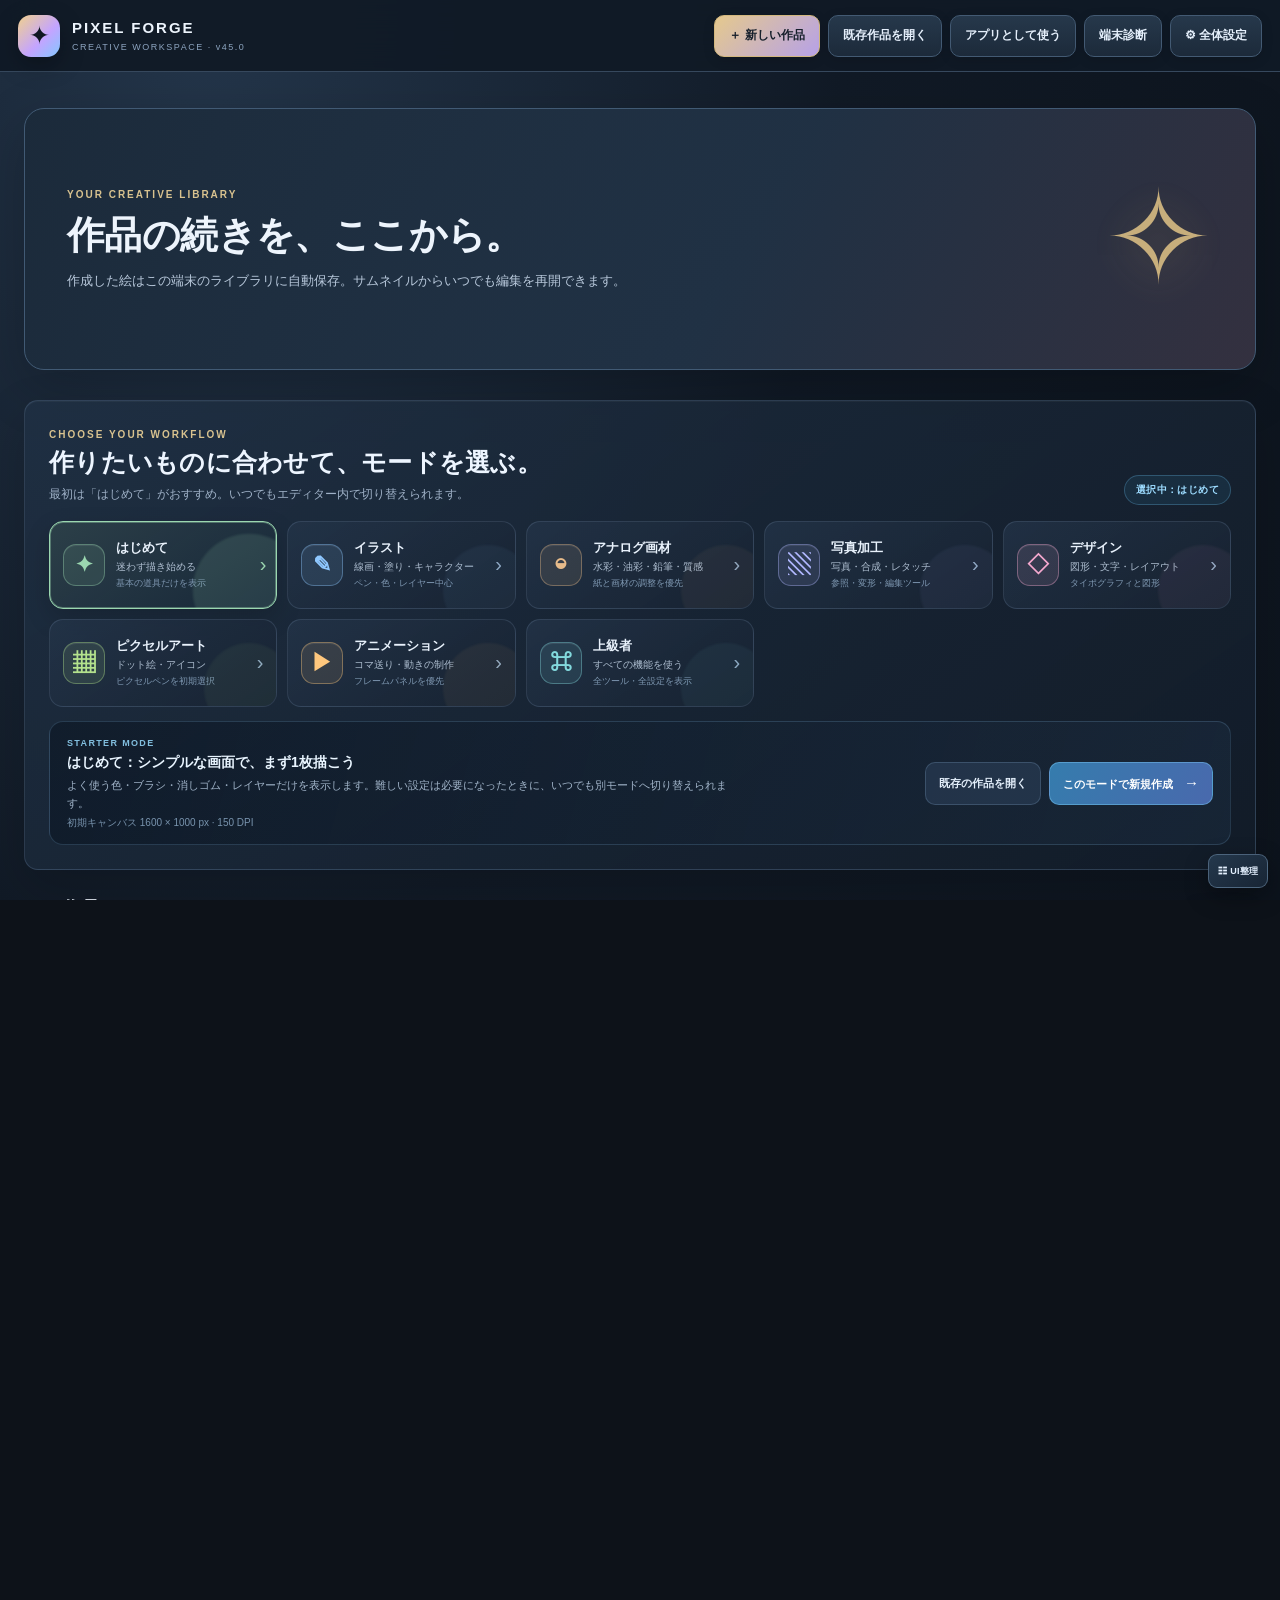
==== commit 5d9921ff: "Add files via upload" ====
--- a/index.html
+++ b/index.html
@@ -8,11 +8,25 @@
 <meta name="apple-mobile-web-app-status-bar-style" content="black-translucent">
 <meta name="apple-mobile-web-app-title" content="PIXEL FORGE">
 <meta name="mobile-web-app-capable" content="yes">
-<meta name="description" content="PIXEL FORGE STUDIO v43.0 - 折りたたみ省スペース・重なり防止UI">
+<meta name="description" content="PIXEL FORGE STUDIO v45.0 - 高速起動・進捗表示・ウィンドウ復旧">
 <link rel="manifest" href="manifest.webmanifest">
 <link rel="icon" href="./assets/images/icon.svg" type="image/svg+xml">
 <link rel="apple-touch-icon" sizes="180x180" href="./assets/images/apple-touch-icon.png">
-<title>PIXEL FORGE STUDIO · Web Studio Edition v43.0</title>
+<title>PIXEL FORGE STUDIO · Web Studio Edition v45.0</title>
+<style id="pf-startup-progress-critical">
+#pfStartupProgress{position:fixed;z-index:2147483000;left:50%;bottom:max(12px,env(safe-area-inset-bottom));transform:translateX(-50%);width:min(430px,calc(100vw - 24px));padding:11px 13px 10px;border:1px solid rgba(133,171,213,.32);border-radius:13px;background:rgba(13,21,32,.94);color:#eaf2ff;box-shadow:0 12px 38px rgba(0,0,0,.32);font:500 12px/1.45 system-ui,-apple-system,"Segoe UI",sans-serif;backdrop-filter:blur(14px);pointer-events:none;opacity:1;visibility:visible;transition:opacity .35s ease,transform .35s ease}
+#pfStartupProgress[hidden]{display:none!important}#pfStartupProgress.is-done{opacity:0;transform:translate(-50%,10px)}
+#pfStartupProgress .pf-startup-top{display:flex;align-items:center;justify-content:space-between;gap:12px;margin-bottom:7px}
+#pfStartupProgress .pf-startup-title{font-weight:750;letter-spacing:.02em}#pfStartupProgress .pf-startup-percent{font-variant-numeric:tabular-nums;color:#a9d1ff;font-weight:800}
+#pfStartupProgress .pf-startup-track{height:6px;border-radius:99px;background:rgba(155,181,214,.17);overflow:hidden}
+#pfStartupProgress .pf-startup-fill{display:block;width:4%;height:100%;border-radius:inherit;background:linear-gradient(90deg,#60b8ff,#8be7d1);box-shadow:0 0 12px rgba(96,184,255,.32);transition:width .24s ease-out}
+#pfStartupProgress .pf-startup-detail{display:flex;justify-content:space-between;gap:10px;margin-top:6px;color:#a9b8cd;font-size:10px}
+#pfStartupProgress .pf-startup-error{display:none;pointer-events:auto;margin-top:8px;padding:5px 10px;border:0;border-radius:7px;background:#d7eaff;color:#102033;font-weight:700}
+#pfStartupProgress.is-error .pf-startup-error{display:inline-flex}#pfStartupProgress.is-error{pointer-events:auto}
+@media(max-width:600px){#pfStartupProgress{bottom:max(8px,env(safe-area-inset-bottom));width:calc(100vw - 18px);padding:9px 11px;border-radius:10px}}
+@media(prefers-reduced-motion:reduce){#pfStartupProgress,#pfStartupProgress *{transition:none!important;animation:none!important}}
+</style>
+
 <link rel="stylesheet" href="./css/style.css">
 <link rel="stylesheet" href="./css/mobile-fix-v19.css">
 <link rel="stylesheet" href="./css/home-ui-v21.css">
@@ -30,8 +44,35 @@
   <link rel="stylesheet" href="./css/workbench-personalizer-v40.css">
   <link rel="stylesheet" href="./css/ui-layout-studio-v41.css">
   <link rel="stylesheet" href="./css/ui-compact-v43.css">
+  <link rel="stylesheet" href="./css/window-manager-v45.css">
 </head>
-<body class="pf-home-active">
+<body class="pf-home-active pf-v45-starting">
+<div id="pfStartupProgress" role="status" aria-live="polite" aria-label="PIXEL FORGEの起動状況">
+  <div class="pf-startup-top"><span class="pf-startup-title" id="pfStartupTitle">PIXEL FORGE · 起動準備中</span><output class="pf-startup-percent" id="pfStartupPercent">4%</output></div>
+  <div class="pf-startup-track"><span class="pf-startup-fill" id="pfStartupFill" role="progressbar" aria-label="アプリ起動の進捗" aria-valuemin="0" aria-valuemax="100" aria-valuenow="4"></span></div>
+  <div class="pf-startup-detail"><span id="pfStartupDetail">画面と機能を準備しています</span><span id="pfStartupElapsed">0.0秒</span></div>
+  <button type="button" class="pf-startup-error" id="pfStartupRetry">再読み込み</button>
+</div>
+<script id="pf-boot-progress-bootstrap">
+(function(){
+  'use strict';
+  var root=document.getElementById('pfStartupProgress');if(!root)return;
+  var started=performance.now(),value=4,loaded=0,failed=0,total=20,done=false;
+  var title=document.getElementById('pfStartupTitle'),detail=document.getElementById('pfStartupDetail'),percent=document.getElementById('pfStartupPercent'),fill=document.getElementById('pfStartupFill'),elapsed=document.getElementById('pfStartupElapsed'),retry=document.getElementById('pfStartupRetry');
+  function paint(){if(elapsed)elapsed.textContent=((performance.now()-started)/1000).toFixed(1)+'秒';}
+  function set(next,label,sub){if(done)return;value=Math.max(value,Math.min(100,Math.max(0,Number(next)||0)));if(title&&label)title.textContent=label;if(detail&&sub!==undefined)detail.textContent=sub;if(percent)percent.textContent=Math.round(value)+'%';if(fill){fill.style.width=value+'%';fill.setAttribute('aria-valuenow',String(Math.round(value)));}paint();}
+  function yieldPaint(){return new Promise(function(resolve){requestAnimationFrame(function(){requestAnimationFrame(resolve);});});}
+  function complete(label,sub){if(done)return;clearTimeout(slow);set(100,failed?'PIXEL FORGE · 起動完了（一部の機能を読込できませんでした）':(label||'PIXEL FORGE · 準備完了'),sub||(failed?'読込失敗 '+failed+' 件 · 再読み込みで修復できます':'すべての初期化が完了しました'));done=true;document.body.classList.remove('pf-v45-starting');if(failed){root.classList.add('is-error');if(retry)retry.hidden=false;return;}root.classList.add('is-done');setTimeout(function(){root.hidden=true;},500);}
+  function fail(message){if(done)return;clearTimeout(slow);root.classList.add('is-error');set(99,'起動の一部で問題が発生しました',String(message||'ホーム画面は引き続き利用できます').slice(0,100));if(retry)retry.hidden=false;done=true;document.body.classList.remove('pf-v45-starting');}
+  if(retry)retry.addEventListener('click',function(){location.reload();});
+  var onScript=function(event){var target=event.target;if(!target||target.tagName!=='SCRIPT'||!target.hasAttribute('data-pf-boot-module'))return;loaded++;if(event.type==='error')failed++;var pct=7+(loaded/total)*36;set(pct,'PIXEL FORGE · 機能モジュールを読み込み中',`スクリプト ${loaded}/${total}${failed?' · 読込失敗 '+failed+'件':''}`);};
+  document.addEventListener('load',onScript,true);document.addEventListener('error',onScript,true);
+  document.addEventListener('DOMContentLoaded',function(){set(46,'PIXEL FORGE · 画面を初期化中',`機能モジュール ${loaded}/${total} 件を確認 · DOM準備完了`);},{once:true});
+  var slow=setTimeout(function(){if(!done&&value<100)set(value,'PIXEL FORGE · 初期化を続行中','作品データや設定を確認しています。もう少しお待ちください');},7000);
+  window.PF_BOOT_PROGRESS=Object.freeze({set:set,complete:function(a,b){clearTimeout(slow);complete(a,b);},fail:fail,yieldPaint:yieldPaint,getState:function(){return{percent:Math.round(value),loadedScripts:loaded,failedScripts:failed,totalScripts:total,elapsedMs:Math.round(performance.now()-started)};}});
+  paint();var ticker=setInterval(function(){if(done){clearInterval(ticker);return;}paint();},500);
+})();
+</script>
 <!-- First-paint guard: show the home shell before any async app/IndexedDB startup. -->
 <script id="pf-home-first-paint-guard">
 (function () {
@@ -60,12 +101,12 @@
 </style>
 <section class="pf-home-screen" id="homeScreen" aria-label="作品ライブラリ">
   <header class="pf-home-header">
-    <div class="pf-home-brand"><span class="pf-home-mark">✦</span><div><strong>PIXEL FORGE</strong><small>CREATIVE WORKSPACE · v43.0</small></div></div>
+    <div class="pf-home-brand"><span class="pf-home-mark">✦</span><div><strong>PIXEL FORGE</strong><small>CREATIVE WORKSPACE · v45.0</small></div></div>
     <div class="pf-home-actions"><button type="button" class="pf-home-btn pf-home-primary" id="homeNew" data-pf-home-action="new">＋ 新しい作品</button><button type="button" class="pf-home-btn" id="homeImport" data-pf-home-action="import">既存作品を開く</button><button type="button" class="pf-home-btn" id="homeInstall" data-pf-home-action="install">アプリとして使う</button><button type="button" class="pf-home-btn" id="homeDiagnostics" data-pf-home-action="diagnostics">端末診断</button><button type="button" class="pf-home-btn" id="homeSettings" data-pf-home-action="settings">⚙ 全体設定</button></div>
   </header>
   <!-- Dedicated phone home shell. The library itself remains shared with desktop. -->
   <header class="pf-home-mobile-header" aria-label="スマホ用ホームヘッダー">
-    <div class="pf-home-brand"><span class="pf-home-mark">✦</span><div><strong>PIXEL FORGE</strong><small>STUDIO · v43.0</small></div></div>
+    <div class="pf-home-brand"><span class="pf-home-mark">✦</span><div><strong>PIXEL FORGE</strong><small>STUDIO · v45.0</small></div></div>
     <div class="pf-home-mobile-head-actions">
       <button type="button" class="pf-mobile-icon-btn" data-pf-home-action="install" aria-label="アプリとして使う" title="アプリとして使う">⇧</button>
       <button type="button" class="pf-mobile-icon-btn" data-pf-home-action="diagnostics" aria-label="端末診断" title="端末診断">✓</button>
@@ -131,7 +172,7 @@
     <footer class="pf-home-footer"><span>PIXEL FORGE STUDIO · LOCAL FIRST</span><span>作品データはこのブラウザ内に保存されます。大切な作品は .pforge でもバックアップしてください。</span></footer>
   </main>
 </section>
-<div class="pf-settings-backdrop hidden" id="appSettingsModal" role="dialog" aria-modal="true" aria-labelledby="appSettingsTitle"><section class="pf-settings-modal"><header><div><span>STUDIO PREFERENCES</span><h2 id="appSettingsTitle">アプリ全体設定</h2></div><button type="button" id="settingsClose" aria-label="閉じる">×</button></header><div class="pf-settings-content">
+<div class="pf-settings-backdrop hidden" id="appSettingsModal" role="dialog" aria-modal="true" aria-labelledby="appSettingsTitle" aria-hidden="true"><section class="pf-settings-modal"><header><div><span>STUDIO PREFERENCES</span><h2 id="appSettingsTitle">アプリ全体設定</h2></div><button type="button" id="settingsClose" data-pf-window-close aria-label="閉じる">×</button></header><div class="pf-settings-content">
   <label class="pf-setting-row"><span><b>アプリの外観</b><small>ホームと編集画面のテーマ</small></span><select id="settingTheme"><option value="midnight">Midnight · ブルーグレー</option><option value="warm">Warm · ウォームダーク</option><option value="light">Light · ライト</option></select></label>
   <label class="pf-setting-row"><span><b>UI の表示倍率</b><small>ボタン・文字の見やすさ</small></span><span class="pf-setting-control"><input id="settingUiScale" type="range" min="85" max="120" value="100"><output id="settingUiScaleValue">100%</output></span></label>
   <label class="pf-setting-row"><span><b>自動保存間隔</b><small>作品データをライブラリへ保存する間隔</small></span><select id="settingAutosave"><option value="3">3 秒</option><option value="5">5 秒</option><option value="7">7 秒</option><option value="10">10 秒</option><option value="15">15 秒</option><option value="30">30 秒</option></select></label>
@@ -164,9 +205,9 @@
   </section>
   <div class="pf-settings-note">作品ライブラリは IndexedDB に保存されます。設定もローカルストレージと IndexedDB に二重保存し、ブラウザのデータ消去に備えて .pfsettings と .pforge を別々にバックアップできます。</div>
 </div><footer><button type="button" class="pf-home-btn" id="settingsReset">初期値に戻す</button><button type="button" class="pf-home-btn" id="settingsCancel">キャンセル</button><button type="button" class="pf-home-btn pf-home-primary" id="settingsSave">設定を保存</button></footer></section></div>
-<div class="pf-settings-backdrop hidden" id="pfDiagnosticsModal" role="dialog" aria-modal="true" aria-labelledby="pfDiagnosticsTitle">
+<div class="pf-settings-backdrop hidden" id="pfDiagnosticsModal" role="dialog" aria-modal="true" aria-labelledby="pfDiagnosticsTitle" aria-hidden="true">
   <section class="pf-settings-modal pf-diagnostics-modal">
-    <header><div><span>DEVICE & BROWSER CHECK</span><h2 id="pfDiagnosticsTitle">端末・ブラウザ動作診断</h2></div><button type="button" id="pfDiagnosticsClose" aria-label="閉じる">×</button></header>
+    <header><div><span>DEVICE & BROWSER CHECK</span><h2 id="pfDiagnosticsTitle">端末・ブラウザ動作診断</h2></div><button type="button" id="pfDiagnosticsClose" data-pf-window-close aria-label="閉じる">×</button></header>
     <div class="pf-settings-content">
       <p class="pf-diagnostics-intro">表示領域、タッチ入力、保存機能、PWA対応などをこの端末上で確認します。診断は作品データを変更しません。</p>
       <div class="pf-diagnostics-summary" id="pfDiagnosticsSummary" role="status" aria-live="polite">診断を開始してください。</div>
@@ -175,10 +216,10 @@
     <footer><button type="button" class="pf-home-btn" id="pfDiagnosticsCopy">結果をコピー</button><div class="pf-diagnostics-actions"><button type="button" class="pf-home-btn" id="pfDiagnosticsCloseBottom">閉じる</button><button type="button" class="pf-home-btn pf-home-primary" id="pfDiagnosticsRun">再チェック</button></div></footer>
   </section>
 </div>
-<div class="pf-settings-backdrop hidden" id="installHelpModal" role="dialog" aria-modal="true"><section class="pf-settings-modal pf-install-modal"><header><div><span>APP INSTALLATION</span><h2>PIXEL FORGE をアプリとして使う</h2></div><button type="button" onclick="document.getElementById('installHelpModal').classList.add('hidden')" aria-label="閉じる">×</button></header><div class="pf-settings-content"><p>このブラウザでは自動インストール案内が利用できない場合があります。</p><ol><li>Edge / Chrome の右上メニューを開く</li><li>「アプリ」または「ホーム画面に追加」を選ぶ</li><li>PIXEL FORGE をインストール / 追加する</li></ol><p>インストール項目が表示されない場合は、HTTPS または localhost で開いてください。</p></div></section></div>
-<div class="pf-command-backdrop hidden" id="pfCommandPalette" role="dialog" aria-modal="true" aria-labelledby="pfCommandTitle">
+<div class="pf-settings-backdrop hidden" id="installHelpModal" role="dialog" aria-modal="true" aria-labelledby="pfInstallHelpTitle" aria-hidden="true"><section class="pf-settings-modal pf-install-modal"><header><div><span>APP INSTALLATION</span><h2 id="pfInstallHelpTitle">PIXEL FORGE をアプリとして使う</h2></div><button type="button" id="installHelpClose" data-pf-window-close aria-label="閉じる">×</button></header><div class="pf-settings-content"><p>このブラウザでは自動インストール案内が利用できない場合があります。</p><ol><li>Edge / Chrome の右上メニューを開く</li><li>「アプリ」または「ホーム画面に追加」を選ぶ</li><li>PIXEL FORGE をインストール / 追加する</li></ol><p>インストール項目が表示されない場合は、HTTPS または localhost で開いてください。</p></div></section></div>
+<div class="pf-command-backdrop hidden" id="pfCommandPalette" role="dialog" aria-modal="true" aria-labelledby="pfCommandTitle" aria-hidden="true">
   <section class="pf-command-dialog">
-    <header class="pf-command-head"><div><span>PIXEL FORGE · QUICK ACTIONS</span><h2 id="pfCommandTitle">コマンドパレット</h2></div><button type="button" id="pfCommandClose" aria-label="閉じる">×</button></header>
+    <header class="pf-command-head"><div><span>PIXEL FORGE · QUICK ACTIONS</span><h2 id="pfCommandTitle">コマンドパレット</h2></div><button type="button" id="pfCommandClose" data-pf-window-close aria-label="閉じる">×</button></header>
     <label class="pf-command-search"><span>⌕</span><input id="pfCommandSearch" type="search" placeholder="画材・紙質・設定・操作を検索…" autocomplete="off" spellcheck="false" aria-label="コマンドを検索"><kbd>ESC</kbd></label>
     <div class="pf-command-meta"><span id="pfCommandCount" aria-live="polite">コマンドを準備しています…</span><span>↑ ↓ 選択 · Enter 実行</span></div>
     <div class="pf-command-results" id="pfCommandResults" role="listbox" aria-label="検索結果"></div>
@@ -197,13 +238,13 @@
   <section class="update-notice" id="updateNotice" aria-label="アップデート情報" aria-live="polite">
     <div class="update-notice-mark" aria-hidden="true">✦</div>
     <div class="update-notice-content">
-      <div class="update-notice-title"><strong>PIXEL FORGE STUDIO v43.0 · COMPACT WORKSPACE</strong><span>NEW</span></div>
-      <p>全モードの操作レールを省スペース化。PC版UI整理ボタンをステータスバーへ移し、ブラシ設定との重なりを防止します。</p>
-      <a href="./docs/CHANGELOG_v43_JA.md" target="_blank" rel="noopener noreferrer">v43.0の変更点を見る ↗</a>
+      <div class="update-notice-title"><strong>PIXEL FORGE STUDIO v45.0 · FAST STARTUP & WINDOW RECOVERY</strong><span>NEW</span></div>
+      <p>全ウィンドウの閉じる操作を統一。Esc・背景タップ・スマホの戻る操作・フォーカス復帰に対応し、UIロック残りを復旧します。</p>
+      <a href="./docs/CHANGELOG_v45_JA.md" target="_blank" rel="noopener noreferrer">v45.0の変更点を見る ↗</a>
     </div>
     <button type="button" class="update-notice-close" id="updateNoticeClose" aria-label="アップデート情報を閉じる" title="閉じる">×</button>
   </section>
-  <div class="menuPopup hidden" id="menuPopup" role="menu"></div>
+  <div class="menuPopup hidden" id="menuPopup" role="menu" aria-label="メニュー" aria-hidden="true"></div>
   <main class="workspace">
     <aside class="leftbar" id="leftbar" aria-label="ツール">
       <button class="tool active" data-tool="brush" title="ブラシ (B)" aria-label="ブラシ"><svg class="ico" viewBox="0 0 24 24"><path d="m4 20 4.5-1 10-10a2.1 2.1 0 0 0-3-3l-10 10L4 20Z"/><path d="m14.5 7.5 3 3"/></svg><span class="tip">ブラシ <span class="kbd">B</span></span></button>
@@ -268,7 +309,7 @@
     </section>
     <div class="mobile-panel-scrim" id="mobilePanelScrim" aria-hidden="true"></div>
     <aside class="rightbar" id="rightbar" aria-label="設定パネル">
-      <div class="mobile-panel-head"><strong>PIXEL FORGE · 設定</strong><button type="button" id="mobilePanelClose" aria-label="設定を閉じる">×</button></div>
+      <div class="mobile-panel-head"><strong>PIXEL FORGE · 設定</strong><button type="button" id="mobilePanelClose" aria-label="設定を閉じる" aria-controls="rightbar">×</button></div>
       <section class="panel">
         <div class="panelhead">COLOR <span>カラー</span></div>
         <div class="colorrow"><div class="currentcolor"><input type="color" id="colorPicker" value="#222b3a"></div><input class="hex" id="hexColor" value="#222B3A" maxlength="7" spellcheck="false"></div>
@@ -587,25 +628,27 @@
   </main>
 </div>
 <div class="busyback hidden" id="busyOverlay" role="status" aria-live="polite" aria-hidden="true"><div class="busycard"><div class="spinner"></div><div class="busytitle" id="busyTitle">処理中...</div><div class="busytext" id="busyText">キャンバスを準備しています</div><div class="progressTrack"><div id="busyProgress" class="progressFill" role="progressbar" aria-label="保存の進捗" aria-valuemin="0" aria-valuemax="100" aria-valuenow="0"></div></div><div class="progressMeta"><span id="busyPercent">0%</span><span id="busyBytes">画面は応答中です</span></div></div></div>
-<div class="modalback hidden" id="newModal"><div class="modal"><h2>新しいキャンバス</h2><div class="field"><div class="fieldrow"><label for="newProjectName">作品名</label></div><input type="text" id="newProjectName" maxlength="80" value="Untitled" placeholder="作品名"></div><div class="field"><div class="fieldrow"><label>プリセット</label></div><select id="newPreset" class="fieldselect"><option value="custom">カスタム</option><option value="square">正方形 2048</option><option value="landscape">横長 1920×1080</option><option value="portrait">縦長 1080×1920</option><option value="a4p">A4 縦・300dpi</option><option value="a4l">A4 横・300dpi</option><option value="a5p">A5 縦・300dpi</option><option value="b5p">B5 縦・350dpi</option><option value="comic">漫画原稿・高解像度</option><option value="4k">4K UHD 3840×2160</option><option value="social">SNS投稿 1080×1350</option><option value="story">ストーリー 1080×1920</option><option value="banner">バナー 2560×720</option></select></div><div class="field"><div class="fieldrow"><label>幅（px）</label></div><input type="number" id="newWidth" min="1" max="12000" value="1600"></div><div class="field"><div class="fieldrow"><label>高さ（px）</label></div><input type="number" id="newHeight" min="1" max="12000" value="1000"></div><div class="field"><div class="fieldrow"><label>解像度（dpi）</label></div><input type="number" id="newDpi" min="36" max="1200" value="300"></div><div class="field"><div class="fieldrow"><label>背景</label></div><select id="newBackground"><option value="transparent">透明</option><option value="white" selected>白</option><option value="dark">ダークグレー</option></select></div><div class="modalbuttons"><button class="smallbtn" id="cancelNew">キャンセル</button><button class="topbtn primary" id="createNew">作成</button></div></div></div>
-<div class="modalback hidden" id="brushGuideModal" role="dialog" aria-modal="true" aria-labelledby="brushGuideTitle"><div class="modal brush-guide-modal"><div class="guide-top"><h2 id="brushGuideTitle">PIXEL FORGE · はじめての描き方</h2><button type="button" class="smallbtn" id="brushGuideClose">閉じる ✕</button></div><div class="guide-scroll"><div class="guide-step"><b>01 · 画材や各種設定を選ぶ</b><p>右側の「画材を検索」でGペン・丸ペン・鉛筆・水彩などを探します。カテゴリやワンタッチセットからも選べます。</p></div><div class="guide-step"><b>02 · サイズと濃さを決める</b><p>上部の「サイズ」「不透明度」で基本の太さと濃さを調整。細い線はズームして描くと位置を合わせやすくなります。</p></div><div class="guide-step"><b>03 · 描き心地を整える</b><p>「STYLUS FEEL」の線のなめらかさ・入り抜き、「BRUSH LAB」の筆圧・速度・縁の柔らかさを画材に合わせます。</p></div><div class="guide-step"><b>04 · 紙と画材を合わせる</b><p>紙質を選び、「紙との相互作用」と「紙目・画材粒度」を調整。Gペンやミリペンは滑らかなインク線、鉛筆や水彩は紙目が生きます。</p></div><div class="guide-step"><b>05 · 修正・保存</b><p>Ctrl+Zで戻す、Ctrl+Shift+Zでやり直す、Ctrl+Jでレイヤー複製、Ctrl+Sでプロジェクト保存。</p></div><div class="guide-shortcuts"><b>よく使うショートカット</b><div><kbd>B</kbd> ブラシ　<kbd>E</kbd> 消しゴム　<kbd>G</kbd> 塗りつぶし　<kbd>I</kbd> スポイト</div><div><kbd>V</kbd> 変形　<kbd>M</kbd> 移動　<kbd>T</kbd> 文字　<kbd>Space</kbd>＋ドラッグで移動</div><div><kbd>[</kbd> <kbd>]</kbd> ブラシサイズ　<kbd>F1</kbd> このガイド</div></div><div class="guide-note">画材の特徴：Gペン＝筆圧で強弱、丸ペン＝細く均一、ミリペン＝一定幅、鉛筆＝芯の濃さと紙目、色鉛筆＝色の重なり、水彩＝水分と顔料、油彩＝厚みと筆毛、マーカー＝重ね塗り。</div><div class="guide-recipes"><h3>画材別・最初のおすすめ設定</h3><div class="guide-recipe-grid"><div><b>Gペン</b><span>3〜7px · 筆圧サイズON · 入り抜き10〜20%</span></div><div><b>丸ペン</b><span>1〜3px · 硬さ95% · 入り抜き3〜8%</span></div><div><b>ミリペン</b><span>2〜4px · 流量100% · 散布0%</span></div><div><b>鉛筆・色鉛筆</b><span>2B · 画用紙 · 紙目×1.5 · 流量60〜80%</span></div><div><b>水彩</b><span>水彩紙 · 水分60〜75% · 拡散50〜70%</span></div><div><b>油彩・剛毛</b><span>20〜40px · 紙目×1.5 · 筆圧ON</span></div><div><b>アルコールマーカー</b><span>8〜20px · 硬さ75〜90% · 重ね塗り</span></div><div><b>ガラス・万年筆</b><span>1〜4px · 硬さ90% · 筆圧を弱めに</span></div></div><p>線に点や四角が並んで見える場合は、Gペン・丸ペン・ミリペン・鉛筆・水彩などの連続ブラシを選んでください。Pixel / Spray / Glitterだけは、画材の性質に合わせて意図的に点や粒を使います。</p></div></div><div class="modalbuttons"><button type="button" class="topbtn primary" id="brushGuideCloseBottom" onclick="document.getElementById('brushGuideModal').classList.add('hidden')">描き始める</button></div></div></div>
-<script src="./js/psd-compat.js"></script>
-<script src="./js/app.js"></script>
-<script src="./js/ui-enhance.js"></script>
-<script src="./js/material-preview.js"></script>
-<script src="./js/compatibility.js"></script>
-<script src="./js/home-ui-v21.js"></script>
-<script src="./js/motion-engine-v26.js"></script>
-<script src="./js/precision-motion-v35.js"></script>
-<script src="./js/studio-expansion-v36.js"></script>
-<script src="./js/mode-workspaces-v37.js"></script>
-<script src="./js/mode-engines-v38.js"></script>
-<script src="./js/workbench-personalizer-v40.js"></script>
-<script src="./js/ui-layout-studio-v43.js"></script>
-<script src="./js/mobile-experience-v29.js" defer></script>
-<script src="./js/mobile-experience-v30.js" defer></script>
-<script src="./js/mobile-experience-v31.js" defer></script>
-<script src="./js/mobile-experience-v32.js" defer></script>
-<script src="./js/mobile-studio-v39.js" defer></script>
+<div class="modalback hidden" id="newModal" role="dialog" aria-modal="true" aria-labelledby="newModalTitle" aria-hidden="true"><div class="modal"><header class="pf-v44-modal-head"><h2 id="newModalTitle">新しいキャンバス</h2><button type="button" id="newModalClose" data-pf-window-close aria-label="新しいキャンバスを閉じる">×</button></header><div class="field"><div class="fieldrow"><label for="newProjectName">作品名</label></div><input type="text" id="newProjectName" maxlength="80" value="Untitled" placeholder="作品名"></div><div class="field"><div class="fieldrow"><label>プリセット</label></div><select id="newPreset" class="fieldselect"><option value="custom">カスタム</option><option value="square">正方形 2048</option><option value="landscape">横長 1920×1080</option><option value="portrait">縦長 1080×1920</option><option value="a4p">A4 縦・300dpi</option><option value="a4l">A4 横・300dpi</option><option value="a5p">A5 縦・300dpi</option><option value="b5p">B5 縦・350dpi</option><option value="comic">漫画原稿・高解像度</option><option value="4k">4K UHD 3840×2160</option><option value="social">SNS投稿 1080×1350</option><option value="story">ストーリー 1080×1920</option><option value="banner">バナー 2560×720</option></select></div><div class="field"><div class="fieldrow"><label>幅（px）</label></div><input type="number" id="newWidth" min="1" max="12000" value="1600"></div><div class="field"><div class="fieldrow"><label>高さ（px）</label></div><input type="number" id="newHeight" min="1" max="12000" value="1000"></div><div class="field"><div class="fieldrow"><label>解像度（dpi）</label></div><input type="number" id="newDpi" min="36" max="1200" value="300"></div><div class="field"><div class="fieldrow"><label>背景</label></div><select id="newBackground"><option value="transparent">透明</option><option value="white" selected>白</option><option value="dark">ダークグレー</option></select></div><div class="modalbuttons"><button class="smallbtn" id="cancelNew">キャンセル</button><button class="topbtn primary" id="createNew">作成</button></div></div></div>
+<div class="modalback hidden" id="brushGuideModal" role="dialog" aria-modal="true" aria-labelledby="brushGuideTitle" aria-hidden="true"><div class="modal brush-guide-modal"><div class="guide-top"><h2 id="brushGuideTitle">PIXEL FORGE · はじめての描き方</h2><button type="button" class="smallbtn" id="brushGuideClose" data-pf-window-close>閉じる ✕</button></div><div class="guide-scroll"><div class="guide-step"><b>01 · 画材や各種設定を選ぶ</b><p>右側の「画材を検索」でGペン・丸ペン・鉛筆・水彩などを探します。カテゴリやワンタッチセットからも選べます。</p></div><div class="guide-step"><b>02 · サイズと濃さを決める</b><p>上部の「サイズ」「不透明度」で基本の太さと濃さを調整。細い線はズームして描くと位置を合わせやすくなります。</p></div><div class="guide-step"><b>03 · 描き心地を整える</b><p>「STYLUS FEEL」の線のなめらかさ・入り抜き、「BRUSH LAB」の筆圧・速度・縁の柔らかさを画材に合わせます。</p></div><div class="guide-step"><b>04 · 紙と画材を合わせる</b><p>紙質を選び、「紙との相互作用」と「紙目・画材粒度」を調整。Gペンやミリペンは滑らかなインク線、鉛筆や水彩は紙目が生きます。</p></div><div class="guide-step"><b>05 · 修正・保存</b><p>Ctrl+Zで戻す、Ctrl+Shift+Zでやり直す、Ctrl+Jでレイヤー複製、Ctrl+Sでプロジェクト保存。</p></div><div class="guide-shortcuts"><b>よく使うショートカット</b><div><kbd>B</kbd> ブラシ　<kbd>E</kbd> 消しゴム　<kbd>G</kbd> 塗りつぶし　<kbd>I</kbd> スポイト</div><div><kbd>V</kbd> 変形　<kbd>M</kbd> 移動　<kbd>T</kbd> 文字　<kbd>Space</kbd>＋ドラッグで移動</div><div><kbd>[</kbd> <kbd>]</kbd> ブラシサイズ　<kbd>F1</kbd> このガイド</div><div><kbd>Esc</kbd> 最前面のメニュー／ウィンドウを閉じる　<kbd>Alt</kbd>+<kbd>Shift</kbd>+<kbd>W</kbd> 閉じる</div></div><div class="guide-note">画材の特徴：Gペン＝筆圧で強弱、丸ペン＝細く均一、ミリペン＝一定幅、鉛筆＝芯の濃さと紙目、色鉛筆＝色の重なり、水彩＝水分と顔料、油彩＝厚みと筆毛、マーカー＝重ね塗り。</div><div class="guide-recipes"><h3>画材別・最初のおすすめ設定</h3><div class="guide-recipe-grid"><div><b>Gペン</b><span>3〜7px · 筆圧サイズON · 入り抜き10〜20%</span></div><div><b>丸ペン</b><span>1〜3px · 硬さ95% · 入り抜き3〜8%</span></div><div><b>ミリペン</b><span>2〜4px · 流量100% · 散布0%</span></div><div><b>鉛筆・色鉛筆</b><span>2B · 画用紙 · 紙目×1.5 · 流量60〜80%</span></div><div><b>水彩</b><span>水彩紙 · 水分60〜75% · 拡散50〜70%</span></div><div><b>油彩・剛毛</b><span>20〜40px · 紙目×1.5 · 筆圧ON</span></div><div><b>アルコールマーカー</b><span>8〜20px · 硬さ75〜90% · 重ね塗り</span></div><div><b>ガラス・万年筆</b><span>1〜4px · 硬さ90% · 筆圧を弱めに</span></div></div><p>線に点や四角が並んで見える場合は、Gペン・丸ペン・ミリペン・鉛筆・水彩などの連続ブラシを選んでください。Pixel / Spray / Glitterだけは、画材の性質に合わせて意図的に点や粒を使います。</p></div></div><div class="modalbuttons"><button type="button" class="topbtn primary" id="brushGuideCloseBottom" data-pf-window-close>描き始める</button></div></div></div>
+<script src="./js/startup-performance-v45.js" defer data-pf-boot-module></script>
+<script src="./js/psd-compat.js" defer data-pf-boot-module></script>
+<script src="./js/app.js" defer data-pf-boot-module></script>
+<script src="./js/ui-enhance.js" defer data-pf-boot-module></script>
+<script src="./js/material-preview.js" defer data-pf-boot-module></script>
+<script src="./js/compatibility.js" defer data-pf-boot-module></script>
+<script src="./js/home-ui-v21.js" defer data-pf-boot-module></script>
+<script src="./js/motion-engine-v26.js" defer data-pf-boot-module></script>
+<script src="./js/precision-motion-v35.js" defer data-pf-boot-module></script>
+<script src="./js/studio-expansion-v36.js" defer data-pf-boot-module></script>
+<script src="./js/mode-workspaces-v37.js" defer data-pf-boot-module></script>
+<script src="./js/mode-engines-v38.js" defer data-pf-boot-module></script>
+<script src="./js/workbench-personalizer-v40.js" defer data-pf-boot-module></script>
+<script src="./js/ui-layout-studio-v43.js" defer data-pf-boot-module></script>
+<script src="./js/window-manager-v45.js" defer data-pf-boot-module></script>
+<script src="./js/mobile-experience-v29.js" defer data-pf-boot-module></script>
+<script src="./js/mobile-experience-v30.js" defer data-pf-boot-module></script>
+<script src="./js/mobile-experience-v31.js" defer data-pf-boot-module></script>
+<script src="./js/mobile-experience-v32.js" defer data-pf-boot-module></script>
+<script src="./js/mobile-studio-v39.js" defer data-pf-boot-module></script>
 </body>
 </html>
--- a/css/window-manager-v45.css
+++ b/css/window-manager-v45.css
@@ -0,0 +1,7 @@
+/* PIXEL FORGE STUDIO v45 — robust dialog layering and mobile visual viewport. */
+.pf-v45-hard-close [aria-modal="true"] { overscroll-behavior: contain; }
+.pf-v45-starting #pfStartupProgress { opacity: 1; visibility: visible; }
+.pf-v45-starting #pfStartupProgress .pf-startup-progress__fill { transition: width .22s ease-out; }
+@media (prefers-reduced-motion: reduce) {
+  #pfStartupProgress, #pfStartupProgress * { animation: none !important; transition-duration: .01ms !important; }
+}
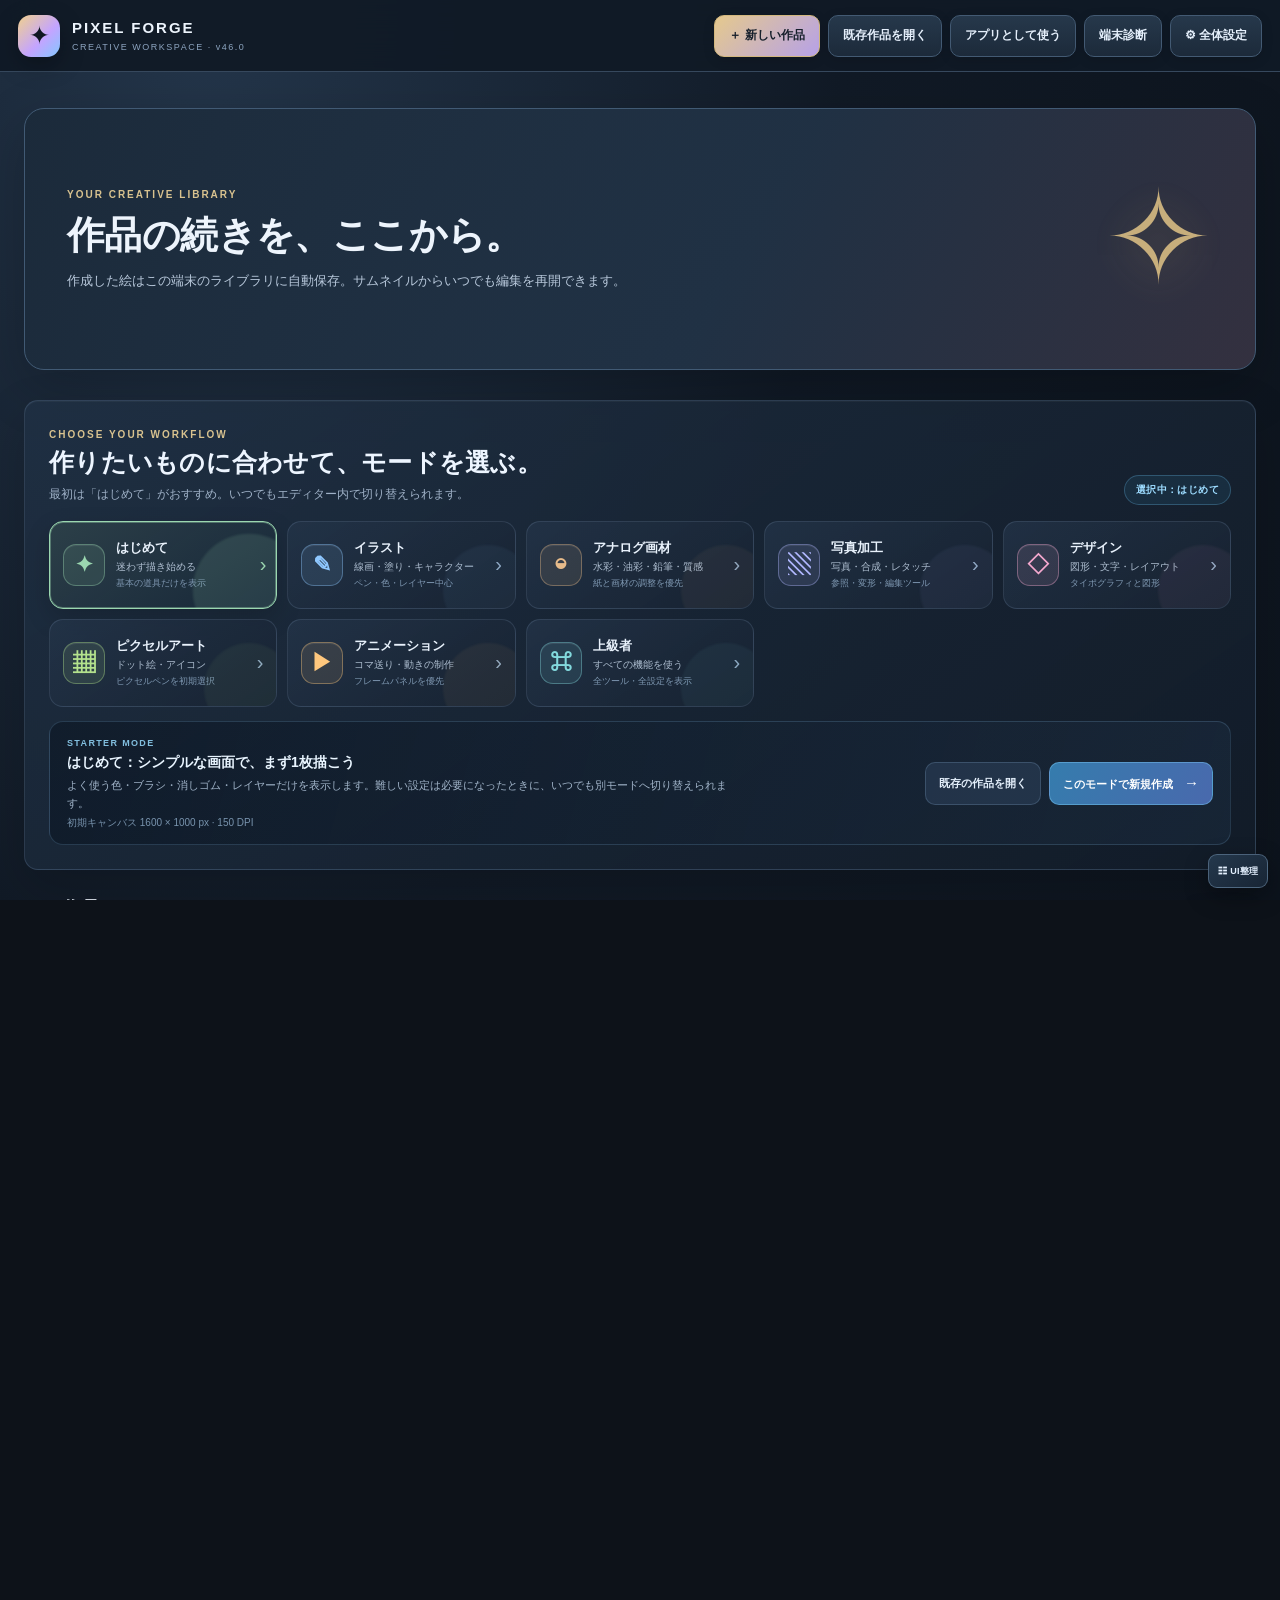
==== commit e693fe67: "Add files via upload" ====
--- a/index.html
+++ b/index.html
@@ -8,11 +8,11 @@
 <meta name="apple-mobile-web-app-status-bar-style" content="black-translucent">
 <meta name="apple-mobile-web-app-title" content="PIXEL FORGE">
 <meta name="mobile-web-app-capable" content="yes">
-<meta name="description" content="PIXEL FORGE STUDIO v45.0 - 高速起動・進捗表示・ウィンドウ復旧">
+<meta name="description" content="PIXEL FORGE STUDIO v46.0 - 安全読込・高速保存・進捗表示・ウィンドウ復旧">
 <link rel="manifest" href="manifest.webmanifest">
 <link rel="icon" href="./assets/images/icon.svg" type="image/svg+xml">
 <link rel="apple-touch-icon" sizes="180x180" href="./assets/images/apple-touch-icon.png">
-<title>PIXEL FORGE STUDIO · Web Studio Edition v45.0</title>
+<title>PIXEL FORGE STUDIO · Web Studio Edition v46.0</title>
 <style id="pf-startup-progress-critical">
 #pfStartupProgress{position:fixed;z-index:2147483000;left:50%;bottom:max(12px,env(safe-area-inset-bottom));transform:translateX(-50%);width:min(430px,calc(100vw - 24px));padding:11px 13px 10px;border:1px solid rgba(133,171,213,.32);border-radius:13px;background:rgba(13,21,32,.94);color:#eaf2ff;box-shadow:0 12px 38px rgba(0,0,0,.32);font:500 12px/1.45 system-ui,-apple-system,"Segoe UI",sans-serif;backdrop-filter:blur(14px);pointer-events:none;opacity:1;visibility:visible;transition:opacity .35s ease,transform .35s ease}
 #pfStartupProgress[hidden]{display:none!important}#pfStartupProgress.is-done{opacity:0;transform:translate(-50%,10px)}
@@ -44,6 +44,7 @@
   <link rel="stylesheet" href="./css/workbench-personalizer-v40.css">
   <link rel="stylesheet" href="./css/ui-layout-studio-v41.css">
   <link rel="stylesheet" href="./css/ui-compact-v43.css">
+  <link rel="stylesheet" href="./css/window-manager-v44.css">
   <link rel="stylesheet" href="./css/window-manager-v45.css">
 </head>
 <body class="pf-home-active pf-v45-starting">
@@ -57,16 +58,17 @@
 (function(){
   'use strict';
   var root=document.getElementById('pfStartupProgress');if(!root)return;
-  var started=performance.now(),value=4,loaded=0,failed=0,total=20,done=false;
+  var started=performance.now(),value=4,loaded=0,failed=0,total=20,done=false,appLoaded=false;
   var title=document.getElementById('pfStartupTitle'),detail=document.getElementById('pfStartupDetail'),percent=document.getElementById('pfStartupPercent'),fill=document.getElementById('pfStartupFill'),elapsed=document.getElementById('pfStartupElapsed'),retry=document.getElementById('pfStartupRetry');
   function paint(){if(elapsed)elapsed.textContent=((performance.now()-started)/1000).toFixed(1)+'秒';}
   function set(next,label,sub){if(done)return;value=Math.max(value,Math.min(100,Math.max(0,Number(next)||0)));if(title&&label)title.textContent=label;if(detail&&sub!==undefined)detail.textContent=sub;if(percent)percent.textContent=Math.round(value)+'%';if(fill){fill.style.width=value+'%';fill.setAttribute('aria-valuenow',String(Math.round(value)));}paint();}
   function yieldPaint(){return new Promise(function(resolve){requestAnimationFrame(function(){requestAnimationFrame(resolve);});});}
-  function complete(label,sub){if(done)return;clearTimeout(slow);set(100,failed?'PIXEL FORGE · 起動完了（一部の機能を読込できませんでした）':(label||'PIXEL FORGE · 準備完了'),sub||(failed?'読込失敗 '+failed+' 件 · 再読み込みで修復できます':'すべての初期化が完了しました'));done=true;document.body.classList.remove('pf-v45-starting');if(failed){root.classList.add('is-error');if(retry)retry.hidden=false;return;}root.classList.add('is-done');setTimeout(function(){root.hidden=true;},500);}
-  function fail(message){if(done)return;clearTimeout(slow);root.classList.add('is-error');set(99,'起動の一部で問題が発生しました',String(message||'ホーム画面は引き続き利用できます').slice(0,100));if(retry)retry.hidden=false;done=true;document.body.classList.remove('pf-v45-starting');}
+  function complete(label,sub){if(done)return;clearTimeout(slow);clearTimeout(appLoadWatchdog);set(100,failed?'PIXEL FORGE · 起動完了（一部の拡張機能を読込できませんでした）':(label||'PIXEL FORGE · 準備完了'),sub||(failed?'任意モジュールの読込失敗 '+failed+' 件 · 基本機能は利用できます':'すべての初期化が完了しました'));done=true;document.body.classList.remove('pf-v45-starting');if(failed){root.classList.add('is-error');if(retry)retry.hidden=false;return;}root.classList.add('is-done');setTimeout(function(){root.hidden=true;},500);}
+  function fail(message){if(done)return;clearTimeout(slow);clearTimeout(appLoadWatchdog);root.classList.add('is-error');set(99,'起動の一部で問題が発生しました',String(message||'ホーム画面は引き続き利用できます').slice(0,100));if(retry)retry.hidden=false;done=true;document.body.classList.remove('pf-v45-starting');}
   if(retry)retry.addEventListener('click',function(){location.reload();});
-  var onScript=function(event){var target=event.target;if(!target||target.tagName!=='SCRIPT'||!target.hasAttribute('data-pf-boot-module'))return;loaded++;if(event.type==='error')failed++;var pct=7+(loaded/total)*36;set(pct,'PIXEL FORGE · 機能モジュールを読み込み中',`スクリプト ${loaded}/${total}${failed?' · 読込失敗 '+failed+'件':''}`);};
+  var onScript=function(event){var target=event.target;if(!target||target.tagName!=='SCRIPT'||!target.hasAttribute('data-pf-boot-module'))return;loaded++;var isApp=/\/js\/app\.js(?:[?#]|$)/.test(target.src||'');if(event.type==='error'){failed++;if(target.hasAttribute('data-pf-required')||isApp){fail('必須スクリプトを読み込めません: '+(target.getAttribute('src')||'app.js'));return;}}else if(isApp){appLoaded=true;clearTimeout(appLoadWatchdog);}var pct=7+(loaded/total)*36;set(pct,'PIXEL FORGE · 機能モジュールを読み込み中',`スクリプト ${loaded}/${total}${failed?' · 任意機能の読込失敗 '+failed+'件':''}`);};
   document.addEventListener('load',onScript,true);document.addEventListener('error',onScript,true);
+  var appLoadWatchdog=setTimeout(function(){if(!appLoaded&&!done)fail('必須の描画エンジン app.js の読み込みが20秒以内に完了しませんでした。通信・キャッシュを確認して再読み込みしてください。');},20000);
   document.addEventListener('DOMContentLoaded',function(){set(46,'PIXEL FORGE · 画面を初期化中',`機能モジュール ${loaded}/${total} 件を確認 · DOM準備完了`);},{once:true});
   var slow=setTimeout(function(){if(!done&&value<100)set(value,'PIXEL FORGE · 初期化を続行中','作品データや設定を確認しています。もう少しお待ちください');},7000);
   window.PF_BOOT_PROGRESS=Object.freeze({set:set,complete:function(a,b){clearTimeout(slow);complete(a,b);},fail:fail,yieldPaint:yieldPaint,getState:function(){return{percent:Math.round(value),loadedScripts:loaded,failedScripts:failed,totalScripts:total,elapsedMs:Math.round(performance.now()-started)};}});
@@ -101,12 +103,12 @@
 </style>
 <section class="pf-home-screen" id="homeScreen" aria-label="作品ライブラリ">
   <header class="pf-home-header">
-    <div class="pf-home-brand"><span class="pf-home-mark">✦</span><div><strong>PIXEL FORGE</strong><small>CREATIVE WORKSPACE · v45.0</small></div></div>
+    <div class="pf-home-brand"><span class="pf-home-mark">✦</span><div><strong>PIXEL FORGE</strong><small>CREATIVE WORKSPACE · v46.0</small></div></div>
     <div class="pf-home-actions"><button type="button" class="pf-home-btn pf-home-primary" id="homeNew" data-pf-home-action="new">＋ 新しい作品</button><button type="button" class="pf-home-btn" id="homeImport" data-pf-home-action="import">既存作品を開く</button><button type="button" class="pf-home-btn" id="homeInstall" data-pf-home-action="install">アプリとして使う</button><button type="button" class="pf-home-btn" id="homeDiagnostics" data-pf-home-action="diagnostics">端末診断</button><button type="button" class="pf-home-btn" id="homeSettings" data-pf-home-action="settings">⚙ 全体設定</button></div>
   </header>
   <!-- Dedicated phone home shell. The library itself remains shared with desktop. -->
   <header class="pf-home-mobile-header" aria-label="スマホ用ホームヘッダー">
-    <div class="pf-home-brand"><span class="pf-home-mark">✦</span><div><strong>PIXEL FORGE</strong><small>STUDIO · v45.0</small></div></div>
+    <div class="pf-home-brand"><span class="pf-home-mark">✦</span><div><strong>PIXEL FORGE</strong><small>STUDIO · v46.0</small></div></div>
     <div class="pf-home-mobile-head-actions">
       <button type="button" class="pf-mobile-icon-btn" data-pf-home-action="install" aria-label="アプリとして使う" title="アプリとして使う">⇧</button>
       <button type="button" class="pf-mobile-icon-btn" data-pf-home-action="diagnostics" aria-label="端末診断" title="端末診断">✓</button>
@@ -238,9 +240,9 @@
   <section class="update-notice" id="updateNotice" aria-label="アップデート情報" aria-live="polite">
     <div class="update-notice-mark" aria-hidden="true">✦</div>
     <div class="update-notice-content">
-      <div class="update-notice-title"><strong>PIXEL FORGE STUDIO v45.0 · FAST STARTUP & WINDOW RECOVERY</strong><span>NEW</span></div>
+      <div class="update-notice-title"><strong>PIXEL FORGE STUDIO v46.0 · SAFE PROJECT LOAD & FAST SAVE</strong><span>NEW</span></div>
       <p>全ウィンドウの閉じる操作を統一。Esc・背景タップ・スマホの戻る操作・フォーカス復帰に対応し、UIロック残りを復旧します。</p>
-      <a href="./docs/CHANGELOG_v45_JA.md" target="_blank" rel="noopener noreferrer">v45.0の変更点を見る ↗</a>
+      <a href="./docs/CHANGELOG_v46_JA.md" target="_blank" rel="noopener noreferrer">v46.0の変更点を見る ↗</a>
     </div>
     <button type="button" class="update-notice-close" id="updateNoticeClose" aria-label="アップデート情報を閉じる" title="閉じる">×</button>
   </section>
@@ -632,7 +634,7 @@
 <div class="modalback hidden" id="brushGuideModal" role="dialog" aria-modal="true" aria-labelledby="brushGuideTitle" aria-hidden="true"><div class="modal brush-guide-modal"><div class="guide-top"><h2 id="brushGuideTitle">PIXEL FORGE · はじめての描き方</h2><button type="button" class="smallbtn" id="brushGuideClose" data-pf-window-close>閉じる ✕</button></div><div class="guide-scroll"><div class="guide-step"><b>01 · 画材や各種設定を選ぶ</b><p>右側の「画材を検索」でGペン・丸ペン・鉛筆・水彩などを探します。カテゴリやワンタッチセットからも選べます。</p></div><div class="guide-step"><b>02 · サイズと濃さを決める</b><p>上部の「サイズ」「不透明度」で基本の太さと濃さを調整。細い線はズームして描くと位置を合わせやすくなります。</p></div><div class="guide-step"><b>03 · 描き心地を整える</b><p>「STYLUS FEEL」の線のなめらかさ・入り抜き、「BRUSH LAB」の筆圧・速度・縁の柔らかさを画材に合わせます。</p></div><div class="guide-step"><b>04 · 紙と画材を合わせる</b><p>紙質を選び、「紙との相互作用」と「紙目・画材粒度」を調整。Gペンやミリペンは滑らかなインク線、鉛筆や水彩は紙目が生きます。</p></div><div class="guide-step"><b>05 · 修正・保存</b><p>Ctrl+Zで戻す、Ctrl+Shift+Zでやり直す、Ctrl+Jでレイヤー複製、Ctrl+Sでプロジェクト保存。</p></div><div class="guide-shortcuts"><b>よく使うショートカット</b><div><kbd>B</kbd> ブラシ　<kbd>E</kbd> 消しゴム　<kbd>G</kbd> 塗りつぶし　<kbd>I</kbd> スポイト</div><div><kbd>V</kbd> 変形　<kbd>M</kbd> 移動　<kbd>T</kbd> 文字　<kbd>Space</kbd>＋ドラッグで移動</div><div><kbd>[</kbd> <kbd>]</kbd> ブラシサイズ　<kbd>F1</kbd> このガイド</div><div><kbd>Esc</kbd> 最前面のメニュー／ウィンドウを閉じる　<kbd>Alt</kbd>+<kbd>Shift</kbd>+<kbd>W</kbd> 閉じる</div></div><div class="guide-note">画材の特徴：Gペン＝筆圧で強弱、丸ペン＝細く均一、ミリペン＝一定幅、鉛筆＝芯の濃さと紙目、色鉛筆＝色の重なり、水彩＝水分と顔料、油彩＝厚みと筆毛、マーカー＝重ね塗り。</div><div class="guide-recipes"><h3>画材別・最初のおすすめ設定</h3><div class="guide-recipe-grid"><div><b>Gペン</b><span>3〜7px · 筆圧サイズON · 入り抜き10〜20%</span></div><div><b>丸ペン</b><span>1〜3px · 硬さ95% · 入り抜き3〜8%</span></div><div><b>ミリペン</b><span>2〜4px · 流量100% · 散布0%</span></div><div><b>鉛筆・色鉛筆</b><span>2B · 画用紙 · 紙目×1.5 · 流量60〜80%</span></div><div><b>水彩</b><span>水彩紙 · 水分60〜75% · 拡散50〜70%</span></div><div><b>油彩・剛毛</b><span>20〜40px · 紙目×1.5 · 筆圧ON</span></div><div><b>アルコールマーカー</b><span>8〜20px · 硬さ75〜90% · 重ね塗り</span></div><div><b>ガラス・万年筆</b><span>1〜4px · 硬さ90% · 筆圧を弱めに</span></div></div><p>線に点や四角が並んで見える場合は、Gペン・丸ペン・ミリペン・鉛筆・水彩などの連続ブラシを選んでください。Pixel / Spray / Glitterだけは、画材の性質に合わせて意図的に点や粒を使います。</p></div></div><div class="modalbuttons"><button type="button" class="topbtn primary" id="brushGuideCloseBottom" data-pf-window-close>描き始める</button></div></div></div>
 <script src="./js/startup-performance-v45.js" defer data-pf-boot-module></script>
 <script src="./js/psd-compat.js" defer data-pf-boot-module></script>
-<script src="./js/app.js" defer data-pf-boot-module></script>
+<script src="./js/app.js" defer data-pf-boot-module data-pf-required></script>
 <script src="./js/ui-enhance.js" defer data-pf-boot-module></script>
 <script src="./js/material-preview.js" defer data-pf-boot-module></script>
 <script src="./js/compatibility.js" defer data-pf-boot-module></script>
--- a/css/mobile-fix-v19.css
+++ b/css/mobile-fix-v19.css
@@ -48,7 +48,7 @@
   .bottombar #statusText{overflow:hidden;text-overflow:ellipsis;white-space:nowrap}
   .bottombar #docSizeText{white-space:nowrap}
   .rightbar{inset:0 0 0 auto;width:min(520px,100%);max-width:100%;height:100%;max-height:100%;box-sizing:border-box;padding-top:0;padding-right:max(10px,var(--pf-safe-right));padding-bottom:max(18px,var(--pf-safe-bottom));padding-left:max(10px,var(--pf-safe-left));border-radius:0;overscroll-behavior:contain;scrollbar-gutter:stable;z-index:80}
-  body.mobile-panel-open .rightbar{display:flex;z-index:80!important}
+  body.mobile-panel-open .rightbar{display:flex;z-index:12020!important}
   .mobile-panel-head{top:0;min-height:calc(50px + var(--pf-safe-top));flex-basis:calc(50px + var(--pf-safe-top));padding-top:var(--pf-safe-top);padding-right:8px;padding-left:12px;box-sizing:border-box}
   .mobile-panel-head button{width:44px;height:44px;min-width:44px;min-height:44px}
   /* Only the drawer title stays fixed. Individual panel headings must scroll normally. */
--- a/css/window-manager-v44.css
+++ b/css/window-manager-v44.css
@@ -0,0 +1,24 @@
+/* PIXEL FORGE STUDIO v44 — window sizing, accessibility and touch recovery. */
+.pf-v44-modal-head{display:flex;align-items:center;justify-content:space-between;gap:12px;margin:0 0 12px;padding:0 0 10px;border-bottom:1px solid #40536a}
+.pf-v44-modal-head h2{margin:0!important;min-width:0}
+.pf-v44-modal-head button{display:grid;place-items:center;flex:0 0 38px;width:38px;height:38px;border:1px solid #506984;border-radius:9px;background:#25384c;color:#e8f1fb;font-size:24px;line-height:1;cursor:pointer;touch-action:manipulation}
+.pf-v44-modal-head button:hover{background:#344d68;border-color:#9abbe0}
+.modalback,.pf-settings-backdrop{box-sizing:border-box;max-width:100vw;max-height:100vh;max-height:var(--pf-v44-visual-height,100vh);overflow-y:auto;overscroll-behavior:contain;padding:max(10px,env(safe-area-inset-top)) max(10px,env(safe-area-inset-right)) max(10px,env(safe-area-inset-bottom)) max(10px,env(safe-area-inset-left));}
+.modal{box-sizing:border-box;max-height:calc(100vh - 20px);max-height:calc(var(--pf-v44-visual-height,100vh) - 20px);overflow:auto;overscroll-behavior:contain;touch-action:pan-y;}
+.pf-settings-modal{box-sizing:border-box;max-height:min(calc(100vh - 20px),820px);max-height:min(calc(var(--pf-v44-visual-height,100vh) - 20px),820px);overflow:auto;overscroll-behavior:contain;touch-action:pan-y;}
+.pf-command-backdrop{top:var(--pf-v44-visual-top,0px);left:var(--pf-v44-visual-left,0px);width:var(--pf-v44-visual-width,100vw);height:var(--pf-v44-visual-height,100vh);max-height:var(--pf-v44-visual-height,100vh);overscroll-behavior:contain;}
+.pf36-backdrop{max-height:var(--pf-v44-visual-height,100dvh);overscroll-behavior:contain;}
+.pf36-window{max-height:calc(100vh - env(safe-area-inset-top) - env(safe-area-inset-bottom));max-height:calc(var(--pf-v44-visual-height,100vh) - env(safe-area-inset-top) - env(safe-area-inset-bottom));}
+#pfUiManager .pf-ui-dialog{max-height:100vh;max-height:var(--pf-v44-visual-height,100vh);overscroll-behavior:contain;}
+#mobilePanelClose,.pf-settings-modal>header button,.pf-command-head button,.pf36-close,.pf-ui-dialog-close{touch-action:manipulation;-webkit-tap-highlight-color:transparent}
+:where(#newModal,#brushGuideModal,#appSettingsModal,#pfDiagnosticsModal,#installHelpModal,#pfCommandPalette,#pf36Backdrop,#pfUiManager) :where(button,input,select,textarea,[tabindex]):focus-visible{outline:2px solid #9bcaff;outline-offset:3px}
+@media(max-width:760px){
+  .modalback,.pf-settings-backdrop{align-items:center;padding:max(8px,env(safe-area-inset-top)) max(8px,env(safe-area-inset-right)) max(8px,env(safe-area-inset-bottom)) max(8px,env(safe-area-inset-left));}
+  .modal{width:min(520px,calc(100vw - 16px));max-width:100%;max-height:calc(100vh - 16px);max-height:calc(var(--pf-v44-visual-height,100vh) - 16px);padding:14px;border-radius:14px;}
+  .pf-settings-modal{width:min(620px,calc(100vw - 16px));max-width:100%;max-height:calc(100vh - 16px);max-height:calc(var(--pf-v44-visual-height,100vh) - 16px);border-radius:15px;}
+  .pf-settings-modal>header{position:sticky;top:0;z-index:2;background:linear-gradient(160deg,#26384b,#223246);}
+  .pf-settings-modal>footer{position:sticky;bottom:0;z-index:2;background:#192636;border-top:1px solid #41556c;padding-bottom:max(12px,env(safe-area-inset-bottom));}
+  .pf-v44-modal-head{position:sticky;top:-14px;z-index:2;background:#1c2735;padding-top:3px;}
+  .pf-command-backdrop{align-items:flex-end;padding:0;}
+}
+@media(prefers-reduced-motion:reduce){.pf-v44-modal-head button{transition:none!important;animation:none!important}}
--- a/css/window-manager-v45.css
+++ b/css/window-manager-v45.css
@@ -1,7 +1,24 @@
-/* PIXEL FORGE STUDIO v45 — robust dialog layering and mobile visual viewport. */
+/* PIXEL FORGE STUDIO v46 — robust dialog layering and mobile visual viewport. */
 .pf-v45-hard-close [aria-modal="true"] { overscroll-behavior: contain; }
 .pf-v45-starting #pfStartupProgress { opacity: 1; visibility: visible; }
 .pf-v45-starting #pfStartupProgress .pf-startup-progress__fill { transition: width .22s ease-out; }
 @media (prefers-reduced-motion: reduce) {
   #pfStartupProgress, #pfStartupProgress * { animation: none !important; transition-duration: .01ms !important; }
 }
+
+/* v46.1: resolve the legacy .workspace.panel-open !important layer override.
+   Keep the mobile settings drawer visually above its scrim and every modal. */
+@media (max-width: 760px),
+       (max-width: 900px) and (any-pointer: coarse),
+       (max-height: 520px) and (any-pointer: coarse) {
+  body.mobile-panel-open .workspace.panel-open #rightbar.pf-mobile-v39,
+  body.mobile-panel-open .workspace #rightbar.pf-mobile-v39,
+  body.mobile-panel-open #rightbar.pf-mobile-v39 {
+    position: fixed !important;
+    z-index: 12020 !important;
+  }
+  body.mobile-panel-open #mobilePanelScrim {
+    position: fixed !important;
+    z-index: 12010 !important;
+  }
+}
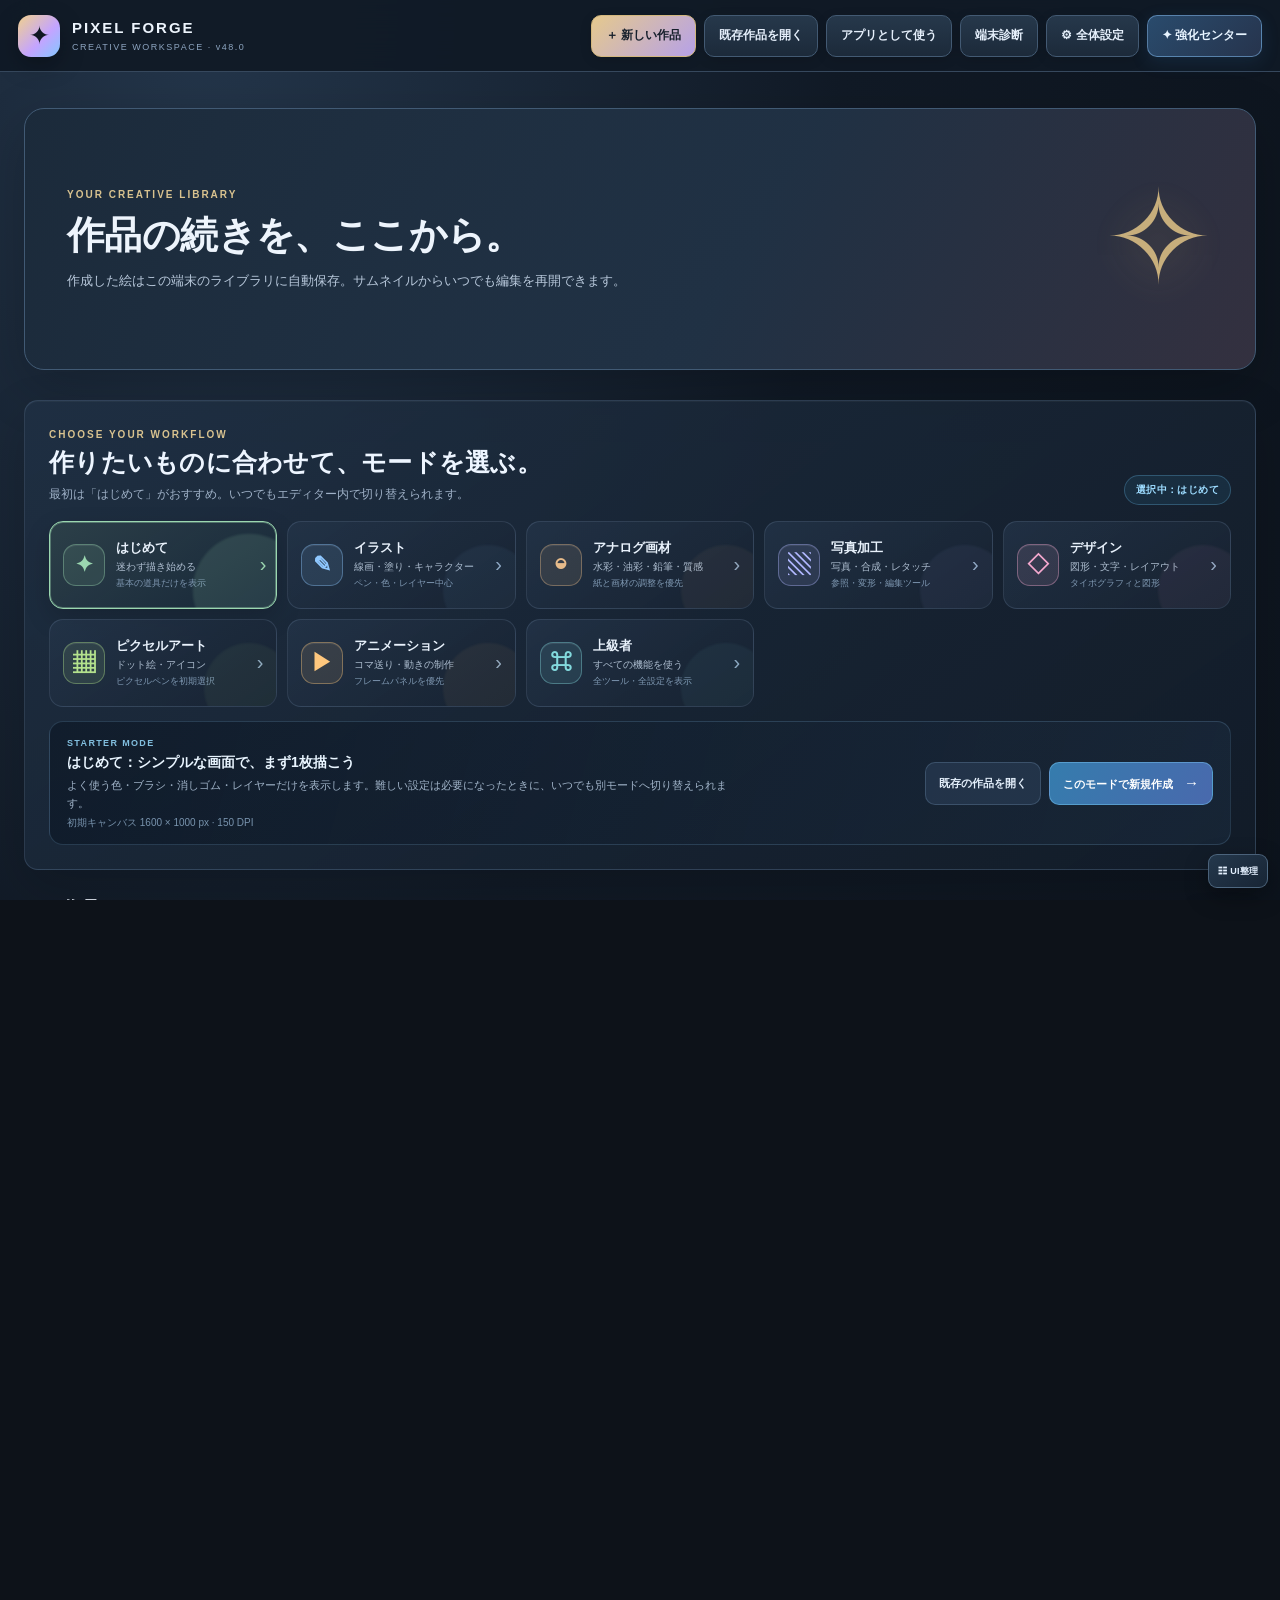
==== commit 0f88ebd2: "Add files via upload" ====
--- a/index.html
+++ b/index.html
@@ -8,11 +8,11 @@
 <meta name="apple-mobile-web-app-status-bar-style" content="black-translucent">
 <meta name="apple-mobile-web-app-title" content="PIXEL FORGE">
 <meta name="mobile-web-app-capable" content="yes">
-<meta name="description" content="PIXEL FORGE STUDIO v46.0 - 安全読込・高速保存・進捗表示・ウィンドウ復旧">
+<meta name="description" content="PIXEL FORGE STUDIO v48.0 - ホーム100・エディタ200・連携UI50の強化センター">
 <link rel="manifest" href="manifest.webmanifest">
 <link rel="icon" href="./assets/images/icon.svg" type="image/svg+xml">
 <link rel="apple-touch-icon" sizes="180x180" href="./assets/images/apple-touch-icon.png">
-<title>PIXEL FORGE STUDIO · Web Studio Edition v46.0</title>
+<title>PIXEL FORGE STUDIO · Web Studio Edition v48.0</title>
 <style id="pf-startup-progress-critical">
 #pfStartupProgress{position:fixed;z-index:2147483000;left:50%;bottom:max(12px,env(safe-area-inset-bottom));transform:translateX(-50%);width:min(430px,calc(100vw - 24px));padding:11px 13px 10px;border:1px solid rgba(133,171,213,.32);border-radius:13px;background:rgba(13,21,32,.94);color:#eaf2ff;box-shadow:0 12px 38px rgba(0,0,0,.32);font:500 12px/1.45 system-ui,-apple-system,"Segoe UI",sans-serif;backdrop-filter:blur(14px);pointer-events:none;opacity:1;visibility:visible;transition:opacity .35s ease,transform .35s ease}
 #pfStartupProgress[hidden]{display:none!important}#pfStartupProgress.is-done{opacity:0;transform:translate(-50%,10px)}
@@ -46,6 +46,7 @@
   <link rel="stylesheet" href="./css/ui-compact-v43.css">
   <link rel="stylesheet" href="./css/window-manager-v44.css">
   <link rel="stylesheet" href="./css/window-manager-v45.css">
+  <link rel="stylesheet" href="./css/forge-enhancement-suite-v48.css">
 </head>
 <body class="pf-home-active pf-v45-starting">
 <div id="pfStartupProgress" role="status" aria-live="polite" aria-label="PIXEL FORGEの起動状況">
@@ -58,7 +59,7 @@
 (function(){
   'use strict';
   var root=document.getElementById('pfStartupProgress');if(!root)return;
-  var started=performance.now(),value=4,loaded=0,failed=0,total=20,done=false,appLoaded=false;
+  var started=performance.now(),value=4,loaded=0,failed=0,total=21,done=false,appLoaded=false;
   var title=document.getElementById('pfStartupTitle'),detail=document.getElementById('pfStartupDetail'),percent=document.getElementById('pfStartupPercent'),fill=document.getElementById('pfStartupFill'),elapsed=document.getElementById('pfStartupElapsed'),retry=document.getElementById('pfStartupRetry');
   function paint(){if(elapsed)elapsed.textContent=((performance.now()-started)/1000).toFixed(1)+'秒';}
   function set(next,label,sub){if(done)return;value=Math.max(value,Math.min(100,Math.max(0,Number(next)||0)));if(title&&label)title.textContent=label;if(detail&&sub!==undefined)detail.textContent=sub;if(percent)percent.textContent=Math.round(value)+'%';if(fill){fill.style.width=value+'%';fill.setAttribute('aria-valuenow',String(Math.round(value)));}paint();}
@@ -103,12 +104,12 @@
 </style>
 <section class="pf-home-screen" id="homeScreen" aria-label="作品ライブラリ">
   <header class="pf-home-header">
-    <div class="pf-home-brand"><span class="pf-home-mark">✦</span><div><strong>PIXEL FORGE</strong><small>CREATIVE WORKSPACE · v46.0</small></div></div>
+    <div class="pf-home-brand"><span class="pf-home-mark">✦</span><div><strong>PIXEL FORGE</strong><small>CREATIVE WORKSPACE · v48.0</small></div></div>
     <div class="pf-home-actions"><button type="button" class="pf-home-btn pf-home-primary" id="homeNew" data-pf-home-action="new">＋ 新しい作品</button><button type="button" class="pf-home-btn" id="homeImport" data-pf-home-action="import">既存作品を開く</button><button type="button" class="pf-home-btn" id="homeInstall" data-pf-home-action="install">アプリとして使う</button><button type="button" class="pf-home-btn" id="homeDiagnostics" data-pf-home-action="diagnostics">端末診断</button><button type="button" class="pf-home-btn" id="homeSettings" data-pf-home-action="settings">⚙ 全体設定</button></div>
   </header>
   <!-- Dedicated phone home shell. The library itself remains shared with desktop. -->
   <header class="pf-home-mobile-header" aria-label="スマホ用ホームヘッダー">
-    <div class="pf-home-brand"><span class="pf-home-mark">✦</span><div><strong>PIXEL FORGE</strong><small>STUDIO · v46.0</small></div></div>
+    <div class="pf-home-brand"><span class="pf-home-mark">✦</span><div><strong>PIXEL FORGE</strong><small>STUDIO · v48.0</small></div></div>
     <div class="pf-home-mobile-head-actions">
       <button type="button" class="pf-mobile-icon-btn" data-pf-home-action="install" aria-label="アプリとして使う" title="アプリとして使う">⇧</button>
       <button type="button" class="pf-mobile-icon-btn" data-pf-home-action="diagnostics" aria-label="端末診断" title="端末診断">✓</button>
@@ -240,9 +241,9 @@
   <section class="update-notice" id="updateNotice" aria-label="アップデート情報" aria-live="polite">
     <div class="update-notice-mark" aria-hidden="true">✦</div>
     <div class="update-notice-content">
-      <div class="update-notice-title"><strong>PIXEL FORGE STUDIO v46.0 · SAFE PROJECT LOAD & FAST SAVE</strong><span>NEW</span></div>
-      <p>全ウィンドウの閉じる操作を統一。Esc・背景タップ・スマホの戻る操作・フォーカス復帰に対応し、UIロック残りを復旧します。</p>
-      <a href="./docs/CHANGELOG_v46_JA.md" target="_blank" rel="noopener noreferrer">v46.0の変更点を見る ↗</a>
+      <div class="update-notice-title"><strong>PIXEL FORGE STUDIO v48.0 · FEATURE LAB & WORKFLOW ENHANCEMENTS</strong><span>NEW</span></div>
+      <p>ホーム100項目・エディタ200項目・連携／細部UI50項目を、既存機能へ接続する検索可能な強化センターに統合しました。</p>
+      <a href="./docs/CHANGELOG_v48_JA.md" target="_blank" rel="noopener noreferrer">v48.0の変更点を見る ↗</a>
     </div>
     <button type="button" class="update-notice-close" id="updateNoticeClose" aria-label="アップデート情報を閉じる" title="閉じる">×</button>
   </section>
@@ -652,5 +653,6 @@
 <script src="./js/mobile-experience-v31.js" defer data-pf-boot-module></script>
 <script src="./js/mobile-experience-v32.js" defer data-pf-boot-module></script>
 <script src="./js/mobile-studio-v39.js" defer data-pf-boot-module></script>
+<script src="./js/forge-enhancement-suite-v48.js" defer data-pf-boot-module></script>
 </body>
 </html>
--- a/css/window-manager-v45.css
+++ b/css/window-manager-v45.css
@@ -22,3 +22,50 @@
     z-index: 12010 !important;
   }
 }
+
+
+/* v47.0: stable settings drawer close controls and non-overlapping mobile toolbar. */
+.panel-toolbar-actions .panel-close-mobile{
+  flex:0 0 auto;
+  min-width:76px;
+  border-color:#8b6570;
+  background:linear-gradient(180deg,#57323c,#3d2730);
+  color:#fff0f2;
+  font-weight:800;
+  cursor:pointer;
+  touch-action:manipulation;
+}
+.panel-toolbar-actions .panel-close-mobile:hover,
+.panel-toolbar-actions .panel-close-mobile:focus-visible{
+  border-color:#f1a6b1;
+  background:linear-gradient(180deg,#75404b,#4f2c36);
+  outline:2px solid #f1a6b188;
+  outline-offset:2px;
+}
+.panel-toolbar-actions .panel-close-mobile:active{transform:translateY(1px) scale(.98)}
+@media (max-width:760px),
+       (max-width:900px) and (any-pointer:coarse),
+       (max-height:520px) and (any-pointer:coarse){
+  #rightbar.pf-mobile-v39 .mobile-panel-head{position:sticky;top:0;z-index:30}
+  #rightbar.pf-mobile-v39 .panel-toolbar{
+    position:sticky;
+    top:calc(50px + var(--pf-safe-top, env(safe-area-inset-top, 0px)));
+    z-index:25;
+  }
+  /* The category shortcuts scroll with the content instead of overlapping
+     the pinned search/actions row at the same top offset. */
+  #rightbar.pf-mobile-v39 .pf-mobile-panel-nav{
+    position:relative!important;
+    top:auto!important;
+    z-index:1!important;
+  }
+  #rightbar.pf-mobile-v39 .panel-toolbar-actions{display:grid;grid-template-columns:minmax(0,1fr) minmax(0,1fr) auto;gap:6px}
+  #rightbar.pf-mobile-v39 .panel-toolbar-actions button{min-width:0;white-space:nowrap}
+  #rightbar.pf-mobile-v39 .panel-toolbar-actions .panel-close-mobile{min-width:78px}
+  #rightbar.pf-mobile-v39 .mobile-panel-head button{position:relative;z-index:31;pointer-events:auto}
+}
+@media(max-width:360px){
+  #rightbar.pf-mobile-v39 .panel-toolbar{padding:7px 8px}
+  #rightbar.pf-mobile-v39 .panel-toolbar-actions{grid-template-columns:minmax(0,1fr) minmax(0,1fr);}
+  #rightbar.pf-mobile-v39 .panel-toolbar-actions .panel-close-mobile{grid-column:1/-1;width:100%;min-height:44px}
+}
--- a/css/forge-enhancement-suite-v48.css
+++ b/css/forge-enhancement-suite-v48.css
@@ -0,0 +1,333 @@
+/* PIXEL FORGE STUDIO v48.0 — additive enhancement center and home/editor refinements. */
+:root {
+  --pf-enh-accent: #8dc8ff;
+  --pf-enh-accent-strong: #5d9fe6;
+  --pf-enh-surface: #151d29;
+  --pf-enh-panel: #1c2635;
+  --pf-enh-border: rgba(151, 180, 218, .2);
+  --pf-enh-muted: #9aa9be;
+}
+
+/* Global launch buttons */
+.pf-home-enhance-trigger,
+.pf-enh-editor-trigger {
+  border: 1px solid rgba(141, 200, 255, .48) !important;
+  background: linear-gradient(135deg, rgba(43, 77, 112, .96), rgba(40, 53, 79, .96)) !important;
+  color: #e7f4ff !important;
+  box-shadow: 0 5px 18px rgba(50, 112, 177, .16);
+  transition: transform .18s ease, border-color .18s ease, box-shadow .18s ease;
+}
+.pf-home-enhance-trigger:hover,
+.pf-enh-editor-trigger:hover {
+  transform: translateY(-1px);
+  border-color: var(--pf-enh-accent) !important;
+  box-shadow: 0 8px 24px rgba(65, 140, 214, .24);
+}
+.pf-enh-editor-trigger { white-space: nowrap; padding-inline: 9px !important; }
+.pf-home-mobile-head-actions .pf-home-enhance-trigger { min-width: 40px; }
+
+/* Searchable, keyboard-accessible enhancement center */
+.pf-enh-backdrop {
+  position: fixed;
+  inset: 0;
+  z-index: 2147482000;
+  display: grid;
+  place-items: center;
+  padding: max(12px, env(safe-area-inset-top)) max(12px, env(safe-area-inset-right)) max(12px, env(safe-area-inset-bottom)) max(12px, env(safe-area-inset-left));
+  background: rgba(5, 9, 15, .78);
+  overscroll-behavior: contain;
+  backdrop-filter: blur(13px) saturate(1.1);
+  -webkit-backdrop-filter: blur(13px) saturate(1.1);
+}
+.pf-enh-backdrop.hidden { display: none !important; }
+.pf-enh-modal {
+  width: min(1120px, 100%);
+  max-height: min(900px, 94dvh);
+  min-height: min(520px, 80dvh);
+  display: flex;
+  flex-direction: column;
+  overflow: hidden;
+  border: 1px solid rgba(145, 190, 237, .28);
+  border-radius: 19px;
+  color: #e9f1fb;
+  background: linear-gradient(155deg, #1b2635 0%, #131b27 65%, #111925 100%);
+  box-shadow: 0 30px 110px rgba(0,0,0,.62), 0 0 0 1px rgba(255,255,255,.025) inset;
+  font: 13px/1.5 system-ui, -apple-system, "Segoe UI", sans-serif;
+}
+.pf-enh-header {
+  flex: 0 0 auto;
+  display: flex;
+  align-items: center;
+  justify-content: space-between;
+  gap: 16px;
+  padding: 16px 19px 13px;
+  border-bottom: 1px solid var(--pf-enh-border);
+  background: linear-gradient(100deg, rgba(62, 107, 154, .19), transparent 70%);
+}
+.pf-enh-brand { display: flex; align-items: center; gap: 12px; min-width: 0; }
+.pf-enh-mark {
+  display: grid;
+  place-items: center;
+  width: 42px;
+  height: 42px;
+  flex: 0 0 42px;
+  border-radius: 13px;
+  color: #112033;
+  font-size: 23px;
+  font-weight: 900;
+  background: linear-gradient(145deg, #bce7ff, #8bb8ff 56%, #c6a4ff);
+  box-shadow: 0 7px 22px rgba(109, 166, 238, .2);
+}
+.pf-enh-brand small { display: block; color: #94bce5; font-size: 9px; font-weight: 800; letter-spacing: .14em; }
+.pf-enh-brand h2 { margin: 1px 0 0; font-size: 19px; line-height: 1.25; letter-spacing: .02em; }
+.pf-enh-brand p { margin: 3px 0 0; color: var(--pf-enh-muted); font-size: 11px; }
+.pf-enh-head-tools { display: flex; align-items: center; gap: 12px; color: #a9bdd5; font-size: 11px; white-space: nowrap; }
+#pfEnhClose {
+  width: 38px;
+  height: 38px;
+  flex: 0 0 38px;
+  border: 1px solid rgba(203, 220, 241, .24);
+  border-radius: 10px;
+  color: #f0f6ff;
+  background: rgba(255,255,255,.07);
+  font-size: 24px;
+  line-height: 1;
+  cursor: pointer;
+  touch-action: manipulation;
+}
+#pfEnhClose:hover, #pfEnhClose:focus-visible { outline: 2px solid var(--pf-enh-accent); outline-offset: 2px; background: rgba(105, 160, 218, .24); }
+.pf-enh-tabs {
+  display: flex;
+  flex: 0 0 auto;
+  gap: 7px;
+  padding: 11px 16px 9px;
+  overflow-x: auto;
+  border-bottom: 1px solid var(--pf-enh-border);
+  scrollbar-width: thin;
+}
+.pf-enh-tabs button {
+  min-height: 38px;
+  flex: 1 0 150px;
+  display: inline-flex;
+  align-items: center;
+  justify-content: center;
+  gap: 9px;
+  border: 1px solid rgba(145, 170, 202, .19);
+  border-radius: 10px;
+  color: #bac9dc;
+  background: rgba(255,255,255,.035);
+  cursor: pointer;
+}
+.pf-enh-tabs button b { padding: 1px 7px; border-radius: 99px; color: #a8cfff; background: rgba(105, 161, 223, .16); font-size: 10px; }
+.pf-enh-tabs button.active { color: #f4f9ff; border-color: rgba(131, 190, 249, .6); background: linear-gradient(135deg, rgba(67, 119, 176, .35), rgba(82, 97, 148, .2)); box-shadow: 0 4px 15px rgba(43, 104, 167, .12); }
+.pf-enh-toolbar {
+  display: grid;
+  grid-template-columns: minmax(180px, 1fr) minmax(170px, 250px) auto;
+  gap: 9px;
+  align-items: center;
+  flex: 0 0 auto;
+  padding: 11px 16px;
+}
+.pf-enh-search { min-width: 0; height: 40px; display: flex; align-items: center; gap: 9px; padding: 0 11px; border: 1px solid rgba(147, 178, 218, .24); border-radius: 10px; background: rgba(5, 11, 19, .38); color: #a6c8ed; }
+.pf-enh-search span { font-size: 21px; }
+.pf-enh-search input { width: 100%; min-width: 0; border: 0; outline: 0; color: #eef6ff; background: transparent; font: inherit; }
+.pf-enh-search input::placeholder { color: #8294aa; }
+.pf-enh-toolbar select, .pf-enh-toolbar > button {
+  height: 40px;
+  min-width: 0;
+  padding: 0 10px;
+  border: 1px solid rgba(147, 178, 218, .23);
+  border-radius: 9px;
+  color: #dce9f8;
+  background: #202d3d;
+  font: inherit;
+}
+.pf-enh-toolbar > button { cursor: pointer; white-space: nowrap; }
+.pf-enh-toolbar > button.active { border-color: #e1bd69; color: #ffe5a7; background: rgba(156, 116, 42, .2); }
+.pf-enh-overview { min-height: 46px; display: flex; align-items: center; justify-content: space-between; gap: 12px; padding: 5px 17px 8px; border-bottom: 1px solid rgba(145, 170, 202, .13); color: #91a5bf; font-size: 11px; }
+.pf-enh-recent-wrap { display: flex; align-items: center; gap: 9px; min-width: 0; }
+.pf-enh-recent-wrap small { color: #758ba5; white-space: nowrap; }
+#pfEnhRecent { display: flex; align-items: center; gap: 5px; min-width: 0; overflow-x: auto; }
+#pfEnhRecent button { max-width: 145px; overflow: hidden; text-overflow: ellipsis; white-space: nowrap; padding: 4px 8px; border: 1px solid rgba(144, 172, 208, .18); border-radius: 7px; color: #c6d7eb; background: rgba(255,255,255,.04); font: inherit; cursor: pointer; }
+.pf-enh-feature-grid {
+  flex: 1 1 auto;
+  min-height: 0;
+  display: grid;
+  grid-template-columns: repeat(3, minmax(0, 1fr));
+  align-content: start;
+  gap: 9px;
+  padding: 13px 16px;
+  overflow: auto;
+  overscroll-behavior: contain;
+  scrollbar-width: thin;
+  scrollbar-color: #4d6683 transparent;
+}
+.pf-enh-feature-card {
+  min-width: 0;
+  min-height: 104px;
+  display: flex;
+  align-items: stretch;
+  gap: 8px;
+  padding: 11px;
+  border: 1px solid rgba(139, 169, 207, .16);
+  border-radius: 11px;
+  background: linear-gradient(145deg, rgba(40, 56, 75, .72), rgba(25, 36, 51, .84));
+  transition: border-color .16s ease, transform .16s ease, background .16s ease;
+}
+.pf-enh-feature-card:hover { transform: translateY(-1px); border-color: rgba(142, 194, 246, .42); background: linear-gradient(145deg, rgba(49, 72, 98, .82), rgba(27, 41, 60, .9)); }
+.pf-enh-feature-copy { flex: 1; min-width: 0; }
+.pf-enh-feature-copy small { display: block; margin-bottom: 3px; color: #8fbce7; font-size: 9px; font-weight: 700; letter-spacing: .04em; }
+.pf-enh-feature-copy strong { display: block; color: #e9f2fd; font-size: 12px; line-height: 1.35; }
+.pf-enh-feature-copy p { margin: 4px 0 0; color: #91a2b8; font-size: 10px; line-height: 1.45; }
+.pf-enh-feature-actions { display: flex; flex: 0 0 auto; flex-direction: column; gap: 5px; justify-content: center; }
+.pf-enh-feature-actions button { min-width: 37px; min-height: 32px; padding: 4px 7px; border: 1px solid rgba(144, 181, 226, .23); border-radius: 7px; color: #d9ebff; background: rgba(69, 111, 158, .17); font-size: 10px; cursor: pointer; touch-action: manipulation; }
+.pf-enh-feature-actions .pf-enh-run { color: #122033; border-color: rgba(161, 207, 255, .55); background: linear-gradient(135deg, #a8d5ff, #8bb4ee); font-weight: 800; }
+.pf-enh-feature-actions .pf-enh-fav { font-size: 15px; line-height: 1; }
+.pf-enh-feature-actions .pf-enh-fav[aria-pressed="true"] { color: #ffdb7a; border-color: rgba(255, 219, 122, .45); background: rgba(139, 101, 34, .2); }
+.pf-enh-footer { display: flex; align-items: center; justify-content: space-between; gap: 12px; flex: 0 0 auto; padding: 9px 16px; border-top: 1px solid var(--pf-enh-border); color: #9eb0c7; font-size: 11px; }
+.pf-enh-footer > div { display: flex; gap: 7px; }
+.pf-enh-footer button { min-height: 35px; padding: 0 12px; border: 1px solid rgba(148, 179, 218, .24); border-radius: 8px; color: #d9e8f9; background: #253449; cursor: pointer; }
+.pf-enh-footer button:disabled { opacity: .4; cursor: default; }
+.pf-enh-hint { flex: 0 0 auto; margin: 0; padding: 0 17px 12px; color: #71869f; font-size: 10px; }
+.pf-enh-modal button:focus-visible, .pf-enh-modal select:focus-visible, .pf-enh-modal input:focus-visible { outline: 2px solid var(--pf-enh-accent); outline-offset: 2px; }
+
+/* Home library: smart chips, saved layout and favorites. */
+.pf-enh-home-controls {
+  display: flex;
+  flex-wrap: wrap;
+  align-items: center;
+  justify-content: space-between;
+  gap: 9px;
+  margin: 8px 0 13px;
+  padding: 9px 11px;
+  border: 1px solid rgba(132, 165, 205, .16);
+  border-radius: 12px;
+  background: linear-gradient(110deg, rgba(44, 62, 84, .35), rgba(25, 36, 51, .28));
+}
+.pf-enh-home-chips { display: flex; flex-wrap: wrap; gap: 6px; min-width: 0; }
+.pf-enh-home-chips button {
+  min-height: 31px;
+  padding: 4px 10px;
+  border: 1px solid rgba(140, 171, 210, .18);
+  border-radius: 999px;
+  color: #aebed2;
+  background: rgba(255,255,255,.035);
+  font-size: 10px;
+  cursor: pointer;
+}
+.pf-enh-home-chips button.active { border-color: rgba(135, 192, 248, .6); color: #e7f4ff; background: rgba(74, 132, 193, .22); }
+.pf-enh-home-sort { display: flex; flex: 1 1 260px; justify-content: flex-end; align-items: center; gap: 8px; min-width: 0; }
+#pfEnhHomeFilterStatus { color: #859ab4; font-size: 10px; white-space: nowrap; }
+#pfEnhHomeSort { max-width: 205px; min-width: 140px; height: 32px; padding: 4px 8px; border: 1px solid rgba(134, 168, 208, .24); border-radius: 8px; color: #d6e4f5; background: #1d2938; font-size: 10px; }
+.pf-enh-card-favorite {
+  min-width: 32px;
+  min-height: 30px;
+  border: 1px solid rgba(225, 188, 99, .35) !important;
+  border-radius: 7px;
+  color: #a6b3c4 !important;
+  background: rgba(150, 112, 43, .13) !important;
+  font-size: 17px !important;
+  line-height: 1;
+  cursor: pointer;
+}
+.pf-enh-card-favorite[aria-pressed="true"] { color: #ffda70 !important; border-color: rgba(255, 217, 112, .55) !important; background: rgba(148, 111, 42, .24) !important; }
+body.pf-enh-high-contrast .pf-enh-feature-card,
+body.pf-enh-high-contrast .pf-enh-home-controls { border-color: rgba(220, 238, 255, .55); }
+body.pf-enh-card-outline #libraryGrid .pf-art-card { outline: 1px solid rgba(142, 195, 246, .3); outline-offset: 1px; }
+body.pf-enh-large-targets .pf-enh-home-controls button,
+body.pf-enh-large-targets .pf-enh-editor-trigger,
+body.pf-enh-large-targets .topbar .topbtn,
+body.pf-enh-large-targets .leftbar .tool,
+body.pf-enh-large-targets .contextbar button,
+body.pf-enh-large-targets .mobile-dock button { min-height: 44px; min-width: 44px; }
+body.pf-enh-large-targets .pf-home-btn { min-height: 46px; }
+body.pf-enh-readable #homeScreen, body.pf-enh-readable #rightbar, body.pf-enh-readable .contextbar { letter-spacing: .012em; line-height: 1.7; }
+body.pf-enh-readable #homeScreen small, body.pf-enh-readable #rightbar small { line-height: 1.6; }
+body.pf-enh-readable .pf-enh-feature-copy p,
+body.pf-enh-readable .pf-enh-hint { line-height: 1.75; letter-spacing: .025em; }
+body.pf-enh-focus :focus-visible { outline: 3px solid #f4d17b !important; outline-offset: 3px !important; }
+body.pf-enh-left-handed .workspace { flex-direction: row-reverse; }
+body.pf-enh-left-handed .leftbar { border-right: 0; border-left: 1px solid #2a3341; }
+body.pf-enh-left-handed .rightbar { border-left: 0; border-right: 1px solid #2a3341; }
+body.pf-enh-reduced-motion *, body.pf-reduced-motion .pf-enh-backdrop *,
+body.pf-reduced-motion .pf-enh-backdrop { animation: none !important; transition-duration: .01ms !important; scroll-behavior: auto !important; }
+
+/* Layout modes are deliberately additive: the application keeps its native card renderer. */
+body[data-pf-enh-home-layout="compact"] #libraryGrid { gap: 9px; grid-template-columns: repeat(auto-fill, minmax(min(190px, 100%), 1fr)); }
+body[data-pf-enh-home-layout="roomy"] #libraryGrid { gap: 22px; grid-template-columns: repeat(auto-fill, minmax(min(285px, 100%), 1fr)); }
+body[data-pf-enh-home-layout="list"] #libraryGrid { grid-template-columns: minmax(0, 1fr); gap: 8px; }
+body[data-pf-enh-home-layout="list"] #libraryGrid .pf-art-card { display: grid; grid-template-columns: 32px minmax(0, 1fr) minmax(175px, 250px); align-items: center; gap: 7px; padding: 8px; }
+body[data-pf-enh-home-layout="list"] #libraryGrid .pf-art-select { grid-column: 1; grid-row: 1; }
+body[data-pf-enh-home-layout="list"] #libraryGrid .pf-art-open { grid-column: 2; grid-row: 1; display: grid; grid-template-columns: minmax(90px, 150px) minmax(0, 1fr); align-items: center; text-align: left; }
+body[data-pf-enh-home-layout="list"] #libraryGrid .pf-art-preview { height: 78px; min-height: 78px; }
+body[data-pf-enh-home-layout="list"] #libraryGrid .pf-art-info { min-width: 0; padding: 6px 10px; }
+body[data-pf-enh-home-layout="list"] #libraryGrid .pf-art-tools { grid-column: 3; grid-row: 1; margin: 0; padding: 0; flex-wrap: wrap; }
+body[data-pf-enh-home-layout="cols-2"] #libraryGrid { grid-template-columns: repeat(2, minmax(0, 1fr)); }
+body[data-pf-enh-home-layout="cols-3"] #libraryGrid { grid-template-columns: repeat(3, minmax(0, 1fr)); }
+body[data-pf-enh-home-layout="cols-4"] #libraryGrid { grid-template-columns: repeat(4, minmax(0, 1fr)); }
+body[data-pf-enh-home-layout="cols-5"] #libraryGrid { grid-template-columns: repeat(5, minmax(0, 1fr)); }
+body[data-pf-enh-home-layout="preview-large"] #libraryGrid .pf-art-preview { min-height: 210px; }
+body[data-pf-enh-home-layout="preview-small"] #libraryGrid .pf-art-preview { min-height: 90px; }
+body[data-pf-enh-home-layout="compact"] #libraryGrid .pf-art-preview { min-height: 105px; }
+body[data-pf-enh-home-layout="roomy"] #libraryGrid .pf-art-preview { min-height: 205px; }
+#homeScreen { font-size: calc(1rem * var(--pf-enh-home-scale, 1)); }
+
+@media (max-width: 900px) {
+  .pf-enh-feature-grid { grid-template-columns: repeat(2, minmax(0, 1fr)); }
+  body[data-pf-enh-home-layout="cols-4"] #libraryGrid,
+  body[data-pf-enh-home-layout="cols-5"] #libraryGrid { grid-template-columns: repeat(3, minmax(0, 1fr)); }
+}
+@media (max-width: 680px) {
+  .pf-enh-backdrop { padding: max(5px, env(safe-area-inset-top)) max(5px, env(safe-area-inset-right)) max(5px, env(safe-area-inset-bottom)) max(5px, env(safe-area-inset-left)); place-items: stretch; }
+  .pf-enh-modal { width: 100%; height: min(96dvh, 980px); max-height: 96dvh; min-height: 0; border-radius: 13px; }
+  .pf-enh-header { padding: 11px 12px 9px; gap: 8px; }
+  .pf-enh-mark { width: 36px; height: 36px; flex-basis: 36px; border-radius: 10px; font-size: 20px; }
+  .pf-enh-brand h2 { font-size: 16px; }
+  .pf-enh-brand p { max-width: 56vw; font-size: 10px; }
+  .pf-enh-head-tools { gap: 7px; font-size: 9px; }
+  #pfEnhClose { width: 42px; height: 42px; flex-basis: 42px; }
+  .pf-enh-tabs { padding: 8px 9px; gap: 5px; }
+  .pf-enh-tabs button { min-height: 42px; flex-basis: 120px; font-size: 11px; }
+  .pf-enh-toolbar { grid-template-columns: minmax(0, 1fr) auto; gap: 7px; padding: 8px 10px; }
+  .pf-enh-search { grid-column: 1 / -1; height: 42px; }
+  .pf-enh-toolbar select { height: 40px; }
+  .pf-enh-toolbar > button { height: 40px; }
+  .pf-enh-overview { align-items: flex-start; flex-direction: column; gap: 5px; padding: 6px 11px; }
+  .pf-enh-recent-wrap { width: 100%; }
+  #pfEnhRecent { flex: 1; }
+  .pf-enh-feature-grid { grid-template-columns: minmax(0, 1fr); gap: 7px; padding: 9px; }
+  .pf-enh-feature-card { min-height: 80px; padding: 9px; }
+  .pf-enh-feature-copy strong { font-size: 12px; }
+  .pf-enh-feature-copy p { font-size: 10px; }
+  .pf-enh-footer { padding: 8px 10px; }
+  .pf-enh-hint { padding: 0 11px 8px; font-size: 9px; }
+  .pf-enh-home-controls { align-items: stretch; flex-direction: column; }
+  .pf-enh-home-chips { overflow-x: auto; flex-wrap: nowrap; padding-bottom: 2px; }
+  .pf-enh-home-chips button { flex: 0 0 auto; }
+  .pf-enh-home-sort { justify-content: space-between; }
+  #pfEnhHomeFilterStatus { white-space: normal; }
+  #pfEnhHomeSort { max-width: 48%; }
+  body[data-pf-enh-home-layout="cols-3"] #libraryGrid,
+  body[data-pf-enh-home-layout="cols-4"] #libraryGrid,
+  body[data-pf-enh-home-layout="cols-5"] #libraryGrid { grid-template-columns: repeat(2, minmax(0, 1fr)); }
+  body[data-pf-enh-home-layout="list"] #libraryGrid .pf-art-card { grid-template-columns: 28px minmax(0, 1fr); gap: 5px; }
+  body[data-pf-enh-home-layout="list"] #libraryGrid .pf-art-open { grid-column: 2; grid-row: 1; grid-template-columns: minmax(75px, 112px) minmax(0, 1fr); }
+  body[data-pf-enh-home-layout="list"] #libraryGrid .pf-art-tools { grid-column: 1 / -1; grid-row: 2; display: grid; grid-template-columns: repeat(4, minmax(0, 1fr)); }
+  body[data-pf-enh-home-layout="list"] #libraryGrid .pf-art-tools button { min-height: 34px; }
+  body.pf-enh-left-handed .workspace { flex-direction: row-reverse; }
+}
+@media (max-width: 360px) {
+  .pf-enh-brand small { font-size: 8px; }
+  .pf-enh-head-tools #pfEnhScopeCount { display: none; }
+  .pf-enh-feature-actions { gap: 3px; }
+  .pf-enh-home-sort { flex-wrap: wrap; }
+  #pfEnhHomeFilterStatus { width: 100%; }
+  #pfEnhHomeSort { max-width: 100%; width: 100%; }
+  body[data-pf-enh-home-layout="cols-2"] #libraryGrid,
+  body[data-pf-enh-home-layout="cols-3"] #libraryGrid,
+  body[data-pf-enh-home-layout="cols-4"] #libraryGrid,
+  body[data-pf-enh-home-layout="cols-5"] #libraryGrid { grid-template-columns: minmax(0, 1fr); }
+}
+@media (prefers-reduced-motion: reduce) {
+  .pf-enh-backdrop *, .pf-enh-backdrop, .pf-enh-feature-card, .pf-home-enhance-trigger, .pf-enh-editor-trigger { animation: none !important; transition: none !important; scroll-behavior: auto !important; }
+}
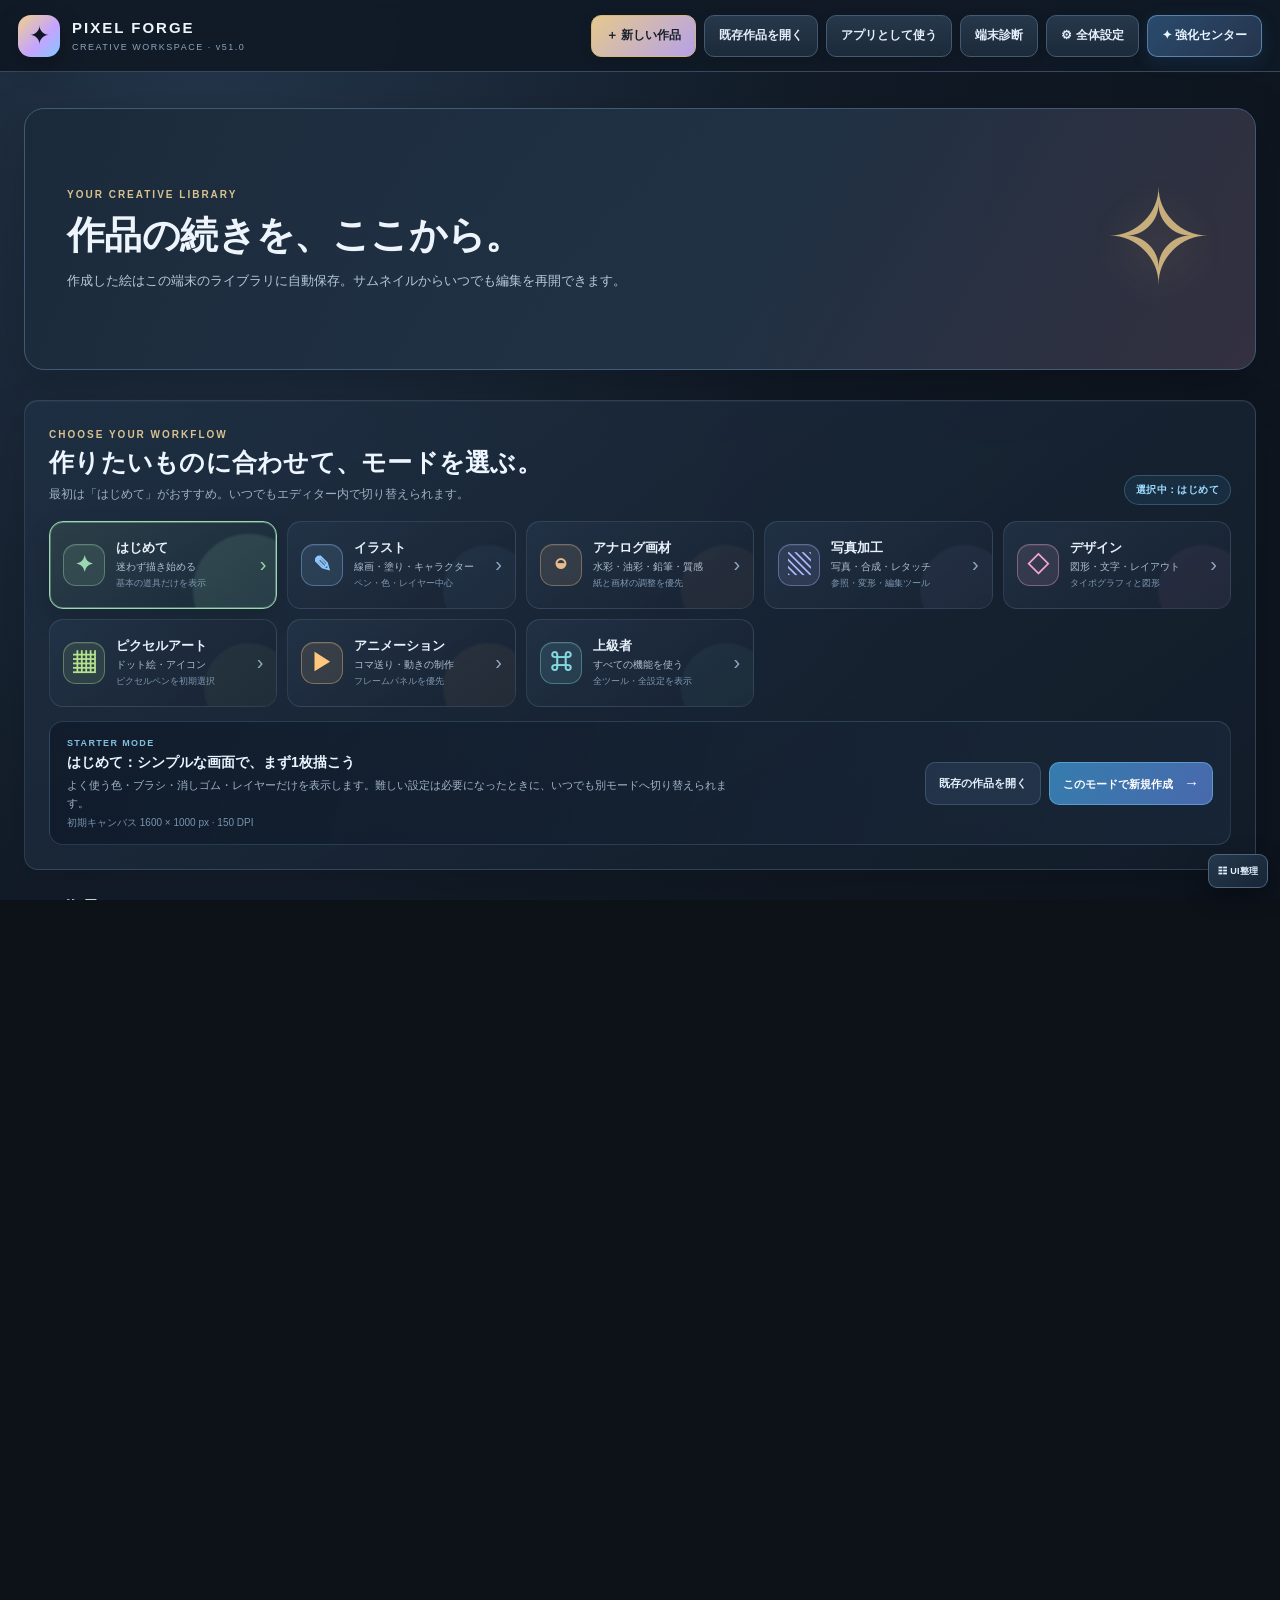
==== commit 371ddadf: "Add files via upload" ====
--- a/index.html
+++ b/index.html
@@ -8,11 +8,11 @@
 <meta name="apple-mobile-web-app-status-bar-style" content="black-translucent">
 <meta name="apple-mobile-web-app-title" content="PIXEL FORGE">
 <meta name="mobile-web-app-capable" content="yes">
-<meta name="description" content="PIXEL FORGE STUDIO v48.0 - ホーム100・エディタ200・連携UI50の強化センター">
+<meta name="description" content="PIXEL FORGE STUDIO v51.0 - 自然画材エンジン・適応UI">
 <link rel="manifest" href="manifest.webmanifest">
 <link rel="icon" href="./assets/images/icon.svg" type="image/svg+xml">
 <link rel="apple-touch-icon" sizes="180x180" href="./assets/images/apple-touch-icon.png">
-<title>PIXEL FORGE STUDIO · Web Studio Edition v48.0</title>
+<title>PIXEL FORGE STUDIO · Web Studio Edition v51.0</title>
 <style id="pf-startup-progress-critical">
 #pfStartupProgress{position:fixed;z-index:2147483000;left:50%;bottom:max(12px,env(safe-area-inset-bottom));transform:translateX(-50%);width:min(430px,calc(100vw - 24px));padding:11px 13px 10px;border:1px solid rgba(133,171,213,.32);border-radius:13px;background:rgba(13,21,32,.94);color:#eaf2ff;box-shadow:0 12px 38px rgba(0,0,0,.32);font:500 12px/1.45 system-ui,-apple-system,"Segoe UI",sans-serif;backdrop-filter:blur(14px);pointer-events:none;opacity:1;visibility:visible;transition:opacity .35s ease,transform .35s ease}
 #pfStartupProgress[hidden]{display:none!important}#pfStartupProgress.is-done{opacity:0;transform:translate(-50%,10px)}
@@ -47,6 +47,8 @@
   <link rel="stylesheet" href="./css/window-manager-v44.css">
   <link rel="stylesheet" href="./css/window-manager-v45.css">
   <link rel="stylesheet" href="./css/forge-enhancement-suite-v48.css">
+  <link rel="stylesheet" href="./css/adaptive-experience-v50.css">
+<link rel="stylesheet" href="./css/adaptive-experience-v51.css">
 </head>
 <body class="pf-home-active pf-v45-starting">
 <div id="pfStartupProgress" role="status" aria-live="polite" aria-label="PIXEL FORGEの起動状況">
@@ -104,12 +106,12 @@
 </style>
 <section class="pf-home-screen" id="homeScreen" aria-label="作品ライブラリ">
   <header class="pf-home-header">
-    <div class="pf-home-brand"><span class="pf-home-mark">✦</span><div><strong>PIXEL FORGE</strong><small>CREATIVE WORKSPACE · v48.0</small></div></div>
+    <div class="pf-home-brand"><span class="pf-home-mark">✦</span><div><strong>PIXEL FORGE</strong><small>CREATIVE WORKSPACE · v51.0</small></div></div>
     <div class="pf-home-actions"><button type="button" class="pf-home-btn pf-home-primary" id="homeNew" data-pf-home-action="new">＋ 新しい作品</button><button type="button" class="pf-home-btn" id="homeImport" data-pf-home-action="import">既存作品を開く</button><button type="button" class="pf-home-btn" id="homeInstall" data-pf-home-action="install">アプリとして使う</button><button type="button" class="pf-home-btn" id="homeDiagnostics" data-pf-home-action="diagnostics">端末診断</button><button type="button" class="pf-home-btn" id="homeSettings" data-pf-home-action="settings">⚙ 全体設定</button></div>
   </header>
   <!-- Dedicated phone home shell. The library itself remains shared with desktop. -->
   <header class="pf-home-mobile-header" aria-label="スマホ用ホームヘッダー">
-    <div class="pf-home-brand"><span class="pf-home-mark">✦</span><div><strong>PIXEL FORGE</strong><small>STUDIO · v48.0</small></div></div>
+    <div class="pf-home-brand"><span class="pf-home-mark">✦</span><div><strong>PIXEL FORGE</strong><small>STUDIO · v51.0</small></div></div>
     <div class="pf-home-mobile-head-actions">
       <button type="button" class="pf-mobile-icon-btn" data-pf-home-action="install" aria-label="アプリとして使う" title="アプリとして使う">⇧</button>
       <button type="button" class="pf-mobile-icon-btn" data-pf-home-action="diagnostics" aria-label="端末診断" title="端末診断">✓</button>
@@ -241,9 +243,9 @@
   <section class="update-notice" id="updateNotice" aria-label="アップデート情報" aria-live="polite">
     <div class="update-notice-mark" aria-hidden="true">✦</div>
     <div class="update-notice-content">
-      <div class="update-notice-title"><strong>PIXEL FORGE STUDIO v48.0 · FEATURE LAB & WORKFLOW ENHANCEMENTS</strong><span>NEW</span></div>
-      <p>ホーム100項目・エディタ200項目・連携／細部UI50項目を、既存機能へ接続する検索可能な強化センターに統合しました。</p>
-      <a href="./docs/CHANGELOG_v48_JA.md" target="_blank" rel="noopener noreferrer">v48.0の変更点を見る ↗</a>
+      <div class="update-notice-title"><strong>PIXEL FORGE STUDIO v51.0 · MATERIAL ENGINE & ADAPTIVE UI</strong><span>NEW</span></div>
+      <p>既存機能を維持しながら、スマホ／小画面PCのレイアウト、設定ドロワーの開閉、クレヨン・チョーク・パステルなどの自然画材表現を強化しました。</p>
+      <a href="./docs/CHANGELOG_v51_JA.md" target="_blank" rel="noopener noreferrer">v51.0の変更点を見る ↗</a>
     </div>
     <button type="button" class="update-notice-close" id="updateNoticeClose" aria-label="アップデート情報を閉じる" title="閉じる">×</button>
   </section>
@@ -653,6 +655,8 @@
 <script src="./js/mobile-experience-v31.js" defer data-pf-boot-module></script>
 <script src="./js/mobile-experience-v32.js" defer data-pf-boot-module></script>
 <script src="./js/mobile-studio-v39.js" defer data-pf-boot-module></script>
+<script src="./js/adaptive-experience-v50.js" defer data-pf-boot-module></script>
 <script src="./js/forge-enhancement-suite-v48.js" defer data-pf-boot-module></script>
+<script src="./js/adaptive-experience-v51.js" defer data-pf-boot-module></script>
 </body>
 </html>
--- a/css/adaptive-experience-v50.css
+++ b/css/adaptive-experience-v50.css
@@ -0,0 +1,195 @@
+/* PIXEL FORGE v50 — stable drawer, compact PC and collision-resistant layouts. */
+:root{
+  --pf-v50-gap:clamp(5px,.7vw,10px);
+  --pf-v50-panel-width:clamp(258px,27vw,360px);
+  --pf-v50-header:clamp(42px,4.2vh,54px);
+}
+*,*::before,*::after{box-sizing:border-box}
+#app,.workspace,.center,.stage,.rightbar,.leftbar{min-width:0;min-height:0}
+.topbar,.contextbar{min-width:0;max-width:100%;overscroll-behavior-x:contain}
+.topbar{gap:var(--pf-v50-gap)}
+.topbar .docname{min-width:0;max-width:min(22vw,280px);overflow:hidden;text-overflow:ellipsis;white-space:nowrap}
+.contextbar{scrollbar-width:thin}
+.contextbar .context-group{flex-shrink:0}
+.rightbar{flex:0 0 var(--pf-v50-panel-width);width:var(--pf-v50-panel-width);max-width:42vw;overflow-x:hidden;overflow-y:auto;overscroll-behavior:contain}
+.panel,.panelhead,.field,.fieldrow,.context-group{min-width:0;max-width:100%}
+.panel input:not([type=range]),.panel select,.panel textarea{max-width:100%;min-width:0}
+.panel-toolbar{position:relative;z-index:25;min-width:0}
+.panel-search-wrap{min-width:0}
+.panel-toolbar-actions{display:grid;grid-template-columns:repeat(3,minmax(0,1fr));min-width:0}
+.panel-toolbar-actions button{min-width:0;white-space:nowrap;overflow:hidden;text-overflow:ellipsis}
+
+/* Desktop work area down to small laptop dimensions. */
+@media (min-width:761px) and (max-width:1280px){
+  .topbar{min-height:42px;height:42px;padding-inline:7px;overflow-x:auto;overflow-y:hidden;white-space:nowrap;scrollbar-width:thin}
+  .topbar .brand{flex:0 0 auto;max-width:180px}
+  .topbar .brand small{display:none}
+  .topbar .docname{max-width:clamp(100px,14vw,190px);font-size:10px}
+  .topbar .topbtn{flex:0 0 auto;min-width:34px;min-height:34px;padding:5px 7px}
+  .topbar .toplabel{font-size:10px}
+  .contextbar{height:40px;min-height:40px;padding-inline:7px;gap:8px;overflow-x:auto;overflow-y:hidden}
+  .contextbar .context-group{gap:4px;font-size:10px}
+  .contextbar input[type=range]{width:clamp(48px,6vw,82px)}
+  .leftbar{width:clamp(42px,4.1vw,52px);flex-basis:clamp(42px,4.1vw,52px);padding-inline:3px}
+  .leftbar .tool{width:clamp(34px,3.5vw,42px);height:clamp(34px,3.5vw,42px)}
+  .rightbar{flex-basis:clamp(258px,27vw,330px);width:clamp(258px,27vw,330px);max-width:34vw}
+  .rightbar .panel{padding:clamp(8px,.8vw,12px)}
+  .rightbar .panelhead{min-height:34px;font-size:11px}
+  .bottombar{min-height:20px;height:20px;font-size:9px}
+  .panel-resizer{flex-basis:5px;width:5px}
+}
+@media (min-width:761px) and (max-height:720px){
+  .topbar{height:40px;min-height:40px}
+  .contextbar{height:38px;min-height:38px}
+  .rightbar .panel{padding-block:7px}
+  .rightbar .panelhead{min-height:31px}
+  .leftbar{overflow-y:auto;scrollbar-width:thin}
+  .leftbar .tool{margin-block:2px}
+  .bottombar{height:19px;min-height:19px}
+}
+@media (min-width:761px) and (max-width:1024px){
+  .topbar .toplabel{display:none}
+  .topbar .topbtn{width:36px;justify-content:center}
+  .topbar .docname{max-width:110px}
+  .rightbar{flex-basis:258px;width:258px;max-width:30vw}
+  .panel-toolbar-actions{gap:3px}
+  .panel-toolbar-actions button{padding-inline:3px;font-size:9px}
+}
+
+/* Phone/tablet: one scrim, one state flag, one transform transition. */
+@media (max-width:760px),(max-width:900px) and (any-pointer:coarse),(max-height:520px) and (any-pointer:coarse){
+  html,body{width:100%;max-width:100%;overflow:hidden}
+  #app{width:100%;height:100dvh;min-height:0;max-height:100dvh;overflow:hidden}
+  .workspace{min-width:0;min-height:0;overflow:hidden;isolation:isolate}
+  .center{flex:1 1 0;min-width:0;min-height:0;overflow:hidden}
+  .stage{min-width:0;min-height:0;overflow:hidden}
+  .topbar{flex:0 0 auto;min-width:0;max-width:100%;overflow-x:auto;overflow-y:hidden;scrollbar-width:none;white-space:nowrap}
+  .contextbar{min-width:0;max-width:100%;overflow-x:auto;overflow-y:hidden;scrollbar-width:none}
+  .pf-mobile-studio-top,.pf-mobile-studio-bottom{max-width:100%;min-width:0}
+  #rightbar.pf-mobile-v39{
+    display:flex!important;position:fixed!important;z-index:12020!important;
+    top:var(--pf-v44-visual-top,env(safe-area-inset-top,0px));right:0;bottom:auto;left:auto;
+    width:min(470px,var(--pf-v44-visual-width,100vw));max-width:min(100vw,var(--pf-v44-visual-width,100vw));
+    height:var(--pf-v44-visual-height,100dvh);max-height:var(--pf-v44-visual-height,100dvh);
+    padding:0 0 max(8px,env(safe-area-inset-bottom,0px));
+    border:0;border-left:1px solid #536981;border-radius:16px 0 0 0;
+    overflow-x:hidden;overflow-y:auto;overscroll-behavior:contain;-webkit-overflow-scrolling:touch;
+    transform:translate3d(calc(100% + 14px),0,0);opacity:1;visibility:hidden;pointer-events:none;
+    transition:transform 220ms cubic-bezier(.18,.72,.22,1),visibility 0s linear 220ms;
+    animation:none!important;will-change:transform;backface-visibility:hidden;
+  }
+  body.mobile-panel-open #rightbar.pf-mobile-v39{
+    transform:translate3d(0,0,0);visibility:visible;pointer-events:auto;
+    transition:transform 220ms cubic-bezier(.18,.72,.22,1),visibility 0s;
+    animation:none!important;
+  }
+  .workspace.panel-open #rightbar,.workspace.panel-open .rightbar{animation:none!important}
+  #mobilePanelScrim.mobile-panel-scrim{
+    display:block!important;position:fixed!important;z-index:12010!important;
+    top:var(--pf-v44-visual-top,0px);left:var(--pf-v44-visual-left,0px);right:auto;bottom:auto;
+    width:var(--pf-v44-visual-width,100vw);height:var(--pf-v44-visual-height,100dvh);
+    margin:0;padding:0;background:rgba(4,8,13,.62);backdrop-filter:blur(2px);
+    opacity:0;visibility:hidden;pointer-events:none;
+    transition:opacity 180ms ease,visibility 0s linear 180ms;
+  }
+  body.mobile-panel-open #mobilePanelScrim.mobile-panel-scrim{
+    opacity:1;visibility:visible;pointer-events:auto;transition:opacity 180ms ease,visibility 0s;
+  }
+  .drawer-scrim{display:none!important}
+  body.mobile-panel-open .mobile-dock{opacity:.18;filter:none;pointer-events:none}
+  .rightbar .mobile-panel-head{flex:0 0 48px;min-height:48px}
+  .rightbar .mobile-panel-head button,#mobilePanelClose{width:44px;height:44px;min-width:44px;min-height:44px;display:grid;place-items:center;touch-action:manipulation}
+  .panel-toolbar{position:relative;top:auto;z-index:24;flex:0 0 auto}
+  .panel-search-wrap{display:grid;grid-template-columns:20px minmax(0,1fr) 34px;align-items:center}
+  .panel-toolbar-actions{display:grid;grid-template-columns:repeat(3,minmax(0,1fr));gap:4px}
+  .panel-toolbar-actions button{min-height:38px;padding:4px 3px;font-size:10px}
+}
+@media (max-width:420px){
+  #rightbar.pf-mobile-v39{width:100vw;max-width:100vw;border-radius:0}
+  .pf-mobile-studio-bottom{grid-template-columns:repeat(5,minmax(0,1fr));gap:3px}
+  .pf-mobile-studio-bottom button{font-size:9px}
+  .panel-toolbar-actions button{font-size:9px}
+}
+@media (prefers-reduced-motion:reduce){
+  #rightbar.pf-mobile-v39,#mobilePanelScrim.mobile-panel-scrim{transition:none!important;animation:none!important}
+}
+
+/* User-selectable density; the automatic responsive rules remain the default. */
+.pf-density-toggle{display:inline-flex;align-items:center;justify-content:center;gap:5px;min-width:64px;padding-inline:8px}
+.pf-density-toggle .pf-density-icon{font-size:15px;line-height:1}
+.pf-density-toggle[aria-pressed=true]{border-color:#88bce9;background:linear-gradient(145deg,#344d68,#25384c)}
+body.pf-force-compact:not(.mobile-layout) .topbar{height:40px;min-height:40px}
+body.pf-force-compact:not(.mobile-layout) .contextbar{height:36px;min-height:36px}
+body.pf-force-compact:not(.mobile-layout) .rightbar{flex-basis:270px;width:270px}
+body.pf-force-compact:not(.mobile-layout) .leftbar{width:44px;flex-basis:44px}
+body.pf-force-comfortable:not(.mobile-layout) .topbar{height:52px;min-height:52px}
+body.pf-force-comfortable:not(.mobile-layout) .contextbar{height:48px;min-height:48px}
+@media(max-width:760px),(max-width:900px) and (any-pointer:coarse),(max-height:520px) and (any-pointer:coarse){.pf-density-toggle{display:none!important}}
+@media(min-width:761px) and (max-width:1280px){.pf-density-toggle .toplabel{display:inline}}
+
+.pf-focus-toggle{display:inline-flex;align-items:center;justify-content:center;gap:5px;min-width:58px;padding-inline:8px}
+.pf-focus-toggle[aria-pressed=true]{border-color:#d3b77d;background:linear-gradient(145deg,#5b4b31,#3a3327);color:#fff3d4}
+body.pf-canvas-focus .workspace .leftbar,
+body.pf-canvas-focus .workspace #rightbar,
+body.pf-canvas-focus .workspace .panel-resizer,
+body.pf-canvas-focus .center>.contextbar{display:none!important}
+body.pf-canvas-focus .workspace .center{flex:1 1 100%;min-width:0}
+body.pf-canvas-focus .workspace .stage{min-height:0;flex:1 1 100%}
+body.pf-canvas-focus .workspace .bottombar{opacity:.62}
+@media(max-width:760px),(max-width:900px) and (any-pointer:coarse),(max-height:520px) and (any-pointer:coarse){.pf-focus-toggle .toplabel{display:none}.pf-focus-toggle{min-width:36px;width:36px;padding-inline:4px}}
+
+/* Fix the actual mobile hit-test issue: the editor topbar used to paint above
+   the drawer close control because .workspace had no stacking level. Elevate
+   the workspace only while the drawer is open; the existing scrim still sits
+   between the workspace content and #rightbar. */
+@media (max-width:760px), (max-width:900px) and (any-pointer:coarse), (max-height:520px) and (any-pointer:coarse){
+  body.mobile-panel-open .workspace.panel-open{
+    position:relative!important;
+    z-index:11!important;
+    isolation:isolate;
+  }
+  body.mobile-panel-open #mobilePanelScrim{z-index:12010!important;}
+  body.mobile-panel-open #rightbar.pf-mobile-v39{z-index:12020!important;}
+  body.mobile-panel-open #mobilePanelClose{
+    position:relative!important;
+    z-index:12031!important;
+    min-width:44px;min-height:44px;
+    touch-action:manipulation;
+  }
+}
+
+/* Small-PC vertical economy: retain the release link but remove repeated prose. */
+@media (min-width:761px) and (max-width:1280px){
+  .update-notice{min-height:42px;padding:5px 10px;gap:8px}
+  .update-notice-mark{width:26px;height:26px;flex:0 0 26px}
+  .update-notice-content{min-width:0;display:grid;grid-template-columns:minmax(0,1fr) auto;align-items:center;column-gap:12px;row-gap:1px}
+  .update-notice-title{font-size:10px;min-width:0;overflow:hidden;text-overflow:ellipsis;white-space:nowrap}
+  .update-notice-content p{display:none}
+  .update-notice-content a{font-size:9px;white-space:nowrap}
+  .update-notice-close{width:28px;height:28px;flex:0 0 28px}
+}
+@media (min-width:761px) and (max-height:640px){
+  .update-notice{min-height:34px;padding-block:3px}
+  .update-notice-mark{display:none}
+  .update-notice-content a{display:none}
+  .update-notice-title{font-size:9px}
+  .pf-beginner-coach,.pf-mode-coach,.beginner-coach{max-height:44px;min-height:0;padding-block:4px;overflow:hidden}
+}
+@media (min-width:761px) and (max-width:900px){
+  .rightbar{flex:0 0 260px;width:260px;max-width:34vw;min-width:248px}
+  .rightbar .panelhead{font-size:10px;letter-spacing:.01em}
+  .rightbar .panelhead small{font-size:9px}
+  .panel-toolbar{padding:8px}
+  .panel-toolbar-actions button{min-height:32px}
+}
+
+/* Keep UI organiser reachable without covering the inspector or sliders. */
+#pfUiFab.pf-ui-fab-inline{
+  position:static!important;display:inline-flex;flex:0 0 34px;width:34px;height:34px;min-height:34px;
+  align-items:center;justify-content:center;margin:0 3px;padding:0;border-radius:8px;
+  font-size:14px;line-height:1;box-shadow:none;transform:none;transition:background .15s,border-color .15s;
+}
+#pfUiFab.pf-ui-fab-inline:hover{transform:none;border-color:#91c2ef;box-shadow:none}
+@media(max-width:760px),(max-width:900px) and (any-pointer:coarse),(max-height:520px) and (any-pointer:coarse){
+  body.mobile-panel-open #pfUiFab{opacity:0;visibility:hidden;pointer-events:none;transform:translateY(8px)}
+}
--- a/css/adaptive-experience-v51.css
+++ b/css/adaptive-experience-v51.css
@@ -0,0 +1,147 @@
+/* PIXEL FORGE STUDIO v51.0 — interaction stability and responsive polish.
+   Intentionally does not modify the page/canvas background colours. */
+
+/* Shared sizing guards: flex children must be allowed to shrink instead of overlap. */
+#app,.workspace,.center,.stage,#rightbar,.panel,.panelhead,.field,.fieldrow,
+.topbar,.contextbar,.context-group,.pf-mobile-studio-top,.pf-mobile-studio-bottom{
+  min-width:0;
+  box-sizing:border-box;
+}
+.topbar,.contextbar{max-width:100%;}
+.topbar>* ,.contextbar>*{min-width:0;}
+
+/* The selection popover is portalled to body; always keep it above its owner. */
+.pf-brush-picker-popover,.pf-select-popover{
+  z-index:13050;
+  max-width:calc(100vw - 20px);
+  max-height:min(70dvh,390px);
+  overscroll-behavior:contain;
+  touch-action:pan-y;
+}
+.pf-brush-picker-popover[hidden]{display:none!important;}
+.pf-select-list{min-width:0;max-width:100%;overscroll-behavior:contain;-webkit-overflow-scrolling:touch;}
+.pf-select-trigger{min-width:0;max-width:100%;overflow:hidden;text-overflow:ellipsis;}
+.pf-brush-option-label{min-width:0;overflow-wrap:anywhere;}
+
+/* Compact desktop / small laptop: keep the editor itself usable, not squeezed. */
+@media (min-width:761px) and (max-width:1180px){
+  #app,.workspace{min-width:0;max-width:100%;overflow:hidden;}
+  .topbar{gap:clamp(3px,.55vw,7px);padding-inline:6px;overflow-x:auto;overflow-y:hidden;scrollbar-width:thin;overscroll-behavior-x:contain;}
+  .topbar .brand{flex:0 0 auto;max-width:150px;}
+  .topbar .docname{min-width:74px;max-width:clamp(78px,11vw,132px);}
+  .topbar .topbtn,.topbar .topicon{flex:0 0 auto;}
+  .contextbar{gap:clamp(4px,.55vw,8px);padding-inline:6px;overflow-x:auto;overflow-y:hidden;scrollbar-width:thin;overscroll-behavior-x:contain;}
+  .contextbar .context-group{flex:0 0 auto;min-width:max-content;}
+  .leftbar{flex:0 0 clamp(40px,4vw,48px);width:clamp(40px,4vw,48px);padding-inline:2px;}
+  .leftbar .tool{width:clamp(32px,3.2vw,39px);height:clamp(32px,3.2vw,39px);}
+  #rightbar.rightbar{
+    position:relative!important;inset:auto!important;align-self:stretch;
+    flex:0 0 clamp(246px,25vw,288px);width:clamp(246px,25vw,288px);
+    max-width:30vw;min-width:0;height:auto!important;max-height:none;
+  }
+  .center{flex:1 1 0%;width:auto;min-width:0;}
+  #rightbar .panel{min-width:0;padding-inline:clamp(7px,.7vw,10px);}
+  #rightbar .panelhead{gap:5px;flex-wrap:wrap;}
+  .panel-toolbar-actions{grid-template-columns:repeat(3,minmax(0,1fr));gap:4px;}
+  .panel-toolbar-actions button{min-width:0;padding-inline:4px;overflow:hidden;text-overflow:ellipsis;}
+}
+@media (min-width:761px) and (max-width:900px){
+  .topbar .brand small,.topbar .toplabel{display:none!important;}
+  .topbar .brand{max-width:108px;}
+  .topbar .docname{max-width:82px;}
+  #rightbar.rightbar{flex-basis:246px;width:246px;max-width:32vw;}
+}
+@media (min-width:761px) and (max-height:620px){
+  .topbar{min-height:38px;height:38px;}
+  .contextbar{min-height:35px;height:35px;}
+  .leftbar{overflow-y:auto;scrollbar-width:thin;}
+  .leftbar .tool{margin-block:1px;}
+  #rightbar .panel{padding-block:6px;}
+  #rightbar .panelhead{min-height:29px;}
+  .bottombar{min-height:18px;height:18px;}
+}
+
+/* Mobile drawer: one stable transform state, never display:none/flex-toggle. */
+@media (max-width:760px),(max-width:900px) and (any-pointer:coarse),(max-height:520px) and (any-pointer:coarse){
+  html,body{width:100%;max-width:100%;overflow:hidden;}
+  #app{width:100%;height:100dvh;min-height:0;max-height:100dvh;overflow:hidden;}
+  .workspace{width:100%;min-width:0;min-height:0;overflow:hidden;}
+  .center,.stage{min-width:0;min-height:0;overflow:hidden;}
+  .topbar{min-width:0;max-width:100%;overflow-x:auto;overflow-y:hidden;scrollbar-width:none;overscroll-behavior-x:contain;}
+  .contextbar{min-width:0;max-width:100%;overflow-x:auto;overflow-y:hidden;scrollbar-width:none;overscroll-behavior-x:contain;}
+  #mobilePanelScrim{
+    display:block!important;position:fixed;inset:0;z-index:12010;
+    opacity:0;visibility:hidden;pointer-events:none;
+    transition:opacity 180ms ease,visibility 0s linear 180ms;
+    background:#04080dbb;backdrop-filter:blur(2px);-webkit-backdrop-filter:blur(2px);
+  }
+  body.mobile-panel-open #mobilePanelScrim{
+    opacity:1;visibility:visible;pointer-events:auto;
+    transition:opacity 180ms ease,visibility 0s;
+  }
+  #rightbar.pf-mobile-v39{
+    display:flex!important;flex-direction:column!important;
+    position:fixed!important;z-index:12020!important;
+    top:var(--pf-v44-visual-top,env(safe-area-inset-top,0px));right:0;bottom:auto;left:auto;
+    width:min(440px,100vw);max-width:min(100vw,100%);min-width:0;
+    height:var(--pf-v44-visual-height,100dvh);max-height:var(--pf-v44-visual-height,100dvh);
+    padding:0 0 max(8px,env(safe-area-inset-bottom,0px));
+    border:0;border-left:1px solid #536981;border-radius:15px 0 0 0;
+    overflow-x:hidden;overflow-y:auto;overscroll-behavior:contain;
+    -webkit-overflow-scrolling:touch;touch-action:pan-y;
+    transform:translate3d(calc(100% + 12px),0,0);
+    opacity:1;visibility:hidden;pointer-events:none;
+    transition:transform 230ms cubic-bezier(.2,.72,.22,1),visibility 0s linear 230ms;
+    animation:none!important;will-change:transform;backface-visibility:hidden;
+  }
+  body.mobile-panel-open #rightbar.pf-mobile-v39{
+    transform:translate3d(0,0,0);visibility:visible;pointer-events:auto;
+    transition:transform 230ms cubic-bezier(.2,.72,.22,1),visibility 0s;
+  }
+  #rightbar.pf-mobile-v39 .mobile-panel-head{
+    position:sticky;top:0;z-index:20;flex:0 0 auto;min-height:50px;
+    display:flex;align-items:center;padding-inline:12px;
+  }
+  #rightbar.pf-mobile-v39 #mobilePanelClose{
+    position:relative;z-index:12031;display:grid;place-items:center;
+    min-width:44px;min-height:44px;flex:0 0 44px;touch-action:manipulation;
+  }
+  #rightbar.pf-mobile-v39 .pf-mobile-panel-nav{
+    position:sticky;top:50px;z-index:19;min-width:0;
+    grid-template-columns:repeat(5,minmax(0,1fr));
+  }
+  #rightbar.pf-mobile-v39 .panel,
+  #rightbar.pf-mobile-v39 .field,
+  #rightbar.pf-mobile-v39 .fieldrow{min-width:0;max-width:100%;}
+  #rightbar.pf-mobile-v39 .panel{flex:0 0 auto;width:100%;padding-inline:clamp(8px,3vw,13px);}
+  #rightbar.pf-mobile-v39 input:not([type=range]),
+  #rightbar.pf-mobile-v39 textarea,
+  #rightbar.pf-mobile-v39 .pf-select-trigger{min-width:0;max-width:100%;}
+  #rightbar.pf-mobile-v39 input[type=range]{min-height:34px;touch-action:pan-y;}
+  .pf-brush-picker-popover,.pf-select-popover{
+    position:fixed;z-index:13050;left:max(10px,env(safe-area-inset-left));
+    max-width:calc(100vw - 20px);max-height:min(68dvh,390px);
+  }
+  .pf-mobile-studio-top,.pf-mobile-studio-bottom{min-width:0;max-width:100%;}
+}
+@media (max-width:460px){
+  .pf-mobile-top-row{grid-template-columns:auto minmax(72px,1fr) 44px;gap:4px;}
+  .pf-mobile-top-row>label{font-size:9px;}
+  #pfMobileProjectLabel{display:none;}
+  .pf-mobile-control-row{grid-template-columns:auto minmax(30px,1fr) auto minmax(30px,1fr);gap:3px;}
+  .pf-mobile-control-row label{font-size:8px;}
+  .pf-mobile-studio-bottom{gap:3px;padding-inline:4px;}
+  .pf-mobile-studio-bottom button{min-height:44px;font-size:9px;}
+  #rightbar.pf-mobile-v39 .pf-mobile-panel-nav{gap:3px;padding-inline:4px;}
+  #rightbar.pf-mobile-v39 .pf-mobile-panel-nav button{min-width:0;padding-inline:1px;font-size:9px;}
+}
+@media (max-height:520px) and (any-pointer:coarse){
+  #rightbar.pf-mobile-v39 .mobile-panel-head{min-height:42px;}
+  #rightbar.pf-mobile-v39 .pf-mobile-panel-nav{top:42px;}
+  #rightbar.pf-mobile-v39 .panel{padding-block:7px;}
+  .pf-mobile-studio-top{gap:3px;padding-block:3px;}
+  .pf-mobile-studio-bottom{min-height:46px;padding-block:3px;}
+}
+@media (prefers-reduced-motion:reduce){
+  #rightbar.pf-mobile-v39,#mobilePanelScrim,.pf-brush-picker-popover{transition:none!important;animation:none!important;}
+}
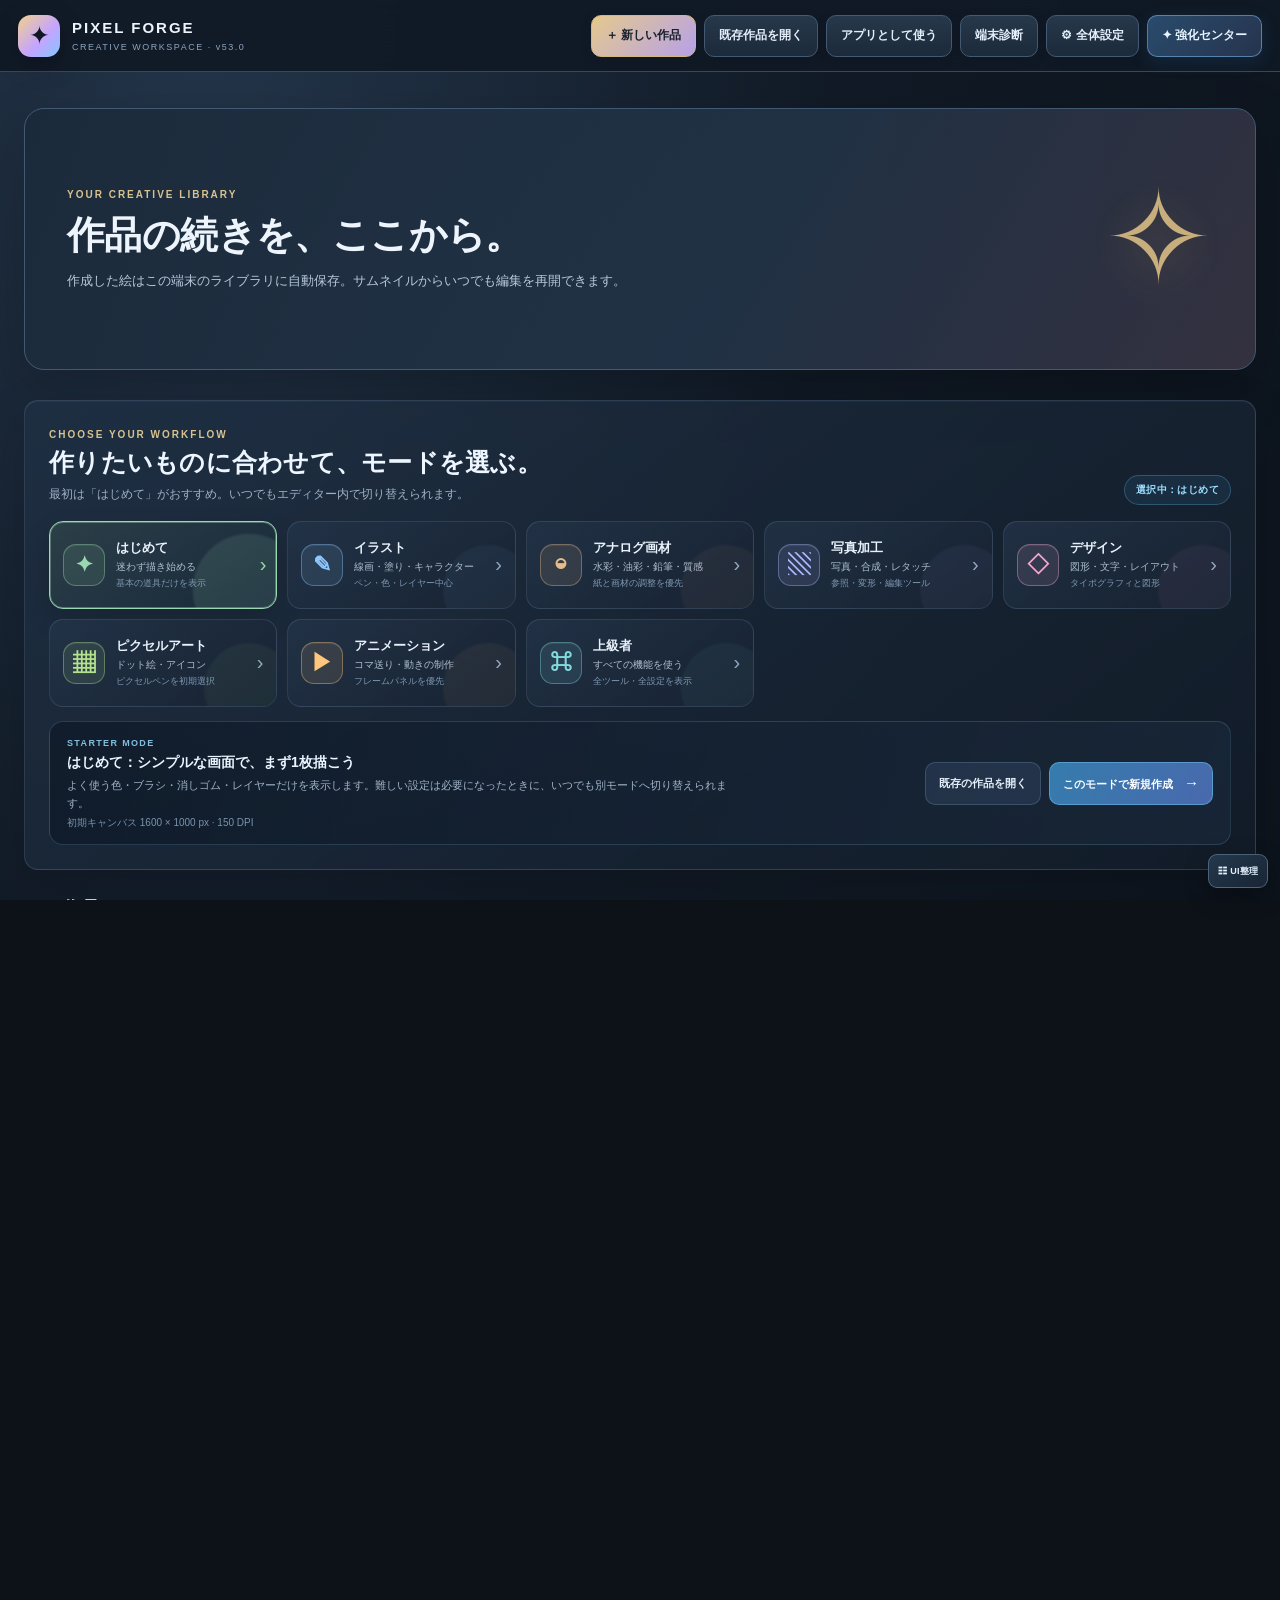
==== commit c34ae7bf: "Add files via upload" ====
--- a/index.html
+++ b/index.html
@@ -8,11 +8,11 @@
 <meta name="apple-mobile-web-app-status-bar-style" content="black-translucent">
 <meta name="apple-mobile-web-app-title" content="PIXEL FORGE">
 <meta name="mobile-web-app-capable" content="yes">
-<meta name="description" content="PIXEL FORGE STUDIO v51.0 - 自然画材エンジン・適応UI">
+<meta name="description" content="PIXEL FORGE STUDIO v53.0 - 自然画材・低遅延描画・適応UI">
 <link rel="manifest" href="manifest.webmanifest">
 <link rel="icon" href="./assets/images/icon.svg" type="image/svg+xml">
 <link rel="apple-touch-icon" sizes="180x180" href="./assets/images/apple-touch-icon.png">
-<title>PIXEL FORGE STUDIO · Web Studio Edition v51.0</title>
+<title>PIXEL FORGE STUDIO · Web Studio Edition v53.0</title>
 <style id="pf-startup-progress-critical">
 #pfStartupProgress{position:fixed;z-index:2147483000;left:50%;bottom:max(12px,env(safe-area-inset-bottom));transform:translateX(-50%);width:min(430px,calc(100vw - 24px));padding:11px 13px 10px;border:1px solid rgba(133,171,213,.32);border-radius:13px;background:rgba(13,21,32,.94);color:#eaf2ff;box-shadow:0 12px 38px rgba(0,0,0,.32);font:500 12px/1.45 system-ui,-apple-system,"Segoe UI",sans-serif;backdrop-filter:blur(14px);pointer-events:none;opacity:1;visibility:visible;transition:opacity .35s ease,transform .35s ease}
 #pfStartupProgress[hidden]{display:none!important}#pfStartupProgress.is-done{opacity:0;transform:translate(-50%,10px)}
@@ -49,6 +49,8 @@
   <link rel="stylesheet" href="./css/forge-enhancement-suite-v48.css">
   <link rel="stylesheet" href="./css/adaptive-experience-v50.css">
 <link rel="stylesheet" href="./css/adaptive-experience-v51.css">
+<link rel="stylesheet" href="./css/adaptive-experience-v52.css">
+<link rel="stylesheet" href="./css/adaptive-experience-v53.css">
 </head>
 <body class="pf-home-active pf-v45-starting">
 <div id="pfStartupProgress" role="status" aria-live="polite" aria-label="PIXEL FORGEの起動状況">
@@ -61,7 +63,7 @@
 (function(){
   'use strict';
   var root=document.getElementById('pfStartupProgress');if(!root)return;
-  var started=performance.now(),value=4,loaded=0,failed=0,total=21,done=false,appLoaded=false;
+  var started=performance.now(),value=4,loaded=0,failed=0,total=24,done=false,appLoaded=false;
   var title=document.getElementById('pfStartupTitle'),detail=document.getElementById('pfStartupDetail'),percent=document.getElementById('pfStartupPercent'),fill=document.getElementById('pfStartupFill'),elapsed=document.getElementById('pfStartupElapsed'),retry=document.getElementById('pfStartupRetry');
   function paint(){if(elapsed)elapsed.textContent=((performance.now()-started)/1000).toFixed(1)+'秒';}
   function set(next,label,sub){if(done)return;value=Math.max(value,Math.min(100,Math.max(0,Number(next)||0)));if(title&&label)title.textContent=label;if(detail&&sub!==undefined)detail.textContent=sub;if(percent)percent.textContent=Math.round(value)+'%';if(fill){fill.style.width=value+'%';fill.setAttribute('aria-valuenow',String(Math.round(value)));}paint();}
@@ -106,12 +108,12 @@
 </style>
 <section class="pf-home-screen" id="homeScreen" aria-label="作品ライブラリ">
   <header class="pf-home-header">
-    <div class="pf-home-brand"><span class="pf-home-mark">✦</span><div><strong>PIXEL FORGE</strong><small>CREATIVE WORKSPACE · v51.0</small></div></div>
+    <div class="pf-home-brand"><span class="pf-home-mark">✦</span><div><strong>PIXEL FORGE</strong><small>CREATIVE WORKSPACE · v53.0</small></div></div>
     <div class="pf-home-actions"><button type="button" class="pf-home-btn pf-home-primary" id="homeNew" data-pf-home-action="new">＋ 新しい作品</button><button type="button" class="pf-home-btn" id="homeImport" data-pf-home-action="import">既存作品を開く</button><button type="button" class="pf-home-btn" id="homeInstall" data-pf-home-action="install">アプリとして使う</button><button type="button" class="pf-home-btn" id="homeDiagnostics" data-pf-home-action="diagnostics">端末診断</button><button type="button" class="pf-home-btn" id="homeSettings" data-pf-home-action="settings">⚙ 全体設定</button></div>
   </header>
   <!-- Dedicated phone home shell. The library itself remains shared with desktop. -->
   <header class="pf-home-mobile-header" aria-label="スマホ用ホームヘッダー">
-    <div class="pf-home-brand"><span class="pf-home-mark">✦</span><div><strong>PIXEL FORGE</strong><small>STUDIO · v51.0</small></div></div>
+    <div class="pf-home-brand"><span class="pf-home-mark">✦</span><div><strong>PIXEL FORGE</strong><small>STUDIO · v53.0</small></div></div>
     <div class="pf-home-mobile-head-actions">
       <button type="button" class="pf-mobile-icon-btn" data-pf-home-action="install" aria-label="アプリとして使う" title="アプリとして使う">⇧</button>
       <button type="button" class="pf-mobile-icon-btn" data-pf-home-action="diagnostics" aria-label="端末診断" title="端末診断">✓</button>
@@ -243,9 +245,9 @@
   <section class="update-notice" id="updateNotice" aria-label="アップデート情報" aria-live="polite">
     <div class="update-notice-mark" aria-hidden="true">✦</div>
     <div class="update-notice-content">
-      <div class="update-notice-title"><strong>PIXEL FORGE STUDIO v51.0 · MATERIAL ENGINE & ADAPTIVE UI</strong><span>NEW</span></div>
+      <div class="update-notice-title"><strong>PIXEL FORGE STUDIO v53.0 · NATURAL MEDIA & RESPONSIVE WORKSPACE</strong><span>NEW</span></div>
       <p>既存機能を維持しながら、スマホ／小画面PCのレイアウト、設定ドロワーの開閉、クレヨン・チョーク・パステルなどの自然画材表現を強化しました。</p>
-      <a href="./docs/CHANGELOG_v51_JA.md" target="_blank" rel="noopener noreferrer">v51.0の変更点を見る ↗</a>
+      <a href="./docs/CHANGELOG_v53_JA.md" target="_blank" rel="noopener noreferrer">v53.0の変更点を見る ↗</a>
     </div>
     <button type="button" class="update-notice-close" id="updateNoticeClose" aria-label="アップデート情報を閉じる" title="閉じる">×</button>
   </section>
@@ -658,5 +660,6 @@
 <script src="./js/adaptive-experience-v50.js" defer data-pf-boot-module></script>
 <script src="./js/forge-enhancement-suite-v48.js" defer data-pf-boot-module></script>
 <script src="./js/adaptive-experience-v51.js" defer data-pf-boot-module></script>
+<script src="./js/adaptive-experience-v53.js" defer data-pf-boot-module></script>
 </body>
 </html>
--- a/css/adaptive-experience-v52.css
+++ b/css/adaptive-experience-v52.css
@@ -0,0 +1,45 @@
+/* PIXEL FORGE STUDIO v52 — layout and interaction conflict guard.
+   Keeps the existing visual identity and all canvas/background colours. */
+*,*::before,*::after{box-sizing:border-box}
+#app,.workspace,.center,.stage,#rightbar,.topbar,.contextbar{min-width:0}
+@media (max-width:760px),(max-width:900px) and (any-pointer:coarse),(max-height:520px) and (any-pointer:coarse){
+  #rightbar.pf-mobile-v39{
+    contain:layout paint;
+    overscroll-behavior:contain;
+    -webkit-tap-highlight-color:transparent;
+  }
+  #rightbar.pf-mobile-v39 #mobilePanelClose,
+  #panelToggle,#mobilePanelToggle,#mobilePanelScrim{
+    touch-action:manipulation;
+    -webkit-tap-highlight-color:transparent;
+  }
+  #rightbar.pf-mobile-v39.collapsed{
+    visibility:hidden!important;
+    pointer-events:none!important;
+    transform:translate3d(calc(100% + 12px),0,0)!important;
+  }
+  body.mobile-panel-open #rightbar.pf-mobile-v39{
+    visibility:visible!important;
+    pointer-events:auto!important;
+    transform:translate3d(0,0,0)!important;
+  }
+  #mobilePanelScrim{will-change:opacity;touch-action:pan-y}
+  #rightbar.pf-mobile-v39 .mobile-panel-head,
+  #rightbar.pf-mobile-v39 .pf-mobile-panel-nav{flex-shrink:0}
+  #rightbar.pf-mobile-v39 .panel{overflow:visible}
+  .pf-select-popover,.pf-brush-picker-popover{overscroll-behavior:contain}
+}
+@media (min-width:761px) and (max-width:1280px){
+  .workspace{min-width:0;overflow:hidden}
+  .topbar,.contextbar{max-width:100%;overflow-x:auto;overscroll-behavior-x:contain}
+  .topbar>* ,.contextbar>*{flex-shrink:0}
+  #rightbar.rightbar{min-width:0}
+}
+@media (max-height:680px) and (min-width:761px){
+  .topbar{min-height:36px}
+  .contextbar{min-height:32px}
+  #rightbar .panel{padding-block:5px}
+}
+@media (prefers-reduced-motion:reduce){
+  #rightbar.pf-mobile-v39,#mobilePanelScrim{transition:none!important;animation:none!important}
+}
--- a/css/adaptive-experience-v53.css
+++ b/css/adaptive-experience-v53.css
@@ -0,0 +1,202 @@
+/* PIXEL FORGE STUDIO v53.0
+   Responsive finishing layer. Keeps the established colour palette/backgrounds.
+   Mobile drawer visibility is driven by body.mobile-panel-open only. */
+*,*::before,*::after{box-sizing:border-box}
+#app,.workspace,.center,.stage,#rightbar,.topbar,.contextbar,.panel,.field,.fieldrow{min-width:0}
+.topbar,.contextbar{max-width:100%}
+
+/* Compact desktop and small laptop layouts. */
+@media (min-width:761px) and (max-width:1180px){
+  #app,.workspace{min-width:0;max-width:100%;overflow:hidden}
+  .topbar,.contextbar{max-width:100%;min-width:0;overflow-x:auto;overflow-y:hidden;overscroll-behavior-x:contain;scrollbar-width:thin}
+  .topbar>* ,.contextbar>*{flex-shrink:0}
+  .center{flex:1 1 0%;width:auto;min-width:0}
+  #rightbar.rightbar{flex:0 0 clamp(232px,24vw,282px);width:clamp(232px,24vw,282px);max-width:30vw;min-width:0}
+  #rightbar .panel{min-width:0;padding-inline:clamp(7px,.7vw,10px)}
+  #rightbar .fieldrow>*{min-width:0;max-width:100%}
+  .panel-toolbar-actions{display:grid;grid-template-columns:repeat(3,minmax(0,1fr));gap:4px}
+  .panel-toolbar-actions button{min-width:0;padding-inline:4px;overflow:hidden;text-overflow:ellipsis}
+}
+@media (min-width:761px) and (max-width:940px){
+  .topbar .brand small,.topbar .toplabel{display:none!important}
+  .topbar .brand{max-width:102px}
+  .topbar .docname{max-width:78px;min-width:64px}
+  #rightbar.rightbar{flex-basis:232px;width:232px;max-width:31vw}
+}
+@media (min-width:761px) and (max-height:680px){
+  .topbar{min-height:36px;height:36px}
+  .contextbar{min-height:33px;height:33px}
+  .leftbar{overflow-y:auto;scrollbar-width:thin}
+  .leftbar .tool{margin-block:1px}
+  #rightbar .panel{padding-block:5px}
+  #rightbar .panelhead{min-height:29px}
+  .bottombar{min-height:18px;height:18px}
+}
+
+/* Mobile/tablet: one transform-based drawer (never display:none/flex-toggle). */
+@media (max-width:760px),(max-width:900px) and (any-pointer:coarse),(max-height:520px) and (any-pointer:coarse){
+  html,body{width:100%;max-width:100%;overflow:hidden}
+  #app{width:100%;height:100dvh;min-height:0;max-height:100dvh;overflow:hidden}
+  .workspace{width:100%;min-width:0;min-height:0;overflow:hidden}
+  .center,.stage{min-width:0;min-height:0;overflow:hidden}
+  .topbar,.contextbar{min-width:0;max-width:100%;overflow-x:auto;overflow-y:hidden;overscroll-behavior-x:contain;scrollbar-width:none}
+  .topbar::-webkit-scrollbar,.contextbar::-webkit-scrollbar{display:none}
+
+  #rightbar.pf-mobile-v39{
+    display:flex!important;flex-direction:column!important;
+    position:fixed!important;z-index:12020!important;
+    top:var(--pf-v44-visual-top,env(safe-area-inset-top,0px))!important;
+    right:0!important;bottom:auto!important;left:auto!important;
+    width:min(440px,100vw)!important;max-width:100vw!important;min-width:0!important;
+    height:var(--pf-v44-visual-height,100dvh)!important;max-height:var(--pf-v44-visual-height,100dvh)!important;
+    padding:0 0 max(8px,env(safe-area-inset-bottom,0px))!important;
+    overflow-x:hidden!important;overflow-y:auto!important;overscroll-behavior:contain;
+    -webkit-overflow-scrolling:touch;touch-action:pan-y;
+    transform:translate3d(calc(100% + 2px),0,0)!important;
+    opacity:1!important;visibility:hidden!important;pointer-events:none!important;
+    transition:transform 230ms cubic-bezier(.2,.72,.22,1),visibility 0s linear 230ms!important;
+    animation:none!important;will-change:transform;backface-visibility:hidden;
+  }
+  body.mobile-panel-open #rightbar.pf-mobile-v39{
+    transform:translate3d(0,0,0)!important;visibility:visible!important;pointer-events:auto!important;
+    transition:transform 230ms cubic-bezier(.2,.72,.22,1),visibility 0s!important;
+  }
+  #rightbar.pf-mobile-v39.collapsed{visibility:hidden!important;pointer-events:none!important}
+  body.mobile-panel-open #rightbar.pf-mobile-v39:not(.collapsed){visibility:visible!important;pointer-events:auto!important}
+
+  #mobilePanelScrim{
+    display:block!important;position:fixed!important;inset:0!important;z-index:12010!important;
+    opacity:0;visibility:hidden;pointer-events:none;
+    transition:opacity 180ms ease,visibility 0s linear 180ms!important;
+    touch-action:pan-y;-webkit-tap-highlight-color:transparent;
+  }
+  body.mobile-panel-open #mobilePanelScrim{
+    opacity:1;visibility:visible;pointer-events:auto;
+    transition:opacity 180ms ease,visibility 0s!important;
+  }
+  #rightbar.pf-mobile-v39 .mobile-panel-head{
+    position:sticky!important;top:0!important;z-index:40!important;display:flex!important;
+    flex:0 0 50px!important;min-height:50px!important;align-items:center;justify-content:space-between;
+    padding-inline:12px!important;
+  }
+  #rightbar.pf-mobile-v39 #mobilePanelClose{
+    display:grid!important;place-items:center;position:relative!important;z-index:41!important;
+    flex:0 0 44px!important;width:44px!important;min-width:44px!important;height:44px!important;min-height:44px!important;
+    padding:0!important;touch-action:manipulation;-webkit-tap-highlight-color:transparent;
+    animation:none!important;transition:background-color .12s ease,border-color .12s ease!important;
+  }
+  #rightbar.pf-mobile-v39 .panel-toolbar{
+    position:relative!important;top:auto!important;z-index:12!important;flex:0 0 auto!important;
+    padding:7px 9px!important;
+  }
+  #rightbar.pf-mobile-v39 .panel-toolbar-actions{
+    display:grid!important;grid-template-columns:repeat(2,minmax(0,1fr))!important;gap:6px!important;
+  }
+  #rightbar.pf-mobile-v39 .panel-toolbar-actions button{min-width:0!important;min-height:40px;white-space:nowrap;overflow:hidden;text-overflow:ellipsis}
+  /* The drawer header is the one close control. Avoid a second competing X/close row. */
+  #rightbar.pf-mobile-v39 .panel-toolbar-actions .panel-close-mobile{display:none!important}
+  #rightbar.pf-mobile-v39 .pf-mobile-panel-nav{
+    position:relative!important;top:auto!important;z-index:2!important;flex:0 0 auto!important;
+    display:grid;grid-template-columns:repeat(5,minmax(0,1fr));gap:4px;min-width:0;
+  }
+  #rightbar.pf-mobile-v39 .panel{flex:0 0 auto;width:100%;min-width:0;max-width:100%;padding-inline:clamp(8px,3vw,13px)}
+  #rightbar.pf-mobile-v39 .panelhead{min-width:0;max-width:100%;gap:5px;flex-wrap:wrap}
+  #rightbar.pf-mobile-v39 .field,#rightbar.pf-mobile-v39 .fieldrow{min-width:0;max-width:100%}
+  #rightbar.pf-mobile-v39 input:not([type=range]),#rightbar.pf-mobile-v39 textarea,
+  #rightbar.pf-mobile-v39 .pf-select-host,#rightbar.pf-mobile-v39 .pf-select-trigger{min-width:0;max-width:100%}
+  #rightbar.pf-mobile-v39 input[type=range]{min-height:34px;touch-action:pan-y}
+  #rightbar.pf-mobile-v39 .mobile-panel-head,#rightbar.pf-mobile-v39 .panel-toolbar,
+  #rightbar.pf-mobile-v39 .pf-mobile-panel-nav{scroll-margin-top:4px}
+  .pf-brush-picker-popover,.pf-select-popover{
+    position:fixed;z-index:13050;max-width:calc(100vw - 20px);
+    max-height:min(68dvh,390px);overflow:auto;overscroll-behavior:contain;
+  }
+  .pf-select-list{max-height:inherit;min-width:0;max-width:100%;overflow:auto;-webkit-overflow-scrolling:touch}
+  .pf-mobile-studio-top,.pf-mobile-studio-bottom{min-width:0;max-width:100%;flex-shrink:0}
+  .pf-mobile-studio-top{gap:4px;padding:5px 8px}
+  .pf-mobile-studio-bottom{gap:4px;min-height:52px;padding:4px 6px max(4px,env(safe-area-inset-bottom))}
+  .pf-mobile-studio-bottom button{min-width:0;min-height:44px;padding:4px 2px;font-size:10px}
+  .stage{flex:1 1 0;min-height:80px;contain:layout paint}
+  .bottombar{min-height:20px;height:20px;flex:0 0 20px;overflow:hidden;white-space:nowrap}
+  .toast{z-index:12030}
+}
+@media (max-width:460px){
+  .pf-mobile-top-row{grid-template-columns:auto minmax(65px,1fr) 42px;gap:4px}
+  .pf-mobile-top-row>label{font-size:9px}
+  #pfMobileProjectLabel{display:none}
+  .pf-mobile-control-row{grid-template-columns:auto minmax(26px,1fr) auto minmax(26px,1fr);gap:3px}
+  .pf-mobile-control-row label{font-size:8px}
+  .pf-mobile-studio-bottom{grid-template-columns:repeat(5,minmax(0,1fr));gap:2px;padding-inline:3px}
+  .pf-mobile-studio-bottom button{min-height:42px;font-size:9px}
+  #rightbar.pf-mobile-v39 .pf-mobile-panel-nav{gap:3px;padding-inline:4px}
+  #rightbar.pf-mobile-v39 .pf-mobile-panel-nav button{min-width:0;padding-inline:1px;font-size:9px}
+}
+@media (max-height:560px) and (any-pointer:coarse){
+  #rightbar.pf-mobile-v39 .mobile-panel-head{flex-basis:42px!important;min-height:42px!important}
+  #rightbar.pf-mobile-v39 #mobilePanelClose{width:38px!important;min-width:38px!important;height:38px!important;min-height:38px!important;flex-basis:38px!important}
+  #rightbar.pf-mobile-v39 .panel-toolbar{padding-block:4px!important}
+  .pf-mobile-studio-top{gap:2px;padding-block:3px}
+  .pf-mobile-studio-bottom{min-height:44px;padding-block:2px}
+  .pf-mobile-studio-bottom button{min-height:38px}
+  .stage{min-height:60px}
+}
+@media (prefers-reduced-motion:reduce){
+  #rightbar.pf-mobile-v39,#rightbar.pf-mobile-v39 * ,#mobilePanelScrim,
+  .pf-brush-picker-popover,.pf-select-popover{scroll-behavior:auto!important;transition:none!important;animation:none!important}
+}
+
+/* A clearer mobile command strip: the complete command set remains in the
+   More panel, while the top row keeps only frequent, unambiguous actions. */
+@media (max-width:760px),(max-width:900px) and (any-pointer:coarse),(max-height:520px) and (any-pointer:coarse){
+  #app .topbar{
+    display:flex!important;flex-wrap:nowrap!important;gap:4px!important;
+    min-width:0!important;max-width:100%!important;min-height:42px!important;height:42px!important;
+    padding-inline:max(5px,env(safe-area-inset-left)) max(5px,env(safe-area-inset-right))!important;
+    overflow:hidden!important;
+  }
+  #app .topbar>.brand{
+    order:0!important;display:flex!important;flex:1 1 auto!important;width:auto!important;
+    min-width:68px!important;max-width:none!important;margin:0!important;padding:0!important;
+    font-size:10px!important;letter-spacing:.35px!important;overflow:hidden!important;
+  }
+  #app .topbar>.brand .brandmark{flex:0 0 22px!important;width:22px!important;height:22px!important}
+  #app .topbar>.brand small{display:none!important}
+  #app .topbar>.menu,#app .topbar>.topspacer,#app .topbar>.docname,
+  #app .topbar>#helpSiteButton,#app .topbar>#panelToggle,
+  #app .topbar>#pfV36Open,#app .topbar>#pfDensityToggle,#app .topbar>#pfCanvasFocusToggle,
+  #app .topbar>.pf-enh-editor-trigger{display:none!important;flex:0 0 0!important;width:0!important;min-width:0!important;margin:0!important;padding:0!important}
+  #app .topbar>#commandPaletteButton{order:1!important}
+  #app .topbar>#homeButton{order:2!important}
+  #app .topbar>#settingsButton{order:3!important}
+  #app .topbar>#newBtn{order:4!important}
+  #app .topbar>#saveBtn{order:5!important}
+  #app .topbar>.topbtn{
+    position:relative!important;inset:auto!important;float:none!important;display:inline-flex!important;
+    flex:0 0 34px!important;width:34px!important;min-width:34px!important;max-width:34px!important;
+    height:36px!important;min-height:36px!important;max-height:36px!important;margin:0!important;padding:0!important;
+    align-items:center!important;justify-content:center!important;align-self:center!important;
+  }
+  #app .topbar>.topbtn .toplabel{display:none!important}
+  #pfBeginnerCoach{display:none!important}
+  #updateNotice{
+    display:flex!important;align-items:center!important;gap:6px!important;
+    min-width:0!important;max-width:100%!important;min-height:54px!important;height:auto!important;
+    padding:5px 7px!important;overflow:hidden!important;
+  }
+  #updateNotice .update-notice-mark{display:none!important}
+  #updateNotice .update-notice-content{display:grid!important;grid-template-columns:minmax(0,1fr);gap:1px!important;min-width:0!important;overflow:hidden!important}
+  #updateNotice .update-notice-title{min-width:0!important;overflow:hidden!important}
+  #updateNotice .update-notice-title strong{display:block!important;max-width:100%!important;overflow:hidden!important;text-overflow:ellipsis!important;white-space:nowrap!important;font-size:9px!important;line-height:1.3!important}
+  #updateNotice .update-notice-title span{display:none!important}
+  #updateNotice .update-notice-content p{display:-webkit-box!important;-webkit-box-orient:vertical!important;-webkit-line-clamp:1!important;overflow:hidden!important;margin:1px 0!important;font-size:9px!important;line-height:1.25!important}
+  #updateNotice .update-notice-content a{font-size:9px!important;line-height:1.25!important;white-space:nowrap!important}
+  #updateNotice .update-notice-close{flex:0 0 30px!important;width:30px!important;min-width:30px!important;height:30px!important;min-height:30px!important;padding:0!important}
+  #rightbar.pf-mobile-v39 #pfMobileActions{grid-template-columns:repeat(3,minmax(0,1fr));max-height:none}
+}
+@media (max-width:380px){
+  #app .topbar{gap:3px!important}
+  #app .topbar>.brand{min-width:62px!important;font-size:9px!important}
+  #app .topbar>.brand .brandmark{flex-basis:20px!important;width:20px!important;height:20px!important}
+  #app .topbar>.topbtn{flex-basis:32px!important;width:32px!important;min-width:32px!important;max-width:32px!important}
+  #updateNotice{min-height:50px!important;padding-inline:5px!important}
+}
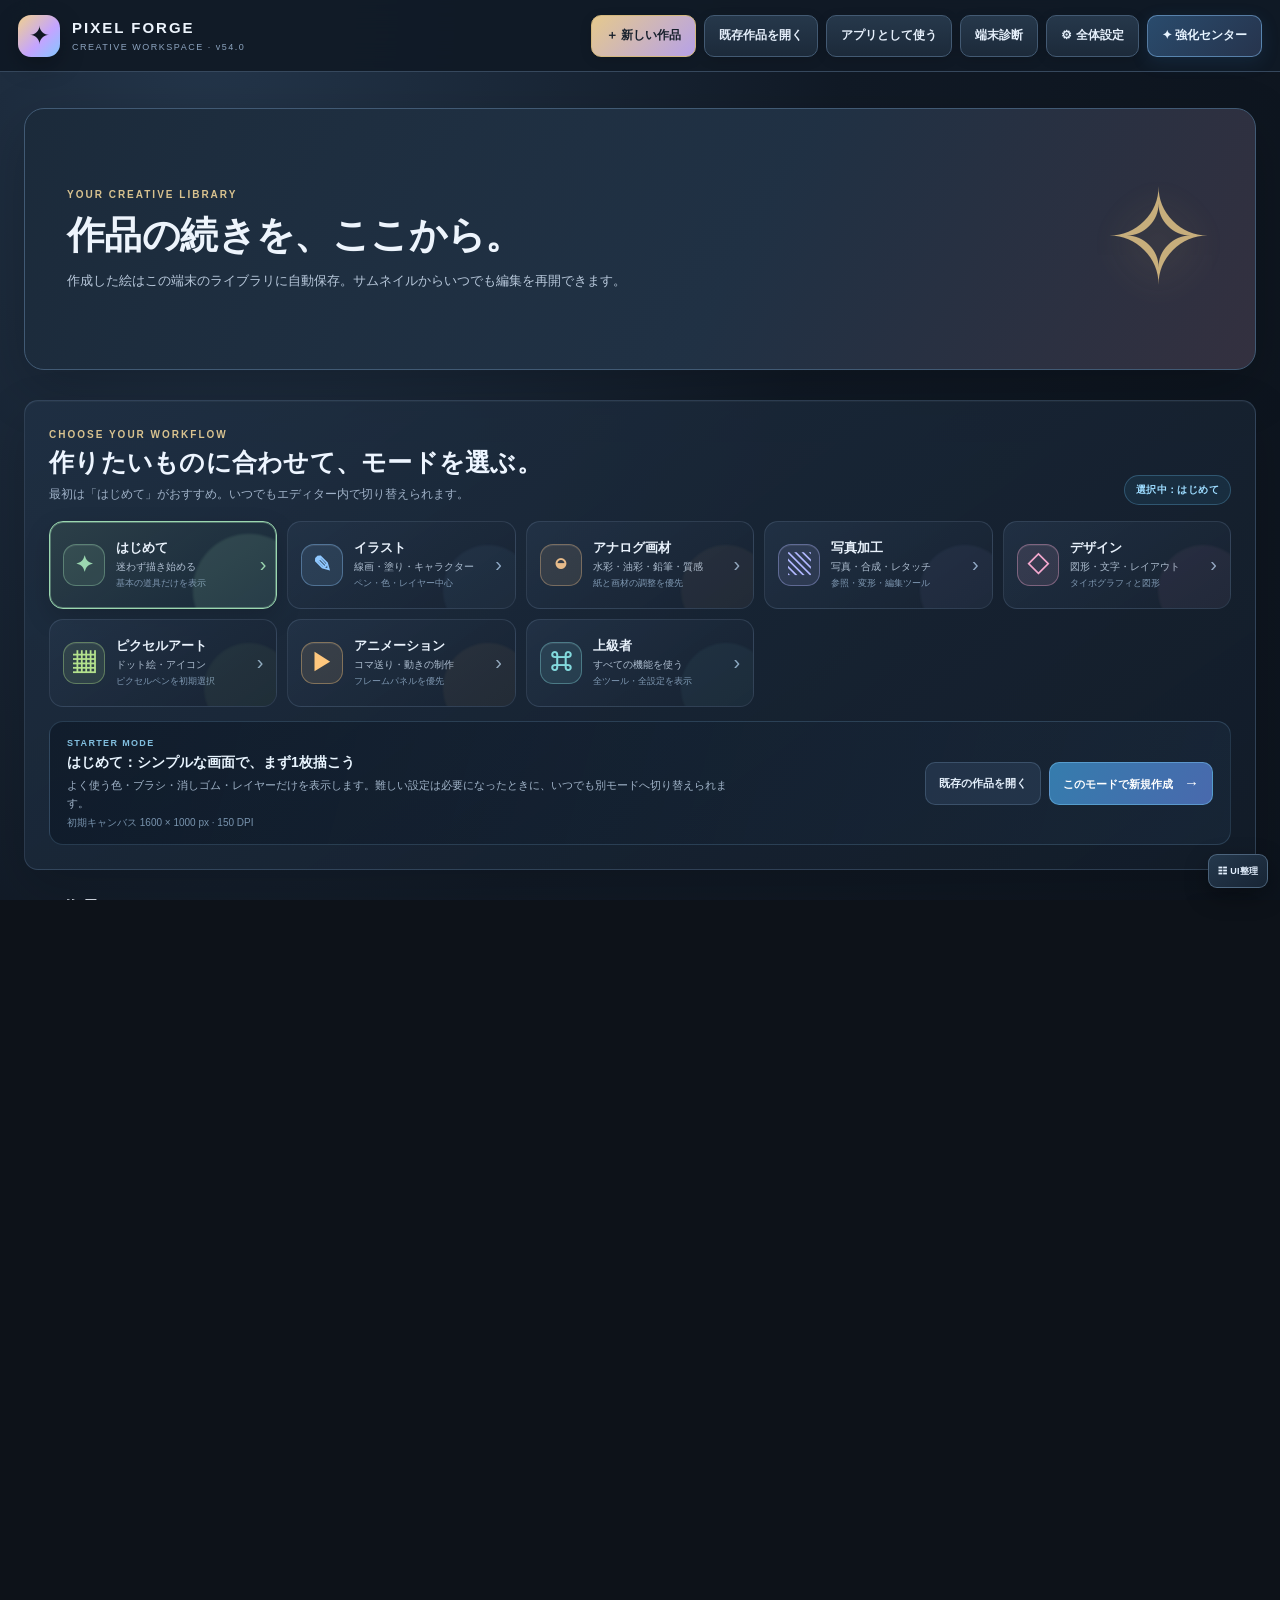
==== commit 7cfe39ce: "Add files via upload" ====
--- a/index.html
+++ b/index.html
@@ -8,11 +8,11 @@
 <meta name="apple-mobile-web-app-status-bar-style" content="black-translucent">
 <meta name="apple-mobile-web-app-title" content="PIXEL FORGE">
 <meta name="mobile-web-app-capable" content="yes">
-<meta name="description" content="PIXEL FORGE STUDIO v53.0 - 自然画材・低遅延描画・適応UI">
+<meta name="description" content="PIXEL FORGE STUDIO v54.0 - モバイル操作体系・PCワークフロー強化">
 <link rel="manifest" href="manifest.webmanifest">
 <link rel="icon" href="./assets/images/icon.svg" type="image/svg+xml">
 <link rel="apple-touch-icon" sizes="180x180" href="./assets/images/apple-touch-icon.png">
-<title>PIXEL FORGE STUDIO · Web Studio Edition v53.0</title>
+<title>PIXEL FORGE STUDIO · Web Studio Edition v54.0</title>
 <style id="pf-startup-progress-critical">
 #pfStartupProgress{position:fixed;z-index:2147483000;left:50%;bottom:max(12px,env(safe-area-inset-bottom));transform:translateX(-50%);width:min(430px,calc(100vw - 24px));padding:11px 13px 10px;border:1px solid rgba(133,171,213,.32);border-radius:13px;background:rgba(13,21,32,.94);color:#eaf2ff;box-shadow:0 12px 38px rgba(0,0,0,.32);font:500 12px/1.45 system-ui,-apple-system,"Segoe UI",sans-serif;backdrop-filter:blur(14px);pointer-events:none;opacity:1;visibility:visible;transition:opacity .35s ease,transform .35s ease}
 #pfStartupProgress[hidden]{display:none!important}#pfStartupProgress.is-done{opacity:0;transform:translate(-50%,10px)}
@@ -51,6 +51,7 @@
 <link rel="stylesheet" href="./css/adaptive-experience-v51.css">
 <link rel="stylesheet" href="./css/adaptive-experience-v52.css">
 <link rel="stylesheet" href="./css/adaptive-experience-v53.css">
+<link rel="stylesheet" href="./css/mobile-workflow-v54.css">
 </head>
 <body class="pf-home-active pf-v45-starting">
 <div id="pfStartupProgress" role="status" aria-live="polite" aria-label="PIXEL FORGEの起動状況">
@@ -108,12 +109,12 @@
 </style>
 <section class="pf-home-screen" id="homeScreen" aria-label="作品ライブラリ">
   <header class="pf-home-header">
-    <div class="pf-home-brand"><span class="pf-home-mark">✦</span><div><strong>PIXEL FORGE</strong><small>CREATIVE WORKSPACE · v53.0</small></div></div>
+    <div class="pf-home-brand"><span class="pf-home-mark">✦</span><div><strong>PIXEL FORGE</strong><small>CREATIVE WORKSPACE · v54.0</small></div></div>
     <div class="pf-home-actions"><button type="button" class="pf-home-btn pf-home-primary" id="homeNew" data-pf-home-action="new">＋ 新しい作品</button><button type="button" class="pf-home-btn" id="homeImport" data-pf-home-action="import">既存作品を開く</button><button type="button" class="pf-home-btn" id="homeInstall" data-pf-home-action="install">アプリとして使う</button><button type="button" class="pf-home-btn" id="homeDiagnostics" data-pf-home-action="diagnostics">端末診断</button><button type="button" class="pf-home-btn" id="homeSettings" data-pf-home-action="settings">⚙ 全体設定</button></div>
   </header>
   <!-- Dedicated phone home shell. The library itself remains shared with desktop. -->
   <header class="pf-home-mobile-header" aria-label="スマホ用ホームヘッダー">
-    <div class="pf-home-brand"><span class="pf-home-mark">✦</span><div><strong>PIXEL FORGE</strong><small>STUDIO · v53.0</small></div></div>
+    <div class="pf-home-brand"><span class="pf-home-mark">✦</span><div><strong>PIXEL FORGE</strong><small>STUDIO · v54.0</small></div></div>
     <div class="pf-home-mobile-head-actions">
       <button type="button" class="pf-mobile-icon-btn" data-pf-home-action="install" aria-label="アプリとして使う" title="アプリとして使う">⇧</button>
       <button type="button" class="pf-mobile-icon-btn" data-pf-home-action="diagnostics" aria-label="端末診断" title="端末診断">✓</button>
@@ -245,9 +246,9 @@
   <section class="update-notice" id="updateNotice" aria-label="アップデート情報" aria-live="polite">
     <div class="update-notice-mark" aria-hidden="true">✦</div>
     <div class="update-notice-content">
-      <div class="update-notice-title"><strong>PIXEL FORGE STUDIO v53.0 · NATURAL MEDIA & RESPONSIVE WORKSPACE</strong><span>NEW</span></div>
-      <p>既存機能を維持しながら、スマホ／小画面PCのレイアウト、設定ドロワーの開閉、クレヨン・チョーク・パステルなどの自然画材表現を強化しました。</p>
-      <a href="./docs/CHANGELOG_v53_JA.md" target="_blank" rel="noopener noreferrer">v53.0の変更点を見る ↗</a>
+      <div class="update-notice-title"><strong>PIXEL FORGE STUDIO v54.0 · MOBILE WORKFLOW & DESKTOP PRODUCTIVITY</strong><span>NEW</span></div>
+      <p>戻す・やり直しを常時表示し、スマホのタップ導線・ドロワー・UI整理ボタンの重なりを再設計。PCの作業領域と操作効率も改善しました。</p>
+      <a href="./docs/CHANGELOG_v54_JA.md" target="_blank" rel="noopener noreferrer">v54.0の変更点を見る ↗</a>
     </div>
     <button type="button" class="update-notice-close" id="updateNoticeClose" aria-label="アップデート情報を閉じる" title="閉じる">×</button>
   </section>
@@ -661,5 +662,6 @@
 <script src="./js/forge-enhancement-suite-v48.js" defer data-pf-boot-module></script>
 <script src="./js/adaptive-experience-v51.js" defer data-pf-boot-module></script>
 <script src="./js/adaptive-experience-v53.js" defer data-pf-boot-module></script>
+<script src="./js/mobile-workflow-v54.js" defer data-pf-boot-module></script>
 </body>
 </html>
--- a/css/mobile-workflow-v54.css
+++ b/css/mobile-workflow-v54.css
@@ -0,0 +1,110 @@
+/* PIXEL FORGE STUDIO v54 — high-precision touch targets and clear desktop work areas. */
+button,[role="button"],input,select,textarea{ -webkit-tap-highlight-color:transparent }
+button:focus-visible,[role="button"]:focus-visible{outline:2px solid #9bcaf1;outline-offset:2px}
+:root{--pf-v54-tap-size:48px;--pf-v54-mobile-gutter:max(6px,env(safe-area-inset-left));}
+#pfMobileStudioBottom [data-pf-history-action]{position:relative}
+#pfMobileStudioBottom [data-pf-history-action]::after{content:"";position:absolute;inset:3px;border-radius:8px;pointer-events:none}
+#pfMobileStudioBottom button:disabled{opacity:.34;filter:saturate(.55);cursor:not-allowed;box-shadow:none}
+#pfMobileStudioBottom button:active:not(:disabled){transform:translateY(1px) scale(.97)}
+#rightbar .panel button,#rightbar .panel .smallbtn{touch-action:manipulation}
+#rightbar .panel input[type="range"]{touch-action:pan-y}
+.pf-v54-layout-action{display:flex;align-items:center;justify-content:center;flex-direction:column;gap:4px;min-width:0;min-height:62px;border:1px solid #58728a;border-radius:10px;background:linear-gradient(145deg,#2a4056,#1e2f41);color:#e9f4ff;font-size:11px;font-weight:800;touch-action:manipulation}
+.pf-v54-layout-action span{font-size:20px;line-height:1}
+.pf-v54-mobile-manager-shortcut{touch-action:manipulation}
+@media (max-width:760px),(max-width:900px) and (any-pointer:coarse),(max-height:520px) and (any-pointer:coarse){
+  html,body{overscroll-behavior:none}
+  #app{height:var(--pf-live-vh,100dvh);max-height:var(--pf-live-vh,100dvh);padding-bottom:env(safe-area-inset-bottom,0px)}
+  /* The editor workspace is an isolated stacking context in older layouts.
+     Raise that context only while the drawer is open, so its header/close
+     control can cover the app topbar instead of being trapped underneath it. */
+  body.mobile-panel-open #app .workspace{position:relative!important;z-index:12005!important}
+  body.mobile-panel-open #mobilePanelScrim{z-index:12010!important}
+  body.mobile-panel-open #rightbar.pf-mobile-v39{z-index:12020!important}
+  .pf-mobile-studio-bottom{
+    display:grid!important;grid-template-columns:repeat(7,minmax(0,1fr))!important;gap:3px!important;
+    min-height:62px!important;padding:5px max(5px,env(safe-area-inset-right)) max(5px,env(safe-area-inset-bottom)) max(5px,env(safe-area-inset-left))!important;
+    box-sizing:border-box!important;isolation:isolate;position:relative;z-index:100!important;
+  }
+  .pf-mobile-studio-bottom>button{
+    display:flex!important;flex-direction:column!important;align-items:center!important;justify-content:center!important;
+    min-width:0!important;width:100%!important;min-height:48px!important;height:48px!important;max-height:52px!important;
+    gap:2px!important;padding:3px 1px!important;border-radius:10px!important;font-size:clamp(8px,2.6vw,10px)!important;
+    line-height:1.1!important;white-space:nowrap!important;touch-action:manipulation!important;pointer-events:auto!important;
+    user-select:none!important;-webkit-user-select:none!important;cursor:pointer!important;
+  }
+  .pf-mobile-studio-bottom>button>span{font-size:clamp(16px,4.7vw,20px)!important;line-height:1!important;pointer-events:none}
+  .pf-mobile-studio-bottom>button>small{display:block!important;font-size:clamp(7.5px,2.2vw,9px)!important;line-height:1.05!important;letter-spacing:-.02em;pointer-events:none}
+  .pf-mobile-studio-bottom>button[aria-pressed="true"]{border-color:#b2d8fa!important;background:#3b5874!important;box-shadow:inset 0 0 0 1px #ffffff18,0 2px 7px #0003!important}
+  .pf-mobile-studio-bottom>button:focus-visible{outline:2px solid #b7dcff!important;outline-offset:-2px!important}
+  .pf-mobile-studio-bottom>button small{max-width:100%;overflow:hidden;text-overflow:clip}
+  .pf-mobile-studio-bottom>button[data-pf-history-action]{border-color:#57728b!important;background:linear-gradient(150deg,#304a63,#23384c)!important}
+  .pf-mobile-studio-bottom>button[data-pf-history-action="undo"]{border-color:#6a87a3!important}
+  .pf-mobile-studio-bottom>button[data-pf-history-action="redo"]{border-color:#6a87a3!important}
+  #rightbar.pf-mobile-v39{touch-action:pan-y!important;overscroll-behavior:contain!important;-webkit-overflow-scrolling:touch!important}
+  #rightbar.pf-mobile-v39 .mobile-panel-head{touch-action:pan-y!important}
+  #rightbar.pf-mobile-v39 .mobile-panel-head button{min-width:48px!important;min-height:48px!important;width:48px!important;height:48px!important}
+  #rightbar.pf-mobile-v39 .pf-mobile-panel-nav button{min-height:46px!important;touch-action:manipulation!important}
+  #rightbar.pf-mobile-v39 .pf-mobile-tools-grid button,#rightbar.pf-mobile-v39 .pf-mobile-actions-grid button{min-height:58px!important;touch-action:manipulation!important}
+  #rightbar.pf-mobile-v39 .panel button{min-height:44px;touch-action:manipulation}
+  #rightbar.pf-mobile-v39 input[type=range]{min-height:42px!important}
+  .pf-mobile-studio-top button,.pf-mobile-studio-top select{min-height:42px!important;touch-action:manipulation!important}
+  .pf-mobile-studio-top input[type=range]{min-height:38px!important;touch-action:pan-y!important}
+  /* The old floating organiser overlapped the last dock button. It now lives
+     inside the mobile Home header and Editor > その他 action grid. */
+  body #pfUiFab:not(.pf-ui-fab-inline){display:none!important;pointer-events:none!important}
+  .pf-v54-layout-action{display:flex!important}
+  .pf-home-mobile-head-actions [data-pf-v54-layout]{display:grid!important;place-items:center;flex:0 0 36px;min-width:36px!important;width:36px!important;height:36px!important;min-height:36px!important;padding:0!important;font-size:17px!important}
+  #pfMobileActions{padding-bottom:max(14px,env(safe-area-inset-bottom))!important}
+  #mobilePanelScrim{touch-action:manipulation!important}
+  .stage{overscroll-behavior:none}
+  .stage canvas{touch-action:none!important;-webkit-user-select:none!important;user-select:none!important}
+  .mobile-dock{display:none!important}
+  .pf-ui-dialog{padding-bottom:max(14px,env(safe-area-inset-bottom))!important}
+}
+@media (max-width:380px){
+  .pf-mobile-studio-bottom{gap:2px!important;padding-inline:3px!important}
+  .pf-mobile-studio-bottom>button{min-height:46px!important;height:46px!important;border-radius:8px!important}
+  .pf-mobile-studio-bottom>button>small{font-size:8px!important}
+}
+@media (max-height:560px) and (any-pointer:coarse){
+  .pf-mobile-studio-top{padding-block:3px!important}
+  .pf-mobile-studio-bottom{min-height:54px!important;padding-block:3px!important}
+  .pf-mobile-studio-bottom>button{min-height:44px!important;height:44px!important}
+  .stage{min-height:54px!important}
+}
+@media (min-width:761px){
+  #app .workspace{min-width:0;min-height:0}
+  #app .topbar{min-width:0;gap:clamp(5px,.75vw,12px)}
+  #app .topbar .menu{display:flex;align-items:center;gap:clamp(2px,.35vw,6px);min-width:0}
+  #app .topbar .menu button{min-height:38px;padding-inline:clamp(5px,.7vw,11px);white-space:nowrap}
+  #app .leftbar{min-height:0;overflow-x:hidden;overflow-y:auto;overscroll-behavior:contain;scrollbar-width:thin}
+  #app .leftbar .tool{flex:0 0 auto;min-height:40px;touch-action:manipulation}
+  #app .center{min-width:0;min-height:0}
+  #app .contextbar{min-width:0;max-width:100%;overflow-x:auto;overflow-y:hidden;overscroll-behavior-x:contain;scrollbar-width:thin}
+  #app .stage{min-width:0;min-height:0;overscroll-behavior:contain}
+  #app .rightbar{min-width:250px;max-width:min(430px,34vw);min-height:0;overflow-x:hidden;overflow-y:auto;overscroll-behavior:contain;scrollbar-width:thin}
+  #app .rightbar>.panel{min-width:0;max-width:100%;box-sizing:border-box}
+  #app .rightbar .field,#app .rightbar .fieldrow{min-width:0;max-width:100%}
+  #app .rightbar input:not([type=range]),#app .rightbar select,#app .rightbar textarea{max-width:100%;box-sizing:border-box}
+  #app .rightbar input[type=range]{min-height:26px;touch-action:pan-y}
+  #app button:disabled{cursor:not-allowed}
+}
+@media (min-width:761px) and (max-width:1100px){
+  #app .topbar{gap:4px;padding-inline:6px}
+  #app .topbar .menu button{padding-inline:5px;font-size:11px}
+  #app .topbar .topbtn{min-width:34px;min-height:36px;padding-inline:7px}
+  #app .brand{max-width:170px;min-width:110px}
+  #app .docname{max-width:150px;overflow:hidden;text-overflow:ellipsis;white-space:nowrap}
+  #app .rightbar{width:clamp(250px,28vw,320px);max-width:320px}
+}
+@media (min-width:761px) and (max-height:720px){
+  #app .topbar{min-height:44px;height:44px}
+  #app .workspace{min-height:0}
+  #app .leftbar{padding-block:4px}
+  #app .leftbar .tool{min-height:36px}
+  #app .contextbar{min-height:38px}
+  #app .bottombar{min-height:22px;height:22px}
+}
+@media (prefers-reduced-motion:reduce){
+  .pf-mobile-studio-bottom button,.pf-mobile-studio-top button,#rightbar.pf-mobile-v39{transition:none!important;animation:none!important}
+}
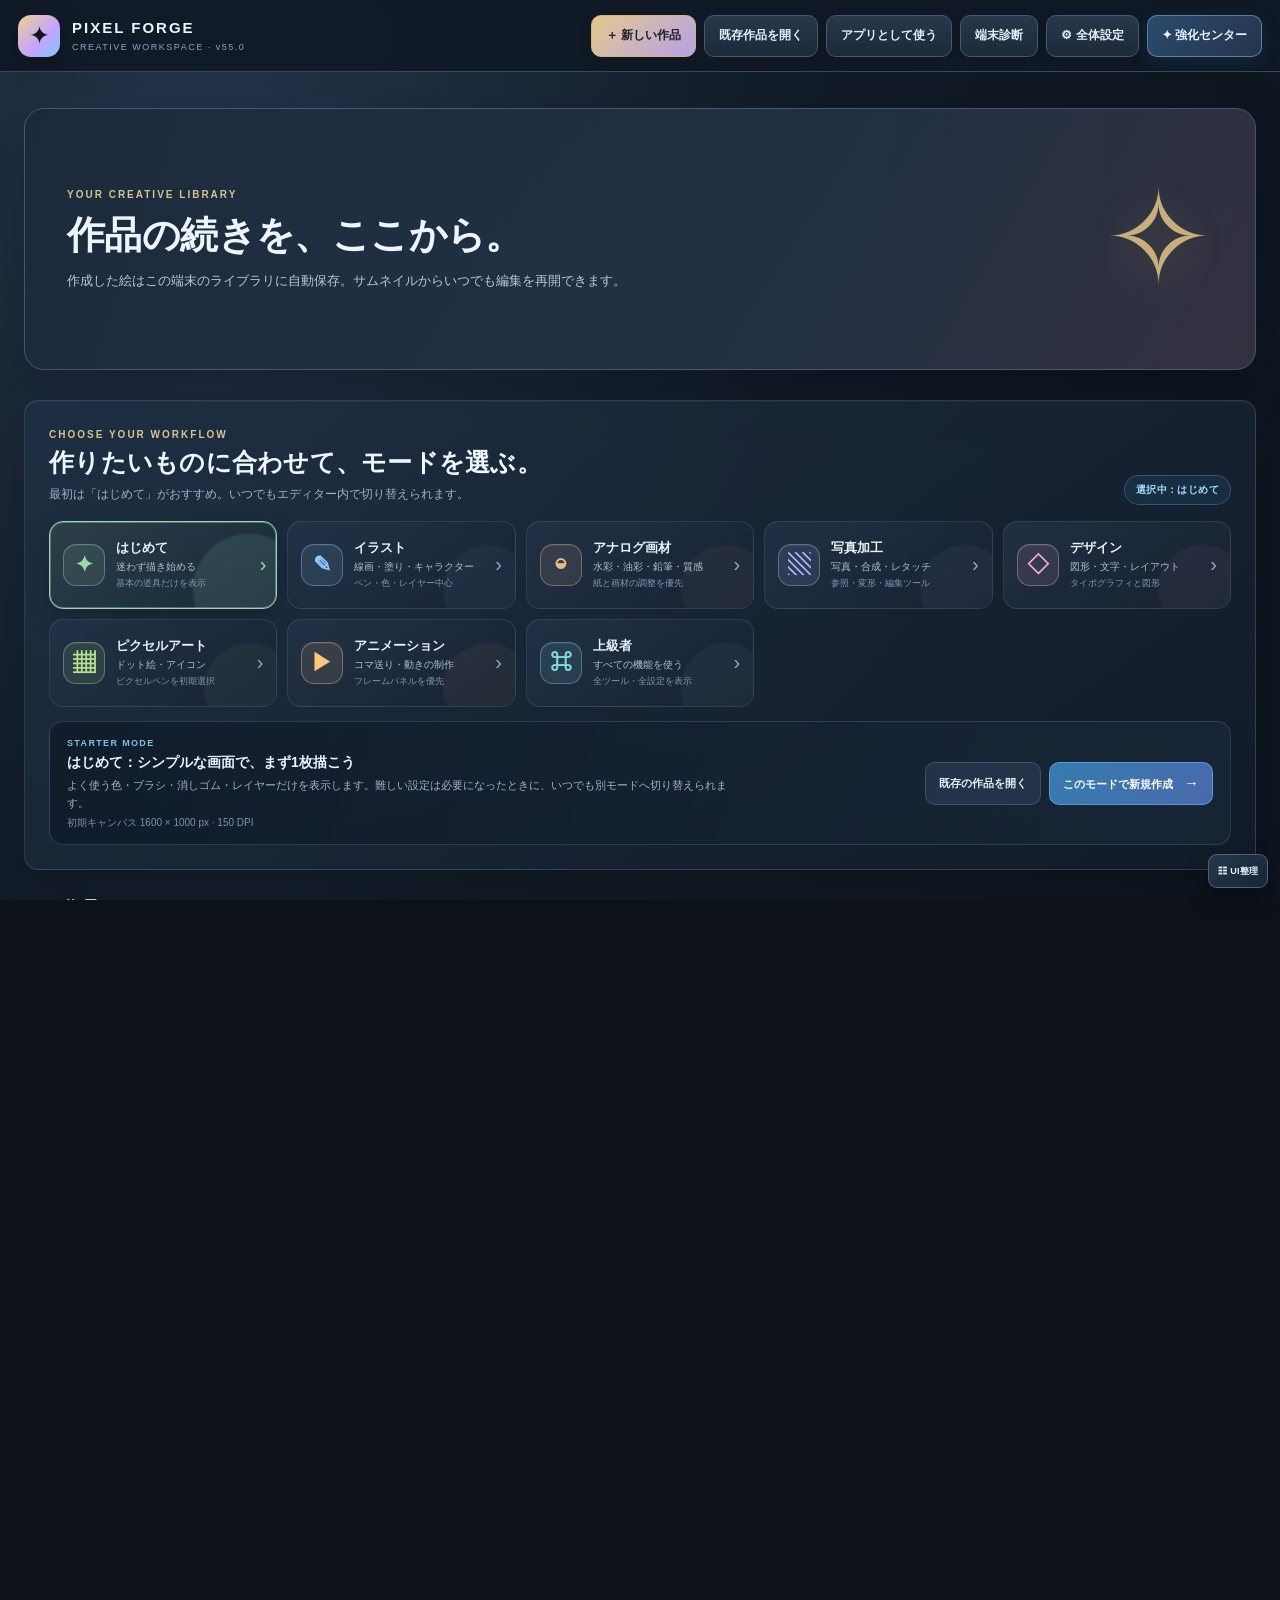
==== commit 60e1a97c: "Add files via upload" ====
--- a/index.html
+++ b/index.html
@@ -3,16 +3,19 @@
 <head>
 <meta charset="utf-8">
 <meta name="viewport" content="width=device-width, initial-scale=1, viewport-fit=cover">
+<meta http-equiv="Content-Security-Policy" content="default-src 'self'; script-src 'self' 'unsafe-inline'; style-src 'self' 'unsafe-inline'; img-src 'self' data: blob:; font-src 'self' data:; connect-src 'self'; worker-src 'self' blob:; object-src 'none'; base-uri 'self'; form-action 'self'">
+<meta name="referrer" content="same-origin">
+<meta http-equiv="Permissions-Policy" content="camera=(), microphone=(), geolocation=(), payment=()">
 <meta name="theme-color" content="#10151d">
 <meta name="apple-mobile-web-app-capable" content="yes">
 <meta name="apple-mobile-web-app-status-bar-style" content="black-translucent">
 <meta name="apple-mobile-web-app-title" content="PIXEL FORGE">
 <meta name="mobile-web-app-capable" content="yes">
-<meta name="description" content="PIXEL FORGE STUDIO v54.0 - モバイル操作体系・PCワークフロー強化">
+<meta name="description" content="PIXEL FORGE STUDIO v55.0 - 制作管理・セキュリティ・配色ワークフロー強化">
 <link rel="manifest" href="manifest.webmanifest">
 <link rel="icon" href="./assets/images/icon.svg" type="image/svg+xml">
 <link rel="apple-touch-icon" sizes="180x180" href="./assets/images/apple-touch-icon.png">
-<title>PIXEL FORGE STUDIO · Web Studio Edition v54.0</title>
+<title>PIXEL FORGE STUDIO · Web Studio Edition v55.0</title>
 <style id="pf-startup-progress-critical">
 #pfStartupProgress{position:fixed;z-index:2147483000;left:50%;bottom:max(12px,env(safe-area-inset-bottom));transform:translateX(-50%);width:min(430px,calc(100vw - 24px));padding:11px 13px 10px;border:1px solid rgba(133,171,213,.32);border-radius:13px;background:rgba(13,21,32,.94);color:#eaf2ff;box-shadow:0 12px 38px rgba(0,0,0,.32);font:500 12px/1.45 system-ui,-apple-system,"Segoe UI",sans-serif;backdrop-filter:blur(14px);pointer-events:none;opacity:1;visibility:visible;transition:opacity .35s ease,transform .35s ease}
 #pfStartupProgress[hidden]{display:none!important}#pfStartupProgress.is-done{opacity:0;transform:translate(-50%,10px)}
@@ -52,6 +55,7 @@
 <link rel="stylesheet" href="./css/adaptive-experience-v52.css">
 <link rel="stylesheet" href="./css/adaptive-experience-v53.css">
 <link rel="stylesheet" href="./css/mobile-workflow-v54.css">
+<link rel="stylesheet" href="./css/forge-upgrade-v55.css">
 </head>
 <body class="pf-home-active pf-v45-starting">
 <div id="pfStartupProgress" role="status" aria-live="polite" aria-label="PIXEL FORGEの起動状況">
@@ -64,7 +68,7 @@
 (function(){
   'use strict';
   var root=document.getElementById('pfStartupProgress');if(!root)return;
-  var started=performance.now(),value=4,loaded=0,failed=0,total=24,done=false,appLoaded=false;
+  var started=performance.now(),value=4,loaded=0,failed=0,total=26,done=false,appLoaded=false;
   var title=document.getElementById('pfStartupTitle'),detail=document.getElementById('pfStartupDetail'),percent=document.getElementById('pfStartupPercent'),fill=document.getElementById('pfStartupFill'),elapsed=document.getElementById('pfStartupElapsed'),retry=document.getElementById('pfStartupRetry');
   function paint(){if(elapsed)elapsed.textContent=((performance.now()-started)/1000).toFixed(1)+'秒';}
   function set(next,label,sub){if(done)return;value=Math.max(value,Math.min(100,Math.max(0,Number(next)||0)));if(title&&label)title.textContent=label;if(detail&&sub!==undefined)detail.textContent=sub;if(percent)percent.textContent=Math.round(value)+'%';if(fill){fill.style.width=value+'%';fill.setAttribute('aria-valuenow',String(Math.round(value)));}paint();}
@@ -109,12 +113,12 @@
 </style>
 <section class="pf-home-screen" id="homeScreen" aria-label="作品ライブラリ">
   <header class="pf-home-header">
-    <div class="pf-home-brand"><span class="pf-home-mark">✦</span><div><strong>PIXEL FORGE</strong><small>CREATIVE WORKSPACE · v54.0</small></div></div>
+    <div class="pf-home-brand"><span class="pf-home-mark">✦</span><div><strong>PIXEL FORGE</strong><small>CREATIVE WORKSPACE · v55.0</small></div></div>
     <div class="pf-home-actions"><button type="button" class="pf-home-btn pf-home-primary" id="homeNew" data-pf-home-action="new">＋ 新しい作品</button><button type="button" class="pf-home-btn" id="homeImport" data-pf-home-action="import">既存作品を開く</button><button type="button" class="pf-home-btn" id="homeInstall" data-pf-home-action="install">アプリとして使う</button><button type="button" class="pf-home-btn" id="homeDiagnostics" data-pf-home-action="diagnostics">端末診断</button><button type="button" class="pf-home-btn" id="homeSettings" data-pf-home-action="settings">⚙ 全体設定</button></div>
   </header>
   <!-- Dedicated phone home shell. The library itself remains shared with desktop. -->
   <header class="pf-home-mobile-header" aria-label="スマホ用ホームヘッダー">
-    <div class="pf-home-brand"><span class="pf-home-mark">✦</span><div><strong>PIXEL FORGE</strong><small>STUDIO · v54.0</small></div></div>
+    <div class="pf-home-brand"><span class="pf-home-mark">✦</span><div><strong>PIXEL FORGE</strong><small>STUDIO · v55.0</small></div></div>
     <div class="pf-home-mobile-head-actions">
       <button type="button" class="pf-mobile-icon-btn" data-pf-home-action="install" aria-label="アプリとして使う" title="アプリとして使う">⇧</button>
       <button type="button" class="pf-mobile-icon-btn" data-pf-home-action="diagnostics" aria-label="端末診断" title="端末診断">✓</button>
@@ -246,9 +250,9 @@
   <section class="update-notice" id="updateNotice" aria-label="アップデート情報" aria-live="polite">
     <div class="update-notice-mark" aria-hidden="true">✦</div>
     <div class="update-notice-content">
-      <div class="update-notice-title"><strong>PIXEL FORGE STUDIO v54.0 · MOBILE WORKFLOW & DESKTOP PRODUCTIVITY</strong><span>NEW</span></div>
-      <p>戻す・やり直しを常時表示し、スマホのタップ導線・ドロワー・UI整理ボタンの重なりを再設計。PCの作業領域と操作効率も改善しました。</p>
-      <a href="./docs/CHANGELOG_v54_JA.md" target="_blank" rel="noopener noreferrer">v54.0の変更点を見る ↗</a>
+      <div class="update-notice-title"><strong>PIXEL FORGE STUDIO v55.0 · FORGE CONTROL CENTER & SECURITY HARDENING</strong><span>NEW</span></div>
+      <p>強化センターを追加。レイヤー管理、配色補助、ズーム、キャンバス拡張、作品バックアップ、診断ツールをまとめ、ファイル読込検査とローカル配信時のセキュリティヘッダーも強化しました。</p>
+      <a href="./docs/CHANGELOG_v55_JA.md" target="_blank" rel="noopener noreferrer">v55.0の変更点を見る ↗</a>
     </div>
     <button type="button" class="update-notice-close" id="updateNoticeClose" aria-label="アップデート情報を閉じる" title="閉じる">×</button>
   </section>
@@ -663,5 +667,6 @@
 <script src="./js/adaptive-experience-v51.js" defer data-pf-boot-module></script>
 <script src="./js/adaptive-experience-v53.js" defer data-pf-boot-module></script>
 <script src="./js/mobile-workflow-v54.js" defer data-pf-boot-module></script>
+<script src="./js/forge-upgrade-v55.js" defer data-pf-boot-module></script>
 </body>
 </html>
--- a/css/forge-upgrade-v55.css
+++ b/css/forge-upgrade-v55.css
@@ -0,0 +1,9 @@
+/* PIXEL FORGE STUDIO v55 additive controls */
+.pf55-backdrop{position:fixed;inset:0;z-index:12000;display:grid;place-items:center;padding:max(10px,env(safe-area-inset-top)) 12px max(10px,env(safe-area-inset-bottom));background:rgba(5,10,17,.78);backdrop-filter:blur(12px)}
+.pf55-backdrop[hidden]{display:none!important}
+.pf55-dialog{display:flex;flex-direction:column;width:min(1040px,100%);max-height:min(92dvh,920px);min-height:min(520px,85dvh);overflow:hidden;border:1px solid #506984;border-radius:19px;background:linear-gradient(155deg,#1d2a3a,#111b28 70%);color:#e8f0fa;box-shadow:0 26px 100px #000b;outline:none}
+.pf55-head{display:flex;align-items:flex-start;justify-content:space-between;gap:16px;padding:18px 22px 15px;border-bottom:1px solid #33475d}
+.pf55-eyebrow{font-size:9px;letter-spacing:1.8px;font-weight:850;color:#d9c18c}.pf55-head h2{margin:4px 0 3px;font-size:20px;letter-spacing:.035em}.pf55-head p{margin:0;color:#97abc2;font-size:11px;line-height:1.6}.pf55-close{flex:0 0 40px;width:40px;height:40px;border:1px solid #506680;border-radius:10px;background:#24364a;color:#edf4ff;font-size:25px;cursor:pointer}
+.pf55-tabs{display:flex;gap:5px;padding:9px 14px;border-bottom:1px solid #33475d;overflow-x:auto;scrollbar-width:thin}.pf55-tabs button,.pf55-foot button{flex:0 0 auto;min-height:36px;padding:7px 12px;border:1px solid #3e536c;border-radius:8px;background:#1b2a3b;color:#afc1d6;font-size:11px;font-weight:750;cursor:pointer}.pf55-tabs button[aria-selected=true]{border-color:#bda77d;background:linear-gradient(120deg,#dfc58b,#9f96d0);color:#172130}.pf55-content{flex:1;min-height:0;padding:16px 19px 22px;overflow:auto;overscroll-behavior:contain;scrollbar-gutter:stable}.pf55-foot{display:flex;justify-content:space-between;align-items:center;gap:12px;padding:10px 18px;border-top:1px solid #33475d;color:#7f94ac;font-size:10px}.pf55-section{margin:0 0 17px;padding:14px;border:1px solid #344b63;border-radius:13px;background:linear-gradient(145deg,#192838,#142130)}.pf55-section h3{margin:0 0 8px;font-size:14px;color:#f1f5fa}.pf55-muted{margin:0 0 11px;color:#91a6bf;font-size:11px;line-height:1.65}.pf55-note{margin:10px 0 0;color:#95a8be;font-size:10px;line-height:1.65}.pf55-metrics{display:grid;grid-template-columns:repeat(4,minmax(0,1fr));gap:9px;margin-bottom:14px}.pf55-metric{display:grid;gap:5px;padding:13px;border:1px solid #3a5069;border-radius:12px;background:#1a2b3e}.pf55-metric b{font-size:16px;font-variant-numeric:tabular-nums;color:#e6d1a0}.pf55-metric span{font-size:10px;color:#92a8c0}.pf55-action-grid{display:flex;flex-wrap:wrap;gap:8px}.pf55-btn{min-height:38px;padding:8px 12px;border:1px solid #4a607a;border-radius:9px;background:linear-gradient(180deg,#2a4058,#203249);color:#e7f0fb;font-size:11px;font-weight:750;cursor:pointer;transition:transform .16s,border-color .16s,background .16s}.pf55-btn:hover{border-color:#a7c1df;background:#314d6a}.pf55-btn:active{transform:scale(.97)}.pf55-btn:focus-visible,.pf55-tabs button:focus-visible,.pf55-close:focus-visible{outline:2px solid #f0d59c;outline-offset:2px}.pf55-inline-status{padding:10px 12px;border:1px solid #3a5068;border-radius:9px;background:#101b29;color:#c2d1e2;font-size:11px;line-height:1.6}.pf55-layer-list{display:grid;gap:8px;margin-top:10px}.pf55-layer-row{display:grid;grid-template-columns:minmax(100px,1fr) auto minmax(110px,180px) 44px;align-items:center;gap:9px;padding:9px;border:1px solid #354b63;border-radius:10px;background:#152334}.pf55-layer-row.is-active{border-color:#d2bd8f;background:#1d3044}.pf55-layer-select{min-width:0;overflow:hidden;text-align:left;text-overflow:ellipsis;white-space:nowrap;border:0;background:transparent;color:#edf3fc;font-size:12px;font-weight:750;cursor:pointer}.pf55-layer-controls{display:flex;gap:5px}.pf55-layer-controls button,.pf55-visibility{min-height:30px;padding:5px 8px;border:1px solid #485e77;border-radius:7px;background:#23374c;color:#ccdaeb;font-size:10px;cursor:pointer}.pf55-visibility[aria-pressed=false]{opacity:.65}.pf55-layer-row input{width:100%;accent-color:#d4bd8c}.pf55-layer-row output{color:#a9bed4;font-size:10px;text-align:right;font-variant-numeric:tabular-nums}.pf55-current-color{display:flex;align-items:center;flex-wrap:wrap;gap:9px}.pf55-current-color input{width:46px;height:38px;border:1px solid #596e87;border-radius:8px;background:#132033}.pf55-current-color code{min-width:95px;color:#e5d2a3}.pf55-swatch-grid{display:flex;flex-wrap:wrap;gap:7px;margin-top:12px}.pf55-swatch{width:34px;height:34px;border:2px solid rgba(232,242,255,.7);border-radius:9px;box-shadow:0 2px 6px #0005;cursor:pointer}.pf55-field{display:grid;gap:6px;min-width:0;color:#a9bed4;font-size:10px}.pf55-field input{width:100%;min-width:0;min-height:38px;padding:7px 9px;border:1px solid #526880;border-radius:8px;background:#111e2d;color:#e9f2fc}.pf55-expand-fields{display:grid;grid-template-columns:repeat(2,minmax(0,1fr));gap:10px;margin-bottom:11px}.pf55-check-row{display:flex;align-items:center;justify-content:space-between;gap:12px;padding:9px 0;border-bottom:1px solid #34485d}.pf55-check-row:last-child{border-bottom:0}.pf55-check-row span{display:grid;gap:3px;min-width:0}.pf55-check-row strong{font-size:11px}.pf55-check-row small{font-size:9px;color:#8298b1;overflow-wrap:anywhere}.pf55-check-row>b{flex:0 0 auto;font-size:10px;color:#f3cb85}.pf55-check-row>b.is-ok{color:#8ee0b9}.pf55-check-row>b.is-warn{color:#f0bd7c}.pf55-diagnostic-result{margin-top:10px}.pf55-home-trigger{border-color:#877e9f!important}.pf55-mobile-trigger{border-color:#877e9f!important}
+@media(max-width:700px){.pf55-backdrop{padding:0;align-items:stretch}.pf55-dialog{width:100%;height:100%;max-height:100dvh;min-height:0;border-radius:0;border-left:0;border-right:0}.pf55-head{padding:13px 14px 11px}.pf55-head h2{font-size:17px}.pf55-tabs{padding:8px 9px}.pf55-tabs button{min-height:40px}.pf55-content{padding:12px 11px 18px}.pf55-metrics{grid-template-columns:repeat(2,minmax(0,1fr));gap:7px}.pf55-metric{padding:10px}.pf55-layer-row{grid-template-columns:minmax(70px,1fr) auto;gap:6px}.pf55-layer-row>input{grid-column:1/2}.pf55-layer-row>output{grid-column:2/3;grid-row:2}.pf55-layer-controls{grid-column:2/3;grid-row:1}.pf55-swatch{width:37px;height:37px}.pf55-foot{padding:8px 11px}.pf55-foot span{font-size:9px}.pf55-expand-fields{gap:7px}}
+@media(prefers-reduced-motion:reduce){.pf55-backdrop,.pf55-dialog,.pf55-btn{transition:none!important;animation:none!important}}
